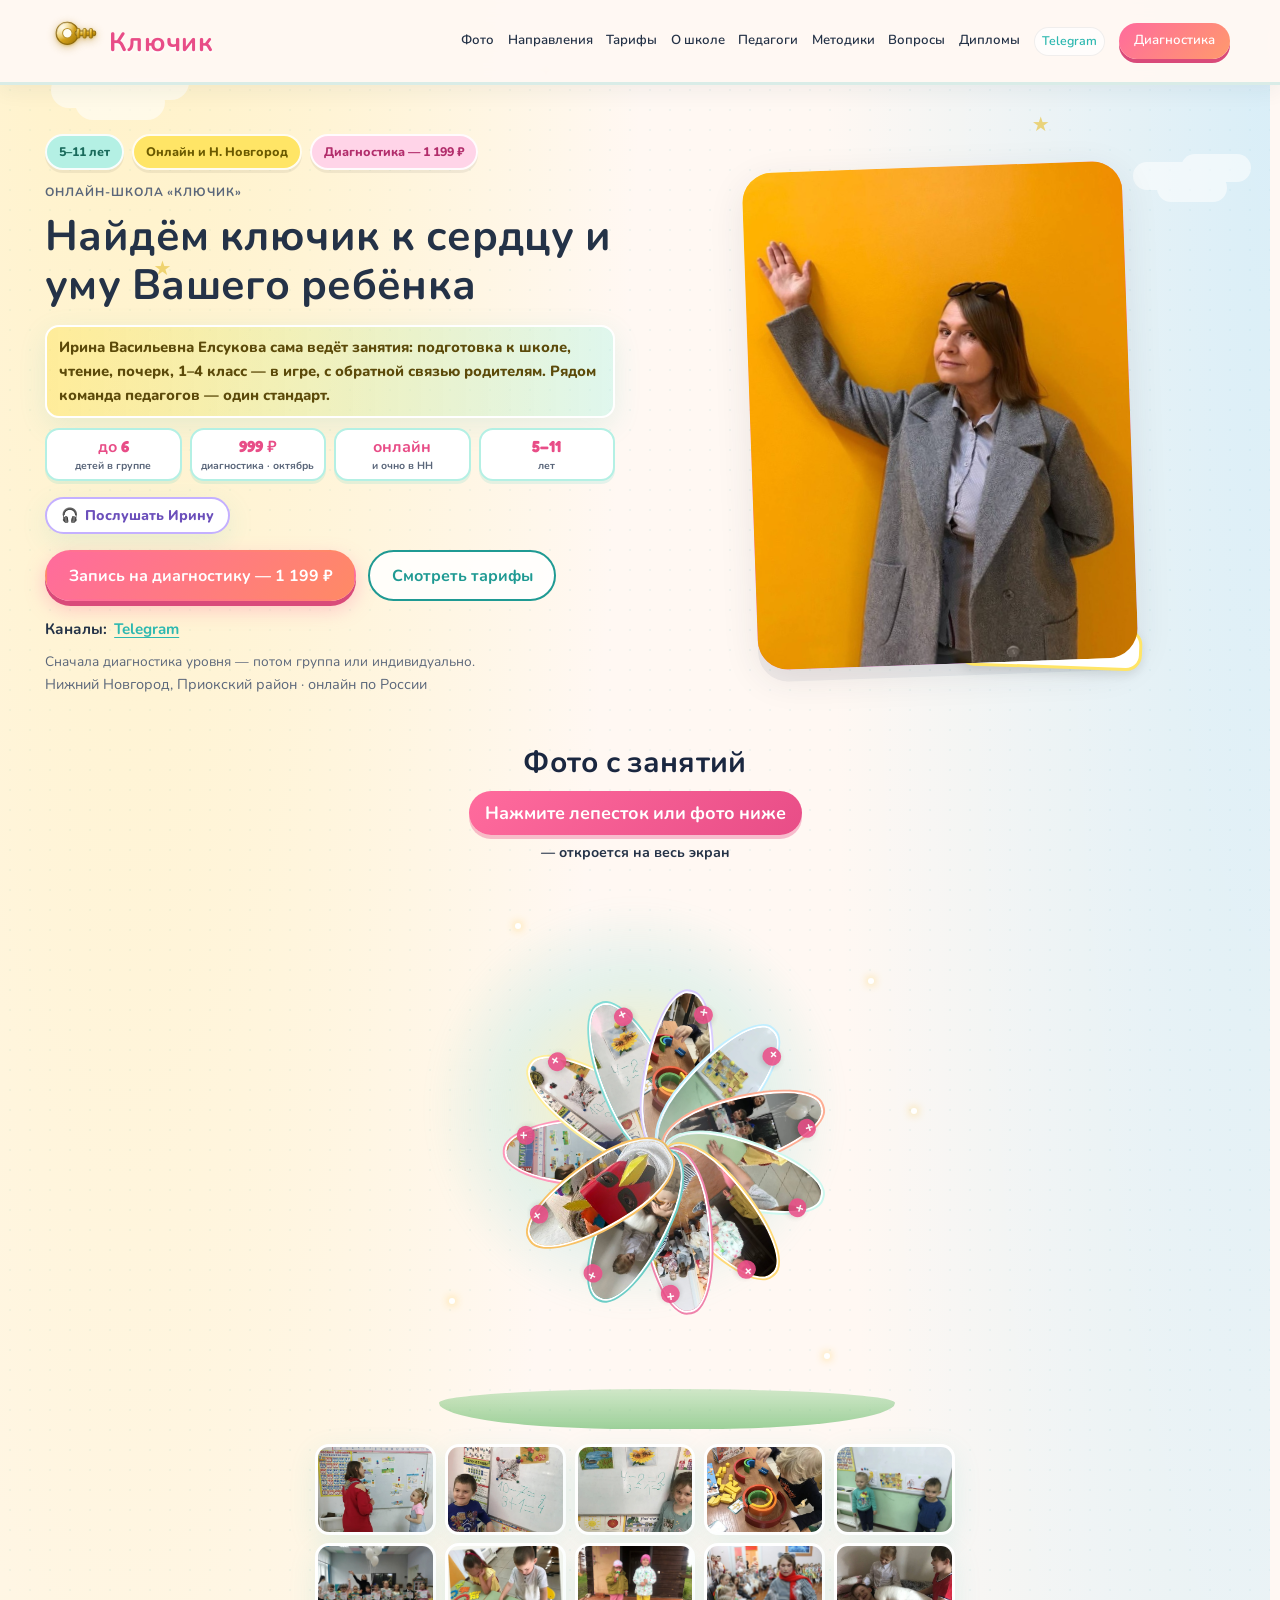
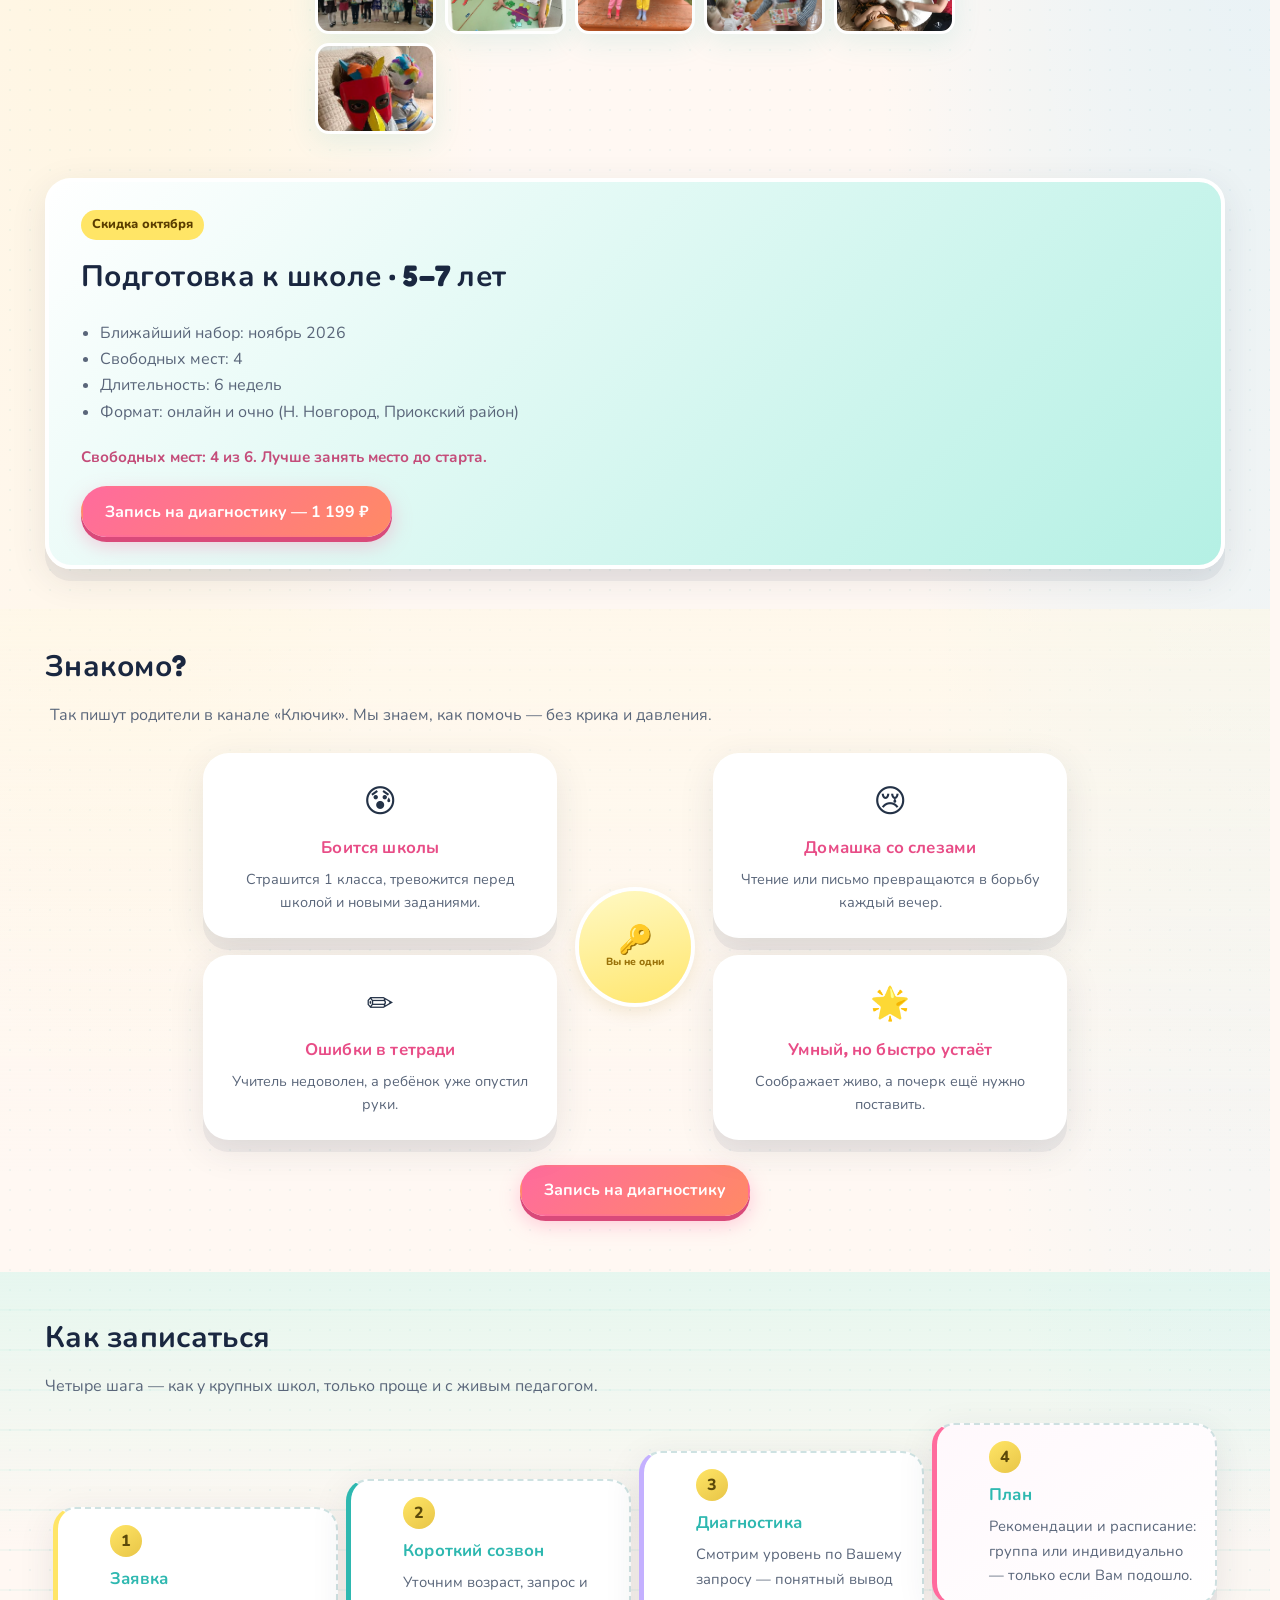
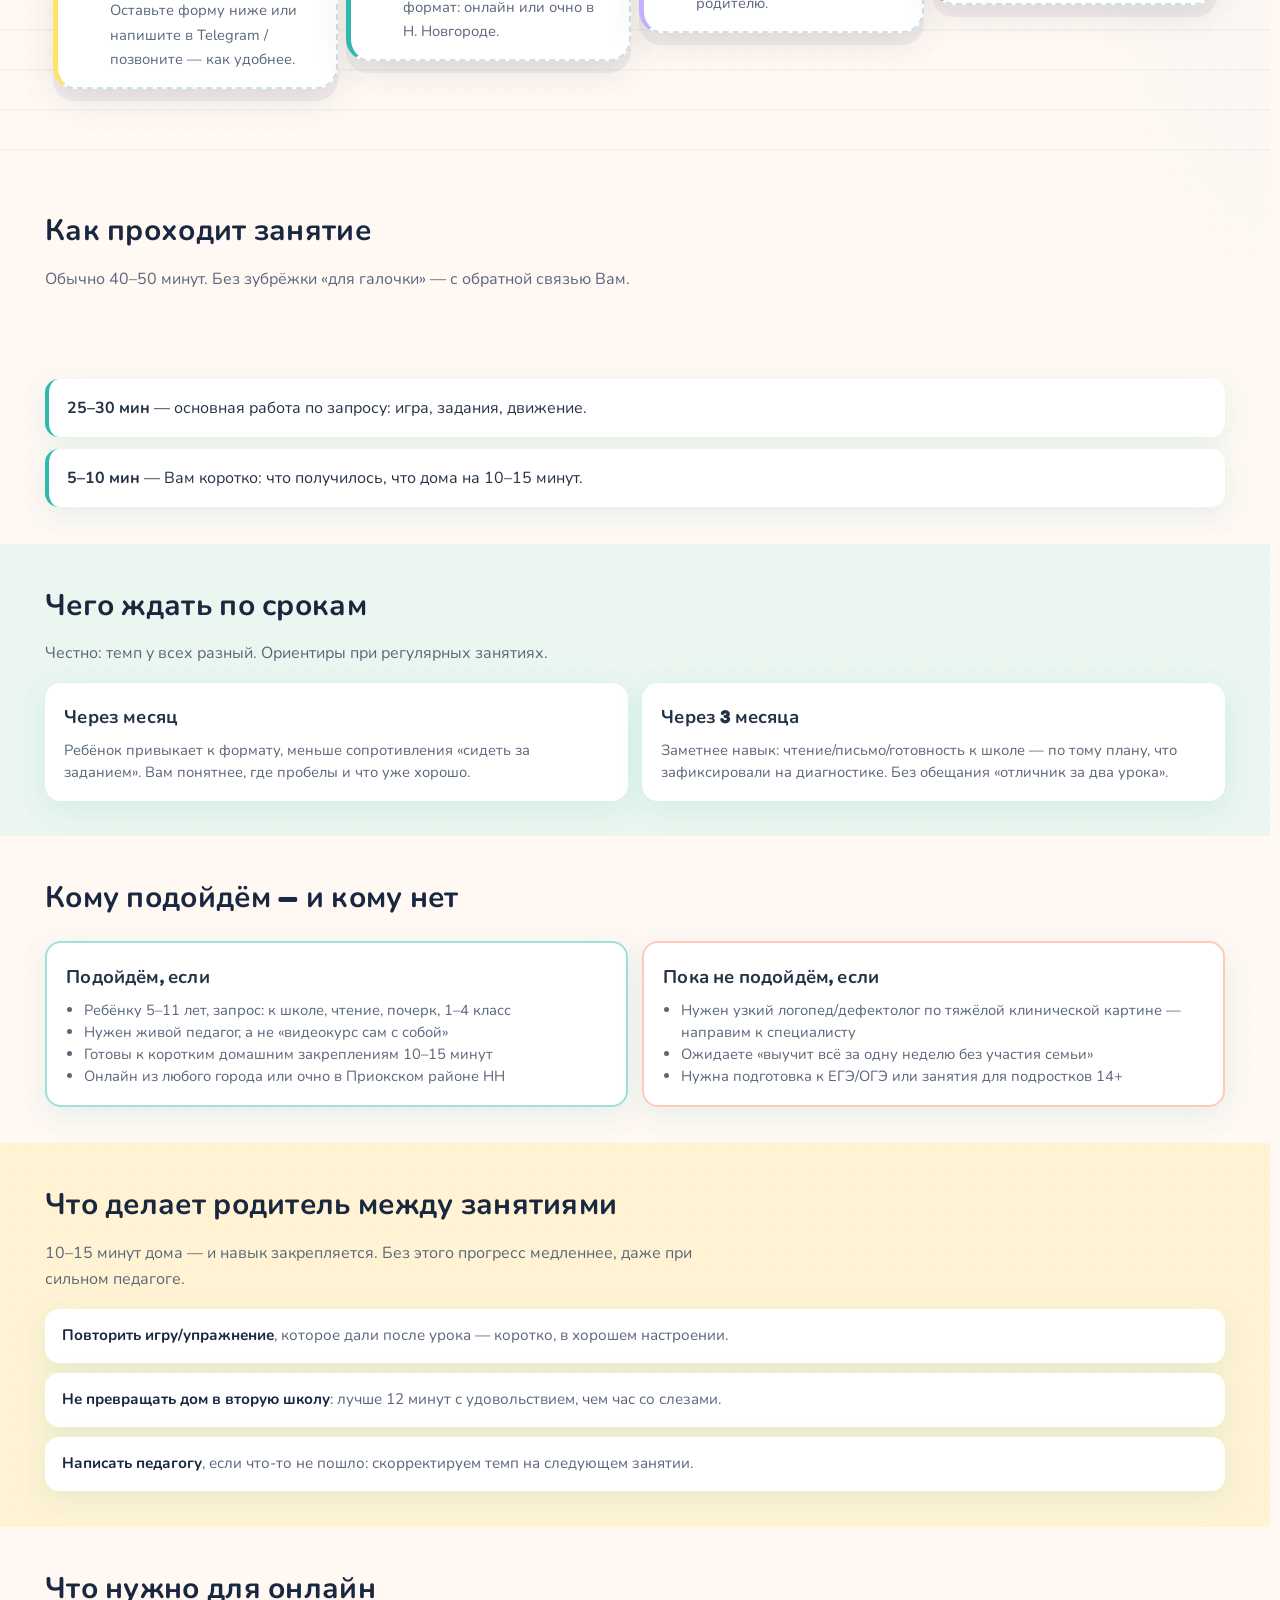
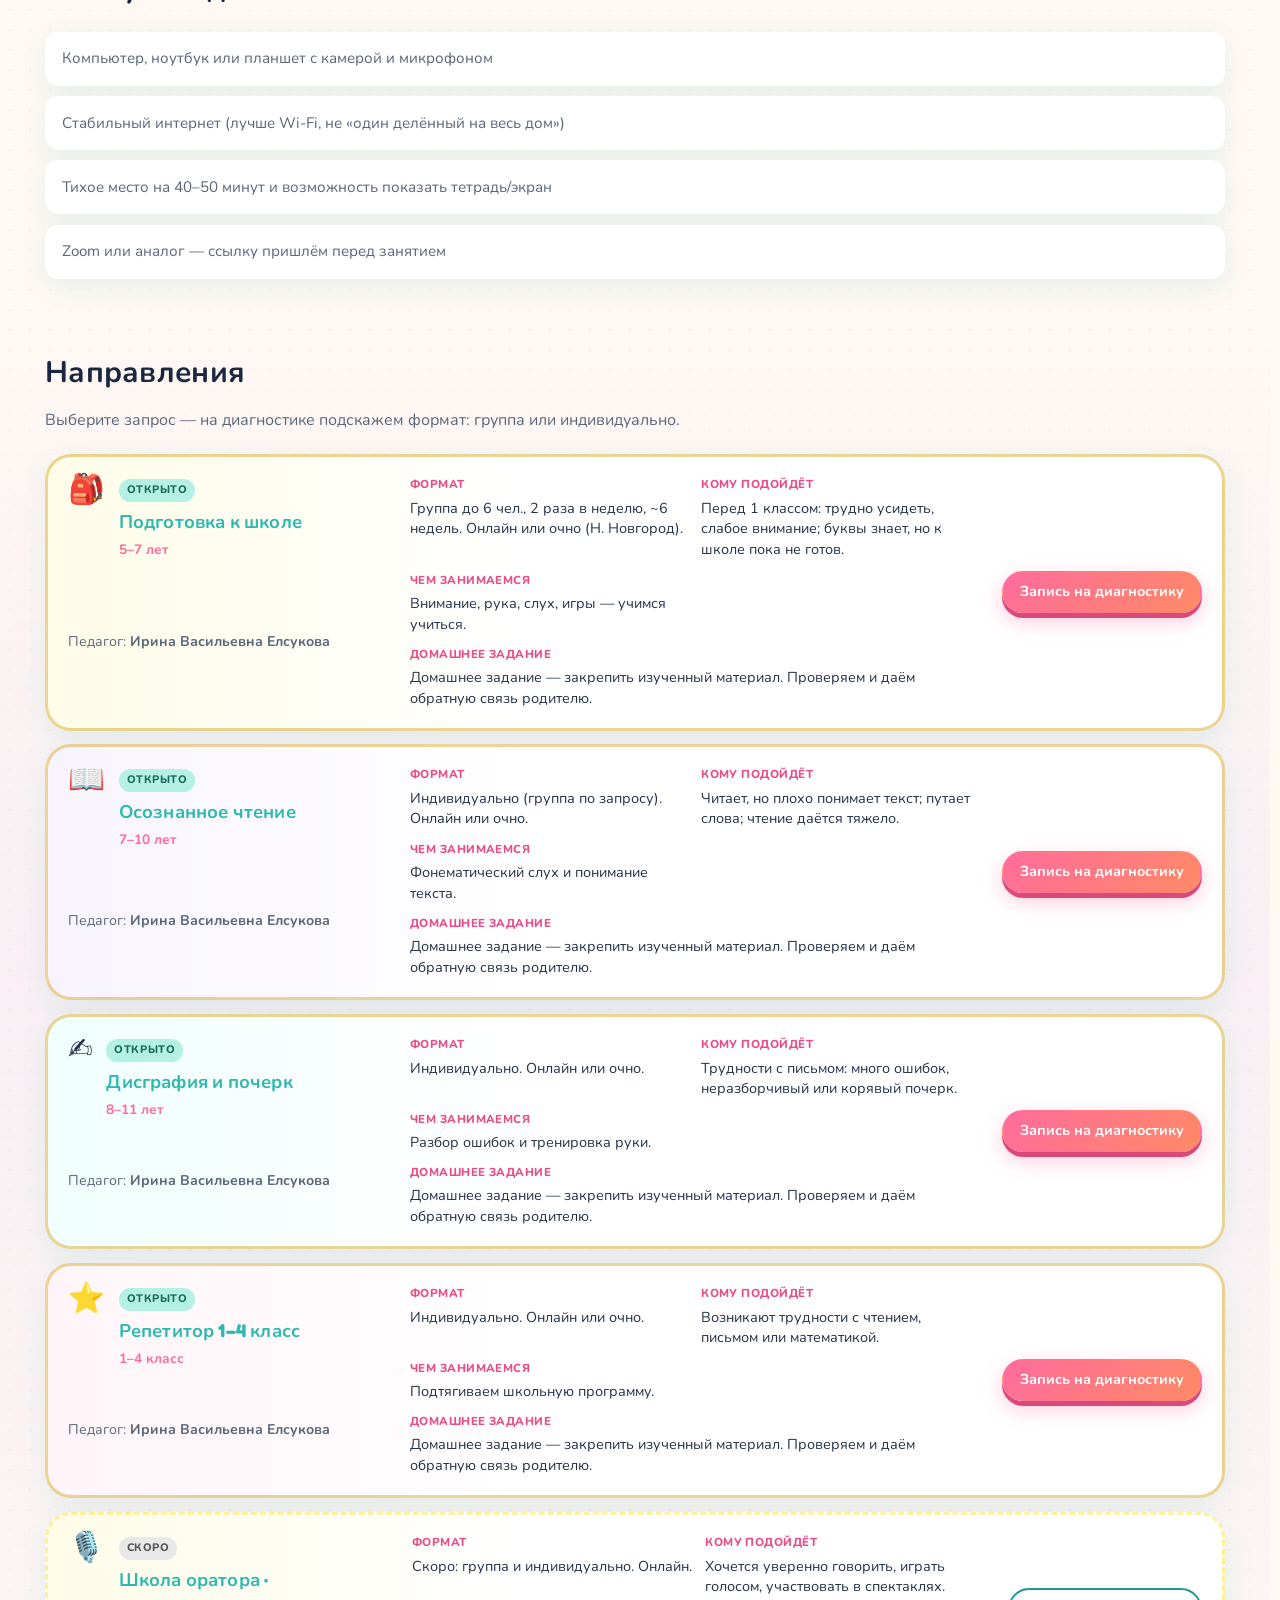
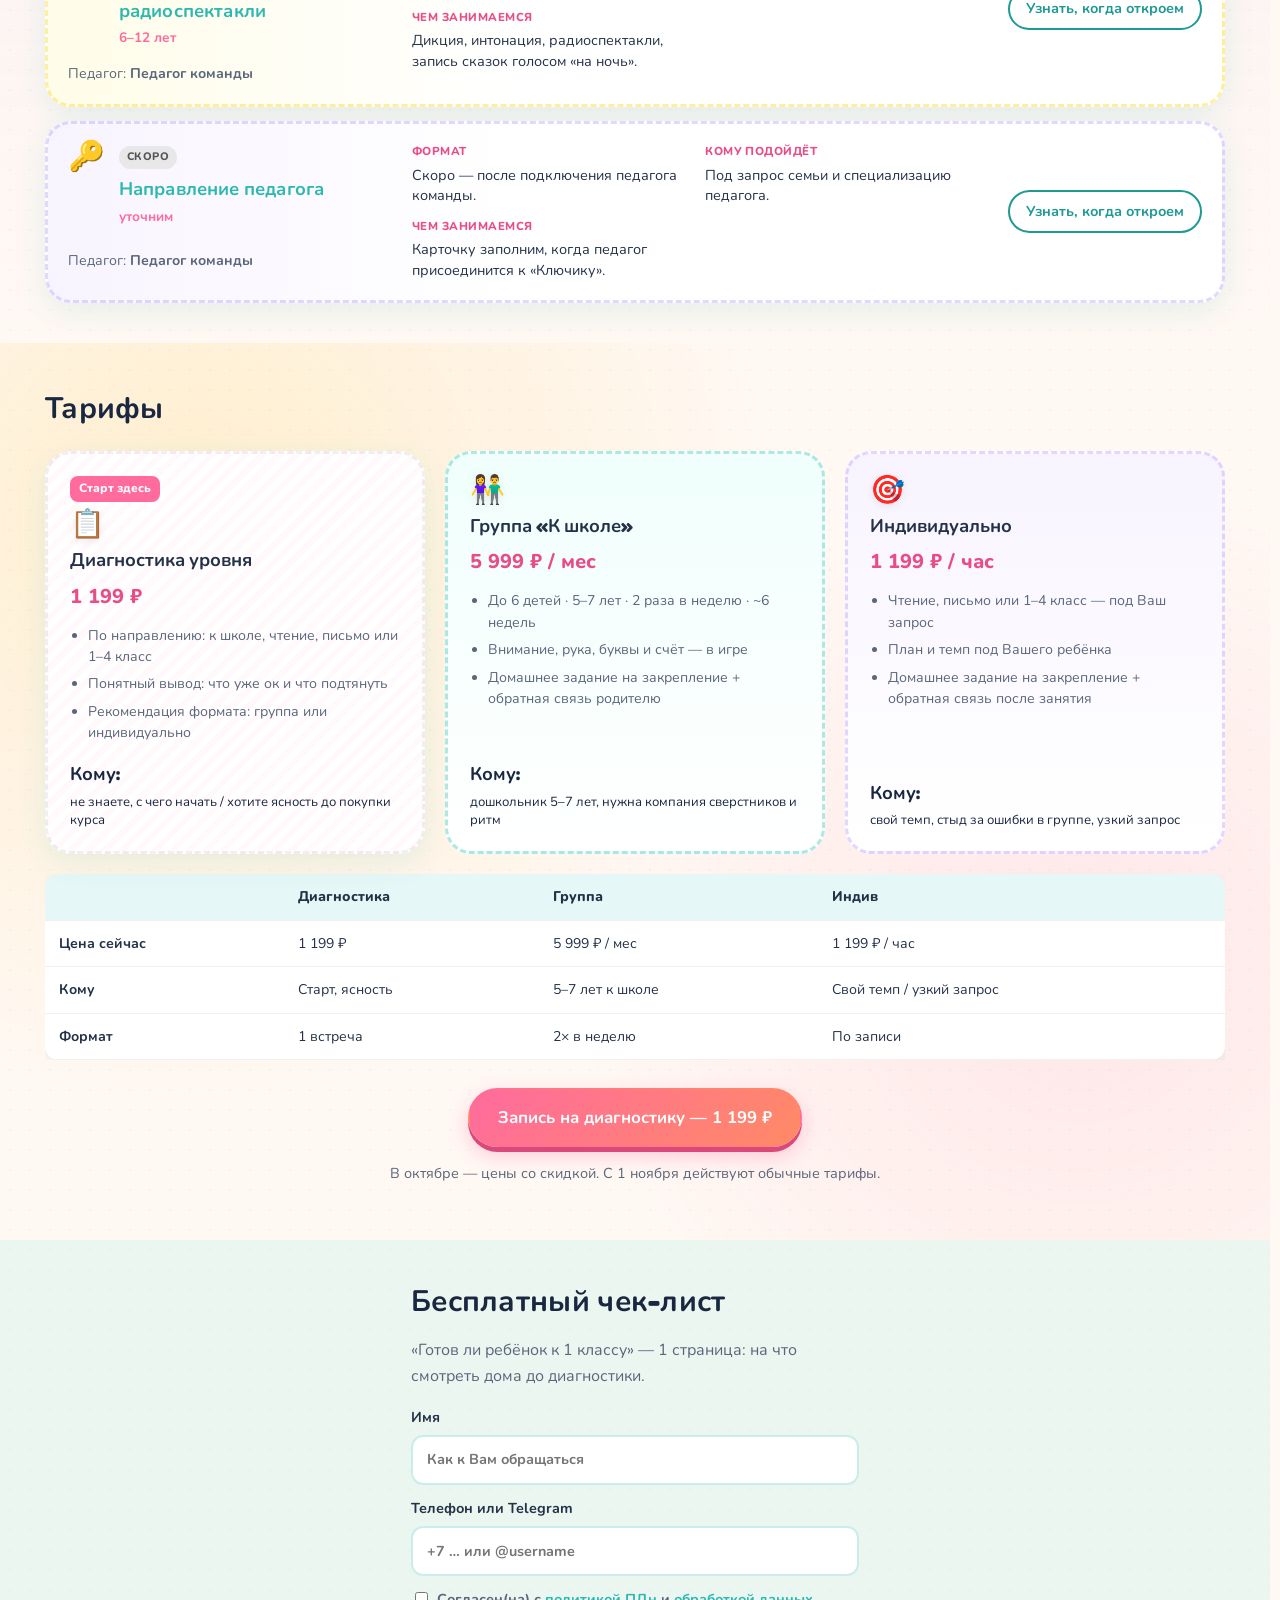
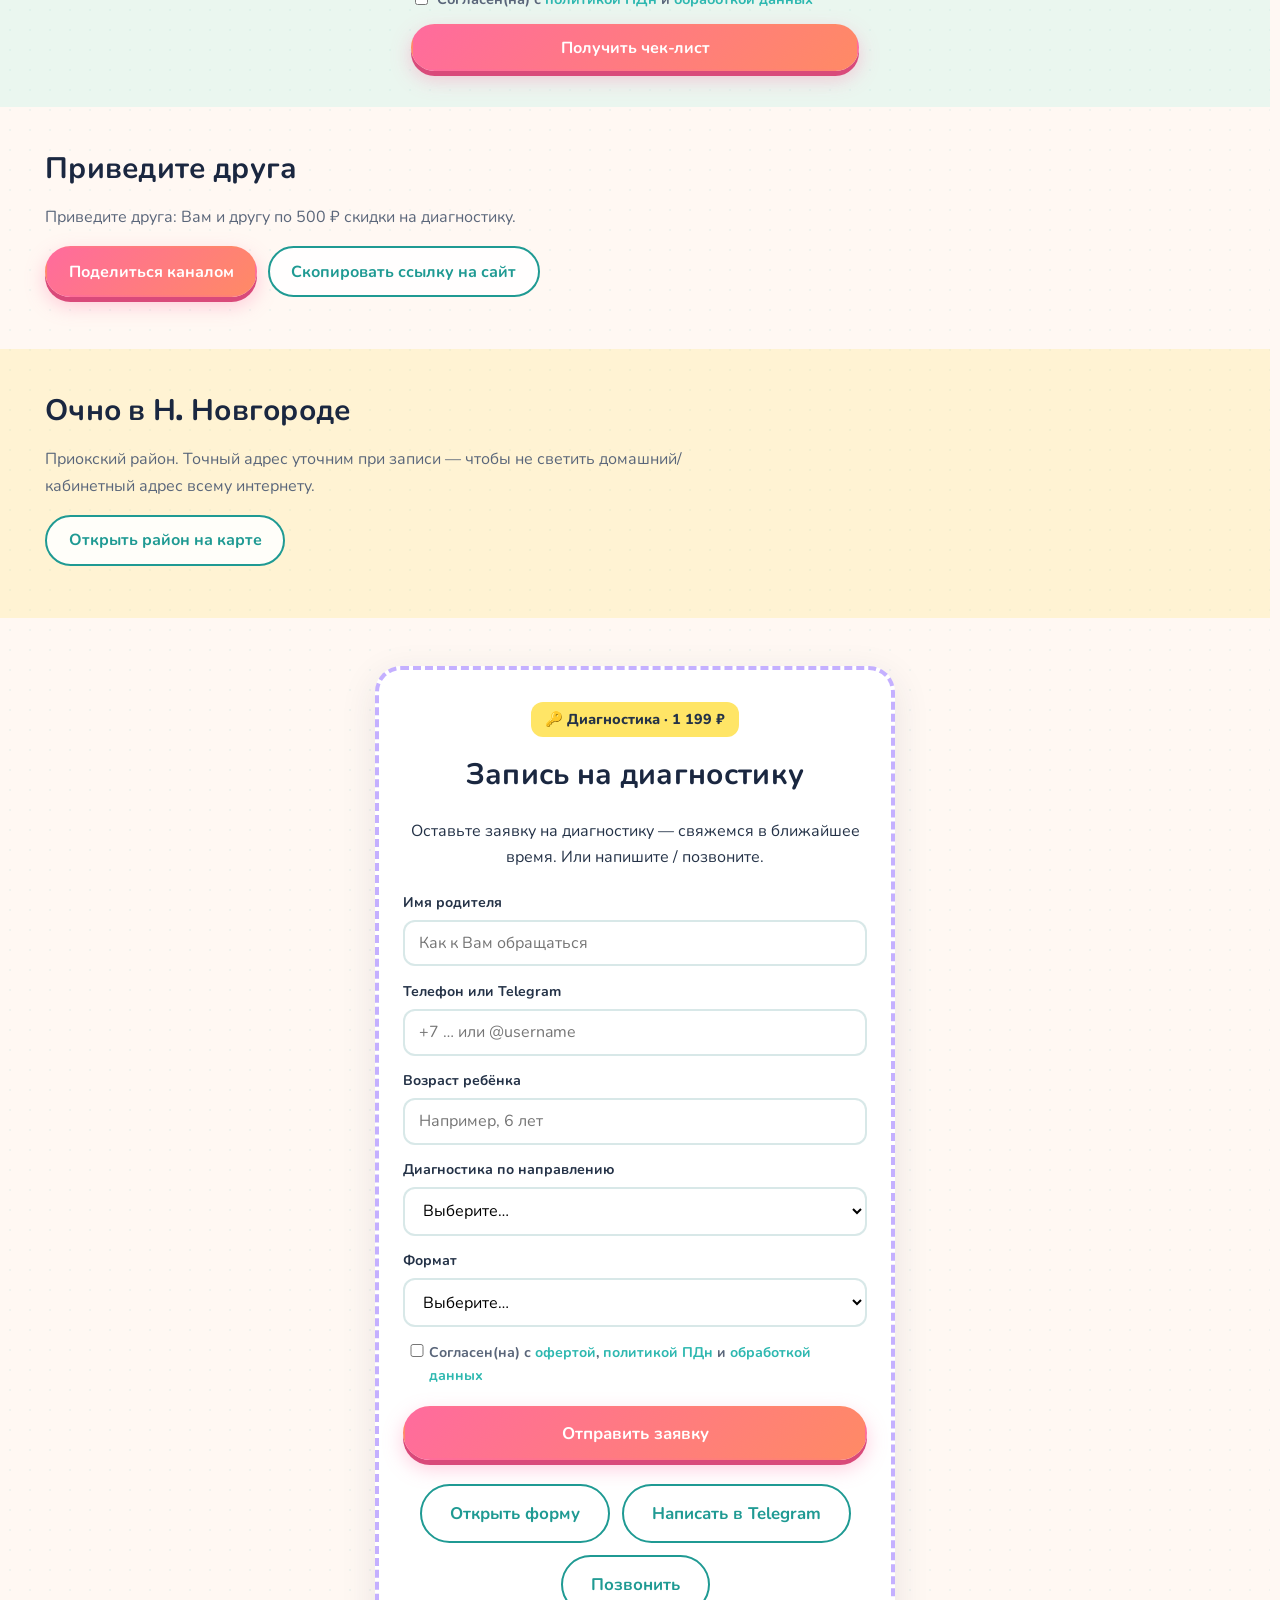
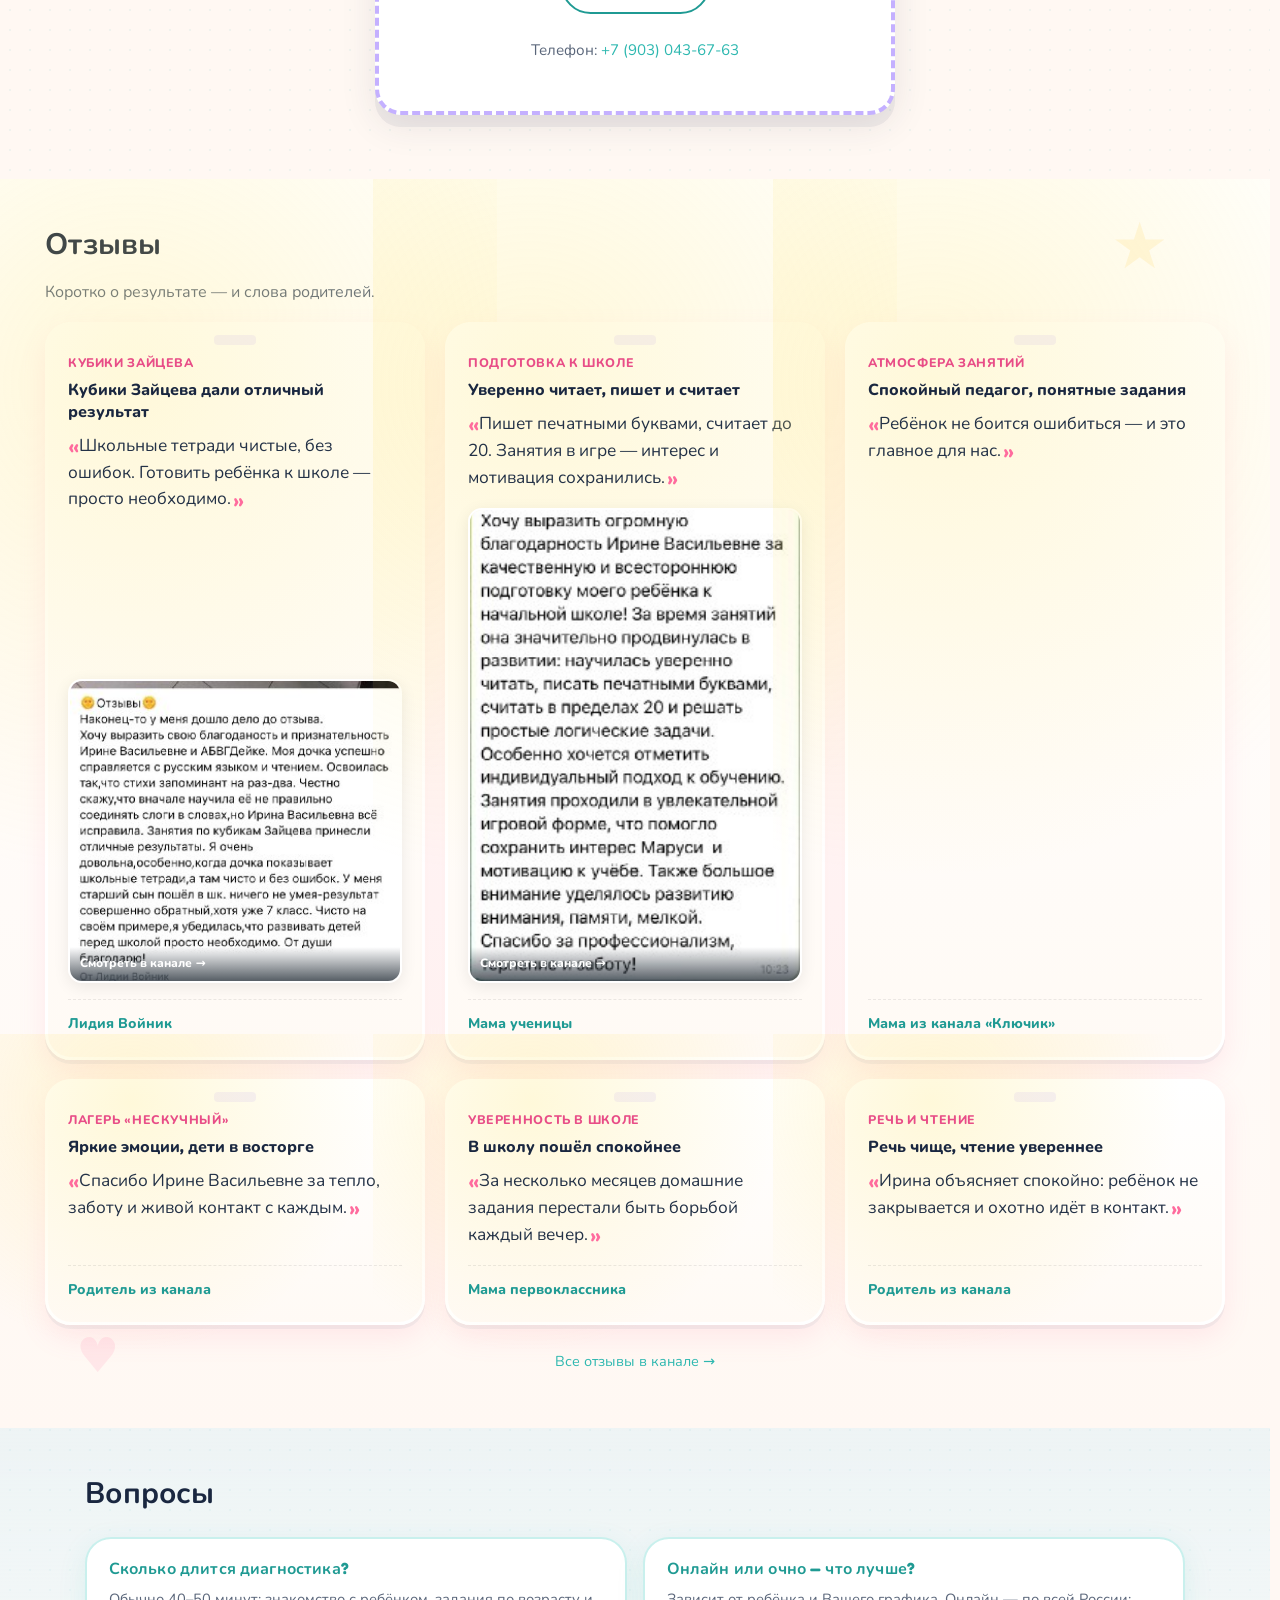
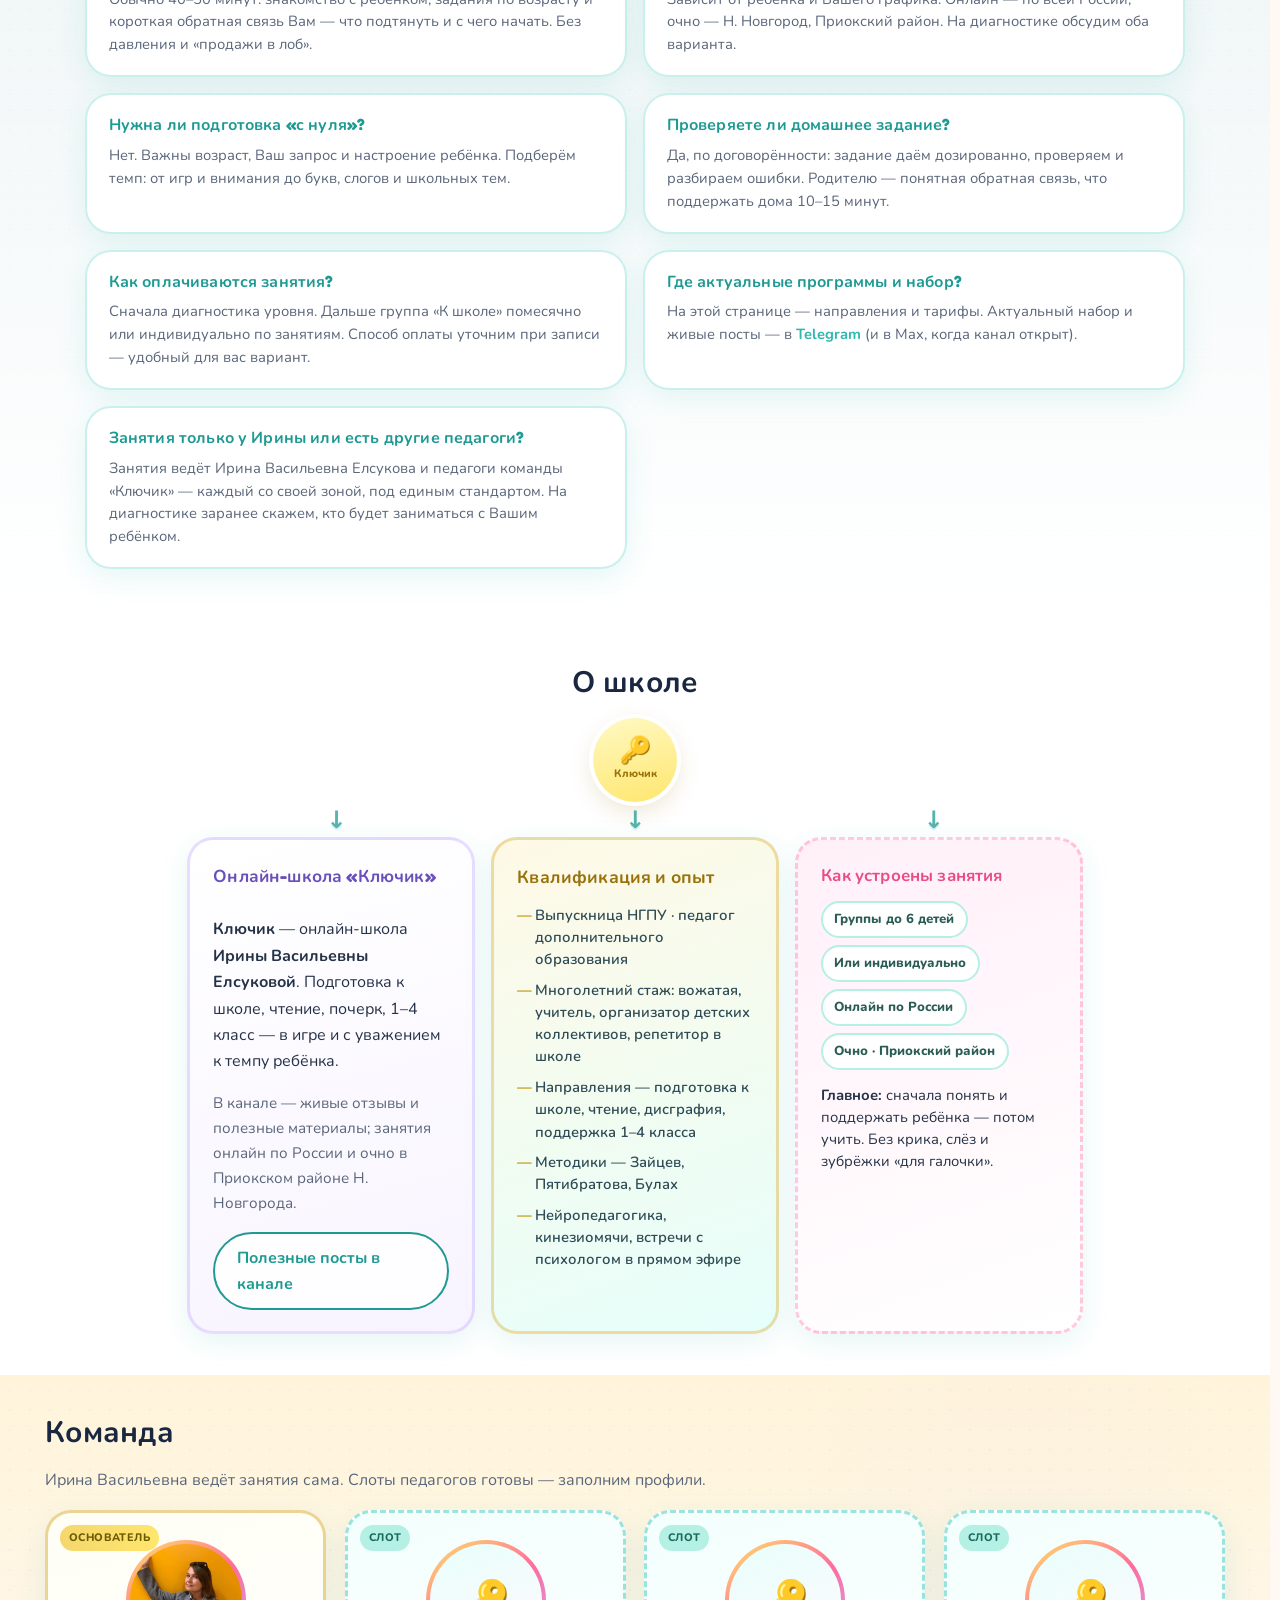
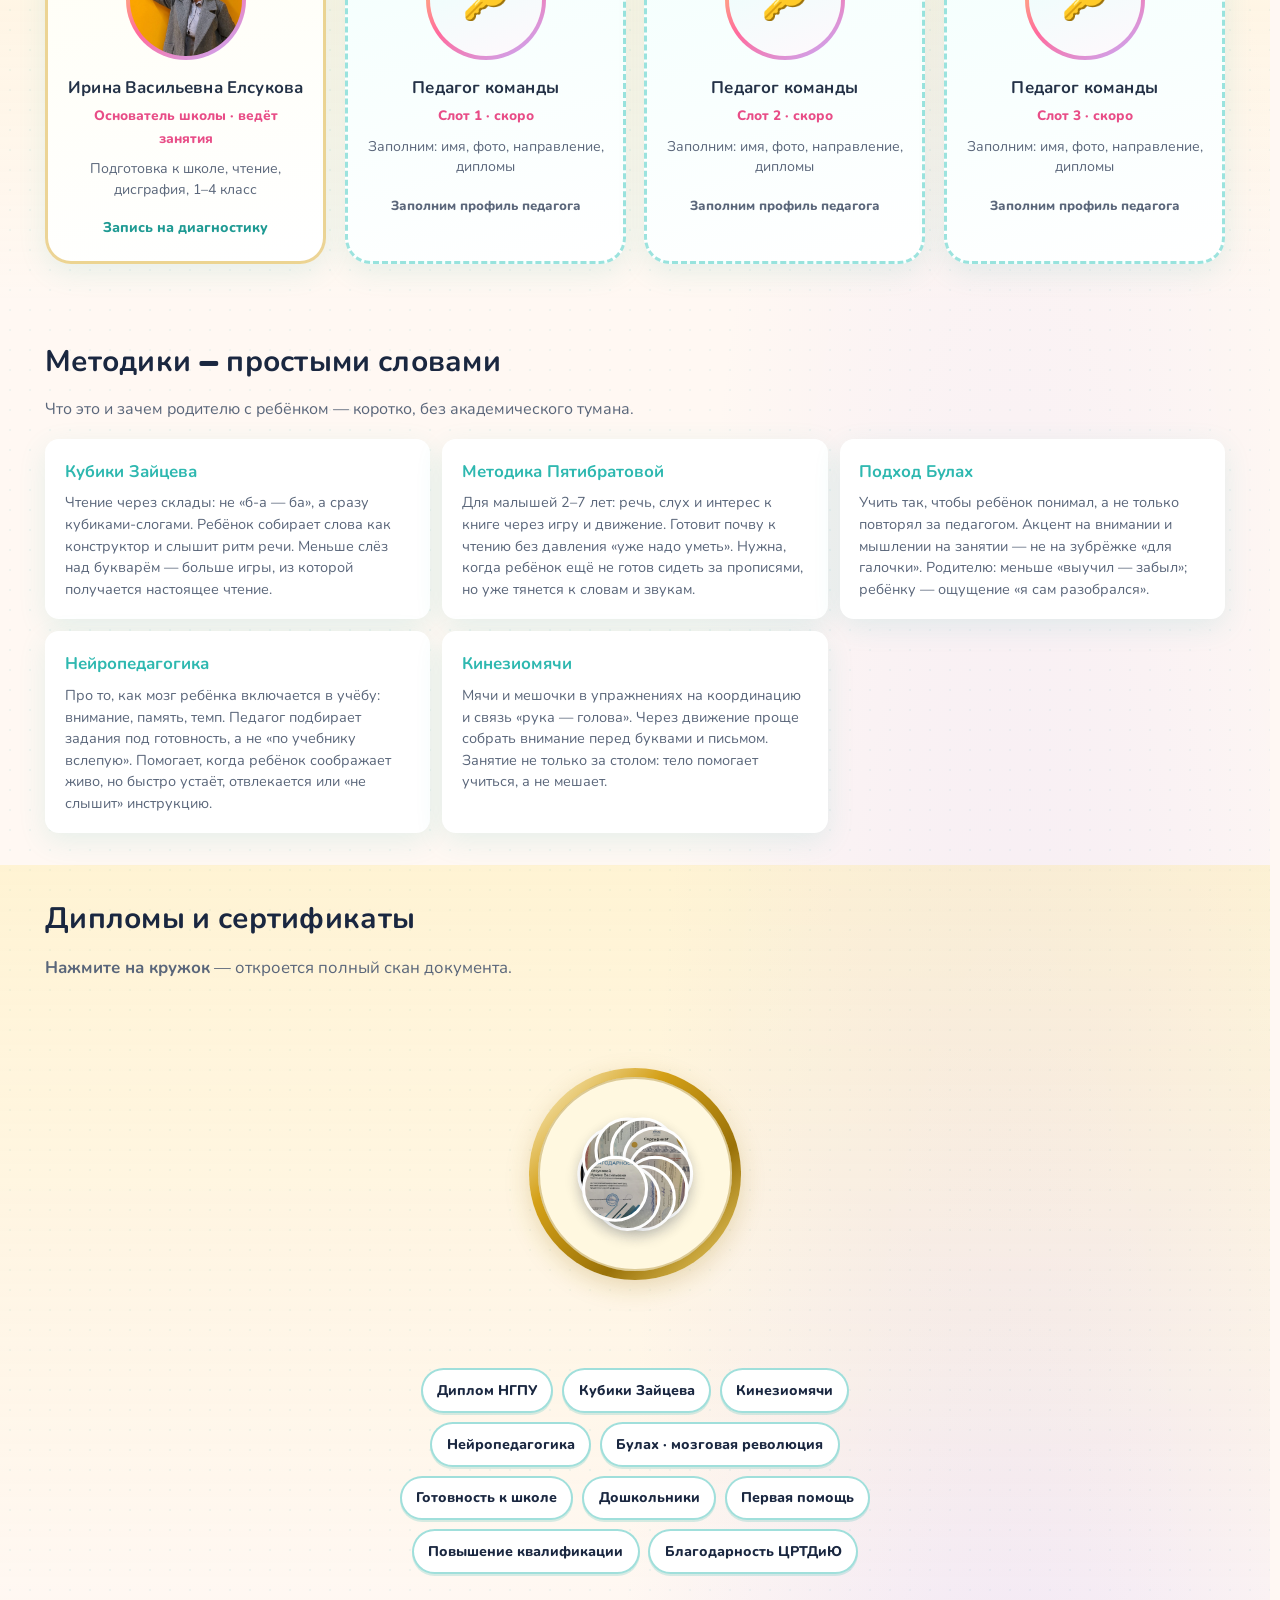
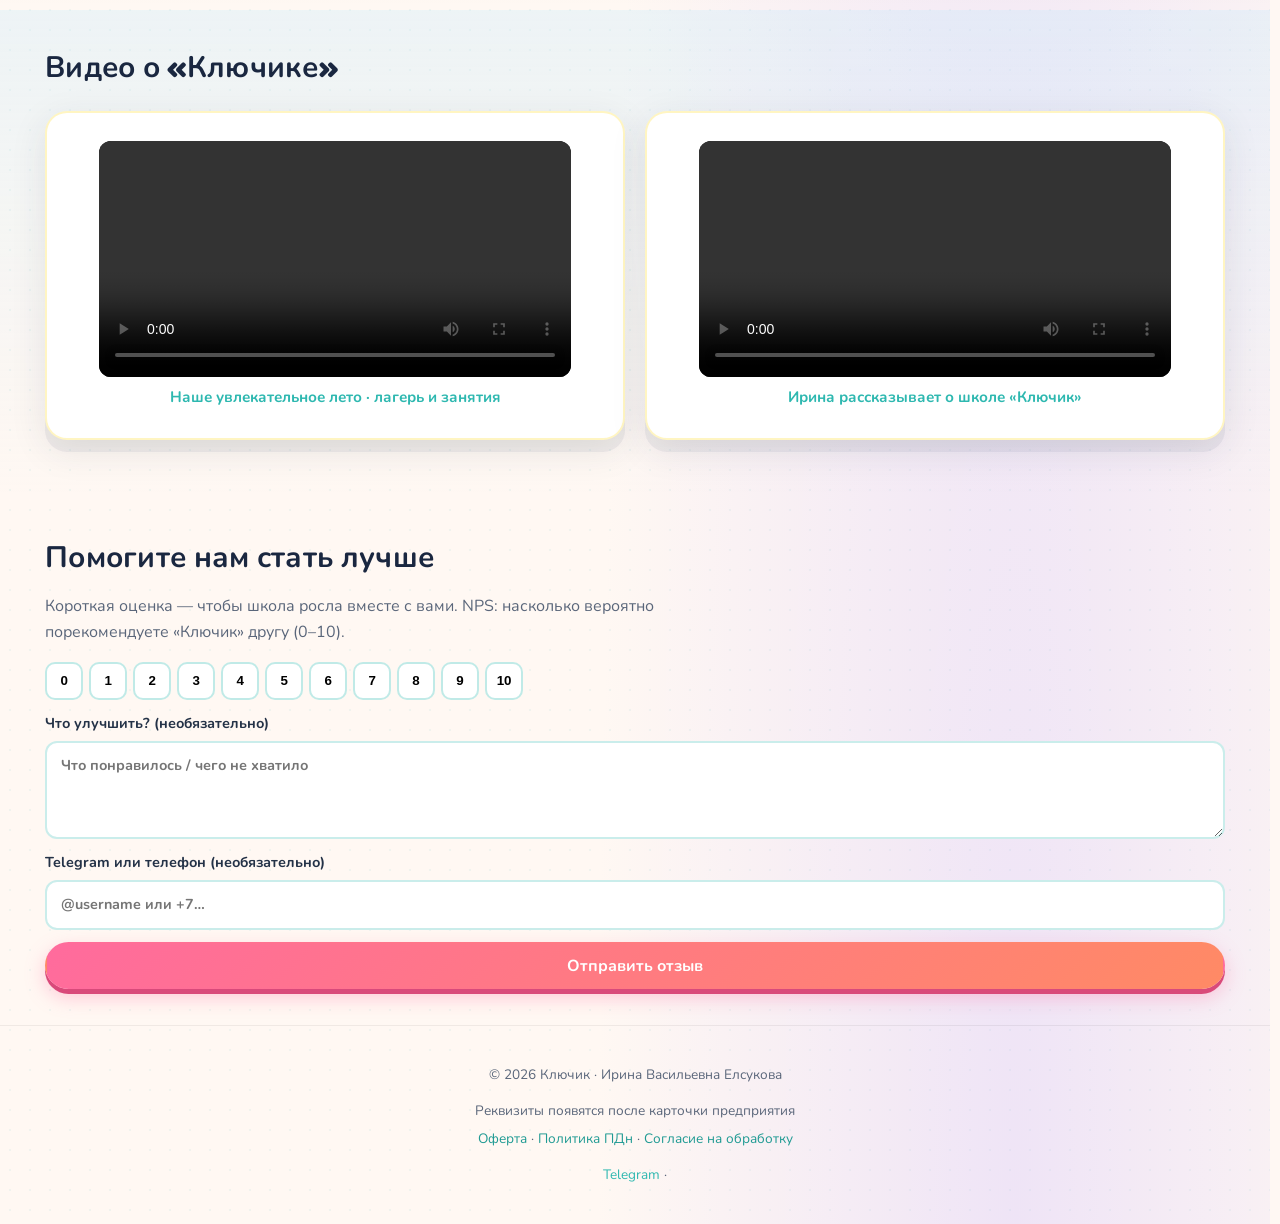
==== index.html @ 6ebe8905 "Klyuchik site" ====
<!DOCTYPE html>
<html lang="ru">
<head>
  <meta charset="UTF-8" />
  <script>
    (function () {
      var p = location.pathname;
      if (p.length > 1 && !p.endsWith("/") && !/\.[a-z0-9]+$/i.test(p)) {
        location.replace(p + "/" + location.search + location.hash);
     }
    })();
  </script>
  <meta name="viewport" content="width=device-width, initial-scale=1, viewport-fit=cover, interactive-widget=resizes-content" />
  <meta name="theme-color" content="#fff8f3" />
  <meta name="color-scheme" content="light" />
  <meta name="format-detection" content="telephone=no" />
  <meta name="description" content="Ключик — онлайн-школа Ирины Елсуковой. Подготовка к школе, чтение, дисграфия, 1–4 класс. Диагностика уровня 999 ₽. Нижний Новгород и онлайн." />
  <meta name="keywords" content="подготовка к школе Нижний Новгород, репетитор 1 класс, дисграфия онлайн, чтение для детей, Ключик, Елсукова" />
  <meta property="og:type" content="website" />
  <meta property="og:locale" content="ru_RU" />
  <meta property="og:title" content="Ключик — онлайн-школа Ирины Елсуковой" />
  <meta property="og:description" content="Подготовка к школе, чтение, дисграфия. Диагностика уровня — 999 ₽. Онлайн и очно в Н. Новгороде." />
 <meta property="og:image" content="assets/photos/irina-portrait-orange.jpg" />
  <meta name="twitter:card" content="summary_large_image" />
  <title>Ключик — онлайн-школа Ирины Елсуковой</title>
  <link rel="icon" href="assets/icons/key.svg" type="image/svg+xml" />
  <link rel="preconnect" href="https://fonts.googleapis.com" />
  <link rel="preconnect" href="https://fonts.gstatic.com" crossorigin />
  <link href="https://fonts.googleapis.com/css2?family=Fredoka:wght@500;600;700&family=Nunito:wght@400;600;700;800&display=swap" rel="stylesheet" />
  <link rel="stylesheet" href="styles.css" />
  <script type="application/ld+json" id="schema-local-business">
  {"@context":"https://schema.org","@type":"EducationalOrganization","name":"Ключик — онлайн-школа Ирины Елсуковой","description":"Подготовка к школе, чтение, дисграфия. Онлайн и очно в Нижнем Новгороде.","areaServed":"Нижний Новгород","url":"https://elsukovdenis075-sys.github.io/klyuchik-school/"}
 </script>
</head>
<body class="theme-kids">
  <div class="sky-deco" aria-hidden="true">
    <span class="cloud cloud--1"></span>
    <span class="cloud cloud--2"></span>
    <span class="star star--1">★</span>
    <span class="star star--2">★</span>
    <span class="star star--3">✦</span>
  </div>
 <a class="skip-link" href="#main">К содержанию</a>

  <header class="header">
    <div class="wrap header__inner">
      <a class="logo" href="#">
        <span class="logo__key" aria-hidden="true">
          <svg class="logo__key-svg" xmlns="http://www.w3.org/2000/svg" viewBox="0 0 64 64" width="48" height="48" aria-hidden="true">
            <defs>
              <linearGradient id="logoKeyGold" x1="0%" y1="0%" x2="100%" y2="100%">
                <stop offset="0%" stop-color="#fff9e0"/>
               <stop offset="28%" stop-color="#f5d76e"/>
                <stop offset="55%" stop-color="#d4a017"/>
                <stop offset="100%" stop-color="#9a7209"/>
              </linearGradient>
              <radialGradient id="logoKeyShine" cx="30%" cy="25%" r="55%">
                <stop offset="0%" stop-color="#fff" stop-opacity="0.85"/>
                <stop offset="100%" stop-color="#fff" stop-opacity="0"/>
              </radialGradient>
              <filter id="logoKeyGlow" x="-20%" y="-20%" width="140%" height="140%">
                <feDropShadow dx="0" dy="1" stdDeviation="1.2" flood-color="#c9a227" flood-opacity="0.45"/>
             </filter>
            </defs>
            <g filter="url(#logoKeyGlow)">
              <circle cx="22" cy="22" r="14" fill="url(#logoKeyGold)" stroke="#8f6b12" stroke-width="1.6"/>
              <circle cx="22" cy="22" r="14" fill="url(#logoKeyShine)"/>
              <circle cx="22" cy="22" r="6" fill="#fffdf5" stroke="#b8922a" stroke-width="1.3"/>
              <rect x="32" y="19" width="26" height="6" rx="2" fill="url(#logoKeyGold)" stroke="#8f6b12" stroke-width="1.3"/>
              <rect x="50" y="16" width="4" height="12" rx="1.2" fill="url(#logoKeyGold)" stroke="#8f6b12" stroke-width="1"/>
              <rect x="42" y="16" width="4" height="12" rx="1.2" fill="url(#logoKeyGold)" stroke="#8f6b12" stroke-width="1"/>
              <rect x="34" y="16" width="4" height="12" rx="1.2" fill="url(#logoKeyGold)" stroke="#8f6b12" stroke-width="1"/>
           </g>
          </svg>
        </span>
        <span class="logo__text">Ключик</span>
      </a>
      <button type="button" class="nav-toggle" id="nav-toggle" aria-expanded="false" aria-controls="site-nav">
        <span class="nav-toggle__bar"></span>
        <span class="nav-toggle__bar"></span>
        <span class="nav-toggle__bar"></span>
        <span class="visually-hidden">Меню</span>
     </button>
      <nav class="nav" id="site-nav" aria-label="Разделы">
        <a href="#photos">Фото</a>
        <a href="#directions">Направления</a>
        <a href="#pricing">Тарифы</a>
        <a href="#school">О школе</a>
        <a href="#team">Педагоги</a>
        <a href="#methods">Методики</a>
        <a href="#faq">Вопросы</a>
        <a href="#docs">Дипломы</a>
        <span class="nav__social" aria-label="Соцсети">
          <a class="nav__social-link" id="nav-telegram" href="https://t.me/klushikkk" target="_blank" rel="noopener">Telegram</a>
          <a class="nav__social-link" id="nav-max" href="#" target="_blank" rel="noopener" hidden>Max</a>
        </span>
        <a class="nav__cta" href="#signup">Диагностика</a>
      </nav>
    </div>
    <div class="nav-backdrop" id="nav-backdrop" hidden></div>
  </header>

  <main id="main">
    <section class="hero">
      <div class="wrap hero__grid">
        <div class="hero__text">
          <div class="hero__badges">
            <span class="pill pill--mint">5–11 лет</span>
            <span class="pill pill--sun">Онлайн и Н. Новгород</span>
            <span class="pill pill--coral" id="hero-offer-pill">Диагностика — 999 ₽</span>
          </div>
         <p class="eyebrow" id="hero-eyebrow">Онлайн-школа «Ключик»</p>
          <h1 id="hero-title">Найдём ключик к сердцу и уму Вашего ребёнка</h1>
          <p class="hero__promise" id="hero-lead">
            Ирина Васильевна Елсукова сама ведёт занятия: подготовка к школе, чтение, почерк, 1–4 класс — в игре, с обратной связью родителям. Рядом команда педагогов — один стандарт.
          </p>
          <div class="hero__stats" id="hero-trust-stats" aria-label="Коротко о школе"></div>
          <button type="button" class="hero__voice-btn hero__voice-btn--desktop" id="hero-voice-btn" hidden>
            <span aria-hidden="true">🎧</span> Послушать Ирину
          </button>
         <video id="hero-voice-clip" class="visually-hidden" playsinline preload="metadata"></video>
          <div class="hero__actions">
            <a class="btn btn--primary btn--shine" id="btn-hero-signup" href="#signup">Запись на диагностику — 999 ₽</a>
            <a class="btn btn--ghost" href="#pricing">Смотреть тарифы</a>
          </div>
          <p class="hero__socials" aria-label="Наши каналы">
            Каналы:
            <a id="btn-telegram" href="https://t.me/klushikkk" target="_blank" rel="noopener">Telegram</a>
            <span id="hero-max-sep" aria-hidden="true" hidden>·</span>
            <a id="btn-max" href="#" target="_blank" rel="noopener" hidden>Max</a>
          </p>
          <p class="hero__micro">Сначала диагностика уровня — потом группа или индивидуально.</p>
          <p class="hero__city" id="hero-city"></p>
        </div>
        <div class="hero__media">
          <div class="hero__frame">
            <video id="hero-video" class="hero__video" muted loop playsinline poster="assets/photos/irina-portrait-orange.jpg" hidden></video>
           <img id="hero-photo" src="assets/photos/irina-portrait-orange.jpg" alt="Ирина Васильевна Елсукова" width="480" height="640" decoding="async" onerror="this.onerror=null;this.src='assets/placeholder.svg';" />
            <span class="hero__sticker hero__sticker--wiggle">Основатель «Ключика»</span>
          </div>
        </div>
      </div>
    </section>

    <section class="gallery-hero" id="photos">
      <div class="wrap">
        <h2 class="title-fun gallery-hero__title">Фото с занятий</h2>
        <p class="gallery-hero__lead gallery-hero__hint">
          <strong class="gallery-hero__hint-strong">Нажмите лепесток или фото ниже</strong>
          <span class="gallery-hero__hint-sub"> — откроется на весь экран</span>
        </p>
        <div class="daisy-gallery" id="photo-gallery" aria-label="Галерея-ромашка"></div>
        <div class="photo-thumbs" id="photo-thumbs" aria-label="Фото с занятий"></div>
      </div>
    </section>

    <section class="launch" id="launch">
      <div class="wrap launch__box">
        <p class="promo-chip" id="promo-chip" hidden>Скидка октября</p>
        <h2 class="title-fun" id="launch-title">Подготовка к школе · 5–7 лет</h2>
        <ul class="launch__meta" id="launch-meta"></ul>
        <p class="launch__urgency" id="launch-urgency">Мест в группе немного — лучше занять место до старта.</p>
        <a class="btn btn--primary btn--shine" id="btn-launch" href="#signup">Запись на диагностику</a>
      </div>
    </section>

    <section class="pain pain--scene" id="for-parents">
      <div class="wrap pain__wrap">
        <h2 class="title-fun">Знакомо?</h2>
        <p class="section-lead pain__lead">Так пишут родители в канале «Ключик». Мы знаем, как помочь — без крика и давления.</p>
        <div class="pain__mosaic">
          <article class="bubble-card pain-card pain-card--1 reveal-on-scroll">
            <span class="bubble-card__icon" aria-hidden="true">😰</span>
            <h3>Боится школы</h3>
            <p>Страшится 1 класса, тревожится перед школой и новыми заданиями.</p>
          </article>
         <article class="bubble-card pain-card pain-card--2 reveal-on-scroll">
            <span class="bubble-card__icon" aria-hidden="true">😢</span>
            <h3>Домашка со слезами</h3>
            <p>Чтение или письмо превращаются в борьбу каждый вечер.</p>
          </article>
          <div class="pain__hub reveal-on-scroll">
            <span class="pain__hub-icon" aria-hidden="true">🔑</span>
            <p class="pain__hub-sub">Вы не одни</p>
          </div>
          <article class="bubble-card pain-card pain-card--3 reveal-on-scroll">
           <span class="bubble-card__icon" aria-hidden="true">✏️</span>
            <h3>Ошибки в тетради</h3>
            <p>Учитель недоволен, а ребёнок уже опустил руки.</p>
          </article>
          <article class="bubble-card pain-card pain-card--4 reveal-on-scroll">
            <span class="bubble-card__icon" aria-hidden="true">🌟</span>
            <h3>Умный, но быстро устаёт</h3>
            <p>Соображает живо, а почерк ещё нужно поставить.</p>
          </article>
        </div>
       <p class="pain__cta">
          <a class="btn btn--primary" href="#signup">Запись на диагностику</a>
        </p>
      </div>
    </section>

    <section class="trial-steps trial-steps--journey" id="trial-steps">
      <div class="wrap">
        <h2 class="title-fun">Как записаться</h2>
        <p class="section-lead section-lead--tight">Четыре шага — как у крупных школ, только проще и с живым педагогом.</p>
       <ol class="steps steps--staircase steps--simple">
          <li class="step step--stair reveal-on-scroll">
            <span class="step__num">1</span>
            <h3>Заявка</h3>
            <p>Оставьте форму ниже или напишите в Telegram / позвоните — как удобнее.</p>
          </li>
          <li class="step step--stair reveal-on-scroll">
            <span class="step__num">2</span>
            <h3>Короткий созвон</h3>
            <p>Уточним возраст, запрос и формат: онлайн или очно в Н. Новгороде.</p>
         </li>
          <li class="step step--stair reveal-on-scroll">
            <span class="step__num">3</span>
            <h3>Диагностика</h3>
            <p>Смотрим уровень по Вашему запросу — понятный вывод родителю.</p>
          </li>
          <li class="step step--stair reveal-on-scroll">
            <span class="step__num">4</span>
            <h3>План</h3>
            <p>Рекомендации и расписание: группа или индивидуально — только если Вам подошло.</p>
         </li>
        </ol>
      </div>
    </section>

    <section class="info-block" id="lesson">
      <div class="wrap">
        <h2 class="title-fun">Как проходит занятие</h2>
        <p class="section-lead section-lead--tight">Обычно 40–50 минут. Без зубрёжки «для галочки» — с обратной связью Вам.</p>
        <ol class="lesson-flow">
          <li class="reveal-on-scroll"><strong>5 мин</strong> — контакт и настрой: ребёнок включается без страха.</li>
          <li class="reveal-on-scroll"><strong>25–30 мин</strong> — основная работа по запросу: игра, задания, движение.</li>
          <li class="reveal-on-scroll"><strong>5–10 мин</strong> — Вам коротко: что получилось, что дома на 10–15 минут.</li>
        </ol>
      </div>
    </section>

    <section class="info-block info-block--mint" id="results">
      <div class="wrap">
        <h2 class="title-fun">Чего ждать по срокам</h2>
        <p class="section-lead section-lead--tight">Честно: темп у всех разный. Ориентиры при регулярных занятиях.</p>
        <div class="results-grid">
          <article class="result-card reveal-on-scroll">
            <h3>Через месяц</h3>
            <p>Ребёнок привыкает к формату, меньше сопротивления «сидеть за заданием». Вам понятнее, где пробелы и что уже хорошо.</p>
          </article>
          <article class="result-card reveal-on-scroll">
            <h3>Через 3 месяца</h3>
            <p>Заметнее навык: чтение/письмо/готовность к школе — по тому плану, что зафиксировали на диагностике. Без обещания «отличник за два урока».</p>
          </article>
        </div>
      </div>
    </section>

    <section class="info-block" id="fit">
      <div class="wrap">
        <h2 class="title-fun">Кому подойдём — и кому нет</h2>
        <div class="fit-grid">
          <article class="fit-card fit-card--yes reveal-on-scroll">
            <h3>Подойдём, если</h3>
            <ul>
              <li>Ребёнку 5–11 лет, запрос: к школе, чтение, почерк, 1–4 класс</li>
              <li>Нужен живой педагог, а не «видеокурс сам с собой»</li>
              <li>Готовы к коротким домашним закреплениям 10–15 минут</li>
              <li>Онлайн из любого города или очно в Приокском районе НН</li>
            </ul>
          </article>
          <article class="fit-card fit-card--no reveal-on-scroll">
            <h3>Пока не подойдём, если</h3>
            <ul>
              <li>Нужен узкий логопед/дефектолог по тяжёлой клинической картине — направим к специалисту</li>
              <li>Ожидаете «выучит всё за одну неделю без участия семьи»</li>
              <li>Нужна подготовка к ЕГЭ/ОГЭ или занятия для подростков 14+</li>
            </ul>
          </article>
        </div>
      </div>
    </section>

    <section class="info-block info-block--sun" id="parent-home">
      <div class="wrap">
        <h2 class="title-fun">Что делает родитель между занятиями</h2>
        <p class="section-lead section-lead--tight">10–15 минут дома — и навык закрепляется. Без этого прогресс медленнее, даже при сильном педагоге.</p>
        <ul class="parent-home-list">
          <li class="reveal-on-scroll"><strong>Повторить игру/упражнение</strong>, которое дали после урока — коротко, в хорошем настроении.</li>
          <li class="reveal-on-scroll"><strong>Не превращать дом в вторую школу</strong>: лучше 12 минут с удовольствием, чем час со слезами.</li>
          <li class="reveal-on-scroll"><strong>Написать педагогу</strong>, если что-то не пошло: скорректируем темп на следующем занятии.</li>
        </ul>
      </div>
    </section>

    <section class="info-block" id="tech">
      <div class="wrap">
        <h2 class="title-fun">Что нужно для онлайн</h2>
        <ul class="tech-list">
          <li>Компьютер, ноутбук или планшет с камерой и микрофоном</li>
          <li>Стабильный интернет (лучше Wi‑Fi, не «один делённый на весь дом»)</li>
          <li>Тихое место на 40–50 минут и возможность показать тетрадь/экран</li>
          <li>Zoom или аналог — ссылку пришлём перед занятием</li>
        </ul>
      </div>
    </section>

    <section class="programs programs--path" id="directions">
      <div class="wrap">
        <h2 class="title-fun">Направления</h2>
        <p class="section-lead section-lead--tight">Выберите запрос — на диагностике подскажем формат: группа или индивидуально.</p>
        <div id="programs-grid"></div>
     </div>
    </section>

    <section class="pricing pricing--tickets" id="pricing">
      <div class="wrap">
        <h2 class="title-fun">Тарифы</h2>
        <p class="promo-banner" id="promo-banner" hidden></p>
        <div class="pricing__grid" id="pricing-grid"></div>
        <div class="price-compare" id="price-compare"></div>
        <div class="pricing__cta">
          <a class="btn btn--primary btn--shine btn--lg" id="btn-pricing-signup" href="#signup">Запись на диагностику</a>
          <p class="reviews__hint" id="pricing-note" hidden></p>
        </div>
      </div>
    </section>

    <section class="info-block info-block--mint" id="magnet">
      <div class="wrap magnet__wrap">
        <h2 class="title-fun">Бесплатный чек-лист</h2>
        <p class="section-lead section-lead--tight">«Готов ли ребёнок к 1 классу» — 1 страница: на что смотреть дома до диагностики.</p>
        <form class="magnet-form" id="magnet-form">
          <label>
            <span>Имя</span>
            <input type="text" name="parent" required autocomplete="name" placeholder="Как к Вам обращаться" />
          </label>
          <label>
            <span>Телефон или Telegram</span>
            <input type="text" name="contact" required autocomplete="tel" placeholder="+7 … или @username" />
          </label>
          <label class="signup-consent">
            <input type="checkbox" name="consent" required />
            <span>Согласен(на) с <a href="privacy.html" target="_blank" rel="noopener">политикой ПДн</a> и <a href="consent.html" target="_blank" rel="noopener">обработкой данных</a></span>
          </label>
          <button type="submit" class="btn btn--primary">Получить чек-лист</button>
          <p class="signup-form__success" id="magnet-success" hidden>Спасибо! Напишем в Telegram и пришлём чек-лист.</p>
        </form>
      </div>
    </section>

    <section class="info-block" id="referral">
      <div class="wrap">
        <h2 class="title-fun">Приведите друга</h2>
        <p class="section-lead section-lead--tight" id="referral-text">Вам и другу — скидка на диагностику.</p>
        <p class="referral__actions">
          <a class="btn btn--primary" id="btn-referral-tg" href="https://t.me/klushikkk" target="_blank" rel="noopener">Поделиться каналом</a>
          <button type="button" class="btn btn--ghost" id="btn-referral-copy">Скопировать ссылку на сайт</button>
        </p>
        <p class="reviews__hint" id="referral-copied" hidden>Ссылка скопирована</p>
      </div>
    </section>

    <section class="info-block info-block--sun" id="place">
      <div class="wrap">
        <h2 class="title-fun">Очно в Н. Новгороде</h2>
        <p class="section-lead section-lead--tight">Приокский район. Точный адрес уточним при записи — чтобы не светить домашний/кабинетный адрес всему интернету.</p>
        <p>
          <a class="btn btn--ghost" id="btn-maps" href="https://yandex.ru/maps/47/nizhny-novgorod/?text=Приокский%20район" target="_blank" rel="noopener">Открыть район на карте</a>
        </p>
      </div>
    </section>

    <section class="signup" id="signup">
      <div class="wrap signup__grid">
        <div class="signup__box signup__box--offer">
          <span class="signup__badge" id="signup-badge">🔑 Диагностика</span>
          <h2 class="title-fun">Запись на диагностику</h2>
          <p id="signup-lead">Оставьте заявку — свяжемся в ближайшее время. Или напишите / позвоните.</p>
          <form class="signup-form" id="signup-form" novalidate>
            <label>
              <span>Имя родителя</span>
              <input type="text" name="parent" required autocomplete="name" placeholder="Как к Вам обращаться" />
            </label>
            <label>
              <span>Телефон или Telegram</span>
              <input type="text" name="contact" required autocomplete="tel" placeholder="+7 … или @username" />
            </label>
            <label>
              <span>Возраст ребёнка</span>
              <input type="text" name="age" required placeholder="Например, 6 лет" />
            </label>
            <label>
              <span>Диагностика по направлению</span>
              <select name="topic" required>
                <option value="">Выберите…</option>
                <option>Подготовка к школе</option>
                <option>Чтение</option>
                <option>Дисграфия / почерк</option>
                <option>Репетитор 1–4 класс</option>
                <option>Пока не определились</option>
              </select>
            </label>
            <label>
              <span>Формат</span>
              <select name="format" required>
                <option value="">Выберите…</option>
                <option>Онлайн</option>
                <option>Очно (Н. Новгород)</option>
                <option>Пока не знаю</option>
              </select>
            </label>
            <label class="signup-consent">
              <input type="checkbox" name="consent" required />
              <span>Согласен(на) с <a href="oferta.html" target="_blank" rel="noopener">офертой</a>, <a href="privacy.html" target="_blank" rel="noopener">политикой ПДн</a> и <a href="consent.html" target="_blank" rel="noopener">обработкой данных</a></span>
            </label>
            <button type="submit" class="btn btn--primary btn--lg" id="signup-submit-btn">Отправить заявку</button>
            <p class="signup-form__success" id="signup-success" hidden role="status">
              Спасибо! Заявка принята — свяжемся с вами в ближайшее время.
            </p>
            <p class="signup-form__note" id="form-note" hidden></p>
          </form>
          <iframe name="google-form-target" id="google-form-target" class="visually-hidden" title="Отправка заявки"></iframe>
          <div class="signup__actions">
            <a class="btn btn--ghost btn--lg" id="btn-google-form" href="#" target="_blank" rel="noopener noreferrer" hidden>Открыть форму</a>
            <a class="btn btn--ghost btn--lg" id="btn-contact" href="https://t.me/irina_elsukova_0" target="_blank" rel="noopener">Написать в Telegram</a>
            <a class="btn btn--ghost btn--lg" id="btn-phone" href="tel:+79030436763">Позвонить</a>
          </div>
          <p class="signup__phone" id="signup-phone"></p>
        </div>
      </div>
    </section>

    <section class="reviews reviews--wall" id="reviews">
      <div class="wrap">
        <h2 class="title-fun">Отзывы</h2>
        <p class="section-lead section-lead--tight" id="reviews-intro">Коротко о результате — и слова родителей.</p>
        <div class="reviews-showcase" id="reviews-showcase"></div>
        <p class="reviews__hint reviews__footer">
          <a href="https://t.me/klushikkk" id="reviews-channel-link" target="_blank" rel="noopener">Все отзывы в канале →</a>
        </p>
      </div>
    </section>

    <section class="faq" id="faq">
      <div class="wrap faq__wrap">
        <h2 class="title-fun">Вопросы</h2>
        <div class="faq__list" id="faq-list"></div>
      </div>
    </section>

    <section class="about about--spokes" id="school">
     <div class="wrap">
        <div class="about__spoke-head">
          <h2 class="title-fun about__page-title">О школе</h2>
          <div class="about__spoke-hub reveal-on-scroll">
            <span class="about__spoke-hub-icon" aria-hidden="true">🔑</span>
            <p class="about__spoke-hub-label">Ключик</p>
          </div>
        </div>
        <div class="about__spoke-arrows" aria-hidden="true">
          <div class="about__spoke-arrow"><span>↓</span></div>
         <div class="about__spoke-arrow"><span>↓</span></div>
          <div class="about__spoke-arrow"><span>↓</span></div>
        </div>
        <div class="about__mosaic about__mosaic--three">
          <div class="about__tile about__tile--intro reveal-on-scroll">
            <h3 class="about__tile-heading">Онлайн-школа «Ключик»</h3>
            <p id="about-text">
              <strong>Ключик</strong> — онлайн-школа <strong>Ирины Васильевны Елсуковой</strong>.
              Подготовка к школе, чтение, почерк, 1–4 класс — в игре и с уважением к темпу ребёнка.
            </p>
           <p class="about__intro-extra">
              В канале — живые отзывы и полезные материалы; занятия онлайн по России и очно в Приокском районе Н. Новгорода.
            </p>
            <a class="btn btn--ghost" id="btn-channel" href="https://t.me/klushikkk" target="_blank" rel="noopener">Полезные посты в канале</a>
          </div>

          <div class="about__tile about__quals reveal-on-scroll">
            <h3 class="about__quals-title">Квалификация и опыт</h3>
            <ul class="quals-list" id="teacher-quals">
              <li>Выпускница НГПУ · педагог дополнительного образования</li>
             <li>Многолетний стаж: вожатая, учитель, организатор детских коллективов, репетитор в школе</li>
              <li>Направления — подготовка к школе, чтение, дисграфия, поддержка 1–4 класса</li>
              <li>Методики — Зайцев, Пятибратова, Булах</li>
              <li>Нейропедагогика, кинезиомячи, встречи с психологом в прямом эфире</li>
            </ul>
          </div>

          <div class="about__tile about__format reveal-on-scroll">
            <h3 class="about__format-title">Как устроены занятия</h3>
            <ul class="format-chips">
             <li>Группы до 6 детей</li>
              <li>Или индивидуально</li>
              <li>Онлайн по России</li>
              <li>Очно · Приокский район</li>
            </ul>
            <p class="about__principle">
              <strong>Главное:</strong> сначала понять и поддержать ребёнка — потом учить. Без крика, слёз и зубрёжки «для галочки».
            </p>
          </div>
        </div>
      </div>
   </section>

    <section class="team" id="team">
      <div class="wrap">
        <h2 class="title-fun">Команда</h2>
        <p class="section-lead section-lead--tight">Ирина Васильевна ведёт занятия сама. Слоты педагогов готовы — заполним профили.</p>
        <div class="team__grid" id="team-grid"></div>
      </div>
    </section>

    <section class="methods methods--page" id="methods">
      <div class="wrap">
        <h2 class="title-fun">Методики — простыми словами</h2>
        <p class="section-lead section-lead--tight">Что это и зачем родителю с ребёнком — коротко, без академического тумана.</p>
        <div class="methods__grid">
          <article class="method-card">
            <h4>Кубики Зайцева</h4>
            <p>Чтение через склады: не «б-а — ба», а сразу кубиками-слогами. Ребёнок собирает слова как конструктор и слышит ритм речи. Меньше слёз над букварём — больше игры, из которой получается настоящее чтение.</p>
          </article>
          <article class="method-card">
            <h4>Методика Пятибратовой</h4>
            <p>Для малышей 2–7 лет: речь, слух и интерес к книге через игру и движение. Готовит почву к чтению без давления «уже надо уметь». Нужна, когда ребёнок ещё не готов сидеть за прописями, но уже тянется к словам и звукам.</p>
          </article>
          <article class="method-card">
            <h4>Подход Булах</h4>
            <p>Учить так, чтобы ребёнок понимал, а не только повторял за педагогом. Акцент на внимании и мышлении на занятии — не на зубрёжке «для галочки». Родителю: меньше «выучил — забыл»; ребёнку — ощущение «я сам разобрался».</p>
          </article>
          <article class="method-card">
            <h4>Нейропедагогика</h4>
            <p>Про то, как мозг ребёнка включается в учёбу: внимание, память, темп. Педагог подбирает задания под готовность, а не «по учебнику вслепую». Помогает, когда ребёнок соображает живо, но быстро устаёт, отвлекается или «не слышит» инструкцию.</p>
          </article>
          <article class="method-card">
            <h4>Кинезиомячи</h4>
            <p>Мячи и мешочки в упражнениях на координацию и связь «рука — голова». Через движение проще собрать внимание перед буквами и письмом. Занятие не только за столом: тело помогает учиться, а не мешает.</p>
          </article>
        </div>
      </div>
    </section>

    <section class="trust-strip" id="docs">
      <div class="wrap">
        <h2 class="title-fun">Дипломы и сертификаты</h2>
        <p class="section-lead section-lead--tight trust-strip__hint">
          <strong>Нажмите на кружок</strong> — откроется полный скан документа.
        </p>
        <div class="keyring" id="credentials-grid" aria-label="Документы Ирины"></div>
      </div>
    </section>

    <section class="video-block video-block--compact" id="video">
      <div class="wrap">
        <h2 class="title-fun">Видео о «Ключике»</h2>
        <div class="video-block__grid" id="video-host"></div>
      </div>
    </section>

    <section class="info-block" id="feedback">
      <div class="wrap">
        <h2 class="title-fun">Помогите нам стать лучше</h2>
        <p class="section-lead section-lead--tight">Короткая оценка — чтобы школа росла вместе с вами. NPS: насколько вероятно порекомендуете «Ключик» другу (0–10).</p>
        <form class="nps-form" id="nps-form">
          <div class="nps-form__scores" role="group" aria-label="Оценка от 0 до 10">
            <button type="button" class="nps-score" data-score="0">0</button>
            <button type="button" class="nps-score" data-score="1">1</button>
            <button type="button" class="nps-score" data-score="2">2</button>
            <button type="button" class="nps-score" data-score="3">3</button>
            <button type="button" class="nps-score" data-score="4">4</button>
            <button type="button" class="nps-score" data-score="5">5</button>
            <button type="button" class="nps-score" data-score="6">6</button>
            <button type="button" class="nps-score" data-score="7">7</button>
            <button type="button" class="nps-score" data-score="8">8</button>
            <button type="button" class="nps-score" data-score="9">9</button>
            <button type="button" class="nps-score" data-score="10">10</button>
          </div>
          <input type="hidden" name="score" id="nps-score-input" value="" />
          <label>
            <span>Что улучшить? (необязательно)</span>
            <textarea name="comment" rows="3" placeholder="Что понравилось / чего не хватило"></textarea>
          </label>
          <label>
            <span>Telegram или телефон (необязательно)</span>
            <input type="text" name="contact" autocomplete="tel" placeholder="@username или +7…" />
          </label>
          <button type="submit" class="btn btn--primary" id="nps-submit" disabled>Отправить отзыв</button>
          <p class="signup-form__success" id="nps-success" hidden>Спасибо — это помогает школе стать лучше.</p>
        </form>
      </div>
    </section>
  </main>

   <div class="daisy-lightbox" id="daisy-lightbox" hidden role="dialog" aria-modal="true" aria-labelledby="daisy-lightbox-caption">
    <button type="button" class="daisy-lightbox__backdrop" id="daisy-lightbox-backdrop" aria-label="Закрыть"></button>
    <div class="daisy-lightbox__panel">
      <button type="button" class="daisy-lightbox__close" id="daisy-lightbox-close" aria-label="Закрыть">×</button>
      <figure class="daisy-lightbox__figure">
        <img id="daisy-lightbox-img" src="" alt="" decoding="async" />
        <figcaption id="daisy-lightbox-caption"></figcaption>
      </figure>
      <a class="daisy-lightbox__tg btn btn--ghost" id="daisy-lightbox-tg" href="#" target="_blank" rel="noopener" hidden>Открыть пост в Telegram</a>
    </div>
  </div>

  <aside class="sticky-cta" id="sticky-cta" aria-label="Быстрая запись">
    <a class="sticky-cta__mini" id="sticky-tg" href="https://t.me/irina_elsukova_0" target="_blank" rel="noopener" aria-label="Telegram">TG</a>
    <a class="btn btn--primary btn--sm sticky-cta__btn" id="sticky-signup" href="#signup">Диагностика</a>
  </aside>

  <footer class="footer">
    <div class="wrap">
      <p>© <span id="year"></span> Ключик · <span id="footer-name">Ирина Васильевна Елсукова</span></p>
      <p class="footer__legal" id="footer-legal">Реквизиты появятся после карточки предприятия</p>
      <p class="footer__links">
        <a href="oferta.html">Оферта</a>
        · <a href="privacy.html">Политика ПДн</a>
        · <a href="consent.html">Согласие на обработку</a>
      </p>
      <p class="footer__socials">
        <a id="footer-channel" href="https://t.me/klushikkk">Telegram</a>
        <span id="footer-max-sep" aria-hidden="true" hidden>·</span>
        <a id="footer-max" href="#" target="_blank" rel="noopener" hidden>Max</a>
        <span aria-hidden="true">·</span>
        <a id="footer-site" href="#">Сайт</a>
      </p>
    </div>
  </footer>

  <script src="site.js"></script>
</body>
</html>
---- styles.css ----
:root {
  --bg: #fff8f3;
  --surface: #ffffff;
  --text: #243247;
  --muted: #5a667a;
  --ink: #1a2740;
  --accent: #ff6b9d;
  --accent-dark: #e84d87;
  --key: #2eb8b0;
  --key-dark: #1f9a93;
  --key-light: #e6fffb;
  --lavender: #c4b0ff;
  --mint: #b4f0e4;
  --gold: #e8c547;
  --gold-deep: #b8922a;
  --sky: #9fdfff;
  --sun: #ffe566;
  --coral: #ff8a65;
  --radius: 22px;
  --radius-bubble: 26px;
  --shadow: 0 12px 0 rgba(26, 39, 64, 0.06), 0 10px 36px rgba(36, 50, 71, 0.1);
  --shadow-soft: 0 8px 28px rgba(46, 184, 176, 0.12);
  --font: "Nunito", system-ui, sans-serif;
  --font-display: "Fredoka", "Nunito", system-ui, sans-serif;
  --header-h: 4.75rem;
}

*,
*::before,
*::after {
  box-sizing: border-box;
}

html {
  -webkit-text-size-adjust: 100%;
  text-size-adjust: 100%;
  scroll-behavior: smooth;
  scroll-padding-top: calc(var(--header-h) + 0.85rem);
  overflow-x: hidden; /* Android fallback */
  overflow-x: clip;
  overscroll-behavior-x: none;
  max-width: 100%;
  color-scheme: light;
  scrollbar-gutter: stable;
}

body {
  margin: 0;
  overflow-x: hidden;
  overflow-x: clip;
  overscroll-behavior-x: none;
  max-width: 100%;
  min-height: 100vh;
  min-height: 100dvh;
  min-height: var(--app-vh, 100dvh);
  font-family: var(--font);
  color: var(--text);
  background-color: var(--bg);
  background-image:
    radial-gradient(ellipse 80% 50% at 10% -10%, rgba(255, 229, 102, 0.45), transparent 55%),
    radial-gradient(ellipse 70% 45% at 100% 0%, rgba(159, 223, 255, 0.4), transparent 50%),
    radial-gradient(ellipse 60% 40% at 80% 100%, rgba(196, 176, 255, 0.28), transparent 55%),
    radial-gradient(rgba(46, 184, 176, 0.07) 1.2px, transparent 1.2px);
  background-size: auto, auto, auto, 20px 20px;
  line-height: 1.65;
  padding-bottom: calc(4.75rem + env(safe-area-inset-bottom, 0px));
  -webkit-tap-highlight-color: transparent;
  -webkit-font-smoothing: antialiased;
  -moz-osx-font-smoothing: grayscale;
  text-rendering: optimizeLegibility;
  font-synthesis: none;
}

img,
video {
  max-width: 100%;
}

::selection {
  background: rgba(46, 184, 176, 0.28);
  color: var(--ink);
}

:focus-visible {
  outline: 3px solid var(--accent);
  outline-offset: 3px;
}

:focus:not(:focus-visible) {
  outline: none;
}

.theme-kids h1,
.theme-kids h2,
.theme-kids h3,
.theme-kids .logo,
.theme-kids .title-fun {
  font-family: var(--font-display);
  letter-spacing: 0.01em;
}

.title-fun {
  font-size: clamp(1.65rem, 4vw, 2rem);
  color: var(--ink);
  position: relative;
}

.sky-deco {
  pointer-events: none;
  position: fixed;
  inset: 0;
  z-index: 0;
  overflow: hidden;
}

.cloud {
  position: absolute;
  background: #fff;
  border-radius: 50px;
  opacity: 0.55;
  filter: blur(0.5px);
  box-shadow: 24px 12px 0 #fff, 48px -8px 0 #fff;
}

.cloud--1 {
  width: 90px;
  height: 36px;
  top: 8%;
  left: 4%;
  animation: float 9s ease-in-out infinite;
}

.cloud--2 {
  width: 70px;
  height: 28px;
  top: 18%;
  right: 6%;
  animation: float 11s ease-in-out infinite reverse;
}

.star {
  position: absolute;
  color: var(--gold);
  font-size: 1.25rem;
  opacity: 0.7;
  animation: twinkle 3s ease-in-out infinite;
}

.star--1 { top: 12%; right: 18%; }
.star--2 { top: 28%; left: 12%; animation-delay: 1s; }
.star--3 { top: 6%; left: 42%; color: var(--accent); animation-delay: 0.5s; }

@keyframes float {
  0%, 100% { transform: translateY(0); }
  50% { transform: translateY(12px); }
}

@keyframes twinkle {
  0%, 100% { transform: scale(1) rotate(0deg); opacity: 0.5; }
  50% { transform: scale(1.15) rotate(12deg); opacity: 1; }
}

main,
.footer {
  position: relative;
  z-index: 1;
}

main {
  padding-top: var(--header-h);
}

.visually-hidden {
  position: absolute;
  width: 1px;
  height: 1px;
  padding: 0;
  margin: -1px;
  overflow: hidden;
  clip: rect(0, 0, 0, 0);
  border: 0;
}

.skip-link {
  position: absolute;
  left: -9999px;
  top: 0;
  z-index: 100;
  padding: 0.5rem 1rem;
  background: var(--key);
  color: #fff;
  border-radius: 0 0 8px 8px;
}

.skip-link:focus {
  left: 1rem;
}

.wrap {
  width: min(1100px, 92vw);
  margin-inline: auto;
}

a {
  color: var(--key);
  text-decoration: none;
}

a:hover {
  text-decoration: underline;
}

.header {
  position: fixed;
  top: 0;
  left: 0;
  right: 0;
  width: 100%;
  z-index: 100;
  margin: 0;
  padding-top: env(safe-area-inset-top, 0px);
  background: rgba(255, 248, 243, 0.97);
  backdrop-filter: blur(14px);
  -webkit-backdrop-filter: blur(14px);
  border-bottom: 3px solid rgba(46, 184, 176, 0.18);
  box-shadow: 0 6px 20px rgba(36, 50, 71, 0.06);
  /* iOS/Android: не даём шапке «прыгать» при смене адресной строки */
  transform: translateZ(0);
  -webkit-transform: translateZ(0);
}

.header__inner {
  display: flex;
  align-items: center;
  justify-content: space-between;
  gap: 0.75rem;
  padding: 0.7rem 0;
  min-height: 3.25rem;
}

.logo {
  display: inline-flex;
  align-items: center;
  gap: 0.55rem;
  font-weight: 700;
  font-size: 1.65rem;
  color: #e84d87;
  text-decoration: none;
  text-shadow: 0 2px 0 rgba(255, 255, 255, 0.8);
}

.logo__key {
  flex-shrink: 0;
  width: 3.15rem;
  height: 3.15rem;
  line-height: 0;
  filter: drop-shadow(0 2px 4px rgba(180, 130, 30, 0.45));
  animation: key-shimmer 4s ease-in-out infinite;
}

@keyframes key-shimmer {
  0%, 100% { filter: drop-shadow(0 2px 4px rgba(180, 130, 30, 0.4)); }
  50% { filter: drop-shadow(0 3px 8px rgba(212, 160, 23, 0.55)); }
}

.logo__key-svg {
  display: block;
  width: 100%;
  height: 100%;
}

.logo__text {
  line-height: 1.1;
}

img,
video {
  max-width: 100%;
  height: auto;
}

.nav-toggle {
  display: none;
  border: none;
  background: var(--surface);
  border-radius: 12px;
  padding: 0.55rem 0.65rem;
  box-shadow: var(--shadow);
  cursor: pointer;
}

.nav-toggle__bar {
  display: block;
  width: 22px;
  height: 3px;
  margin: 4px 0;
  background: var(--key);
  border-radius: 2px;
}

.nav {
  display: flex;
  gap: 0.55rem 0.85rem;
  align-items: center;
  flex-wrap: wrap;
  justify-content: flex-end;
  font-weight: 600;
  font-size: 0.82rem;
}

.nav a {
  text-decoration: none;
  color: inherit;
  white-space: nowrap;
}

.nav a:hover {
  color: var(--accent);
}

.nav__social {
  display: inline-flex;
  align-items: center;
  gap: 0.35rem;
  padding: 0.2rem 0.45rem;
  border-radius: 999px;
  background: rgba(255, 255, 255, 0.72);
  border: 1px solid rgba(0, 0, 0, 0.06);
}

.nav__social-link {
  font-size: 0.78rem;
  color: var(--key) !important;
}

.nav__social-link[hidden] {
  display: none !important;
}

.nav-backdrop {
  display: none;
}

.nav__cta {
  background: linear-gradient(135deg, var(--accent), #ff9a6c);
  color: #fff !important;
  padding: 0.45rem 0.95rem;
  border-radius: 999px;
  text-decoration: none !important;
  box-shadow: 0 4px 0 #d94a7a;
}

.nav__cta:hover {
  filter: brightness(1.05);
  transform: translateY(-1px);
}

.hero {
  padding: 3rem 0 2rem;
}

.hero__grid {
  display: grid;
  grid-template-columns: 1fr 1fr;
  gap: 2.5rem;
  align-items: center;
}

@media (max-width: 860px) {
  .hero__grid {
    grid-template-columns: 1fr;
  }

  .nav-toggle {
    display: block;
    z-index: 102;
    position: relative;
    touch-action: manipulation;
    min-width: 44px;
    min-height: 44px;
  }

  body {
    touch-action: pan-y pinch-zoom;
  }

  .nav {
    position: fixed;
    top: 0;
    right: 0;
    height: 100%;
    height: 100vh;
    height: 100dvh;
    height: var(--app-vh, 100dvh);
    width: min(300px, 86vw);
    flex-direction: column;
    align-items: stretch;
    gap: 0;
    padding: 1.25rem;
    padding-top: calc(var(--header-h) + 0.75rem);
    padding-bottom: calc(1.5rem + env(safe-area-inset-bottom, 0px));
    background: var(--surface);
    box-shadow: -8px 0 32px rgba(0, 0, 0, 0.12);
    transform: translate3d(100%, 0, 0);
    visibility: hidden;
    pointer-events: none;
    transition: transform 0.25s ease, visibility 0s linear 0.25s;
    z-index: 101;
    overscroll-behavior: contain;
    overflow-y: auto;
    -webkit-overflow-scrolling: touch;
  }

  .nav a {
    padding: 0.85rem 0;
    min-height: 44px;
    display: flex;
    align-items: center;
    border-bottom: 1px solid rgba(0, 0, 0, 0.06);
    font-size: 1rem;
  }

  .nav__social {
    margin: 0.65rem 0 0.25rem;
    padding: 0.55rem 0.75rem;
    justify-content: center;
    border-bottom: none;
  }

  .nav__social-link {
    border-bottom: none !important;
    padding: 0.15rem 0.35rem !important;
  }

  .nav__cta {
    text-align: center;
    margin-top: 0.5rem;
  }

  body.nav-open {
    overflow: hidden;
    touch-action: none;
  }

  body.nav-open .nav {
    transform: translate3d(0, 0, 0);
    visibility: visible;
    pointer-events: auto;
    touch-action: pan-y;
    transition: transform 0.25s ease, visibility 0s;
  }

  body.nav-open .nav-backdrop {
    display: block;
    position: fixed;
    inset: 0;
    background: rgba(30, 40, 50, 0.35);
    z-index: 99;
    touch-action: none;
  }
}

.eyebrow {
  text-transform: uppercase;
  letter-spacing: 0.08em;
  font-size: 0.75rem;
  font-weight: 700;
  color: var(--muted);
  margin: 0 0 0.5rem;
}

h1 {
  font-size: clamp(1.85rem, 4vw, 2.65rem);
  line-height: 1.15;
  margin: 0 0 1rem;
}

h2 {
  font-size: 1.75rem;
  margin: 0 0 1.25rem;
}

.lead {
  font-size: 1.1rem;
  color: var(--muted);
  margin: 0 0 1.5rem;
}

.hero__actions {
  display: flex;
  flex-wrap: wrap;
  gap: 0.75rem;
  margin-bottom: 1rem;
}

.hero__city {
  font-size: 0.9rem;
  color: var(--muted);
  margin: 0;
}

.hero__badges {
  display: flex;
  flex-wrap: wrap;
  gap: 0.5rem;
  margin-bottom: 0.85rem;
}

.pill {
  display: inline-block;
  font-size: 0.78rem;
  font-weight: 800;
  padding: 0.35rem 0.75rem;
  border-radius: 999px;
  border: 2px solid rgba(255, 255, 255, 0.9);
  box-shadow: 0 3px 0 rgba(0, 0, 0, 0.06);
}

.pill--mint { background: var(--mint); color: #1a6b5c; }
.pill--sun { background: var(--sun); color: #6b5a00; }
.pill--coral { background: #ffd4e8; color: #b22d6b; }
.pill--lavender { background: #ebe4ff; color: #5a4a8a; }
.pill--sky { background: #d4f4ff; color: #1a5c7a; }

.hero__badges .pill {
  animation: pill-pop 0.5s ease backwards;
}

.hero__badges .pill:nth-child(2) { animation-delay: 0.05s; }
.hero__badges .pill:nth-child(3) { animation-delay: 0.1s; }
.hero__badges .pill:nth-child(4) { animation-delay: 0.15s; }
.hero__badges .pill:nth-child(5) { animation-delay: 0.2s; }
.hero__badges .pill:nth-child(6) { animation-delay: 0.25s; }
.hero__badges .pill:nth-child(7) { animation-delay: 0.3s; }

@keyframes pill-pop {
  from { opacity: 0; transform: scale(0.85) translateY(6px); }
  to { opacity: 1; transform: scale(1) translateY(0); }
}

.hero__trust {
  margin: 0 0 1.25rem;
  padding: 0;
  list-style: none;
  display: grid;
  gap: 0.4rem;
  font-weight: 700;
  font-size: 0.92rem;
  color: #3d5a6e;
}

.hero__trust li::before {
  content: "✓ ";
  color: var(--key-dark);
}

.hero__micro {
  font-size: 0.85rem;
  color: var(--muted);
  margin: 0.5rem 0 0;
}

.hero__frame {
  position: relative;
  max-width: 380px;
  margin-inline: auto;
  padding: 0.65rem;
  background: linear-gradient(145deg, var(--sun), var(--accent), var(--lavender));
  border-radius: calc(var(--radius) + 8px);
  box-shadow: var(--shadow);
  transform: rotate(-2deg);
  animation: hero-float 5s ease-in-out infinite;
}

@keyframes hero-float {
  0%, 100% { transform: rotate(-2deg) translateY(0); }
  50% { transform: rotate(-1deg) translateY(-6px); }
}

.hero__sticker--wiggle {
  animation: sticker-wiggle 3s ease-in-out infinite;
}

@keyframes sticker-wiggle {
  0%, 100% { transform: rotate(4deg); }
  50% { transform: rotate(-2deg) scale(1.03); }
}

.hero__frame img {
  width: 100%;
  border-radius: var(--radius);
  display: block;
  object-fit: cover;
  border: 4px solid #fff;
  background: var(--key-light);
}

.hero__sticker {
  position: absolute;
  bottom: -0.5rem;
  right: -0.25rem;
  background: #fff;
  color: var(--accent-dark);
  font-weight: 800;
  font-size: 0.82rem;
  padding: 0.45rem 0.75rem;
  border-radius: 16px;
  border: 3px solid var(--sun);
  box-shadow: 0 4px 12px rgba(0, 0, 0, 0.1);
  transform: rotate(4deg);
}

.pain {
  padding: 2rem 0 2.5rem;
}

.pain--scene {
  background: linear-gradient(180deg, rgba(255, 248, 230, 0.6) 0%, transparent 85%);
}

.pain__lead {
  text-align: center;
  margin-inline: auto;
}

/* Сетка: на десктопе ключ — в своей ячейке между карточками, без наложения */
.pain__mosaic {
  display: grid;
  gap: 1rem;
  max-width: 54rem;
  margin: 1.5rem auto 0;
}

.pain__hub {
  grid-area: hub;
  justify-self: center;
  align-self: center;
  width: 6.5rem;
  height: 6.5rem;
  display: flex;
  flex-direction: column;
  align-items: center;
  justify-content: center;
  text-align: center;
  background: linear-gradient(165deg, #fff9c4, #ffe66d);
  border-radius: 50%;
  box-shadow:
    0 0 0 4px #fff,
    0 6px 20px rgba(154, 114, 9, 0.18);
}

.pain__hub-icon {
  font-size: 1.75rem;
  line-height: 1;
}

.pain__hub-sub {
  margin: 0.15rem 0 0;
  font-size: 0.65rem;
  font-weight: 800;
  color: #9a7209;
  line-height: 1.15;
}

.pain-card {
  text-align: left;
  min-width: 0;
}

.pain-card--1 { border-color: rgba(255, 138, 101, 0.45); background: linear-gradient(160deg, #fff8f5, #fff); }
.pain-card--2 { border-color: rgba(201, 182, 255, 0.5); background: linear-gradient(160deg, #faf7ff, #fff); }
.pain-card--3 { border-color: rgba(78, 205, 196, 0.45); background: linear-gradient(160deg, #f5fffd, #fff); }
.pain-card--4 { border-color: rgba(255, 201, 60, 0.5); background: linear-gradient(160deg, #fffdf0, #fff); }

@media (max-width: 767px) {
  .pain__mosaic {
    grid-template-columns: 1fr;
  }

  .pain__hub {
    order: -1;
    width: 5.5rem;
    height: 5.5rem;
    margin-bottom: 0.25rem;
  }
}

@media (min-width: 768px) {
  .pain__mosaic {
    grid-template-columns: 1fr minmax(5.5rem, 7rem) 1fr;
    grid-template-rows: auto auto;
    grid-template-areas:
      "c1 hub c2"
      "c3 hub c4";
    column-gap: 1.35rem;
    row-gap: 1.1rem;
    align-items: stretch;
  }

  .pain-card--1 { grid-area: c1; }
  .pain-card--2 { grid-area: c2; }
  .pain-card--3 { grid-area: c3; }
  .pain-card--4 { grid-area: c4; }

  .pain__hub {
    width: 7rem;
    height: 7rem;
  }
}

.bubble-card {
  background: #fff;
  border-radius: var(--radius-bubble);
  padding: 1.25rem 1.35rem;
  box-shadow: var(--shadow);
  border: 3px solid rgba(255, 255, 255, 0.8);
  text-align: center;
  transition: transform 0.2s ease, box-shadow 0.2s ease;
}

.bubble-card:hover {
  transform: translateY(-5px) scale(1.02);
  box-shadow: 0 16px 36px rgba(255, 107, 157, 0.18);
}

.bubble-card__icon {
  font-size: 2rem;
  display: block;
  margin-bottom: 0.35rem;
  transition: transform 0.25s ease;
}

.bubble-card:hover .bubble-card__icon {
  transform: scale(1.15) rotate(-8deg);
}

.bubble-card h3 {
  margin: 0 0 0.35rem;
  font-size: 1.05rem;
  color: #e84d87;
}

.bubble-card p {
  margin: 0;
  font-size: 0.9rem;
  color: var(--muted);
}

.pain__cta {
  text-align: center;
  margin-top: 1.5rem;
}

.benefits {
  padding: 2rem 0 2.5rem;
  background: linear-gradient(180deg, rgba(184, 245, 232, 0.45), transparent);
}

.benefits__grid {
  display: grid;
  grid-template-columns: repeat(auto-fill, minmax(240px, 1fr));
  gap: 1rem;
}

.benefit-tile {
  border-radius: var(--radius);
  padding: 1.35rem;
  color: #2d3a4d;
  box-shadow: var(--shadow-soft);
  border: 3px solid #fff;
}

.benefit-tile h3 {
  margin: 0 0 0.4rem;
  font-size: 1.1rem;
}

.benefit-tile p {
  margin: 0;
  font-size: 0.92rem;
  opacity: 0.9;
}

.benefit-tile--1 { background: linear-gradient(160deg, #fff9c4, #fff); }
.benefit-tile--2 { background: linear-gradient(160deg, #c8f7ff, #fff); }
.benefit-tile--3 { background: linear-gradient(160deg, #e8d5ff, #fff); }
.benefit-tile--4 { background: linear-gradient(160deg, #ffd6e8, #fff); }

.popular {
  padding: 1.5rem 0 2rem;
}

.tag-cloud {
  display: flex;
  flex-wrap: wrap;
  gap: 0.55rem;
  margin: 0;
  padding: 0;
  list-style: none;
}

.tag-cloud li {
  font-weight: 800;
  font-size: 0.88rem;
  padding: 0.45rem 0.9rem;
  border-radius: 999px;
  background: #fff;
  border: 3px solid var(--mint);
  color: #2a5c55;
  box-shadow: 0 3px 0 rgba(78, 205, 196, 0.25);
}

.btn {
  display: inline-flex;
  align-items: center;
  justify-content: center;
  font-weight: 700;
  border-radius: 999px;
  padding: 0.65rem 1.35rem;
  border: 2px solid transparent;
  cursor: pointer;
  text-decoration: none !important;
  font-family: inherit;
  font-size: 1rem;
}

.btn--primary {
  background: linear-gradient(135deg, #ff6b9d, #ff8a65);
  color: #fff !important;
  box-shadow: 0 5px 0 #d94a7a, 0 8px 20px rgba(255, 107, 157, 0.35);
}

.btn--primary:hover {
  filter: brightness(1.06);
  transform: translateY(-2px);
}

.btn--shine {
  animation: pulse-cta 2.5s ease-in-out infinite;
}

@keyframes pulse-cta {
  0%, 100% { box-shadow: 0 5px 0 #d94a7a, 0 8px 20px rgba(255, 107, 157, 0.35); }
  50% { box-shadow: 0 5px 0 #d94a7a, 0 10px 28px rgba(255, 107, 157, 0.5); }
}

.btn--ghost {
  border-color: var(--key-dark);
  color: var(--key-dark) !important;
  background: rgba(255, 255, 255, 0.85);
}

.btn--white {
  background: #fff;
  color: #e84d87 !important;
  box-shadow: 0 4px 0 rgba(0, 0, 0, 0.08);
  font-weight: 800;
}

.btn--sm {
  padding: 0.45rem 1rem;
  font-size: 0.9rem;
}

.btn--lg {
  padding: 0.85rem 1.75rem;
  font-size: 1.05rem;
}

.launch {
  padding: 1rem 0 2.5rem;
}

.launch__box {
  position: relative;
  background: linear-gradient(135deg, #fff, var(--mint));
  border: 4px solid #fff;
  border-radius: var(--radius-bubble);
  padding: 1.75rem 2rem;
  box-shadow: var(--shadow);
  overflow: hidden;
}

.launch__ribbon {
  display: inline-block;
  background: var(--gold);
  color: #5c4a00;
  font-weight: 800;
  font-size: 0.8rem;
  padding: 0.35rem 0.85rem;
  border-radius: 999px;
  margin-bottom: 0.65rem;
}

.launch__urgency {
  font-weight: 700;
  color: #c44d7a;
  margin: 0 0 1rem;
  font-size: 0.95rem;
}

.launch__title {
  font-size: 1.25rem;
  font-weight: 700;
  margin: 0 0 0.75rem;
}

.launch__meta {
  margin: 0 0 1.25rem;
  padding-left: 1.2rem;
  color: var(--muted);
}

.programs {
  padding: 2.5rem 0;
}

.cards {
  display: grid;
  grid-template-columns: repeat(auto-fill, minmax(280px, 1fr));
  gap: 1.25rem;
}

.cards--programs {
  grid-template-columns: 1fr;
}

@media (min-width: 560px) {
  .cards--programs {
    grid-template-columns: repeat(2, 1fr);
  }
}

.card--compact .card__row {
  font-size: 0.86rem;
}

.gallery-hero {
  padding: 0.5rem 0 1.75rem;
}

.gallery-hero__title {
  text-align: center;
  margin-bottom: 0.35rem;
}

.gallery-hero__lead {
  text-align: center;
  color: var(--muted);
  font-weight: 700;
  font-size: 0.95rem;
  margin: 0 0 1rem;
}

.gallery-hero__hint {
  display: flex;
  flex-direction: column;
  gap: 0.35rem;
  align-items: center;
  max-width: 22rem;
  margin-inline: auto;
}

.gallery-hero__hint-strong {
  display: block;
  font-family: var(--font-display);
  font-size: 1.12rem;
  font-weight: 700;
  color: #fff;
  background: linear-gradient(135deg, #ff6b9d, #e84d87);
  padding: 0.45rem 1rem;
  border-radius: 999px;
  box-shadow: 0 4px 0 rgba(232, 77, 135, 0.35);
  animation: hintPulse 2.2s ease-in-out infinite;
}

.gallery-hero__hint-sub {
  font-size: 0.88rem;
  font-weight: 700;
  color: var(--text);
}

@keyframes hintPulse {
  0%, 100% { transform: scale(1); }
  50% { transform: scale(1.03); }
}

.gallery--strip {
  margin-top: 0;
}

.gallery__item--static {
  cursor: default;
}

/* —— Галерея «ромашка» —— */
.daisy-gallery {
  position: relative;
  margin: 0.5rem auto 0;
  max-width: 30rem;
}

.daisy-gallery__aura {
  position: absolute;
  left: 50%;
  top: 42%;
  width: min(92vw, 26rem);
  height: min(92vw, 26rem);
  transform: translate(-50%, -50%);
  background: radial-gradient(circle, rgba(255, 230, 109, 0.45) 0%, rgba(78, 205, 196, 0.15) 45%, transparent 70%);
  filter: blur(8px);
  z-index: 0;
  pointer-events: none;
  animation: daisyAura 5s ease-in-out infinite;
}

@keyframes daisyAura {
  0%, 100% { opacity: 0.85; transform: translate(-50%, -50%) scale(1); }
  50% { opacity: 1; transform: translate(-50%, -50%) scale(1.06); }
}

.daisy-gallery__stage {
  --daisy-size: min(94vw, 34rem);
  position: relative;
  z-index: 1;
  width: var(--daisy-size);
  height: var(--daisy-size);
  margin: 0 auto;
}

.daisy-gallery__sparkles {
  position: absolute;
  inset: 0;
  pointer-events: none;
  z-index: 4;
}

.daisy-gallery__sparkles span {
  position: absolute;
  width: 6px;
  height: 6px;
  background: #fff;
  border-radius: 50%;
  box-shadow: 0 0 8px rgba(255, 201, 60, 0.9);
  animation: daisySparkle 2.8s ease-in-out infinite;
}

.daisy-gallery__sparkles span:nth-child(1) { top: 8%; left: 22%; animation-delay: 0s; }
.daisy-gallery__sparkles span:nth-child(2) { top: 18%; right: 12%; animation-delay: 0.6s; }
.daisy-gallery__sparkles span:nth-child(3) { bottom: 22%; left: 10%; animation-delay: 1.1s; }
.daisy-gallery__sparkles span:nth-child(4) { bottom: 12%; right: 20%; animation-delay: 0.3s; }
.daisy-gallery__sparkles span:nth-child(5) { top: 42%; right: 4%; animation-delay: 1.5s; }

@keyframes daisySparkle {
  0%, 100% { opacity: 0.2; transform: scale(0.6); }
  50% { opacity: 1; transform: scale(1.2); }
}

.daisy-gallery__grass {
  position: absolute;
  left: 8%;
  right: 8%;
  bottom: -0.35rem;
  height: 2.5rem;
  background: linear-gradient(180deg, rgba(120, 200, 120, 0.35) 0%, rgba(76, 175, 80, 0.55) 100%);
  border-radius: 50% 50% 42% 42% / 35% 35% 65% 65%;
  z-index: 0;
}

.daisy-gallery__center {
  position: absolute;
  left: 50%;
  top: 50%;
  width: 34%;
  height: 34%;
  transform: translate(-50%, -50%);
  z-index: 3;
  border-radius: 50%;
  border: none;
  padding: 0;
  cursor: pointer;
  box-shadow:
    0 0 0 6px #fff9c4,
    0 0 0 10px #f5d76e,
    0 8px 28px rgba(80, 60, 40, 0.2);
  overflow: hidden;
  background: #ffe66d;
  -webkit-tap-highlight-color: transparent;
  touch-action: manipulation;
}

.photo-thumbs {
  display: grid;
  grid-template-columns: repeat(auto-fill, minmax(6.5rem, 1fr));
  gap: 0.55rem;
  margin: 1.25rem auto 0;
  max-width: 40rem;
}

.photo-thumbs__btn {
  display: block;
  width: 100%;
  aspect-ratio: 4 / 3;
  padding: 0;
  border: 3px solid #fff;
  border-radius: 14px;
  overflow: hidden;
  cursor: pointer;
  background: #fff;
  box-shadow: var(--shadow-soft);
  -webkit-tap-highlight-color: transparent;
  touch-action: manipulation;
}

.photo-thumbs__btn img {
  width: 100%;
  height: 100%;
  object-fit: cover;
  display: block;
  pointer-events: none;
}

.photo-thumbs__btn:hover,
.photo-thumbs__btn:focus-visible {
  outline: 3px solid var(--key);
  outline-offset: 2px;
  transform: translateY(-2px);
}

.daisy-gallery__center-disc {
  position: absolute;
  inset: 0;
  border-radius: 50%;
  background: radial-gradient(circle at 35% 30%, #fff5a8 0%, #f5c842 55%, #e8a820 100%);
  z-index: 0;
}

.daisy-gallery__center-photo {
  position: relative;
  z-index: 1;
  width: 100%;
  height: 100%;
  object-fit: cover;
  display: block;
  border-radius: 50%;
}

.daisy-petal {
  --petal-w: clamp(2.75rem, 9.5vw, 3.85rem);
  --petal-h: clamp(7.25rem, 34vw, 10rem);
  position: absolute;
  left: 50%;
  top: 50%;
  width: var(--petal-w);
  height: var(--petal-h);
  margin: calc(-1 * var(--petal-h)) 0 0 calc(-0.5 * var(--petal-w));
  padding: 0;
  border: none;
  background: none;
  cursor: pointer;
  transform-origin: 50% 100%;
  transform: rotate(var(--angle));
  z-index: 5;
  transition: transform 0.18s ease, filter 0.18s ease;
  -webkit-tap-highlight-color: transparent;
  touch-action: manipulation;
}

.daisy-petal__stem {
  position: absolute;
  left: 50%;
  bottom: 0;
  width: 5px;
  height: 42%;
  margin-left: -2.5px;
  background: linear-gradient(180deg, #6bc96b, #3d9a46);
  border-radius: 4px;
  transform-origin: bottom center;
  z-index: 0;
  opacity: 0.85;
}

.daisy-petal__shape {
  position: relative;
  z-index: 1;
  display: block;
  width: 100%;
  height: 100%;
  overflow: hidden;
  border-radius: 48% 48% 42% 42% / 58% 58% 38% 38%;
  background: var(--petal-color);
  box-shadow:
    0 3px 0 rgba(45, 90, 120, 0.12),
    0 0 0 2px #fff,
    0 0 0 4px color-mix(in srgb, var(--petal-color) 70%, #fff);
  transition: box-shadow 0.2s ease;
}

.daisy-petal__thumb {
  width: 100%;
  height: 100%;
  object-fit: cover;
  display: block;
  pointer-events: none;
  transform: scale(1.08);
}

.daisy-petal__shape::after {
  content: "";
  position: absolute;
  inset: 0;
  border-radius: inherit;
  background: linear-gradient(180deg, transparent 45%, rgba(255, 255, 255, 0.35) 100%);
  pointer-events: none;
}

.daisy-petal__tap {
  position: absolute;
  top: 6%;
  right: 8%;
  z-index: 3;
  width: 1.15rem;
  height: 1.15rem;
  font-size: 0.85rem;
  font-weight: 800;
  line-height: 1.1;
  color: #fff;
  background: rgba(232, 77, 135, 0.92);
  border-radius: 50%;
  box-shadow: 0 2px 6px rgba(0, 0, 0, 0.2);
  pointer-events: none;
  opacity: 0.95;
}

.daisy-gallery--alive .daisy-petal__shape {
  animation: daisyPetalSway 4.5s ease-in-out infinite;
  animation-delay: calc(var(--i, 0) * 0.12s);
}

@keyframes daisyPetalSway {
  0%, 100% { transform: rotate(0deg) scale(1); }
  50% { transform: rotate(1.5deg) scale(1.03); }
}

.daisy-petal:hover .daisy-petal__shape,
.daisy-petal:focus-visible .daisy-petal__shape {
  animation: none;
}

.daisy-petal:hover,
.daisy-petal:focus-visible {
  z-index: 2;
  filter: brightness(1.06) saturate(1.08);
  transform: rotate(var(--angle)) scale(1.12);
  outline: none;
}

.daisy-petal:hover .daisy-petal__shape,
.daisy-petal:focus-visible .daisy-petal__shape {
  box-shadow:
    0 4px 0 rgba(45, 90, 120, 0.15),
    0 0 0 3px #fff,
    0 0 0 6px var(--accent);
}

.daisy-petal:focus-visible .daisy-petal__shape {
  box-shadow:
    0 0 0 3px var(--key),
    0 3px 0 rgba(45, 90, 120, 0.1);
}

.daisy-gallery__hint {
  text-align: center;
  font-size: 0.88rem;
  font-weight: 700;
  color: var(--muted);
  margin: 0.75rem 0 0;
}

.daisy-gallery__hint strong {
  color: var(--accent-dark);
  font-weight: 800;
}

.daisy-lightbox {
  position: fixed;
  inset: 0;
  z-index: 400;
  display: flex;
  align-items: center;
  justify-content: center;
  padding: max(0.75rem, env(safe-area-inset-top, 0px)) 0.75rem max(0.75rem, env(safe-area-inset-bottom, 0px));
  overscroll-behavior: contain;
}

.daisy-lightbox[hidden] {
  display: none !important;
}

body.daisy-lightbox-open {
  overflow: hidden;
}

.daisy-lightbox__backdrop {
  position: absolute;
  inset: 0;
  border: none;
  background: rgba(45, 58, 77, 0.72);
  cursor: pointer;
}

.daisy-lightbox__panel {
  position: relative;
  z-index: 1;
  width: min(96vw, 640px);
  max-height: min(88vh, 820px);
  max-height: min(88dvh, 820px);
  max-height: min(calc(var(--app-vh, 100dvh) * 0.88), 820px);
  background: var(--surface);
  border-radius: var(--radius-bubble);
  padding: 1rem 1rem 1.25rem;
  box-shadow: var(--shadow);
  border: 3px solid #fff;
  overflow: auto;
  -webkit-overflow-scrolling: touch;
  overscroll-behavior: contain;
  animation: daisyLightboxIn 0.35s cubic-bezier(0.22, 1, 0.36, 1);
}

@keyframes daisyLightboxIn {
  from { opacity: 0; transform: scale(0.92) translateY(12px); }
  to { opacity: 1; transform: scale(1) translateY(0); }
}

.daisy-lightbox__close {
  position: absolute;
  top: 0.35rem;
  right: 0.45rem;
  width: 2.25rem;
  height: 2.25rem;
  border: none;
  border-radius: 50%;
  background: var(--mint);
  color: var(--text);
  font-size: 1.5rem;
  line-height: 1;
  cursor: pointer;
  z-index: 2;
  font-family: var(--font);
}

.daisy-lightbox__close:hover {
  background: var(--key);
  color: #fff;
}

.daisy-lightbox__figure {
  margin: 0;
}

.daisy-lightbox__figure img {
  width: 100%;
  max-height: min(70vh, 520px);
  object-fit: contain;
  border-radius: var(--radius);
  display: block;
  border: 3px solid #fff;
  box-shadow: var(--shadow-soft);
}

.daisy-lightbox__figure figcaption {
  margin-top: 0.65rem;
  font-weight: 700;
  font-size: 0.95rem;
  text-align: center;
  color: var(--muted);
}

.daisy-lightbox__tg {
  display: block;
  text-align: center;
  margin-top: 0.75rem;
}

@media (prefers-reduced-motion: reduce) {
  .daisy-petal {
    transition: none;
  }
}

.card {
  background: var(--surface);
  border-radius: var(--radius-bubble);
  padding: 1.35rem 1.5rem;
  box-shadow: var(--shadow-soft);
  border: 3px solid rgba(255, 230, 109, 0.5);
  transition: transform 0.15s ease;
}

.card:hover {
  transform: translateY(-4px);
}

.card h3 {
  margin: 0 0 0.35rem;
  font-size: 1.1rem;
  color: var(--key);
}

.card .age {
  font-size: 0.85rem;
  font-weight: 700;
  color: var(--accent);
  margin-bottom: 0.5rem;
}

.card p {
  margin: 0;
  font-size: 0.95rem;
  color: var(--muted);
}

.section-lead {
  color: var(--muted);
  margin: -0.5rem 0 1.5rem;
  max-width: 42rem;
}

.card--detail .card__row {
  margin: 0.5rem 0 0;
  font-size: 0.9rem;
  line-height: 1.5;
}

.card--detail .card__row span {
  font-weight: 700;
  color: var(--text);
}

.card__link {
  display: inline-block;
  margin-top: 1rem;
  font-weight: 700;
  font-size: 0.9rem;
}

.gallery {
  margin-top: 2rem;
}

.gallery--grid {
  display: grid;
  grid-template-columns: repeat(auto-fit, minmax(200px, 1fr));
  gap: 1rem;
}

.gallery__item {
  display: block;
  border-radius: var(--radius);
  overflow: hidden;
  box-shadow: var(--shadow);
  border: 3px solid #fff;
  transition: transform 0.15s ease;
}

.gallery__item:hover {
  transform: translateY(-3px);
  text-decoration: none;
}

.gallery__item img {
  width: 100%;
  height: 100%;
  object-fit: cover;
  display: block;
  max-width: none;
}

.gallery img {
  width: 100%;
  max-width: 520px;
  border-radius: var(--radius);
  box-shadow: var(--shadow);
  display: block;
  border: 3px solid #fff;
}

.trial-steps {
  padding: 2.5rem 0;
}

.trial-steps--journey {
  background:
    linear-gradient(180deg, rgba(184, 245, 232, 0.35) 0%, transparent 55%),
    url("data:image/svg+xml,%3Csvg width='40' height='40' xmlns='http://www.w3.org/2000/svg'%3E%3Cpath d='M0 38h40' stroke='%234ecdc4' stroke-opacity='0.12' fill='none'/%3E%3C/svg%3E");
}

.steps {
  list-style: none;
  margin: 0;
  padding: 0;
  display: grid;
  grid-template-columns: repeat(auto-fill, minmax(220px, 1fr));
  gap: 1rem;
}

.steps--staircase {
  display: flex;
  flex-direction: column;
  gap: 0.35rem;
  max-width: 36rem;
  margin: 1.5rem auto 0;
  padding: 0 0.5rem 1rem;
  counter-reset: stair;
}

.step--stair {
  position: relative;
  margin-left: calc(var(--stair-offset, 0) * 1.35rem);
  --stair-offset: 0;
  background: linear-gradient(145deg, #fff, #f8fffe);
  border: 3px solid #fff;
  border-radius: var(--radius-bubble);
  box-shadow:
    0 6px 0 rgba(78, 205, 196, 0.2),
    var(--shadow-soft);
  padding: 1.35rem 1.4rem 1.35rem 3.75rem;
  min-height: 5.5rem;
}

.step--stair::before {
  content: "";
  position: absolute;
  left: 0;
  bottom: 0;
  width: 2.75rem;
  height: 0.55rem;
  background: linear-gradient(90deg, #c9a227, #f5d76e);
  border-radius: 4px 8px 0 0;
  transform: translateY(100%);
  box-shadow: 0 4px 0 rgba(154, 114, 9, 0.15);
}

.step--stair:nth-child(1) { --stair-offset: 0; margin-left: 0; border-left: 5px solid var(--sun); }
.step--stair:nth-child(2) { --stair-offset: 1; margin-left: 1.35rem; border-left: 5px solid var(--key); }
.step--stair:nth-child(3) { --stair-offset: 2; margin-left: 2.7rem; border-left: 5px solid var(--lavender); }
.step--stair:nth-child(4) { --stair-offset: 3; margin-left: 4.05rem; border-left: 5px solid var(--accent); background: linear-gradient(145deg, #fff8fc, #fff); }

.step__foot {
  position: absolute;
  left: 0.85rem;
  top: 1.1rem;
  font-size: 1.35rem;
  opacity: 0.85;
  transform: rotate(-12deg);
}

.step__flag {
  position: absolute;
  left: 0.75rem;
  top: 0.85rem;
  font-size: 1.5rem;
}

@media (min-width: 900px) {
  .steps--staircase {
    flex-direction: row;
    align-items: flex-end;
    max-width: none;
    gap: 0.5rem;
    padding-bottom: 2.5rem;
  }

  .step--stair {
    flex: 1;
    margin-left: 0;
    margin-bottom: calc(var(--stair-offset, 0) * 1.75rem);
    padding-left: 1.35rem;
    padding-top: 3.25rem;
  }

  .step--stair::before {
    width: 100%;
    height: 0.65rem;
    left: 0;
    transform: translateY(100%);
  }

  .step--stair:not(:last-child)::after {
    content: "";
    position: absolute;
    right: -0.65rem;
    top: 35%;
    width: 1.25rem;
    height: 1.25rem;
    border-top: 4px solid var(--key);
    border-right: 4px solid var(--key);
    transform: rotate(45deg);
    z-index: 2;
  }

  .step__foot,
  .step__flag {
    left: 50%;
    top: 0.65rem;
    transform: translateX(-50%);
  }
}

.step {
  background: var(--surface);
  border-radius: var(--radius);
  padding: 1.25rem 1.35rem;
  box-shadow: var(--shadow);
  border: 2px dashed rgba(61, 139, 139, 0.25);
  position: relative;
}

.step__num {
  display: inline-flex;
  align-items: center;
  justify-content: center;
  width: 2rem;
  height: 2rem;
  border-radius: 50%;
  background: linear-gradient(145deg, var(--sun), var(--gold));
  color: #5c4a0a;
  font-weight: 800;
  margin-bottom: 0.5rem;
}

.step h3 {
  margin: 0 0 0.35rem;
  font-size: 1.05rem;
  color: var(--key);
}

.step p {
  margin: 0;
  font-size: 0.92rem;
  color: var(--muted);
}

.trial-steps__cta {
  margin-top: 2rem;
  padding: 1.5rem 1.35rem;
  text-align: center;
  background: linear-gradient(135deg, rgba(255, 230, 109, 0.35), rgba(184, 245, 232, 0.5));
  border-radius: var(--radius-bubble);
  border: 3px solid #fff;
  box-shadow: var(--shadow-soft);
}

.trial-steps__cta-text {
  margin: 0 0 1rem;
  font-weight: 700;
  font-size: 1.05rem;
  color: #3d4f6f;
  max-width: 32rem;
  margin-inline: auto;
}

.video-block {
  padding: 2rem 0 2.5rem;
  background: linear-gradient(180deg, rgba(184, 232, 255, 0.25), transparent);
}

.video-block__grid {
  display: grid;
  grid-template-columns: repeat(auto-fit, minmax(280px, 1fr));
  gap: 1.25rem;
  margin-bottom: 1rem;
}

.video-card {
  background: var(--surface);
  border-radius: var(--radius);
  padding: 0.75rem;
  box-shadow: var(--shadow);
  border: 2px solid rgba(255, 229, 102, 0.4);
}

.video-card video {
  width: 100%;
  border-radius: 12px;
  display: block;
  background: #000;
}

.video-card figcaption {
  margin-top: 0.5rem;
  font-weight: 700;
  font-size: 0.95rem;
  color: var(--key);
  text-align: center;
}

.telegram-embeds {
  display: grid;
  gap: 1rem;
  margin-top: 1.5rem;
}

.telegram-embeds--reviews {
  grid-template-columns: repeat(auto-fit, minmax(280px, 1fr));
}

.telegram-embed {
  border-radius: var(--radius);
  overflow: hidden;
  background: var(--surface);
  box-shadow: var(--shadow);
  padding: 0.5rem;
}

.reviews__shots .review-shot {
  display: block;
  text-decoration: none;
}

.reviews__shots .review-shot:hover {
  transform: translateY(-2px);
}

.faq {
  padding: 2.5rem 0 3rem;
  background: linear-gradient(180deg, rgba(168, 230, 255, 0.2), var(--surface));
}

.faq__wrap {
  max-width: 1100px;
}

.faq__list {
  display: grid;
  grid-template-columns: 1fr;
  gap: 1rem;
}

@media (min-width: 720px) {
  .faq__list {
    grid-template-columns: repeat(2, 1fr);
  }
}

.faq-card {
  background: #fff;
  border-radius: var(--radius-bubble);
  padding: 1.2rem 1.35rem;
  border: 2px solid rgba(78, 205, 196, 0.3);
  box-shadow: var(--shadow-soft);
}

.faq-card__q {
  margin: 0 0 0.5rem;
  font-size: 1rem;
  font-family: var(--font-display);
  color: var(--key-dark);
  line-height: 1.35;
}

.faq-card__a {
  margin: 0;
  color: var(--muted);
  font-size: 0.92rem;
  line-height: 1.55;
}

.faq-card__a a {
  font-weight: 700;
}

.review-card--info {
  border-left-color: var(--gold);
}

.signup__grid {
  max-width: 520px;
  margin-inline: auto;
}

.signup-form {
  display: grid;
  gap: 0.85rem;
  text-align: left;
  margin: 1.25rem 0;
}

.signup-form label span {
  display: block;
  font-weight: 700;
  font-size: 0.88rem;
  margin-bottom: 0.35rem;
}

.signup-form input,
.signup-form select {
  width: 100%;
  padding: 0.65rem 0.85rem;
  border-radius: 12px;
  border: 2px solid rgba(61, 139, 139, 0.2);
  font-family: inherit;
  font-size: 1rem;
  background: #fff;
}

.signup-form input:focus,
.signup-form select:focus {
  outline: 2px solid var(--sky);
  border-color: var(--key);
}

.signup-form__note {
  font-size: 0.85rem;
  color: var(--muted);
  margin: 0;
}

.signup-form__success {
  margin: 0.75rem 0 0;
  padding: 0.75rem 1rem;
  border-radius: 12px;
  background: var(--mint);
  color: #1a5c4a;
  font-weight: 700;
  font-size: 0.92rem;
}

.reviews__shots {
  display: grid;
  grid-template-columns: repeat(auto-fill, minmax(220px, 1fr));
  gap: 1rem;
  margin-top: 1rem;
}

.review-shot {
  margin: 0;
  background: var(--bg);
  border-radius: var(--radius);
  overflow: hidden;
  border: 1px solid rgba(0, 0, 0, 0.06);
}

.review-shot img {
  width: 100%;
  height: auto;
  display: block;
  vertical-align: middle;
}

.price-card--accent {
  border: 4px solid var(--accent);
  background: linear-gradient(180deg, #fff0f6, #fff);
  transform: scale(1.03);
  box-shadow: var(--shadow-soft);
}

.price-card--accent::before {
  content: "Старт здесь";
  display: block;
  font-size: 0.75rem;
  font-weight: 800;
  color: #fff;
  background: var(--accent);
  width: fit-content;
  padding: 0.2rem 0.55rem;
  border-radius: 8px;
  margin-bottom: 0.5rem;
}

.pricing__cta {
  text-align: center;
  margin-top: 1.75rem;
}

.cta-band {
  padding: 2rem 0;
  background: linear-gradient(120deg, #ff6b9d, #a78bfa, #4ecdc4);
  color: #fff;
}

.cta-band__inner {
  display: flex;
  flex-wrap: wrap;
  align-items: center;
  justify-content: space-between;
  gap: 1rem;
}

.cta-band__title {
  margin: 0;
  font-family: var(--font-display);
  font-size: 1.35rem;
  font-weight: 700;
}

.cta-band__text {
  margin: 0.35rem 0 0;
  opacity: 0.95;
  font-size: 0.95rem;
}

.signup__box--offer {
  background: #fff;
  border-radius: var(--radius-bubble);
  padding: 2rem 1.5rem;
  box-shadow: var(--shadow);
  border: 4px dashed var(--lavender);
}

.signup__badge {
  display: inline-block;
  background: var(--sun);
  font-weight: 800;
  padding: 0.35rem 0.85rem;
  border-radius: 12px;
  margin-bottom: 0.75rem;
  font-size: 0.9rem;
}

.sticky-cta {
  position: fixed;
  bottom: 0;
  left: 0;
  right: 0;
  z-index: 40;
  display: flex;
  align-items: center;
  justify-content: center;
  gap: 1rem;
  padding: 0.65rem 1rem calc(0.65rem + env(safe-area-inset-bottom, 0px));
  background: rgba(255, 255, 255, 0.97);
  backdrop-filter: blur(12px);
  -webkit-backdrop-filter: blur(12px);
  border-top: 3px solid var(--mint);
  box-shadow: 0 -8px 28px rgba(26, 39, 64, 0.1);
}

.sticky-cta__text {
  font-weight: 700;
  font-size: 0.95rem;
}

.sticky-cta__text strong {
  color: var(--accent-dark);
}

@media (min-width: 900px) {
  .sticky-cta {
    display: none;
  }

  body {
    padding-bottom: 0;
  }
}

.about {
  padding: 2.5rem 0;
  background: var(--surface);
}

.about__page-title {
  margin: 0;
  text-align: center;
}

.about__spoke-head {
  display: flex;
  flex-direction: column;
  align-items: center;
  gap: 0.75rem;
  margin-bottom: 0.35rem;
}

.about__spoke-hub {
  display: flex;
  flex-direction: column;
  align-items: center;
  justify-content: center;
  width: 5.25rem;
  height: 5.25rem;
  border-radius: 50%;
  background: linear-gradient(165deg, #fff9c4, #ffe66d);
  box-shadow: 0 0 0 4px #fff, 0 8px 24px rgba(154, 114, 9, 0.2);
}

.about__spoke-hub-icon {
  font-size: 1.65rem;
  line-height: 1;
}

.about__spoke-hub-label {
  margin: 0.1rem 0 0;
  font-size: 0.68rem;
  font-weight: 800;
  color: #9a7209;
  font-family: var(--font-display);
}

.about__spoke-arrows {
  display: none;
}

.about__mosaic {
  display: grid;
  gap: 1rem;
  grid-template-columns: 1fr;
}

.about__tile-heading {
  margin: 0 0 0.65rem;
  font-size: 1.08rem;
  font-family: var(--font-display);
  color: #6b4fbb;
}

@media (min-width: 900px) {
  .about__spoke-arrows {
    display: grid;
    grid-template-columns: repeat(3, 1fr);
    gap: 1rem;
    max-width: 56rem;
    margin: 0 auto 0.35rem;
    padding: 0 0.5rem;
  }

  .about__spoke-arrow {
    display: flex;
    justify-content: center;
    align-items: center;
    color: var(--key-dark);
    font-size: 1.5rem;
    font-weight: 800;
    line-height: 1;
    opacity: 0.75;
  }

  .about__spoke-arrow span {
    display: block;
    filter: drop-shadow(0 2px 0 rgba(78, 205, 196, 0.35));
  }

  .about__mosaic--three {
    grid-template-columns: repeat(3, 1fr);
    align-items: stretch;
    max-width: 56rem;
    margin-inline: auto;
  }
}

@media (min-width: 820px) {
  .about__mosaic:not(.about__mosaic--three) {
    grid-template-columns: 1fr 1fr;
    align-items: stretch;
  }
}

.about__tile {
  margin: 0;
  padding: 1.35rem 1.45rem;
  border-radius: var(--radius-bubble);
  box-shadow: var(--shadow-soft);
  display: flex;
  flex-direction: column;
  min-height: 100%;
}

.about__tile--intro {
  background: linear-gradient(165deg, #fff, #f8f4ff);
  border: 3px solid rgba(201, 182, 255, 0.45);
}

.about__intro-extra {
  margin: 0 0 1rem;
  color: var(--muted);
  font-size: 0.95rem;
  flex-grow: 1;
}

.about__tile--intro p:first-child {
  margin-top: 0;
}

.about__quals {
  background: linear-gradient(160deg, #fff9e6, var(--key-light));
  border: 3px solid rgba(212, 160, 23, 0.35);
}

.about__format {
  background: linear-gradient(160deg, #fff0f8, #fff);
  border: 3px dashed rgba(255, 107, 157, 0.35);
}

.about__format-title {
  margin: 0 0 0.75rem;
  font-size: 1.05rem;
  font-family: var(--font-display);
  color: var(--accent-dark);
}

.format-chips {
  display: flex;
  flex-wrap: wrap;
  gap: 0.45rem;
  margin: 0 0 0.85rem;
  padding: 0;
  list-style: none;
}

.format-chips li {
  font-size: 0.82rem;
  font-weight: 800;
  padding: 0.35rem 0.7rem;
  border-radius: 999px;
  background: #fff;
  border: 2px solid var(--mint);
  color: #2a5c55;
}

.about__principle {
  margin: 0;
  font-size: 0.92rem;
  line-height: 1.5;
  color: var(--text);
}

.about__quals-title {
  margin: 0 0 0.85rem;
  font-size: 1.1rem;
  font-family: var(--font-display);
  color: #9a7209;
}

.quals-list {
  margin: 0;
  padding: 0;
  list-style: none;
  font-size: 0.92rem;
  font-weight: 600;
  color: #2d4a55;
}

.quals-list li {
  position: relative;
  padding-left: 1.1rem;
  margin-bottom: 0.55rem;
  line-height: 1.5;
}

.quals-list li::before {
  content: "—";
  position: absolute;
  left: 0;
  color: #c9a227;
  font-weight: 800;
}

.about__credentials {
  margin-top: 1.75rem;
  padding-top: 1.5rem;
  border-top: 2px dashed rgba(201, 182, 255, 0.45);
}

.credentials-showcase {
  position: relative;
  padding-top: 2.25rem;
}

.credentials-shelf {
  position: relative;
  height: 2rem;
  margin-bottom: -0.5rem;
  z-index: 2;
  pointer-events: none;
}

.credentials-shelf__rope {
  display: block;
  position: absolute;
  left: 4%;
  right: 4%;
  top: 0.65rem;
  height: 4px;
  background: repeating-linear-gradient(
    90deg,
    #8b6914 0 10px,
    #c9a227 10px 20px,
    #8b6914 20px 30px
  );
  border-radius: 4px;
  box-shadow: 0 2px 4px rgba(0, 0, 0, 0.08);
}

.credentials-shelf__rope::before,
.credentials-shelf__rope::after {
  content: "";
  position: absolute;
  top: -6px;
  width: 14px;
  height: 14px;
  background: #6b5344;
  border-radius: 3px;
}

.credentials-shelf__rope::before { left: -4px; }
.credentials-shelf__rope::after { right: -4px; }

.about__credentials-title {
  margin: 0 0 0.35rem;
  font-size: 1.2rem;
  font-family: var(--font-display);
  color: #9a7209;
}

.about__credentials-lead {
  margin: 0 0 1.1rem;
  font-size: 0.92rem;
  color: var(--muted);
  max-width: 40rem;
  line-height: 1.5;
}

.credentials-grid {
  display: grid;
  grid-template-columns: repeat(auto-fill, minmax(200px, 1fr));
  gap: 1.1rem;
}

.credential-card {
  margin: 0;
  padding: 0.85rem 0.85rem 1rem;
  background: linear-gradient(160deg, #fffef8, #fff);
  border: 2px solid rgba(212, 160, 23, 0.35);
  border-radius: var(--radius-bubble);
  box-shadow: var(--shadow-soft);
  display: flex;
  flex-direction: column;
  position: relative;
  transform: rotate(var(--cred-tilt, 0deg));
  transition: transform 0.25s ease, box-shadow 0.25s ease;
}

.credential-card:hover {
  transform: rotate(0deg) translateY(-6px);
  box-shadow: 0 16px 40px rgba(154, 114, 9, 0.2);
  z-index: 2;
}

.credential-card__clip {
  position: absolute;
  top: -0.35rem;
  left: 50%;
  width: 28px;
  height: 14px;
  margin-left: -14px;
  background: linear-gradient(180deg, #e8e8e8, #bdbdbd);
  border-radius: 4px 4px 2px 2px;
  box-shadow: 0 2px 4px rgba(0, 0, 0, 0.15);
  z-index: 3;
}

.credential-card__clip::after {
  content: "";
  position: absolute;
  bottom: 2px;
  left: 50%;
  width: 10px;
  height: 10px;
  margin-left: -5px;
  background: #9e9e9e;
  border-radius: 50%;
}

.credential-card__medal {
  position: absolute;
  top: 0.5rem;
  right: 0.5rem;
  font-size: 1.25rem;
  z-index: 2;
  filter: drop-shadow(0 2px 3px rgba(0, 0, 0, 0.15));
}

.credential-card__link {
  display: block;
  border-radius: 10px;
  overflow: hidden;
  transition: transform 0.2s ease, box-shadow 0.2s ease;
}

.credential-card__link:hover {
  transform: scale(1.02);
  box-shadow: 0 8px 24px rgba(154, 114, 9, 0.18);
  text-decoration: none;
}

.credential-card img {
  width: 100%;
  aspect-ratio: 3 / 4;
  object-fit: cover;
  object-position: center top;
  display: block;
  background: #f5f0e8;
}

.credential-card figcaption {
  margin: 0.65rem 0 0;
  font-size: 0.78rem;
  line-height: 1.45;
  color: var(--muted);
  display: flex;
  flex-direction: column;
  gap: 0.25rem;
}

.credential-card figcaption strong {
  color: var(--text);
  font-size: 0.88rem;
}

.reveal-on-scroll {
  opacity: 0;
  transform: translateY(36px) scale(0.98);
  transition:
    opacity 0.65s ease,
    transform 0.7s cubic-bezier(0.22, 1, 0.36, 1);
  will-change: opacity, transform;
}

.reveal-on-scroll.is-visible {
  opacity: 1;
  transform: translateY(0) scale(1);
}

.reveal-on-scroll:nth-child(2) { transition-delay: 0.07s; }
.reveal-on-scroll:nth-child(3) { transition-delay: 0.14s; }
.reveal-on-scroll:nth-child(4) { transition-delay: 0.21s; }
.reveal-on-scroll:nth-child(5) { transition-delay: 0.1s; }
.reveal-on-scroll:nth-child(6) { transition-delay: 0.17s; }

@media (prefers-reduced-motion: reduce) {
  .reveal-on-scroll,
  .reveal-on-scroll.is-visible {
    opacity: 1;
    transform: none;
    transition: none;
  }

  .hero__frame,
  .hero__sticker--wiggle,
  .hero__badges .pill,
  .pain__hub,
  .daisy-gallery__aura,
  .daisy-gallery__sparkles span,
  .daisy-gallery--alive .daisy-petal__shape,
  .daisy-lightbox__panel,
  .gallery-hero__hint-strong {
    animation: none;
  }

  .review-tile--polaroid,
  .credential-card {
    transform: none;
  }
}

.programs--path {
  padding: 2rem 0 2.5rem;
  background: linear-gradient(180deg, transparent, rgba(201, 182, 255, 0.12) 40%, transparent);
}

.directions-flow {
  display: flex;
  flex-direction: column;
  align-items: center;
  gap: 0.25rem;
  margin-top: 1.25rem;
}

/* Направления — горизонтальные полосы (читаемее столбцов) */
.directions-rows {
  display: flex;
  flex-direction: column;
  gap: 0.85rem;
  margin-top: 1.25rem;
}

.direction-row {
  display: grid;
  gap: 0.85rem;
  padding: 1.15rem 1.25rem 1.2rem;
  background: #fff;
  border-radius: var(--radius-bubble);
  border: 3px solid rgba(201, 182, 255, 0.35);
  box-shadow: var(--shadow-soft);
}

.direction-row--0 { border-color: rgba(255, 230, 109, 0.65); background: linear-gradient(90deg, #fffce8, #fff 40%); }
.direction-row--1 { border-color: rgba(201, 182, 255, 0.55); background: linear-gradient(90deg, #f8f4ff, #fff 40%); }
.direction-row--2 { border-color: rgba(78, 205, 196, 0.5); background: linear-gradient(90deg, #f0fffc, #fff 40%); }
.direction-row--3 { border-color: rgba(255, 107, 157, 0.35); background: linear-gradient(90deg, #fff5f9, #fff 40%); }

.direction-row--founder {
  border-color: rgba(212, 160, 23, 0.45);
}

.direction-row--coming {
  border-style: dashed;
  opacity: 0.95;
}

.direction-row__head {
  display: flex;
  align-items: flex-start;
  gap: 0.85rem;
}

.direction-row__icon {
  font-size: 1.85rem;
  line-height: 1;
  flex-shrink: 0;
}

.direction-row__badge {
  display: inline-block;
  font-size: 0.68rem;
  font-weight: 800;
  text-transform: uppercase;
  letter-spacing: 0.05em;
  padding: 0.18rem 0.5rem;
  border-radius: 999px;
  background: var(--mint);
  color: #1a6b5c;
  margin-bottom: 0.25rem;
}

.direction-row--coming .direction-row__badge {
  background: #e8e8e8;
  color: #555;
}

.direction-row__title {
  margin: 0 0 0.15rem;
  font-size: 1.15rem;
  color: var(--key);
}

.direction-row__age {
  margin: 0;
  font-size: 0.85rem;
  font-weight: 700;
  color: var(--accent);
}

.direction-row__lead {
  margin: 0;
  font-size: 0.88rem;
  color: var(--muted);
}

.direction-row__lead--founder strong {
  color: #9a7209;
}

.direction-row__meta {
  display: grid;
  grid-template-columns: 1fr;
  gap: 0.65rem;
}

@media (min-width: 720px) {
  .direction-row__meta {
    grid-template-columns: repeat(3, 1fr);
  }

  .direction-row__cell--hw {
    grid-column: 1 / -1;
  }
}

@media (min-width: 980px) {
  .direction-row {
    grid-template-columns: minmax(12rem, 0.9fr) 1.6fr auto;
    grid-template-areas:
      "head meta cta"
      "lead meta cta";
    align-items: start;
    gap: 0.75rem 1.25rem;
  }

  .direction-row__head { grid-area: head; }
  .direction-row__lead { grid-area: lead; }
  .direction-row__meta { grid-area: meta; }
  .direction-row__foot {
    grid-area: cta;
    align-self: center;
  }

  .direction-row__meta {
    grid-template-columns: 1fr 1fr;
  }

  .direction-row__cell--hw {
    grid-column: 1 / -1;
  }
}

.direction-row__cell span {
  display: block;
  font-size: 0.72rem;
  font-weight: 800;
  text-transform: uppercase;
  letter-spacing: 0.04em;
  color: #e84d87;
  margin-bottom: 0.2rem;
}

.direction-row__cell p {
  margin: 0;
  font-size: 0.9rem;
  color: var(--text);
  line-height: 1.45;
}

.direction-row__foot {
  display: flex;
  align-items: center;
}

.direction-row__cta {
  white-space: nowrap;
}

.methods {
  margin-top: 1.75rem;
  padding: 1.35rem 1.25rem 1.4rem;
  background: linear-gradient(160deg, #fffef5, #f8f4ff);
  border-radius: var(--radius-bubble);
  border: 3px solid rgba(212, 160, 23, 0.25);
}

.methods__title {
  margin: 0 0 0.35rem;
  font-size: 1.25rem;
  color: #9a7209;
}

.methods__lead {
  margin: 0 0 1rem;
  color: var(--muted);
  font-size: 0.92rem;
}

.methods__grid {
  display: grid;
  grid-template-columns: 1fr;
  gap: 0.75rem;
}

@media (min-width: 720px) {
  .methods__grid {
    grid-template-columns: 1fr 1fr;
  }
}

@media (min-width: 1100px) {
  .methods--page .methods__grid {
    grid-template-columns: repeat(3, 1fr);
  }
}

.method-card {
  margin: 0;
  padding: 1.05rem 1.1rem;
  background: #fff;
  border-radius: 14px;
  border: 2px solid rgba(255, 255, 255, 0.9);
  box-shadow: var(--shadow-soft);
}

.method-card h4 {
  margin: 0 0 0.45rem;
  font-size: 1.05rem;
  color: var(--key);
}

.method-card p {
  margin: 0;
  font-size: 0.9rem;
  color: var(--muted);
  line-height: 1.5;
}

.hero__socials {
  display: flex;
  flex-wrap: wrap;
  align-items: center;
  gap: 0.45rem;
  margin: 0.85rem 0 0;
  font-weight: 700;
  font-size: 0.95rem;
}

.hero__socials a {
  color: var(--key);
  text-decoration: underline;
  text-underline-offset: 3px;
}

.hero__socials a[hidden] {
  display: none !important;
}

.footer__socials a[hidden],
.footer__socials span[hidden] {
  display: none !important;
}

.price-card--diag {
  border-color: rgba(78, 205, 196, 0.55);
  background: linear-gradient(165deg, #e8fffc, #fff);
}

/* ——— Короткая воронка ——— */
.page-funnel main section {
  padding-top: 1.35rem;
  padding-bottom: 1.35rem;
}

.hero--funnel {
  padding-top: 1.5rem !important;
  padding-bottom: 1rem !important;
}

.hero--funnel .hero__promise {
  display: inline-block;
  margin: 0 0 0.85rem;
  padding: 0.45rem 0.85rem;
  background: linear-gradient(135deg, #fff8e0, #fff);
  border: 2px solid rgba(184, 146, 42, 0.35);
  border-radius: 14px;
  font-weight: 700;
  font-size: 0.92rem;
  color: var(--ink);
  box-shadow: 0 4px 0 rgba(184, 146, 42, 0.12);
}

.hero--funnel .hero__frame {
  border-radius: 28px;
  background: linear-gradient(145deg, #f5d76e, #ff6b9d 45%, #2eb8b0);
  box-shadow: var(--shadow);
}

.hero--funnel .hero__sticker {
  background: #fff;
  color: var(--ink);
  border: 2px solid rgba(184, 146, 42, 0.4);
  font-weight: 800;
  font-size: 0.78rem;
}

.pain--compact .pain__strip {
  display: flex;
  flex-wrap: wrap;
  gap: 0.5rem;
  justify-content: center;
  margin: 0.75rem 0 1rem;
}

.pain-chip {
  margin: 0;
  padding: 0.55rem 0.9rem;
  background: #fff;
  border-radius: 999px;
  border: 2px solid rgba(255, 107, 157, 0.22);
  font-weight: 800;
  font-size: 0.88rem;
  box-shadow: var(--shadow-soft);
}

.funnel-more {
  text-align: center;
  margin: 1rem 0 0;
  font-weight: 800;
}

.funnel-more a {
  color: var(--key-dark);
}

.reviews--compact .reviews-showcase {
  grid-template-columns: 1fr;
  gap: 0.75rem;
}

@media (min-width: 720px) {
  .reviews--compact .reviews-showcase {
    grid-template-columns: repeat(3, 1fr);
  }
}

.page-funnel .launch__box {
  border: 3px solid rgba(184, 146, 42, 0.35);
  background: linear-gradient(160deg, #fffef5, #fff 55%, #f3fffc);
  box-shadow: var(--shadow);
}

.page-funnel .signup__box--offer {
  border-color: rgba(46, 184, 176, 0.45);
  background: linear-gradient(165deg, #fff, #f7fffd);
}

.page-funnel .direction-row {
  box-shadow: var(--shadow-soft);
}

.page-funnel .price-card {
  border-width: 3px;
}

/* ——— Связка доверия (кольцо + медали-ключи) ——— */
  .trust-strip {
  padding: 1.75rem 0 2.25rem;
  background: linear-gradient(180deg, rgba(255, 229, 102, 0.22), transparent);
  overflow-x: hidden;
  overflow-x: clip;
}

.keyring {
  margin: 0.5rem auto 0;
  max-width: min(100%, 28rem);
  overflow: visible;
}

.keyring {
  max-width: min(100%, 34rem);
}

.keyring__stage {
  --keyring-size: min(90vw, 24rem);
  position: relative;
  width: var(--keyring-size);
  height: var(--keyring-size);
  margin: 0 auto 0.75rem;
  overflow: visible;
  touch-action: manipulation;
}

.keyring__ring {
  position: absolute;
  inset: 20%;
  border-radius: 50%;
  border: 9px solid transparent;
  background:
    linear-gradient(#fff8e0, #fff8e0) padding-box,
    linear-gradient(135deg, #fff9e0, #d4a017, #9a7209, #f5d76e) border-box;
  box-shadow:
    inset 0 0 0 2px rgba(154, 114, 9, 0.35),
    0 8px 24px rgba(154, 114, 9, 0.22);
  animation: keyringSpin 32s linear infinite;
  pointer-events: none;
}

@keyframes keyringSpin {
  to { transform: rotate(360deg); }
}

.keyring__core {
  position: absolute;
  left: 50%;
  top: 50%;
  transform: translate(-50%, -50%);
  width: 3.25rem;
  height: 3.25rem;
  border-radius: 50%;
  display: flex;
  align-items: center;
  justify-content: center;
  font-size: 1.6rem;
  background: linear-gradient(145deg, #fff9e0, #f5d76e);
  border: 3px solid #c9a227;
  box-shadow: 0 6px 16px rgba(154, 114, 9, 0.28);
  z-index: 2;
  pointer-events: none;
}

.trust-strip__hint {
  font-size: 1.05rem;
  margin-bottom: 1.25rem;
}

.keyring__medal {
  --medal-r: 38%;
  position: absolute;
  left: 50%;
  top: 50%;
  width: 4.25rem;
  height: 4.25rem;
  margin: 0;
  padding: 0;
  border: 3px solid #fff;
  border-radius: 50%;
  overflow: hidden;
  cursor: pointer;
  background: #fff;
  box-shadow: 0 6px 14px rgba(26, 39, 64, 0.16);
  transform:
    translate(-50%, -50%)
    rotate(var(--angle))
    translateY(calc(var(--medal-r) * -1))
    rotate(calc(var(--angle) * -1));
  transition: transform 0.2s ease, box-shadow 0.2s ease;
  z-index: 3;
  touch-action: manipulation;
  -webkit-tap-highlight-color: transparent;
}

.keyring__medal:hover,
.keyring__medal:focus-visible {
  z-index: 5;
  box-shadow: 0 10px 24px rgba(232, 77, 135, 0.32);
  outline: 3px solid var(--accent);
  outline-offset: 2px;
  transform:
    translate(-50%, -50%)
    rotate(var(--angle))
    translateY(calc(var(--medal-r) * -1.06))
    rotate(calc(var(--angle) * -1))
    scale(1.1);
}

.keyring__medal img {
  width: 100%;
  height: 100%;
  object-fit: cover;
  display: block;
  pointer-events: none;
}

.keyring__label {
  display: none;
}

.keyring__hint {
  text-align: center;
  margin: 1rem 0 0;
  font-size: 1rem;
  font-weight: 700;
  color: var(--ink);
}

.keyring__list {
  list-style: none;
  margin: 1.15rem 0 0;
  padding: 0;
  display: flex;
  flex-wrap: wrap;
  gap: 0.55rem;
  justify-content: center;
}

.keyring__list-btn {
  appearance: none;
  border: 2px solid rgba(46, 184, 176, 0.45);
  background: #fff;
  color: var(--ink);
  font: inherit;
  font-size: 0.88rem;
  font-weight: 800;
  padding: 0.55rem 0.9rem;
  border-radius: 999px;
  cursor: pointer;
  touch-action: manipulation;
  box-shadow: 0 2px 0 rgba(46, 184, 176, 0.2);
}

.keyring__list-btn:hover,
.keyring__list-btn:focus-visible {
  border-color: var(--accent);
  background: #fff5f8;
}

.credential-card__link {
  display: block;
  width: 100%;
  padding: 0;
  border: 0;
  background: transparent;
  cursor: pointer;
  font: inherit;
  text-align: left;
}

.keyring__medal img {
  pointer-events: none;
}

@media (min-width: 720px) {
  .keyring__stage {
    --keyring-size: min(88vw, 22rem);
  }

  .keyring__medal {
    width: 4.1rem;
    height: 4.1rem;
    --medal-r: 38%;
  }

  .keyring__label {
    display: block;
    position: absolute;
    left: 50%;
    bottom: -1.35rem;
    transform: translateX(-50%);
    white-space: nowrap;
    font-size: 0.58rem;
    font-weight: 800;
    color: var(--text);
    background: rgba(255, 255, 255, 0.95);
    padding: 0.1rem 0.35rem;
    border-radius: 6px;
    max-width: 5.5rem;
    overflow: hidden;
    text-overflow: ellipsis;
    pointer-events: none;
  }

  .keyring__hint {
    margin-top: 1.75rem;
  }
}

@media (prefers-reduced-motion: reduce) {
  .keyring__ring {
    animation: none;
  }
}

.page-about .about--page {
  padding-top: 2rem;
}

.methods--page {
  margin: 0;
  padding: 2rem 0;
  background: none;
  border: none;
}

.methods--page .methods__grid {
  margin-top: 1rem;
}

/* ——— Мобильный полиш воронки ——— */
@media (max-width: 767px) {
  .page-funnel .header {
    position: fixed;
    top: 0;
    z-index: 100;
  }

  .page-funnel .wrap {
    width: min(1100px, 94vw);
  }

  .page-funnel .hero__actions {
    display: flex;
    flex-direction: column;
    gap: 0.55rem;
  }

  .page-funnel .hero__actions .btn {
    width: 100%;
    text-align: center;
    justify-content: center;
  }

  .page-funnel .direction-row {
    padding: 1rem 1rem 1.05rem;
  }

  .page-funnel .direction-row__title {
    font-size: 1.05rem;
  }

  .page-funnel .direction-row__cta {
    width: 100%;
    text-align: center;
  }

  .page-funnel .direction-row__foot {
    width: 100%;
  }

  .page-funnel .pricing__grid--rich {
    grid-template-columns: 1fr !important;
    gap: 0.75rem;
  }

  .page-funnel .signup-form input,
  .page-funnel .signup-form select,
  .page-funnel .signup-form button,
  .page-about .signup-form input,
  .page-about .signup-form select {
    font-size: 16px;
  }

  .page-funnel .signup {
    padding-bottom: calc(5.5rem + env(safe-area-inset-bottom, 0px));
  }

  .page-funnel .sticky-cta,
  .page-about .sticky-cta {
    padding-left: max(0.65rem, env(safe-area-inset-left, 0px));
    padding-right: max(0.65rem, env(safe-area-inset-right, 0px));
  }

  .page-funnel .trust-strip {
    padding-bottom: 1.5rem;
  }

  .daisy-lightbox__figure img {
    max-height: min(62vh, 520px);
    max-height: min(62dvh, 520px);
    max-height: min(calc(var(--app-vh, 100dvh) * 0.62), 520px);
    width: 100%;
    height: auto;
    object-fit: contain;
  }

  .nav {
    overflow-y: auto;
    -webkit-overflow-scrolling: touch;
    overscroll-behavior: contain;
  }

  /* Android Chrome: sticky не перекрывает контент при смене высоты адресной строки */
  .sticky-cta {
    transform: translateZ(0);
    -webkit-backface-visibility: hidden;
    backface-visibility: hidden;
  }

  .page-funnel .keyring__stage {
    --keyring-size: min(78vw, 18.5rem);
  }

  .page-funnel .keyring__medal {
    width: 3.35rem;
    height: 3.35rem;
    --medal-r: 35%;
  }
}

/* Fallback без backdrop-filter (часть Android-WebView) */
@supports not ((backdrop-filter: blur(1px)) or (-webkit-backdrop-filter: blur(1px))) {
  .header {
    background: #fff8f3;
  }

  .sticky-cta {
    background: #fff;
  }
}

/* Якоря не прячутся под фиксированную шапку (старые WebView без scroll-padding) */
@media (max-width: 899px) {
  .header__inner {
    padding: 0.55rem 0;
  }

  .logo {
    font-size: 1.4rem;
  }

  .logo__key {
    width: 2.65rem;
    height: 2.65rem;
  }

  .wrap {
    width: min(1100px, calc(100% - 1.5rem));
  }

  .btn {
    min-height: 44px;
  }

  .hero__actions {
    display: flex;
    flex-direction: column;
    align-items: stretch;
    gap: 0.65rem;
  }

  .hero__actions .btn {
    width: 100%;
    text-align: center;
    justify-content: center;
  }
}

.direction-card {
  width: 100%;
  max-width: 28rem;
  background: var(--surface);
  border-radius: var(--radius-bubble);
  padding: 1.35rem 1.5rem 1.25rem;
  box-shadow: var(--shadow);
  border: 3px solid #fff;
  position: relative;
  transition: transform 0.2s ease, box-shadow 0.2s ease;
}

.direction-card--0 { border-color: rgba(255, 230, 109, 0.65); background: linear-gradient(165deg, #fffce8, #fff); }
.direction-card--1 { border-color: rgba(201, 182, 255, 0.55); background: linear-gradient(165deg, #f8f4ff, #fff); }
.direction-card--2 { border-color: rgba(78, 205, 196, 0.5); background: linear-gradient(165deg, #f0fffc, #fff); }
.direction-card--3 { border-color: rgba(255, 107, 157, 0.35); background: linear-gradient(165deg, #fff5f9, #fff); }

.direction-card:hover {
  transform: translateY(-4px) scale(1.01);
  box-shadow: 0 18px 40px rgba(78, 205, 196, 0.18);
}

.direction-card__pin {
  position: absolute;
  top: -0.85rem;
  left: 1.25rem;
  font-size: 1.75rem;
  filter: drop-shadow(0 3px 6px rgba(0, 0, 0, 0.12));
}

.direction-card__step {
  display: inline-block;
  font-size: 0.72rem;
  font-weight: 800;
  text-transform: uppercase;
  letter-spacing: 0.06em;
  color: var(--key-dark);
  background: var(--mint);
  padding: 0.2rem 0.5rem;
  border-radius: 999px;
  margin-bottom: 0.35rem;
}

.direction-card h3 {
  margin: 0 0 0.35rem;
  font-size: 1.15rem;
  color: var(--key);
}

.direction-card .age {
  font-size: 0.85rem;
  font-weight: 700;
  color: var(--accent);
  margin-bottom: 0.5rem;
}

.direction-card__cta {
  margin-top: 0.75rem;
}

.direction-arrow {
  color: var(--accent);
  opacity: 0.85;
  line-height: 0;
  padding: 0.15rem 0;
}

.direction-arrow svg {
  display: block;
  margin: 0 auto;
  filter: drop-shadow(0 2px 0 rgba(255, 107, 157, 0.2));
}

@media (min-width: 900px) {
  .directions-flow {
    flex-direction: row;
    flex-wrap: wrap;
    justify-content: center;
    align-items: stretch;
    gap: 0.75rem 0.35rem;
    max-width: 64rem;
    margin-inline: auto;
  }

  .direction-card {
    flex: 1 1 calc(22% - 1rem);
    min-width: 200px;
    max-width: none;
  }

  .direction-arrow {
    flex: 0 0 auto;
    align-self: center;
    padding: 0 0.15rem;
  }

  .direction-arrow svg {
    transform: rotate(-90deg);
    width: 40px;
    height: 48px;
  }
}

.pricing {
  padding: 2.5rem 0;
}

.pricing--tickets {
  background:
    radial-gradient(circle at 15% 20%, rgba(255, 201, 60, 0.2), transparent 45%),
    radial-gradient(circle at 85% 70%, rgba(255, 107, 157, 0.12), transparent 40%);
}

.pricing__grid {
  display: grid;
  grid-template-columns: repeat(auto-fill, minmax(240px, 1fr));
  gap: 1rem;
}

.pricing__grid--rich {
  grid-template-columns: 1fr;
  gap: 1.25rem;
}

@media (min-width: 900px) {
  .pricing__grid--rich {
    grid-template-columns: repeat(3, 1fr);
    align-items: stretch;
  }

  .pricing__grid--rich .price-card--accent {
    transform: none;
  }
}

.price-card {
  background: var(--surface);
  padding: 1.35rem 1.4rem;
  border-radius: var(--radius-bubble);
  border: 2px solid rgba(0, 0, 0, 0.06);
  display: flex;
  flex-direction: column;
  position: relative;
  overflow: hidden;
}

.price-card--ticket {
  border-style: dashed;
  border-width: 3px;
  background-image: repeating-linear-gradient(
    -45deg,
    transparent,
    transparent 6px,
    rgba(255, 107, 157, 0.04) 6px,
    rgba(255, 107, 157, 0.04) 12px
  );
}

.price-card--group.price-card--ticket,
.price-card--ind.price-card--ticket {
  background-blend-mode: overlay;
}

.price-card__emoji {
  font-size: 1.75rem;
  line-height: 1;
  margin-bottom: 0.35rem;
  filter: drop-shadow(0 2px 4px rgba(0, 0, 0, 0.08));
}

.price-card--group {
  border-color: rgba(78, 205, 196, 0.45);
  background: linear-gradient(180deg, #f0fffc, #fff);
}

.price-card--ind {
  border-color: rgba(201, 182, 255, 0.55);
  background: linear-gradient(180deg, #f8f4ff, #fff);
}

.price-card__sub {
  margin: 0 0 0.65rem;
  font-size: 0.88rem;
  color: var(--muted);
  line-height: 1.45;
}

.price-card__features {
  margin: 0.75rem 0 0;
  padding: 0 0 0 1.1rem;
  font-size: 0.88rem;
  color: var(--muted);
  line-height: 1.5;
  flex-grow: 1;
}

.price-card__features li {
  margin-bottom: 0.4rem;
}

.price-card strong {
  display: block;
  font-size: 1.15rem;
  margin-bottom: 0.35rem;
  font-family: var(--font-display);
}

.price-card__sum {
  display: block;
  font-size: 1.25rem;
  font-weight: 800;
  color: var(--accent-dark);
}

.price-card__was {
  display: block;
  font-size: 0.95rem;
  color: var(--muted);
  text-decoration: line-through;
  margin-bottom: 0.15rem;
}

.price-card__promo {
  position: absolute;
  top: 0.75rem;
  right: 0.75rem;
  font-size: 0.72rem;
  font-weight: 800;
  padding: 0.25rem 0.55rem;
  border-radius: 999px;
  background: #ffe566;
  color: #5a3d00;
}

.price-card__who {
  margin: 0.75rem 0 0;
  font-size: 0.82rem;
  color: var(--ink);
  line-height: 1.4;
}

.promo-banner {
  margin: 0 0 1rem;
  padding: 0.75rem 1rem;
  border-radius: 14px;
  background: linear-gradient(135deg, #fff3c4, #ffe8f0);
  border: 2px solid rgba(232, 197, 71, 0.55);
  font-weight: 700;
  color: var(--ink);
}

.promo-chip {
  display: inline-block;
  margin: 0 0 0.65rem;
  padding: 0.3rem 0.7rem;
  border-radius: 999px;
  background: #ffe566;
  font-weight: 800;
  font-size: 0.8rem;
  color: #5a3d00;
}

.info-block {
  padding: 2.25rem 0;
}

.info-block--mint {
  background: rgba(180, 240, 228, 0.28);
}

.info-block--sun {
  background: rgba(255, 229, 102, 0.22);
}

.lesson-flow {
  margin: 0;
  padding: 0;
  list-style: none;
  display: grid;
  gap: 0.75rem;
}

.lesson-flow li {
  padding: 1rem 1.15rem;
  background: #fff;
  border-radius: 14px;
  box-shadow: var(--shadow-soft);
  border-left: 4px solid var(--key);
}

.results-grid,
.fit-grid {
  display: grid;
  gap: 0.85rem;
}

@media (min-width: 720px) {
  .results-grid,
  .fit-grid {
    grid-template-columns: 1fr 1fr;
  }
}

.result-card,
.fit-card {
  margin: 0;
  padding: 1.1rem 1.2rem;
  background: #fff;
  border-radius: 16px;
  box-shadow: var(--shadow-soft);
}

.result-card h3,
.fit-card h3 {
  margin: 0 0 0.5rem;
  font-family: var(--font-display);
  font-size: 1.15rem;
}

.result-card p,
.fit-card ul {
  margin: 0;
  color: var(--muted);
  font-size: 0.92rem;
  line-height: 1.5;
}

.fit-card ul {
  padding-left: 1.1rem;
}

.fit-card--yes {
  border: 2px solid rgba(46, 184, 176, 0.45);
}

.fit-card--no {
  border: 2px solid rgba(255, 138, 101, 0.45);
}

.parent-home-list,
.tech-list {
  margin: 0;
  padding: 0;
  list-style: none;
  display: grid;
  gap: 0.65rem;
}

.parent-home-list li,
.tech-list li {
  padding: 0.9rem 1.05rem;
  background: #fff;
  border-radius: 14px;
  box-shadow: var(--shadow-soft);
  font-size: 0.95rem;
  color: var(--muted);
}

.parent-home-list strong {
  color: var(--ink);
}

.price-compare {
  margin-top: 1.25rem;
}

.price-compare__scroll {
  overflow-x: auto;
  -webkit-overflow-scrolling: touch;
}

.price-compare__table {
  width: 100%;
  min-width: 32rem;
  border-collapse: collapse;
  background: #fff;
  border-radius: 14px;
  overflow: hidden;
  box-shadow: var(--shadow-soft);
  font-size: 0.88rem;
}

.price-compare__table th,
.price-compare__table td {
  padding: 0.7rem 0.85rem;
  border-bottom: 1px solid rgba(0, 0, 0, 0.06);
  text-align: left;
}

.price-compare__table thead th {
  background: rgba(46, 184, 176, 0.12);
  font-weight: 800;
}

.magnet__wrap {
  max-width: 28rem;
}

.magnet-form,
.nps-form {
  display: grid;
  gap: 0.75rem;
}

.magnet-form label,
.nps-form label,
.signup-consent {
  display: grid;
  gap: 0.35rem;
  font-weight: 700;
  font-size: 0.9rem;
}

.magnet-form input,
.nps-form input,
.nps-form textarea {
  font: inherit;
  padding: 0.7rem 0.85rem;
  border-radius: 12px;
  border: 2px solid rgba(46, 184, 176, 0.25);
  background: #fff;
}

.signup-consent {
  grid-template-columns: auto 1fr;
  align-items: start;
  font-weight: 600;
  font-size: 0.82rem;
  color: var(--muted);
}

.signup-consent input {
  margin-top: 0.2rem;
}

.nps-form__scores {
  display: flex;
  flex-wrap: wrap;
  gap: 0.35rem;
}

.nps-score {
  min-width: 2.4rem;
  min-height: 2.4rem;
  border-radius: 10px;
  border: 2px solid rgba(46, 184, 176, 0.3);
  background: #fff;
  font-weight: 800;
  cursor: pointer;
}

.nps-score.is-active {
  background: var(--key);
  color: #fff;
  border-color: var(--key-dark);
}

.referral__actions {
  display: flex;
  flex-wrap: wrap;
  gap: 0.65rem;
}

.footer__legal,
.footer__links {
  font-size: 0.85rem;
  color: var(--muted);
  margin: 0.35rem 0;
}

.footer__links a {
  color: var(--key-dark);
}

.legal-page {
  padding: 2rem 0 4rem;
}

.legal-page__inner {
  max-width: 42rem;
}

.legal-page__meta {
  color: var(--muted);
  font-size: 0.9rem;
}

.legal-page__body h2 {
  margin-top: 1.5rem;
  font-size: 1.15rem;
}

.page-legal .header {
  position: relative;
}

.page-legal main {
  padding-top: 1rem;
}

.price-card__hint {
  display: block;
  font-size: 0.82rem;
  color: var(--muted);
  margin-top: 0.35rem;
}

.reviews {
  padding: 2.5rem 0;
  background: linear-gradient(180deg, #fff, var(--bg));
}

.reviews--wall {
  position: relative;
  overflow: hidden;
}

.reviews--wall::before {
  content: "★";
  position: absolute;
  top: 1rem;
  right: 8%;
  font-size: 4rem;
  color: rgba(255, 201, 60, 0.15);
  pointer-events: none;
}

.reviews--wall::after {
  content: "♥";
  position: absolute;
  bottom: 2rem;
  left: 6%;
  font-size: 3rem;
  color: rgba(255, 107, 157, 0.12);
  pointer-events: none;
}

.reviews__hint {
  color: var(--muted);
  font-size: 0.9rem;
}

.reviews__footer {
  text-align: center;
  margin-top: 1.5rem;
}

.reviews-showcase {
  display: grid;
  grid-template-columns: 1fr;
  gap: 1.25rem;
  margin-top: 0.5rem;
}

@media (min-width: 640px) {
  .reviews-showcase {
    grid-template-columns: repeat(2, 1fr);
    align-items: stretch;
  }
}

@media (min-width: 1000px) {
  .reviews-showcase {
    grid-template-columns: repeat(3, 1fr);
  }
}

.review-tile {
  display: flex;
  flex-direction: column;
  margin: 0;
  padding: 1.35rem 1.25rem;
  background: #fff;
  border-radius: var(--radius-bubble);
  border: 2px solid rgba(255, 107, 157, 0.2);
  box-shadow: var(--shadow-soft);
  transition: transform 0.15s ease, box-shadow 0.15s ease;
}

.review-tile--polaroid {
  position: relative;
  transform: rotate(var(--tilt, 0deg));
  padding-top: 1.75rem;
  background: linear-gradient(180deg, #fff 0%, #fffaf5 100%);
  border: 3px solid #fff;
  box-shadow:
    0 4px 0 rgba(45, 90, 120, 0.06),
    0 12px 28px rgba(255, 107, 157, 0.12);
}

.review-tile--polaroid::before {
  content: "";
  position: absolute;
  top: 0.65rem;
  left: 50%;
  width: 42px;
  height: 10px;
  margin-left: -21px;
  background: rgba(201, 182, 255, 0.35);
  border-radius: 4px;
  opacity: 0.6;
}

.review-tile__glow {
  position: absolute;
  inset: -20%;
  background: radial-gradient(circle at 30% 20%, rgba(255, 230, 109, 0.25), transparent 55%);
  pointer-events: none;
  z-index: 0;
}

.review-tile--polaroid > *:not(.review-tile__glow) {
  position: relative;
  z-index: 1;
}

.review-tile__stars {
  margin: 0 0 0.35rem;
  font-size: 0.75rem;
  letter-spacing: 0.12em;
  color: #f5c842;
  text-shadow: 0 1px 0 rgba(154, 114, 9, 0.2);
}

.review-tile__mark {
  font-size: 1.35rem;
  font-weight: 800;
  color: var(--accent);
  line-height: 0;
  vertical-align: -0.15em;
}

.review-tile__mark--end {
  margin-left: 0.1em;
}

.review-tile:hover {
  transform: translateY(-3px);
  box-shadow: 0 12px 32px rgba(255, 107, 157, 0.15);
}

.review-tile--polaroid:hover {
  transform: rotate(0deg) translateY(-6px) scale(1.02);
}

.review-tile--cta {
  border-color: rgba(78, 205, 196, 0.45);
  background: linear-gradient(165deg, #f0fffc, #fff);
}

.review-tile__topic {
  margin: 0 0 0.35rem;
  font-size: 0.78rem;
  font-weight: 800;
  text-transform: uppercase;
  letter-spacing: 0.05em;
  color: var(--accent-dark);
}

.review-tile__lead {
  margin: 0 0 0.65rem;
  font-size: 1rem;
  font-weight: 800;
  line-height: 1.35;
  color: var(--ink);
  font-family: var(--font-display);
}

.review-tile__quote {
  margin: 0;
  flex-grow: 1;
  font-size: 1.08rem;
  line-height: 1.55;
  color: var(--text);
  font-style: normal;
  border: none;
  padding: 0;
}

.review-tile__foot {
  display: flex;
  flex-wrap: wrap;
  align-items: center;
  justify-content: space-between;
  gap: 0.5rem;
  margin-top: 1rem;
  padding-top: 0.75rem;
  border-top: 1px dashed rgba(0, 0, 0, 0.08);
}

.review-tile__author {
  font-weight: 800;
  font-size: 0.88rem;
  color: var(--key-dark);
}

.review-tile__link {
  font-weight: 700;
  font-size: 0.85rem;
  text-decoration: none !important;
}

.review-tile__link:hover {
  text-decoration: underline !important;
}

.review-tile__shot {
  display: block;
  margin-top: 1rem;
  border-radius: 14px;
  overflow: hidden;
  position: relative;
  border: 2px solid #fff;
  box-shadow: 0 4px 16px rgba(0, 0, 0, 0.08);
  text-decoration: none !important;
}

.review-tile__shot img {
  width: 100%;
  height: auto;
  display: block;
  transition: transform 0.2s ease;
}

.review-tile__shot:hover img {
  transform: scale(1.03);
}

.review-tile__shot-label {
  position: absolute;
  bottom: 0;
  left: 0;
  right: 0;
  padding: 0.45rem 0.65rem;
  font-size: 0.75rem;
  font-weight: 800;
  color: #fff;
  background: linear-gradient(transparent, rgba(30, 40, 50, 0.75));
}

.reviews__grid {
  display: grid;
  grid-template-columns: repeat(auto-fill, minmax(260px, 1fr));
  gap: 1rem;
  margin-top: 1rem;
}

.review-card {
  margin: 0;
  padding: 1.25rem;
  background: var(--bg);
  border-radius: var(--radius);
  border-left: 4px solid var(--accent);
}

.review-card footer {
  margin-top: 0.75rem;
  font-size: 0.85rem;
  color: var(--muted);
}

.signup {
  padding: 3rem 0 4rem;
}

.signup__box {
  text-align: center;
  max-width: 560px;
  margin-inline: auto;
}

.signup__actions {
  display: flex;
  flex-wrap: wrap;
  gap: 0.75rem;
  justify-content: center;
  margin: 1.5rem 0;
}

.signup__phone {
  color: var(--muted);
  font-size: 0.95rem;
}

.footer {
  padding: 1.5rem 0;
  text-align: center;
  font-size: 0.85rem;
  color: var(--muted);
  border-top: 1px solid rgba(0, 0, 0, 0.06);
}

/* ——— Мобильные телефоны ——— */
@media (max-width: 640px) {
  .wrap {
    width: min(1100px, 94vw);
  }

  .sky-deco {
    display: none;
  }

  .hero {
    padding: 1.75rem 0 1.25rem;
  }

  .hero__frame {
    transform: none;
    max-width: 100%;
  }

  .hero__sticker {
    right: 0.25rem;
    font-size: 0.75rem;
    max-width: 9rem;
  }

  .hero__badges {
    gap: 0.4rem;
  }

  .pill {
    font-size: 0.72rem;
  }

  h1 {
    font-size: 1.65rem;
  }

  .hero__actions .btn,
  .pain__cta .btn,
  .pricing__cta .btn {
    width: 100%;
  }

  .hero__actions {
    flex-direction: column;
  }

  .launch__box {
    padding: 1.35rem 1.25rem;
  }

  .price-card--accent {
    transform: none;
  }

  .cards {
    grid-template-columns: 1fr;
  }

  .pain__grid,
  .benefits__grid,
  .steps {
    grid-template-columns: 1fr;
  }

  .cta-band__inner {
    flex-direction: column;
    text-align: center;
  }

  .cta-band__inner .btn {
    width: 100%;
  }

  .signup__box--offer {
    padding: 1.5rem 1rem;
  }

  .signup-form input,
  .signup-form select,
  .signup-form button {
    font-size: 16px;
  }

  .sticky-cta {
    padding: 0.55rem 0.75rem calc(0.55rem + env(safe-area-inset-bottom, 0px));
    gap: 0.65rem;
  }

  .sticky-cta__text {
    font-size: 0.85rem;
  }

  .telegram-embed {
    overflow-x: auto;
    -webkit-overflow-scrolling: touch;
  }

  .reviews__shots {
    grid-template-columns: 1fr;
  }

  .video-block__grid {
    grid-template-columns: 1fr;
  }
}

@media (max-width: 380px) {
  .logo {
    font-size: 1.35rem;
  }

  .logo__key {
    width: 2.65rem;
    height: 2.65rem;
  }
}

/* —— Прогресс «ключик» —— */
.scroll-key {
  position: fixed;
  top: 0;
  left: 0;
  right: 0;
  z-index: 30;
  display: flex;
  align-items: center;
  gap: 0.35rem;
  padding: 0.2rem 0.75rem 0.15rem;
  background: rgba(255, 255, 255, 0.92);
  border-bottom: 1px solid rgba(78, 205, 196, 0.35);
  pointer-events: none;
}

.scroll-key__bar {
  flex: 1;
  height: 6px;
  background: rgba(201, 182, 255, 0.35);
  border-radius: 999px;
  overflow: hidden;
}

.scroll-key__fill {
  display: block;
  height: 100%;
  width: 0;
  background: linear-gradient(90deg, var(--key), var(--accent));
  border-radius: inherit;
  transition: width 0.12s ease-out;
}

.scroll-key__emoji {
  font-size: 0.85rem;
  line-height: 1;
}


/* Hero: усиление */
.hero__promise {
  margin: 0 0 0.65rem;
  padding: 0.5rem 0.75rem;
  font-weight: 800;
  font-size: 0.92rem;
  color: #5c4a0a;
  background: linear-gradient(90deg, rgba(255, 230, 109, 0.55), rgba(184, 245, 232, 0.45));
  border-radius: 14px;
  border: 2px solid #fff;
  box-shadow: var(--shadow-soft);
}

.hero__stats {
  display: grid;
  grid-template-columns: repeat(2, 1fr);
  gap: 0.5rem;
  margin: 0 0 1rem;
}

@media (min-width: 480px) {
  .hero__stats {
    grid-template-columns: repeat(4, 1fr);
  }
}

.hero-stat {
  text-align: center;
  padding: 0.45rem 0.35rem;
  background: #fff;
  border-radius: 14px;
  border: 2px solid var(--mint);
  box-shadow: 0 3px 0 rgba(78, 205, 196, 0.15);
}

.hero-stat__value {
  display: block;
  font-family: var(--font-display);
  font-size: 1rem;
  font-weight: 700;
  color: var(--accent-dark);
  line-height: 1.2;
}

.hero-stat__label {
  display: block;
  font-size: 0.65rem;
  font-weight: 700;
  color: var(--muted);
  line-height: 1.25;
  margin-top: 0.15rem;
}

.hero__voice-btn {
  display: inline-flex;
  align-items: center;
  gap: 0.4rem;
  margin: 0 0 1rem;
  padding: 0.45rem 0.85rem;
  border: 2px solid var(--lavender);
  border-radius: 999px;
  background: #fff;
  font-family: var(--font);
  font-weight: 800;
  font-size: 0.88rem;
  color: #6b4fbb;
  cursor: pointer;
  box-shadow: var(--shadow-soft);
}

.hero__voice-btn:hover {
  background: #f8f4ff;
}

.hero__video {
  position: absolute;
  inset: 0;
  width: 100%;
  height: 100%;
  object-fit: cover;
  border-radius: inherit;
  z-index: 2;
}

.hero__photo--under-video {
  position: relative;
  z-index: 1;
}

/* Сравнение с «большими школами» */
.compare {
  padding: 2rem 0 2.5rem;
  background: linear-gradient(180deg, rgba(201, 182, 255, 0.12), transparent);
}

.compare__table {
  max-width: 40rem;
  margin: 0 auto;
  background: #fff;
  border-radius: var(--radius-bubble);
  border: 3px solid #fff;
  box-shadow: var(--shadow);
  overflow: hidden;
}

.compare__row {
  display: grid;
  grid-template-columns: 1.1fr 1fr 1.1fr;
  gap: 0.35rem;
  padding: 0.65rem 0.85rem;
  font-size: 0.82rem;
  line-height: 1.4;
  border-bottom: 1px solid rgba(0, 0, 0, 0.06);
  align-items: center;
}

.compare__row:last-child {
  border-bottom: none;
}

.compare__head {
  font-weight: 800;
  background: linear-gradient(90deg, #f8f4ff, #fff8fc);
  font-size: 0.78rem;
}

.compare__us {
  font-weight: 800;
  color: var(--key-dark);
}

@media (max-width: 640px) {
  .compare__row {
    grid-template-columns: 1fr;
    gap: 0.25rem;
    text-align: center;
  }

  .compare__head span:first-child {
    display: none;
  }
}

/* Квиз */
.quiz {
  padding: 2rem 0 2.5rem;
}

.quiz__wrap {
  max-width: 36rem;
  margin-inline: auto;
}

.quiz__intro {
  display: flex;
  gap: 1rem;
  align-items: flex-start;
  margin-bottom: 1.25rem;
}

.quiz__mascot {
  flex-shrink: 0;
  filter: drop-shadow(0 4px 8px rgba(201, 160, 23, 0.25));
}

.quiz__mascot--sm {
  margin-bottom: 0.5rem;
}

.quiz__lead {
  margin-bottom: 0;
}

.quiz__panel {
  background: #fff;
  border-radius: var(--radius-bubble);
  padding: 1.25rem 1.35rem;
  box-shadow: var(--shadow);
  border: 3px solid rgba(255, 230, 109, 0.5);
}

.quiz__group {
  border: none;
  margin: 0 0 1.1rem;
  padding: 0;
}

.quiz__group legend {
  font-weight: 800;
  font-size: 0.95rem;
  margin-bottom: 0.5rem;
  color: #3d4f6f;
}

.quiz__options {
  display: flex;
  flex-wrap: wrap;
  gap: 0.45rem;
}

.quiz__opt {
  font-family: var(--font);
  font-weight: 700;
  font-size: 0.82rem;
  padding: 0.45rem 0.75rem;
  border-radius: 999px;
  border: 2px solid var(--mint);
  background: #fff;
  color: var(--text);
  cursor: pointer;
  transition: transform 0.12s ease, background 0.12s ease;
}

.quiz__opt:hover {
  transform: translateY(-2px);
}

.quiz__opt.is-selected {
  background: var(--key-light);
  border-color: var(--key);
  color: var(--key-dark);
  box-shadow: 0 3px 0 rgba(47, 184, 174, 0.25);
}

.quiz__hint {
  font-size: 0.85rem;
  color: var(--muted);
  font-weight: 700;
  margin: 0 0 0.75rem;
}

.quiz__submit {
  width: 100%;
}

.quiz__submit:disabled {
  opacity: 0.45;
  cursor: not-allowed;
}

.quiz__result-box {
  margin-top: 1rem;
  padding: 1.25rem;
  background: linear-gradient(165deg, #fffce8, #fff);
  border-radius: var(--radius-bubble);
  border: 3px solid var(--sun);
  text-align: center;
}

.quiz__result-box h3 {
  margin: 0 0 0.5rem;
  font-family: var(--font-display);
  color: var(--accent-dark);
}

.quiz__result-actions {
  display: flex;
  flex-wrap: wrap;
  gap: 0.5rem;
  justify-content: center;
  margin-top: 1rem;
}

/* Было → стало */
.stories {
  padding: 2rem 0;
  background: linear-gradient(180deg, transparent, rgba(255, 107, 157, 0.06));
}

.stories__grid {
  display: grid;
  gap: 1rem;
}

@media (min-width: 720px) {
  .stories__grid {
    grid-template-columns: repeat(3, 1fr);
  }
}

.story-card {
  background: #fff;
  border-radius: var(--radius-bubble);
  padding: 1.1rem 1.15rem;
  box-shadow: var(--shadow-soft);
  border: 2px solid #fff;
}

.story-card__col p {
  margin: 0.25rem 0 0;
  font-size: 0.88rem;
  line-height: 1.45;
}

.story-card__label {
  font-size: 0.7rem;
  font-weight: 800;
  text-transform: uppercase;
  letter-spacing: 0.06em;
}

.story-card__col--before .story-card__label {
  color: var(--coral);
}

.story-card__col--after .story-card__label {
  color: var(--key-dark);
}

.story-card__arrow {
  text-align: center;
  font-size: 1.25rem;
  font-weight: 800;
  color: var(--accent);
  margin: 0.35rem 0;
}

.story-card__note {
  margin: 0.65rem 0 0;
  padding-top: 0.5rem;
  border-top: 1px dashed rgba(0, 0, 0, 0.08);
  font-size: 0.75rem;
  font-weight: 700;
  color: var(--muted);
}

/* Локальный блок NN */
.local-nn {
  padding: 1.5rem 0 2rem;
}

.local-nn__card {
  max-width: 32rem;
  margin: 0 auto;
  padding: 1.5rem 1.5rem 1.35rem;
  background: linear-gradient(145deg, #e8fffc, #fff);
  border-radius: var(--radius-bubble);
  border: 3px solid var(--key);
  box-shadow: var(--shadow);
  text-align: center;
}

.local-nn__pin {
  font-size: 2rem;
  line-height: 1;
}

.local-nn__title {
  margin: 0.35rem 0 0.5rem;
  font-size: 1.35rem;
}

.local-nn__text {
  font-weight: 700;
  color: var(--text);
  margin: 0 0 0.75rem;
}

.local-nn__list {
  text-align: left;
  margin: 0 0 1.1rem;
  padding-left: 1.2rem;
  color: var(--muted);
  font-size: 0.9rem;
  line-height: 1.5;
}

.direction-card--highlight {
  outline: 4px solid var(--accent);
  outline-offset: 4px;
  animation: directionPulse 1.2s ease-in-out 2;
}

@keyframes directionPulse {
  0%, 100% { transform: translateY(-4px) scale(1.01); }
  50% { transform: translateY(-6px) scale(1.03); }
}

/* FAB Telegram */
.fab-tg {
  position: fixed;
  right: 1rem;
  bottom: 4.5rem;
  z-index: 22;
  width: 3.1rem;
  height: 3.1rem;
  display: flex;
  align-items: center;
  justify-content: center;
  border-radius: 50%;
  background: linear-gradient(145deg, #5eb9f0, #229ed9);
  color: #fff;
  box-shadow: 0 6px 20px rgba(34, 158, 217, 0.45);
  transition: transform 0.15s ease;
}

.fab-tg:hover {
  transform: scale(1.06);
  color: #fff;
  text-decoration: none;
}

@media (min-width: 900px) {
  .fab-tg {
    bottom: 1.5rem;
  }
}

.sticky-cta__mini {
  display: flex;
  align-items: center;
  justify-content: center;
  width: 2.35rem;
  height: 2.35rem;
  border-radius: 50%;
  background: var(--key-light);
  font-size: 1.1rem;
  text-decoration: none;
  flex-shrink: 0;
}

.sticky-cta__mini:hover {
  background: var(--mint);
}

.sticky-cta--hidden {
  transform: translateY(110%);
  opacity: 0;
  pointer-events: none;
}

.sticky-cta {
  transition: transform 0.25s ease, opacity 0.25s ease;
}

.sticky-cta__btn {
  flex: 1;
  max-width: 14rem;
  text-align: center;
  white-space: nowrap;
}

.section-lead--tight {
  margin-bottom: 1rem;
}

.steps--simple .step--stair {
  margin-left: 0 !important;
  padding: 1rem 1.15rem 1rem 3.25rem;
}

.steps--simple .step--stair::before {
  display: none;
}

.steps--simple .step--stair:not(:last-child)::after {
  display: none;
}

/* ——— Команда педагогов ——— */
.team {
  padding: 2rem 0 2.5rem;
  background: linear-gradient(180deg, rgba(255, 230, 109, 0.18), transparent);
}

.team__grid {
  display: grid;
  grid-template-columns: repeat(auto-fit, minmax(240px, 1fr));
  gap: 1.15rem;
  margin-top: 0.5rem;
}

.team-card {
  position: relative;
  margin: 0;
  padding: 1.35rem 1.2rem 1.25rem;
  background: #fff;
  border-radius: var(--radius-bubble);
  border: 3px solid rgba(255, 107, 157, 0.2);
  box-shadow: var(--shadow-soft);
  text-align: center;
}

.team-card--founder {
  border-color: rgba(212, 160, 23, 0.45);
  background: linear-gradient(165deg, #fffef5, #fff);
}

.team-card--open {
  border-style: dashed;
  border-color: rgba(78, 205, 196, 0.55);
  background: linear-gradient(165deg, #f3fffd, #fff);
}

.team-card__badge {
  position: absolute;
  top: 0.75rem;
  left: 0.75rem;
  font-size: 0.68rem;
  font-weight: 800;
  text-transform: uppercase;
  letter-spacing: 0.04em;
  padding: 0.25rem 0.55rem;
  border-radius: 999px;
  background: var(--lavender);
  color: #5a4a8a;
}

.team-card__badge--founder {
  background: linear-gradient(90deg, #f5d76e, #ffe66d);
  color: #6b5a00;
}

.team-card__badge--open {
  background: var(--mint);
  color: #1a6b5c;
}

.team-card__photo-wrap {
  width: 7.5rem;
  height: 7.5rem;
  margin: 0.35rem auto 0.85rem;
  border-radius: 50%;
  padding: 4px;
  background: linear-gradient(145deg, var(--sun), var(--accent), var(--lavender));
}

.team-card__photo {
  width: 100%;
  height: 100%;
  object-fit: cover;
  border-radius: 50%;
  display: block;
  background: #fff;
}

.team-card__photo--placeholder {
  display: flex;
  align-items: center;
  justify-content: center;
  font-size: 2.4rem;
  background: linear-gradient(160deg, #e8fffc, #fff8fc);
}

.team-card__name {
  margin: 0 0 0.25rem;
  font-size: 1.05rem;
  color: var(--text);
}

.team-card__role {
  margin: 0 0 0.55rem;
  font-size: 0.85rem;
  font-weight: 800;
  color: #e84d87;
}

.team-card__focus {
  margin: 0 0 0.9rem;
  font-size: 0.88rem;
  color: var(--muted);
  line-height: 1.45;
}

.team-card__link {
  font-size: 0.88rem;
  font-weight: 800;
  color: var(--key-dark);
}

.team-card__soon {
  display: inline-block;
  font-size: 0.82rem;
  font-weight: 800;
  color: var(--muted);
}

.direction-card__lead {
  margin: 0 0 0.65rem;
  font-size: 0.82rem;
  font-weight: 700;
  color: var(--muted);
  line-height: 1.4;
}

.direction-card__lead span {
  color: #e84d87;
  font-weight: 800;
}

.direction-card__lead--founder span {
  color: #9a7209;
}

.direction-card--founder {
  border-color: rgba(212, 160, 23, 0.4);
}

.direction-card--coming {
  border-style: dashed;
  opacity: 0.92;
}

.direction-card--coming .direction-card__step {
  background: var(--mint);
  color: #1a6b5c;
}

.team__note {
  max-width: 36rem;
  margin: 1.25rem auto 0;
  text-align: center;
  font-size: 0.92rem;
  color: var(--muted);
  line-height: 1.5;
}

.team__cta {
  text-align: center;
  margin-top: 1rem;
}

/* ——— Мобильная воронка: короче листать, десктоп без потерь ——— */
@media (max-width: 767px) {
  .section--desktop-only,
  .scroll-key,
  .hero__pill--desktop,
  .hero__voice-btn--desktop,
  .hero__micro,
  .gallery-hero__hint-sub,
  .pain__hub,
  .about__spoke-hub,
  .about__spoke-arrows,
  .direction-arrow,
  .daisy-gallery__aura,
  .daisy-gallery__sparkles,
  .daisy-petal__tap,
  .reviews--wall::before,
  .reviews--wall::after {
    display: none !important;
  }

  .direction-card .card__row--detail,
  .direction-card .card__row--homework {
    display: none;
  }

  .direction-row__cell--hw {
    display: none;
  }

  .direction-card__cta {
    margin-top: 0.35rem;
  }

  .header {
    top: 0;
  }

  main section {
    padding-top: 1.5rem;
    padding-bottom: 1.5rem;
  }

  .hero {
    padding-top: 1.25rem;
    padding-bottom: 0.75rem;
  }

  .hero__promise {
    font-size: 0.82rem;
    padding: 0.4rem 0.6rem;
  }

  .hero__lead {
    font-size: 0.95rem;
    line-height: 1.5;
    margin-bottom: 0.75rem;
  }

  .hero__stats {
    margin-bottom: 0.75rem;
  }

  .hero-stat__label {
    font-size: 0.6rem;
  }

  .hero__frame {
    max-width: 16rem;
    margin-inline: auto;
  }

  .hero__sticker {
    display: none;
  }

  .pain__mosaic {
    display: flex;
    flex-direction: column;
    gap: 0.65rem;
  }

  .pain-card {
    max-width: none;
  }

  .pain__lead {
    font-size: 0.9rem;
  }

  .launch__box {
    margin-top: 0;
  }

  .trial-steps--journey {
    background: none;
  }

  .about__mosaic--three {
    grid-template-columns: 1fr !important;
  }

  .about__tile {
    padding: 1.1rem 1.15rem;
  }

  .quals-list li {
    font-size: 0.88rem;
  }

  .direction-card {
    max-width: none;
  }

  .directions-flow {
    gap: 0.65rem;
  }

  .pricing__grid--rich {
    grid-template-columns: 1fr !important;
  }

  .price-card {
    padding: 1.1rem 1.15rem;
  }

  .review-tile--polaroid {
    transform: none !important;
  }

  .reviews-showcase {
    grid-template-columns: 1fr !important;
    gap: 0.85rem;
  }

  .gallery-hero {
    padding-bottom: 1rem;
    overflow: hidden;
  }

  .daisy-gallery {
    max-width: 100%;
  }

  .daisy-gallery__stage {
    --daisy-size: min(92vw, 22rem);
  }

  .daisy-petal {
    --petal-w: clamp(2.1rem, 8vw, 2.75rem);
    --petal-h: clamp(5.5rem, 26vw, 7.25rem);
  }

  .gallery-hero__hint-strong {
    font-size: 0.95rem;
    padding: 0.35rem 0.75rem;
    animation: none;
  }

  .signup {
    padding-top: 1.75rem;
    padding-bottom: 5rem;
  }

  .sticky-cta {
    justify-content: stretch;
    gap: 0.5rem;
    padding-left: 0.65rem;
    padding-right: 0.65rem;
  }

  .sticky-cta__mini {
    width: 2.5rem;
    font-size: 0.72rem;
    font-weight: 800;
  }

  body.theme-kids {
    padding-bottom: 4.25rem;
  }

  .wrap {
    width: min(1100px, 92vw);
  }

  .video-block__grid {
    grid-template-columns: 1fr;
  }

  .video-block {
    padding-top: 1.25rem;
    padding-bottom: 1.25rem;
  }

  .team {
    padding-top: 1.5rem;
    padding-bottom: 1.5rem;
  }

  .team__grid {
    grid-template-columns: 1fr;
  }
}

@media (min-width: 768px) {
  .gallery-hero__hint-sub {
    display: block;
  }
}

/* ——— Windows / Mac desktop ——— */
@media (min-width: 900px) {
  .wrap {
    width: min(1120px, calc(100% - 3.5rem));
  }

  .header__inner {
    padding: 1rem 0;
  }

  .page-funnel .hero,
  .page-about .hero {
    padding-top: 2.75rem;
    padding-bottom: 2.5rem;
  }

  .page-funnel .keyring__stage {
    --keyring-size: min(42vw, 24rem);
  }

  .page-funnel .keyring__medal {
    width: 4.35rem;
    height: 4.35rem;
    --medal-r: 40%;
  }

  .page-funnel .direction-row {
    transition: transform 0.18s ease, box-shadow 0.18s ease;
  }

  .page-funnel .signup__box,
  .page-about .signup__box {
    max-width: 34rem;
    margin-inline: auto;
  }

  .sticky-cta {
    display: none !important;
  }

  body,
  body.theme-kids {
    padding-bottom: 0;
  }

  .fab-tg {
    right: 1.5rem;
    bottom: 1.5rem;
  }
}

@media (min-width: 1200px) {
  .wrap {
    width: min(1180px, calc(100% - 4rem));
  }

  .title-fun {
    font-size: clamp(1.85rem, 2.2vw, 2.35rem);
  }

  .page-funnel .keyring__stage {
    --keyring-size: 26rem;
  }
}

/* Hover только на мыши/трекпаде (не залипает на тачскринах Win) */
@media (hover: hover) and (pointer: fine) {
  .btn--primary:hover {
    filter: brightness(1.06);
    transform: translateY(-2px);
  }

  .btn--ghost:hover {
    background: #fff;
    transform: translateY(-1px);
  }

  .card:hover,
  .bubble-card:hover,
  .direction-card:hover,
  .review-tile:hover,
  .credential-card:hover,
  .page-funnel .direction-row:hover {
    transform: translateY(-4px);
  }

  .fab-tg:hover {
    transform: scale(1.06);
  }
}

@media (hover: none) {
  .card:hover,
  .bubble-card:hover,
  .direction-card:hover,
  .review-tile:hover,
  .credential-card:hover,
  .btn--primary:hover,
  .fab-tg:hover {
    transform: none;
    filter: none;
  }
}

/* Скроллбар: Chrome/Edge/Safari + Firefox */
* {
  scrollbar-width: thin;
  scrollbar-color: rgba(46, 184, 176, 0.55) rgba(255, 248, 243, 0.9);
}

*::-webkit-scrollbar {
  width: 10px;
  height: 10px;
}

*::-webkit-scrollbar-track {
  background: rgba(255, 248, 243, 0.9);
}

*::-webkit-scrollbar-thumb {
  background: rgba(46, 184, 176, 0.5);
  border-radius: 999px;
  border: 2px solid rgba(255, 248, 243, 0.9);
}

*::-webkit-scrollbar-thumb:hover {
  background: rgba(46, 184, 176, 0.75);
}

@media (prefers-reduced-motion: reduce) {
  html {
    scroll-behavior: auto;
  }

  .btn--shine,
  .logo__key,
  .cloud,
  .star {
    animation: none !important;
  }

  .card,
  .bubble-card,
  .btn--primary,
  .direction-row,
  .fab-tg {
    transition: none !important;
  }
}
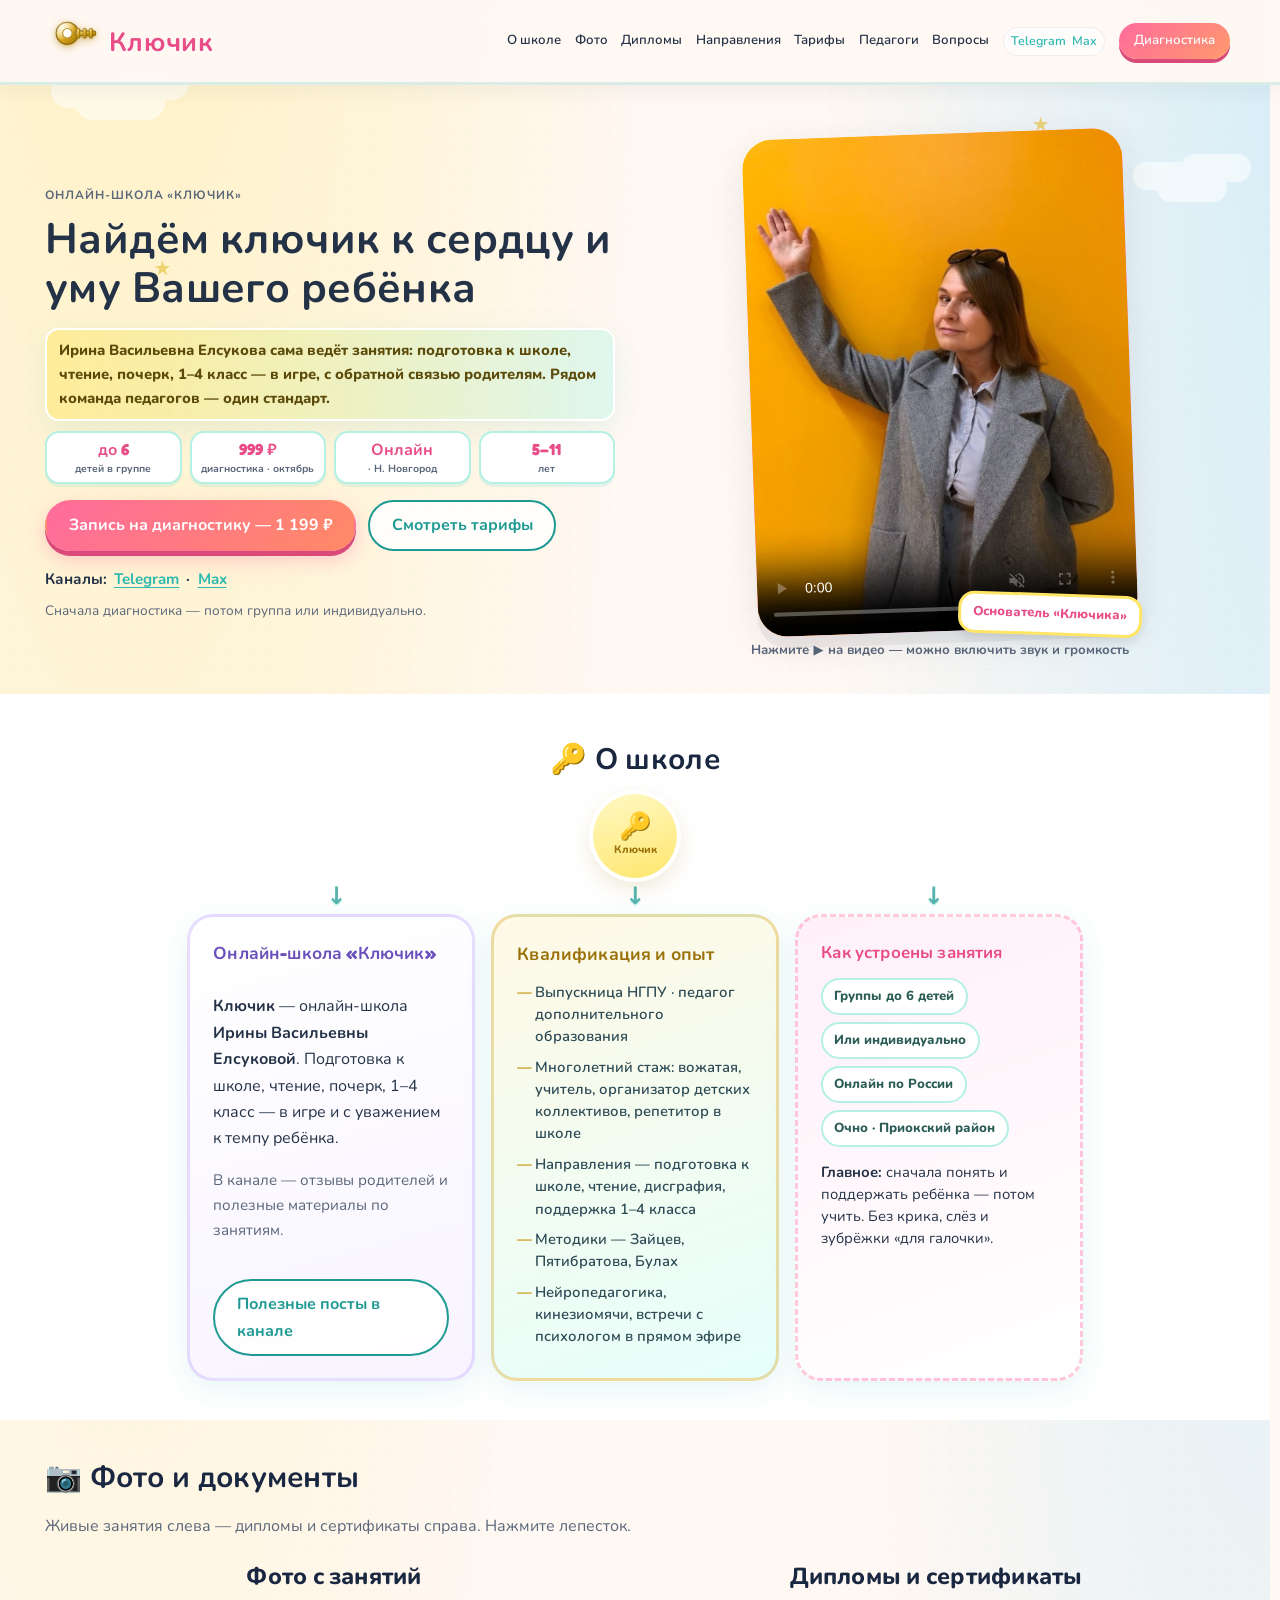
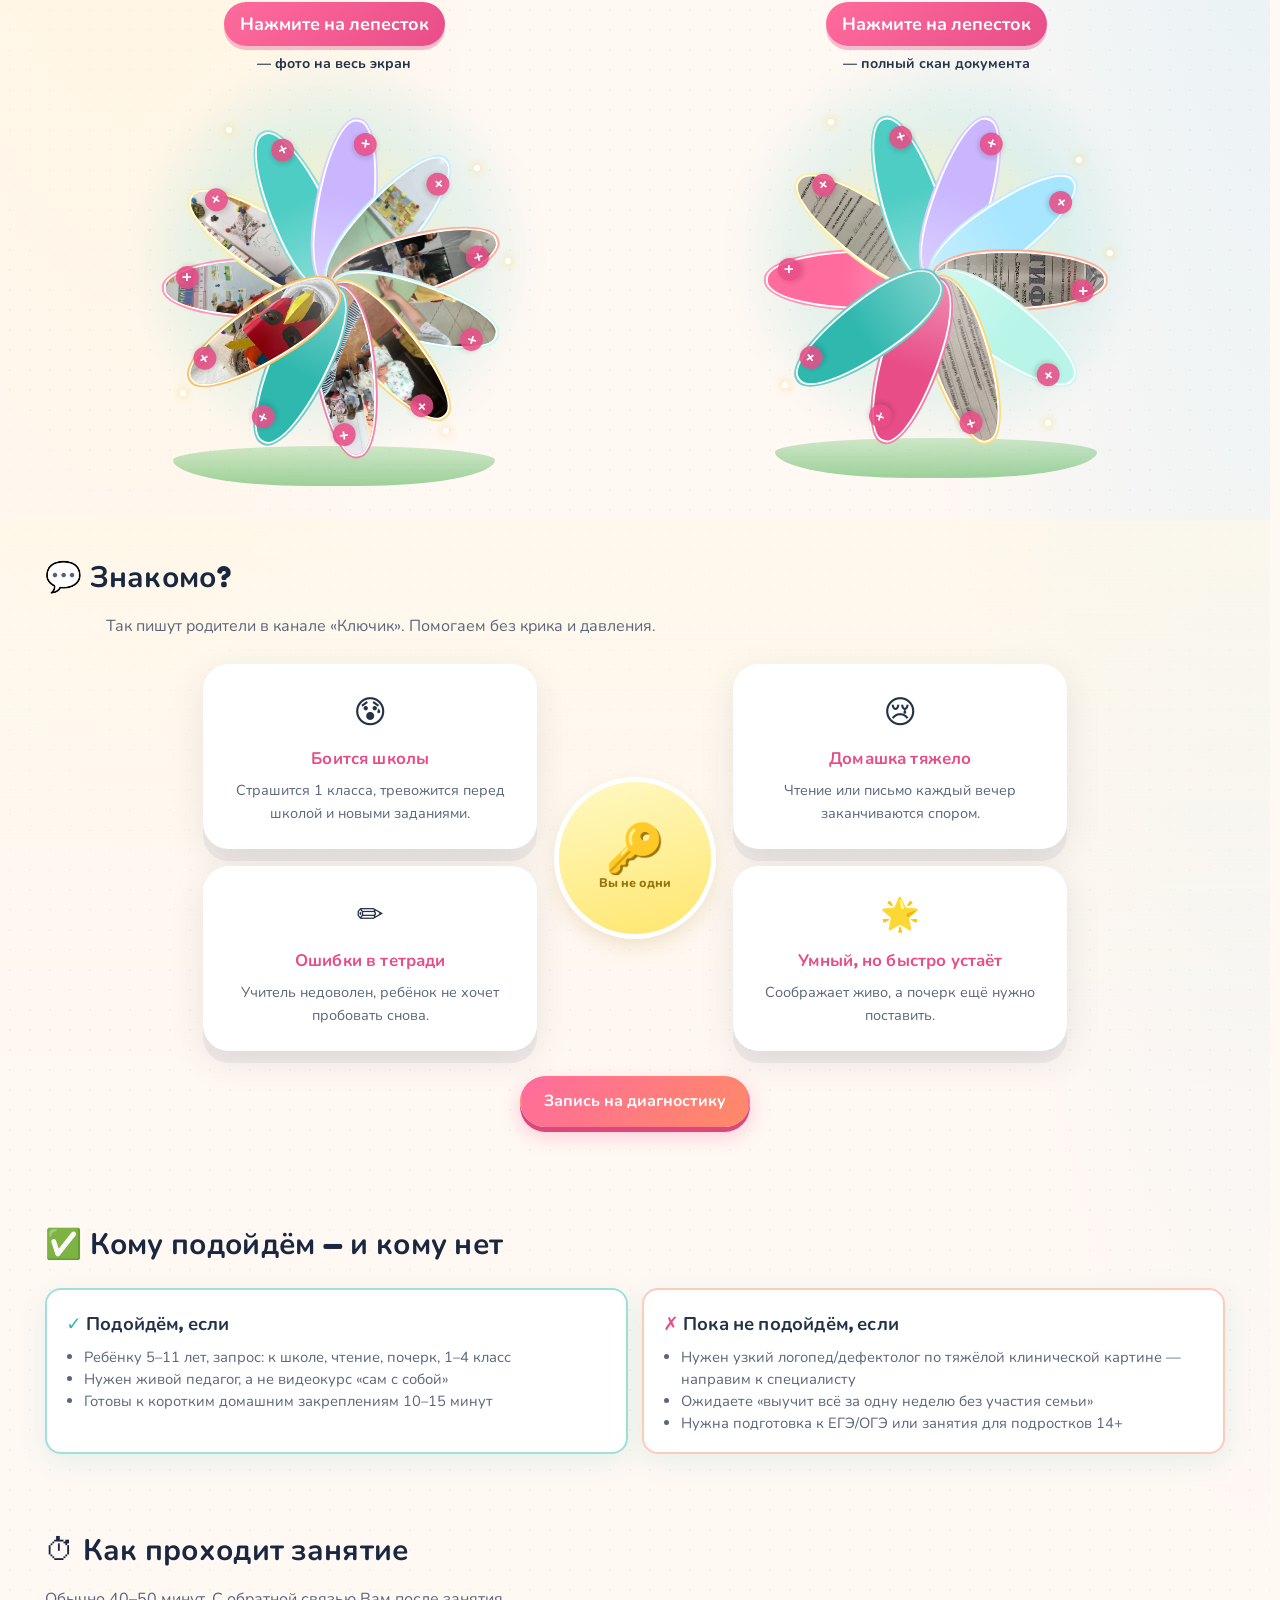
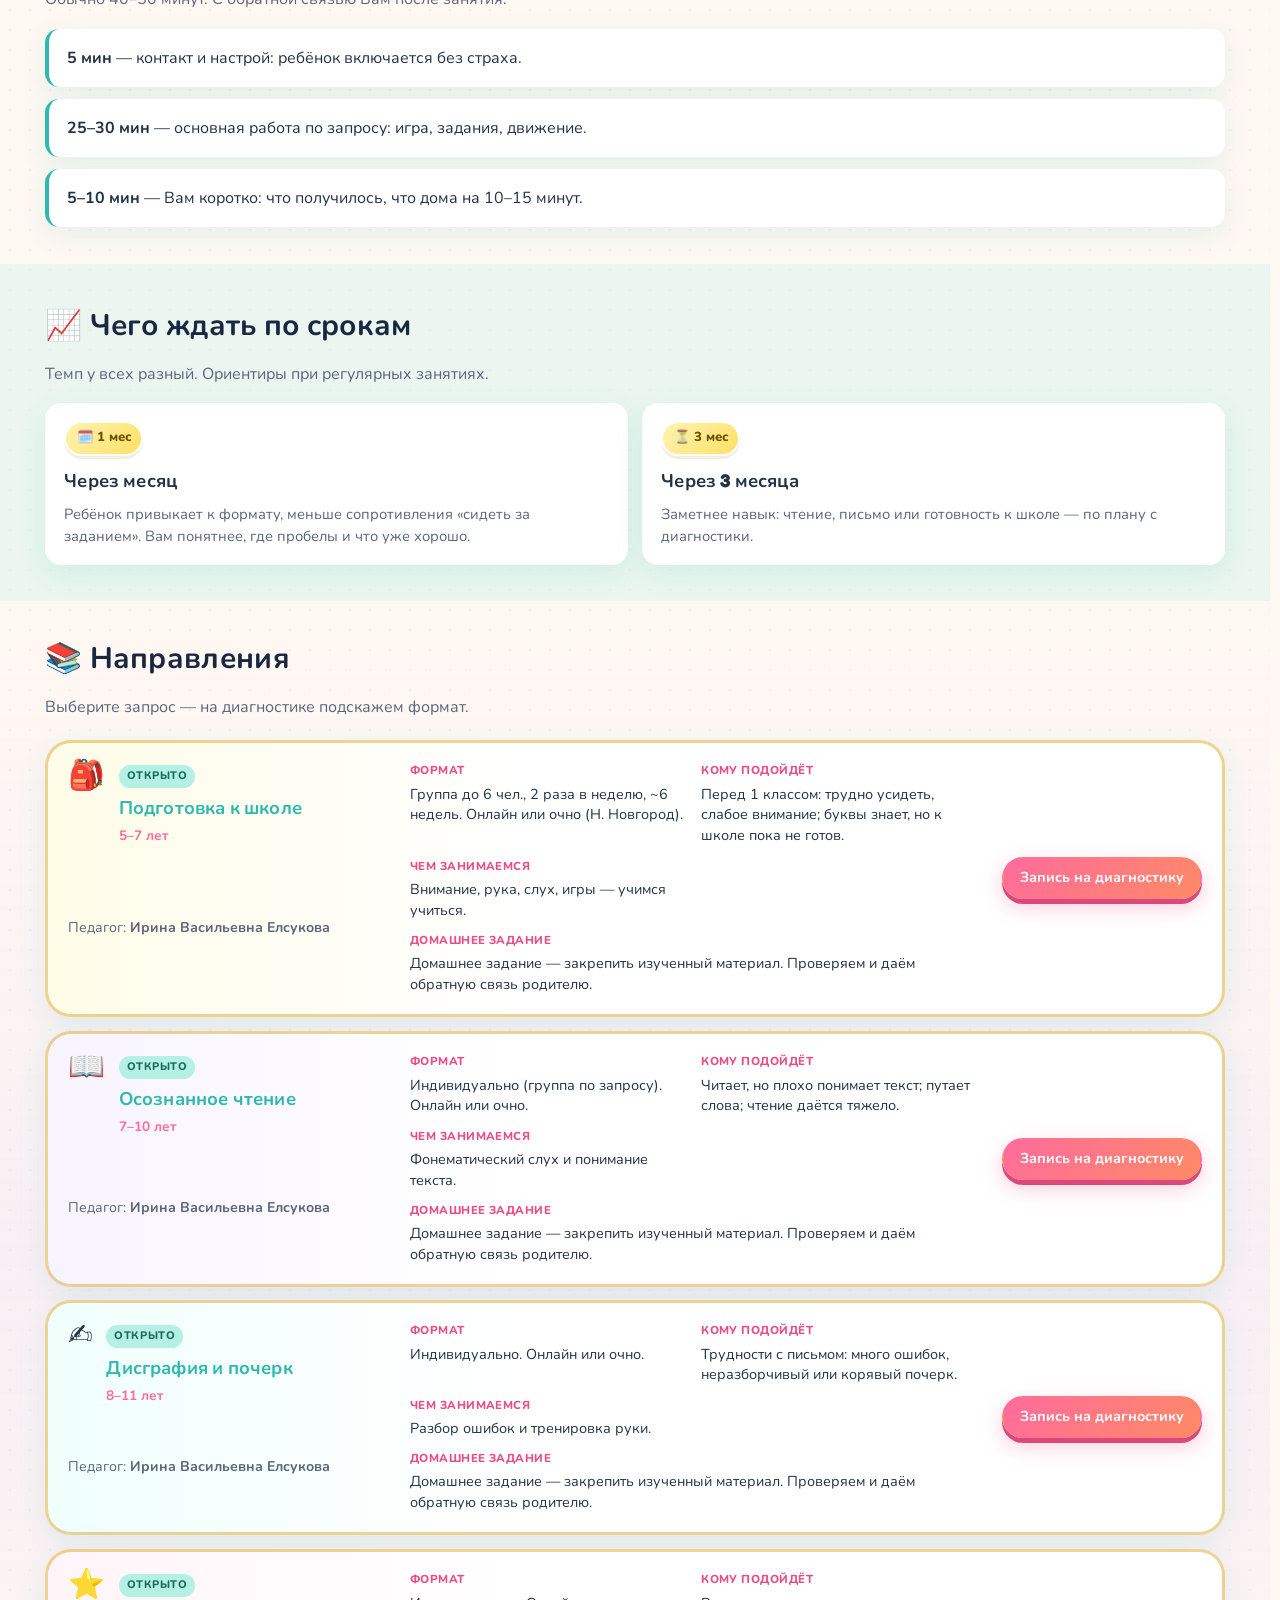
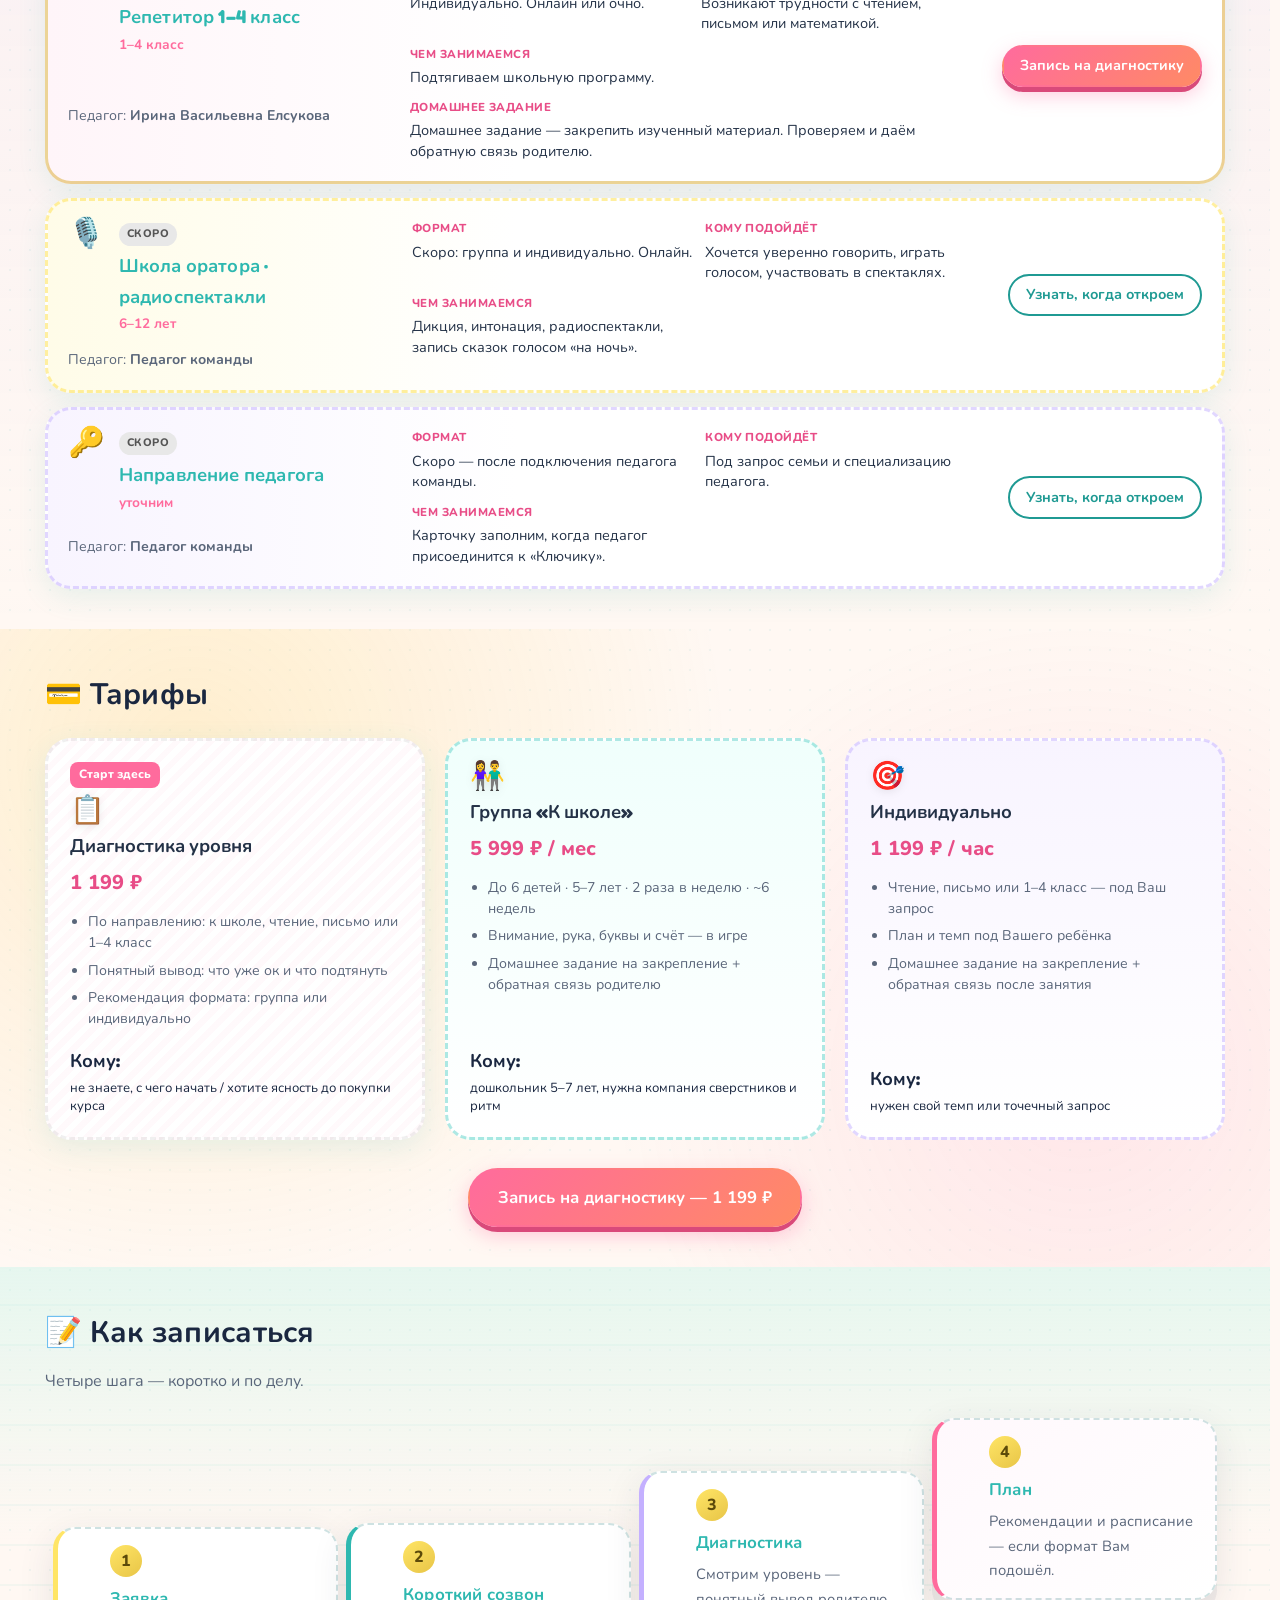
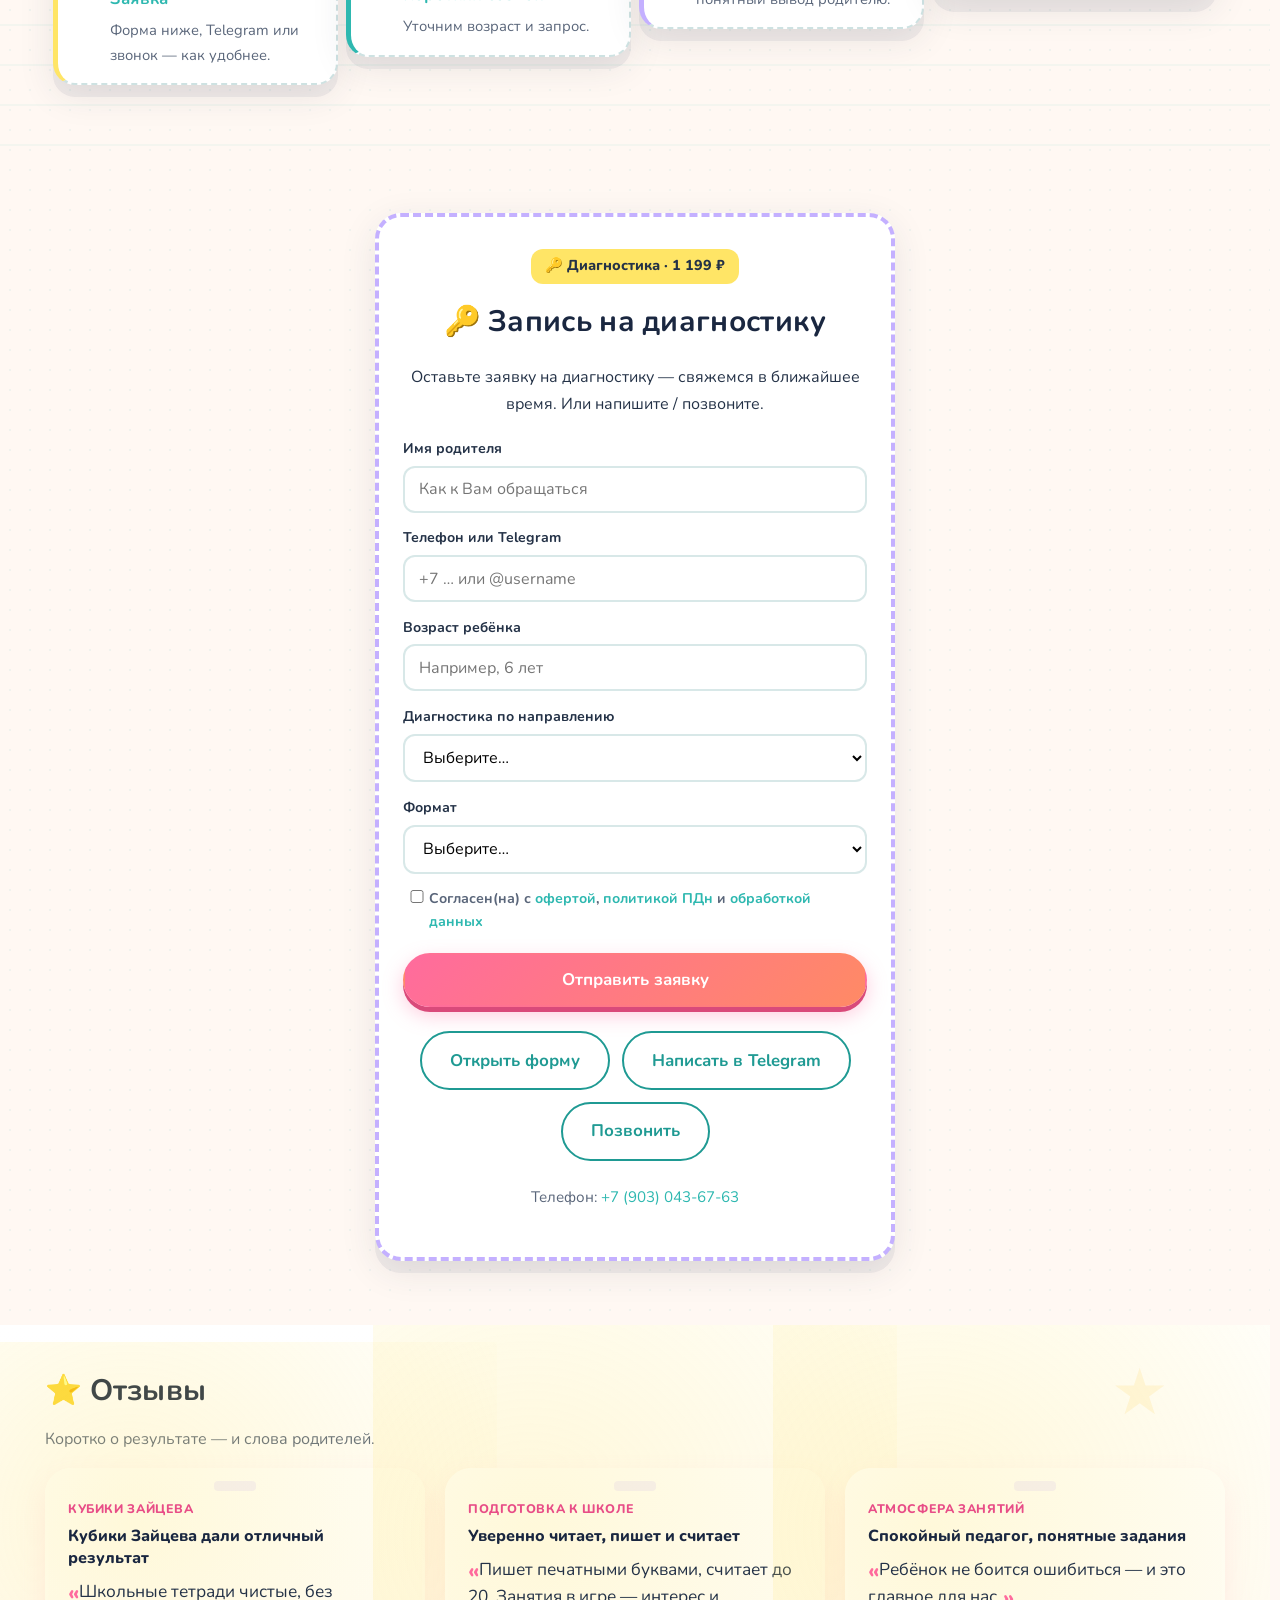
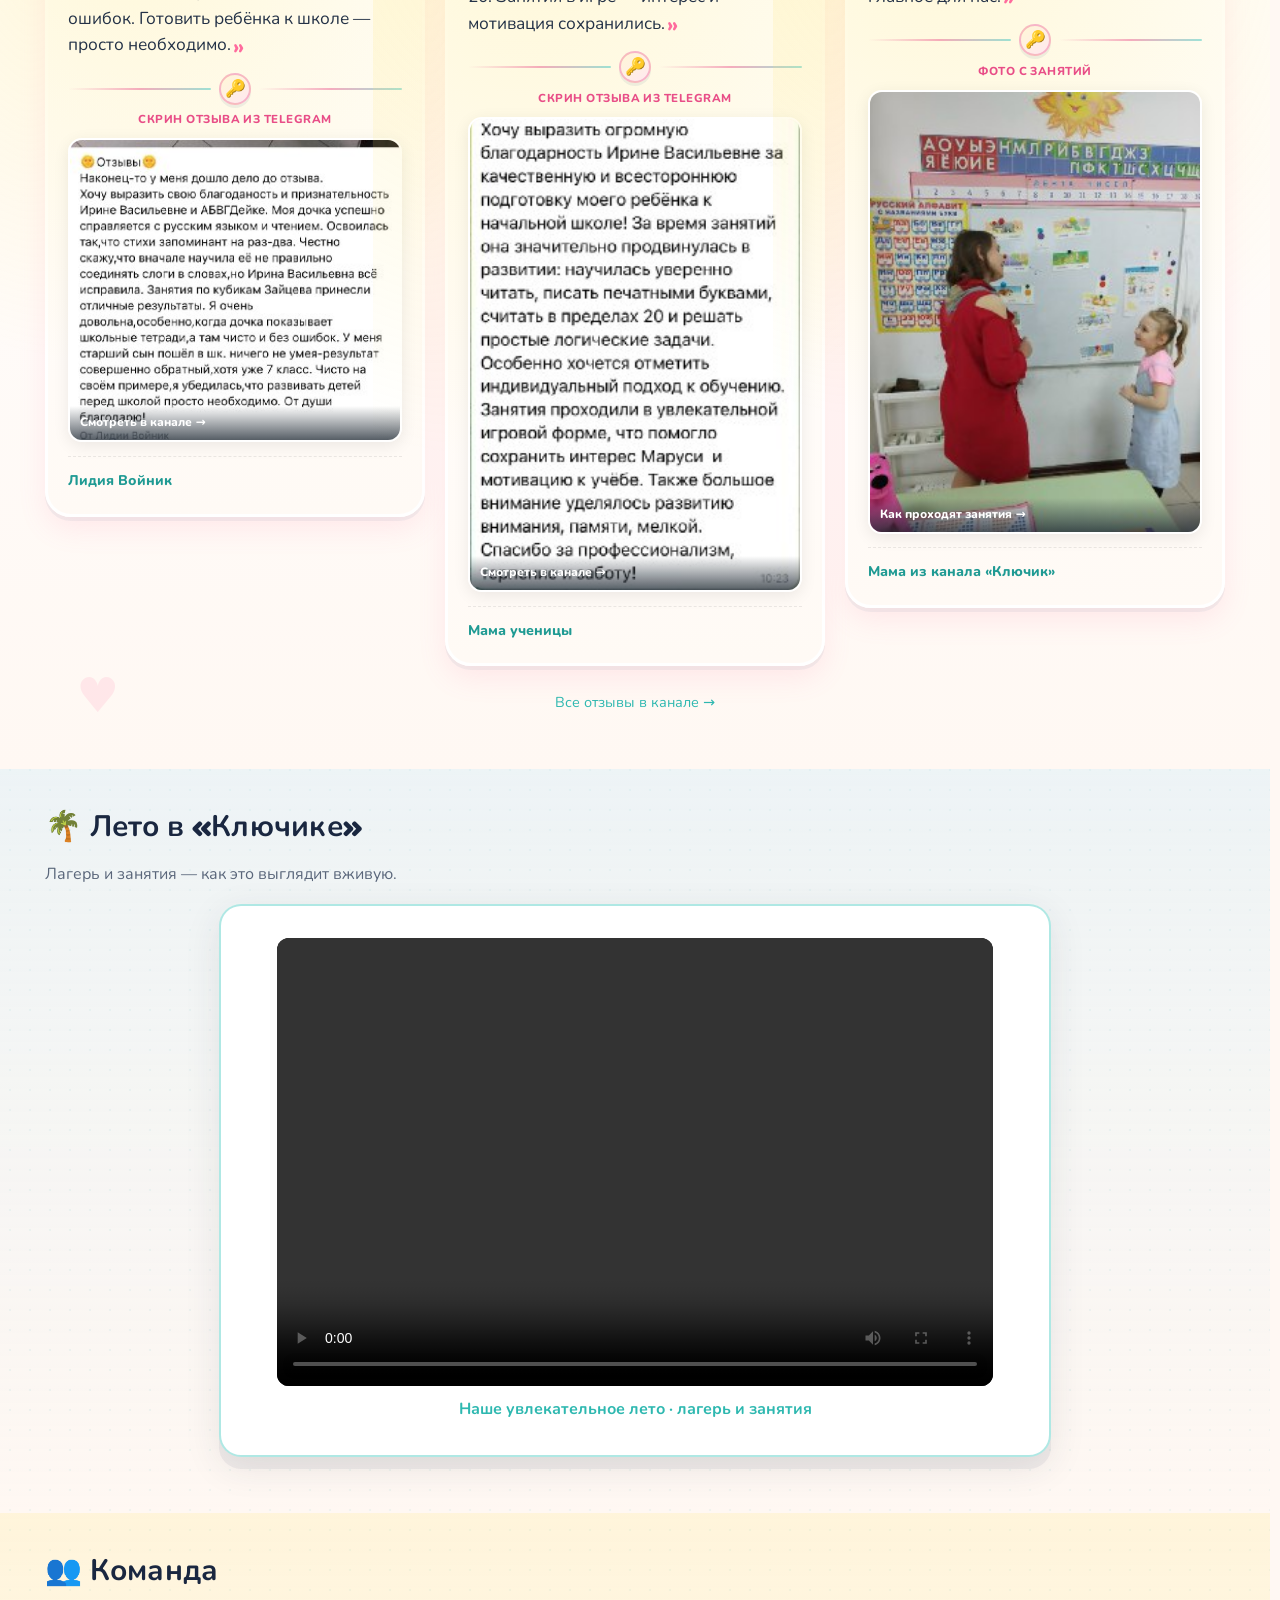
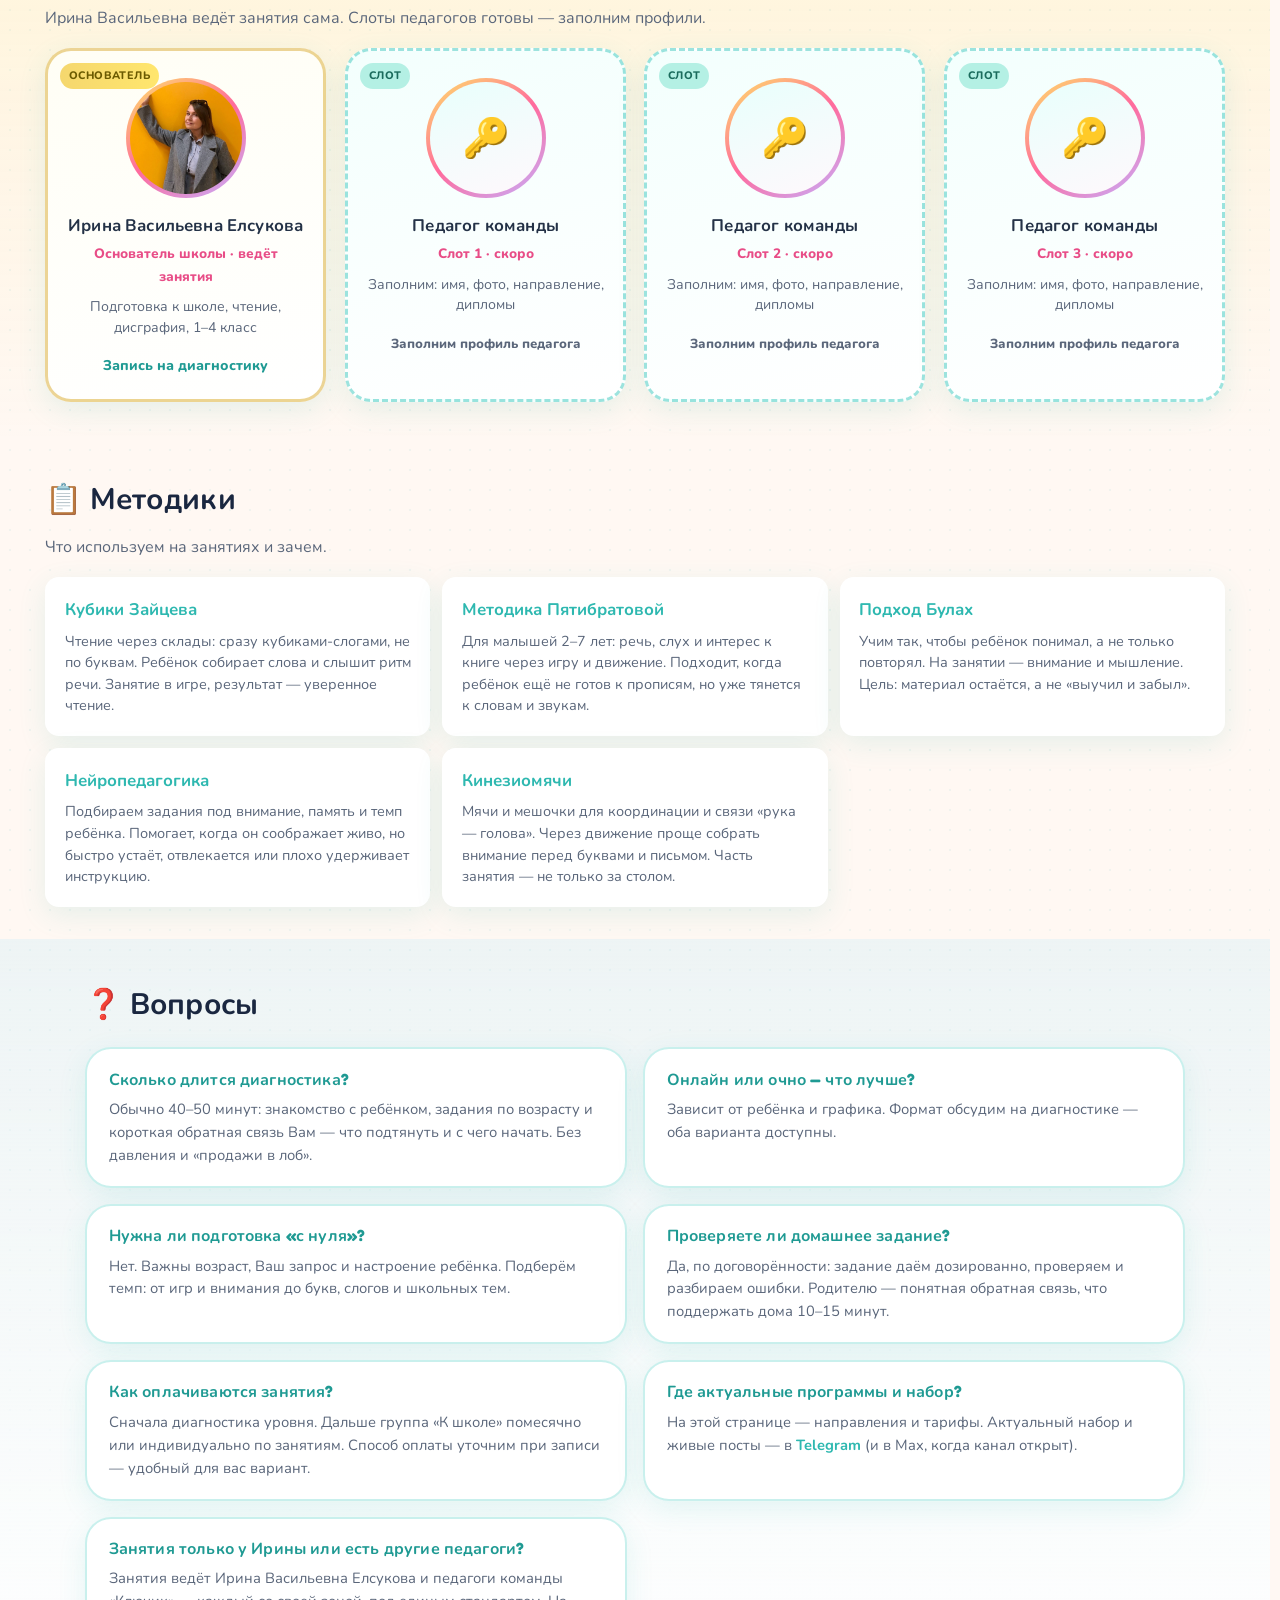
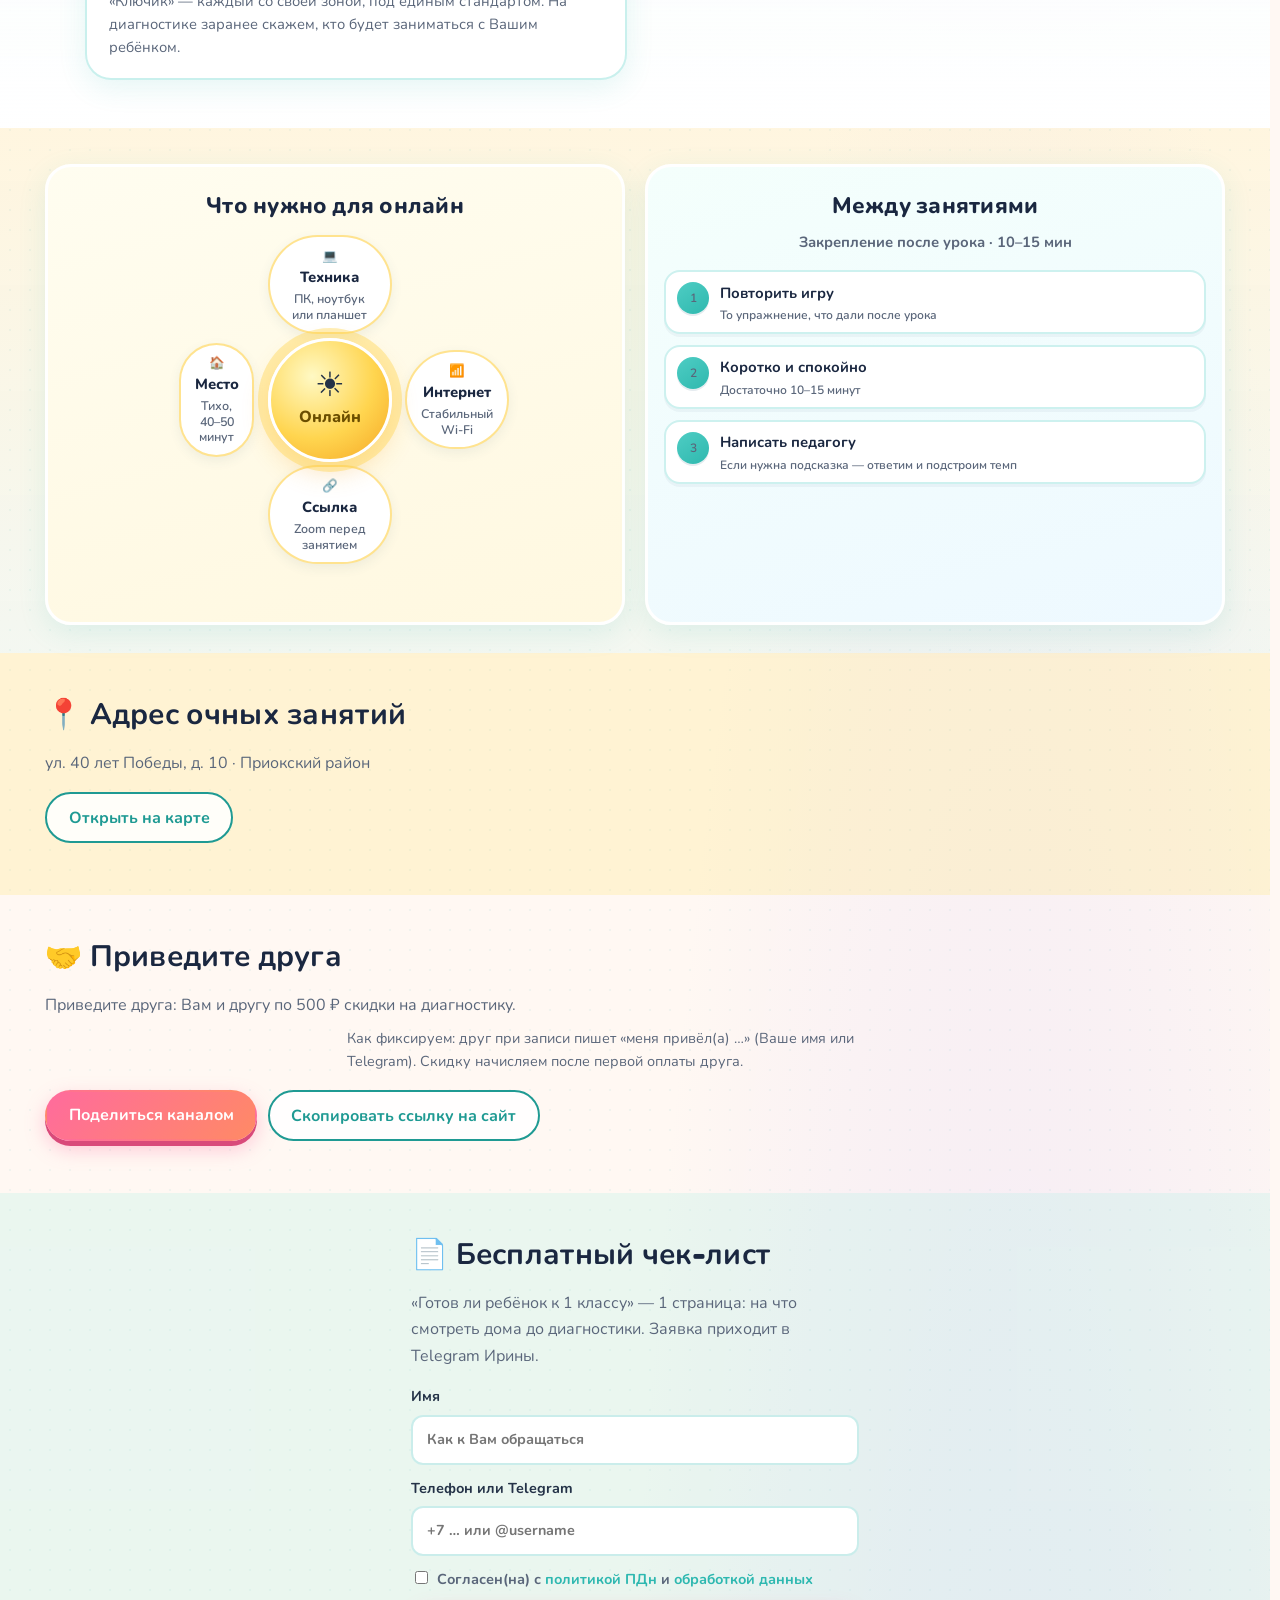
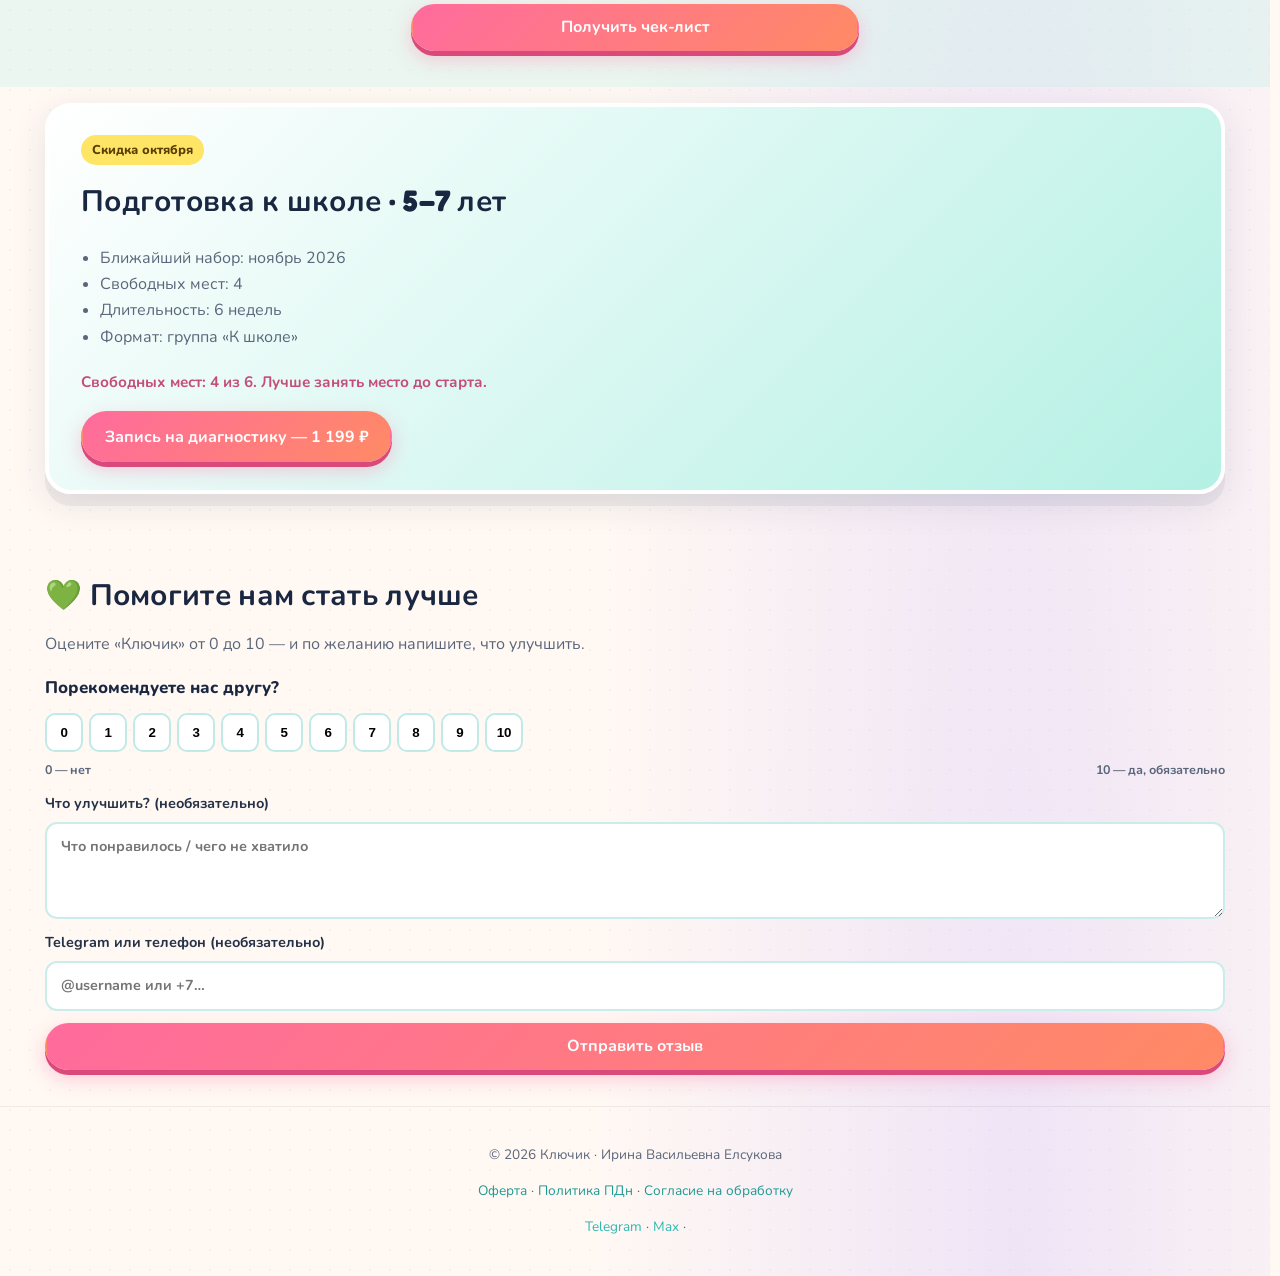
==== commit 156c00d1: "Klyuchik site" ====
--- a/index.html
+++ b/index.html
@@ -82,14 +82,13 @@
         <span class="visually-hidden">Меню</span>
      </button>
       <nav class="nav" id="site-nav" aria-label="Разделы">
+        <a href="#school">О школе</a>
         <a href="#photos">Фото</a>
+        <a href="#docs">Дипломы</a>
         <a href="#directions">Направления</a>
         <a href="#pricing">Тарифы</a>
-        <a href="#school">О школе</a>
         <a href="#team">Педагоги</a>
-        <a href="#methods">Методики</a>
         <a href="#faq">Вопросы</a>
-        <a href="#docs">Дипломы</a>
         <span class="nav__social" aria-label="Соцсети">
           <a class="nav__social-link" id="nav-telegram" href="https://t.me/klushikkk" target="_blank" rel="noopener">Telegram</a>
           <a class="nav__social-link" id="nav-max" href="#" target="_blank" rel="noopener" hidden>Max</a>
@@ -101,24 +100,16 @@
   </header>
 
   <main id="main">
-    <section class="hero">
+<section class="hero">
       <div class="wrap hero__grid">
         <div class="hero__text">
-          <div class="hero__badges">
-            <span class="pill pill--mint">5–11 лет</span>
-            <span class="pill pill--sun">Онлайн и Н. Новгород</span>
-            <span class="pill pill--coral" id="hero-offer-pill">Диагностика — 999 ₽</span>
-          </div>
+          <div class="hero__badges" hidden></div>
          <p class="eyebrow" id="hero-eyebrow">Онлайн-школа «Ключик»</p>
           <h1 id="hero-title">Найдём ключик к сердцу и уму Вашего ребёнка</h1>
           <p class="hero__promise" id="hero-lead">
             Ирина Васильевна Елсукова сама ведёт занятия: подготовка к школе, чтение, почерк, 1–4 класс — в игре, с обратной связью родителям. Рядом команда педагогов — один стандарт.
           </p>
           <div class="hero__stats" id="hero-trust-stats" aria-label="Коротко о школе"></div>
-          <button type="button" class="hero__voice-btn hero__voice-btn--desktop" id="hero-voice-btn" hidden>
-            <span aria-hidden="true">🎧</span> Послушать Ирину
-          </button>
-         <video id="hero-voice-clip" class="visually-hidden" playsinline preload="metadata"></video>
           <div class="hero__actions">
             <a class="btn btn--primary btn--shine" id="btn-hero-signup" href="#signup">Запись на диагностику — 999 ₽</a>
             <a class="btn btn--ghost" href="#pricing">Смотреть тарифы</a>
@@ -129,45 +120,115 @@
             <span id="hero-max-sep" aria-hidden="true" hidden>·</span>
             <a id="btn-max" href="#" target="_blank" rel="noopener" hidden>Max</a>
           </p>
-          <p class="hero__micro">Сначала диагностика уровня — потом группа или индивидуально.</p>
-          <p class="hero__city" id="hero-city"></p>
+          <p class="hero__micro">Сначала диагностика — потом группа или индивидуально.</p>
+          <p class="hero__city" id="hero-city" hidden></p>
         </div>
         <div class="hero__media">
           <div class="hero__frame">
-            <video id="hero-video" class="hero__video" muted loop playsinline poster="assets/photos/irina-portrait-orange.jpg" hidden></video>
-           <img id="hero-photo" src="assets/photos/irina-portrait-orange.jpg" alt="Ирина Васильевна Елсукова" width="480" height="640" decoding="async" onerror="this.onerror=null;this.src='assets/placeholder.svg';" />
+            <video
+              id="hero-video"
+              class="hero__video"
+              controls
+              playsinline
+              muted
+              loop
+              preload="metadata"
+              poster="assets/photos/irina-portrait-orange.jpg"
+              hidden
+            ></video>
+            <img id="hero-photo" src="assets/photos/irina-portrait-orange.jpg" alt="Ирина Васильевна Елсукова" width="480" height="640" decoding="async" onerror="this.onerror=null;this.src='assets/placeholder.svg';" />
             <span class="hero__sticker hero__sticker--wiggle">Основатель «Ключика»</span>
           </div>
-        </div>
-      </div>
-    </section>
-
-    <section class="gallery-hero" id="photos">
-      <div class="wrap">
-        <h2 class="title-fun gallery-hero__title">Фото с занятий</h2>
-        <p class="gallery-hero__lead gallery-hero__hint">
-          <strong class="gallery-hero__hint-strong">Нажмите лепесток или фото ниже</strong>
-          <span class="gallery-hero__hint-sub"> — откроется на весь экран</span>
-        </p>
-        <div class="daisy-gallery" id="photo-gallery" aria-label="Галерея-ромашка"></div>
-        <div class="photo-thumbs" id="photo-thumbs" aria-label="Фото с занятий"></div>
-      </div>
-    </section>
-
-    <section class="launch" id="launch">
-      <div class="wrap launch__box">
-        <p class="promo-chip" id="promo-chip" hidden>Скидка октября</p>
-        <h2 class="title-fun" id="launch-title">Подготовка к школе · 5–7 лет</h2>
-        <ul class="launch__meta" id="launch-meta"></ul>
-        <p class="launch__urgency" id="launch-urgency">Мест в группе немного — лучше занять место до старта.</p>
-        <a class="btn btn--primary btn--shine" id="btn-launch" href="#signup">Запись на диагностику</a>
-      </div>
-    </section>
-
-    <section class="pain pain--scene" id="for-parents">
+          <p class="hero__video-hint">Нажмите ▶ на видео — можно включить звук и громкость</p>
+        </div>
+      </div>
+    </section>
+
+<section class="about about--spokes about--early" id="school">
+     <div class="wrap">
+        <div class="about__spoke-head">
+          <h2 class="title-fun about__page-title">🔑 О школе</h2>
+          <div class="about__spoke-hub reveal-on-scroll">
+            <span class="about__spoke-hub-icon" aria-hidden="true">🔑</span>
+            <p class="about__spoke-hub-label">Ключик</p>
+          </div>
+        </div>
+        <div class="about__spoke-arrows" aria-hidden="true">
+          <div class="about__spoke-arrow"><span>↓</span></div>
+         <div class="about__spoke-arrow"><span>↓</span></div>
+          <div class="about__spoke-arrow"><span>↓</span></div>
+        </div>
+        <div class="about__mosaic about__mosaic--three">
+          <div class="about__tile about__tile--intro reveal-on-scroll">
+            <h3 class="about__tile-heading">Онлайн-школа «Ключик»</h3>
+            <p id="about-text">
+              <strong>Ключик</strong> — онлайн-школа <strong>Ирины Васильевны Елсуковой</strong>.
+              Подготовка к школе, чтение, почерк, 1–4 класс — в игре и с уважением к темпу ребёнка.
+            </p>
+           <p class="about__intro-extra">
+              В канале — отзывы родителей и полезные материалы по занятиям.
+            </p>
+            <a class="btn btn--ghost" id="btn-channel" href="https://t.me/klushikkk" target="_blank" rel="noopener">Полезные посты в канале</a>
+          </div>
+
+          <div class="about__tile about__quals reveal-on-scroll">
+            <h3 class="about__quals-title">Квалификация и опыт</h3>
+            <ul class="quals-list" id="teacher-quals">
+              <li>Выпускница НГПУ · педагог дополнительного образования</li>
+             <li>Многолетний стаж: вожатая, учитель, организатор детских коллективов, репетитор в школе</li>
+              <li>Направления — подготовка к школе, чтение, дисграфия, поддержка 1–4 класса</li>
+              <li>Методики — Зайцев, Пятибратова, Булах</li>
+              <li>Нейропедагогика, кинезиомячи, встречи с психологом в прямом эфире</li>
+            </ul>
+          </div>
+
+          <div class="about__tile about__format reveal-on-scroll">
+            <h3 class="about__format-title">Как устроены занятия</h3>
+            <ul class="format-chips">
+             <li>Группы до 6 детей</li>
+              <li>Или индивидуально</li>
+              <li>Онлайн по России</li>
+              <li>Очно · Приокский район</li>
+            </ul>
+            <p class="about__principle">
+              <strong>Главное:</strong> сначала понять и поддержать ребёнка — потом учить. Без крика, слёз и зубрёжки «для галочки».
+            </p>
+          </div>
+        </div>
+      </div>
+   </section>
+
+
+    <section class="proof-daisies" id="photos">
+      <div class="wrap">
+        <h2 class="title-fun">📷 Фото и документы</h2>
+        <p class="section-lead section-lead--tight">Живые занятия слева — дипломы и сертификаты справа. Нажмите лепесток.</p>
+        <div class="proof-daisies__grid">
+          <div class="proof-daisies__col">
+            <h3 class="proof-daisies__heading">Фото с занятий</h3>
+            <p class="gallery-hero__hint proof-daisies__hint">
+              <strong class="gallery-hero__hint-strong">Нажмите на лепесток</strong>
+              <span class="gallery-hero__hint-sub"> — фото на весь экран</span>
+            </p>
+            <div class="daisy-gallery" id="photo-gallery" aria-label="Галерея-ромашка"></div>
+            <div class="photo-thumbs" id="photo-thumbs" hidden aria-hidden="true"></div>
+          </div>
+          <div class="proof-daisies__col" id="docs">
+            <h3 class="proof-daisies__heading">Дипломы и сертификаты</h3>
+            <p class="gallery-hero__hint proof-daisies__hint">
+              <strong class="gallery-hero__hint-strong">Нажмите на лепесток</strong>
+              <span class="gallery-hero__hint-sub"> — полный скан документа</span>
+            </p>
+            <div class="daisy-gallery daisy-gallery--docs" id="credentials-grid" aria-label="Дипломы и сертификаты"></div>
+          </div>
+        </div>
+      </div>
+    </section>
+
+<section class="pain pain--scene" id="for-parents">
       <div class="wrap pain__wrap">
-        <h2 class="title-fun">Знакомо?</h2>
-        <p class="section-lead pain__lead">Так пишут родители в канале «Ключик». Мы знаем, как помочь — без крика и давления.</p>
+        <h2 class="title-fun">💬 Знакомо?</h2>
+        <p class="section-lead pain__lead">Так пишут родители в канале «Ключик». Помогаем без крика и давления.</p>
         <div class="pain__mosaic">
           <article class="bubble-card pain-card pain-card--1 reveal-on-scroll">
             <span class="bubble-card__icon" aria-hidden="true">😰</span>
@@ -176,8 +237,8 @@
           </article>
          <article class="bubble-card pain-card pain-card--2 reveal-on-scroll">
             <span class="bubble-card__icon" aria-hidden="true">😢</span>
-            <h3>Домашка со слезами</h3>
-            <p>Чтение или письмо превращаются в борьбу каждый вечер.</p>
+            <h3>Домашка тяжело</h3>
+            <p>Чтение или письмо каждый вечер заканчиваются спором.</p>
           </article>
           <div class="pain__hub reveal-on-scroll">
             <span class="pain__hub-icon" aria-hidden="true">🔑</span>
@@ -186,7 +247,7 @@
           <article class="bubble-card pain-card pain-card--3 reveal-on-scroll">
            <span class="bubble-card__icon" aria-hidden="true">✏️</span>
             <h3>Ошибки в тетради</h3>
-            <p>Учитель недоволен, а ребёнок уже опустил руки.</p>
+            <p>Учитель недоволен, ребёнок не хочет пробовать снова.</p>
           </article>
           <article class="bubble-card pain-card pain-card--4 reveal-on-scroll">
             <span class="bubble-card__icon" aria-hidden="true">🌟</span>
@@ -200,75 +261,16 @@
       </div>
     </section>
 
-    <section class="trial-steps trial-steps--journey" id="trial-steps">
-      <div class="wrap">
-        <h2 class="title-fun">Как записаться</h2>
-        <p class="section-lead section-lead--tight">Четыре шага — как у крупных школ, только проще и с живым педагогом.</p>
-       <ol class="steps steps--staircase steps--simple">
-          <li class="step step--stair reveal-on-scroll">
-            <span class="step__num">1</span>
-            <h3>Заявка</h3>
-            <p>Оставьте форму ниже или напишите в Telegram / позвоните — как удобнее.</p>
-          </li>
-          <li class="step step--stair reveal-on-scroll">
-            <span class="step__num">2</span>
-            <h3>Короткий созвон</h3>
-            <p>Уточним возраст, запрос и формат: онлайн или очно в Н. Новгороде.</p>
-         </li>
-          <li class="step step--stair reveal-on-scroll">
-            <span class="step__num">3</span>
-            <h3>Диагностика</h3>
-            <p>Смотрим уровень по Вашему запросу — понятный вывод родителю.</p>
-          </li>
-          <li class="step step--stair reveal-on-scroll">
-            <span class="step__num">4</span>
-            <h3>План</h3>
-            <p>Рекомендации и расписание: группа или индивидуально — только если Вам подошло.</p>
-         </li>
-        </ol>
-      </div>
-    </section>
-
-    <section class="info-block" id="lesson">
-      <div class="wrap">
-        <h2 class="title-fun">Как проходит занятие</h2>
-        <p class="section-lead section-lead--tight">Обычно 40–50 минут. Без зубрёжки «для галочки» — с обратной связью Вам.</p>
-        <ol class="lesson-flow">
-          <li class="reveal-on-scroll"><strong>5 мин</strong> — контакт и настрой: ребёнок включается без страха.</li>
-          <li class="reveal-on-scroll"><strong>25–30 мин</strong> — основная работа по запросу: игра, задания, движение.</li>
-          <li class="reveal-on-scroll"><strong>5–10 мин</strong> — Вам коротко: что получилось, что дома на 10–15 минут.</li>
-        </ol>
-      </div>
-    </section>
-
-    <section class="info-block info-block--mint" id="results">
-      <div class="wrap">
-        <h2 class="title-fun">Чего ждать по срокам</h2>
-        <p class="section-lead section-lead--tight">Честно: темп у всех разный. Ориентиры при регулярных занятиях.</p>
-        <div class="results-grid">
-          <article class="result-card reveal-on-scroll">
-            <h3>Через месяц</h3>
-            <p>Ребёнок привыкает к формату, меньше сопротивления «сидеть за заданием». Вам понятнее, где пробелы и что уже хорошо.</p>
-          </article>
-          <article class="result-card reveal-on-scroll">
-            <h3>Через 3 месяца</h3>
-            <p>Заметнее навык: чтение/письмо/готовность к школе — по тому плану, что зафиксировали на диагностике. Без обещания «отличник за два урока».</p>
-          </article>
-        </div>
-      </div>
-    </section>
-
-    <section class="info-block" id="fit">
-      <div class="wrap">
-        <h2 class="title-fun">Кому подойдём — и кому нет</h2>
+<section class="info-block" id="fit">
+      <div class="wrap">
+        <h2 class="title-fun">✅ Кому подойдём — и кому нет</h2>
         <div class="fit-grid">
           <article class="fit-card fit-card--yes reveal-on-scroll">
             <h3>Подойдём, если</h3>
             <ul>
               <li>Ребёнку 5–11 лет, запрос: к школе, чтение, почерк, 1–4 класс</li>
-              <li>Нужен живой педагог, а не «видеокурс сам с собой»</li>
+              <li>Нужен живой педагог, а не видеокурс «сам с собой»</li>
               <li>Готовы к коротким домашним закреплениям 10–15 минут</li>
-              <li>Онлайн из любого города или очно в Приокском районе НН</li>
             </ul>
           </article>
           <article class="fit-card fit-card--no reveal-on-scroll">
@@ -283,44 +285,50 @@
       </div>
     </section>
 
-    <section class="info-block info-block--sun" id="parent-home">
-      <div class="wrap">
-        <h2 class="title-fun">Что делает родитель между занятиями</h2>
-        <p class="section-lead section-lead--tight">10–15 минут дома — и навык закрепляется. Без этого прогресс медленнее, даже при сильном педагоге.</p>
-        <ul class="parent-home-list">
-          <li class="reveal-on-scroll"><strong>Повторить игру/упражнение</strong>, которое дали после урока — коротко, в хорошем настроении.</li>
-          <li class="reveal-on-scroll"><strong>Не превращать дом в вторую школу</strong>: лучше 12 минут с удовольствием, чем час со слезами.</li>
-          <li class="reveal-on-scroll"><strong>Написать педагогу</strong>, если что-то не пошло: скорректируем темп на следующем занятии.</li>
-        </ul>
-      </div>
-    </section>
-
-    <section class="info-block" id="tech">
-      <div class="wrap">
-        <h2 class="title-fun">Что нужно для онлайн</h2>
-        <ul class="tech-list">
-          <li>Компьютер, ноутбук или планшет с камерой и микрофоном</li>
-          <li>Стабильный интернет (лучше Wi‑Fi, не «один делённый на весь дом»)</li>
-          <li>Тихое место на 40–50 минут и возможность показать тетрадь/экран</li>
-          <li>Zoom или аналог — ссылку пришлём перед занятием</li>
-        </ul>
-      </div>
-    </section>
-
-    <section class="programs programs--path" id="directions">
-      <div class="wrap">
-        <h2 class="title-fun">Направления</h2>
-        <p class="section-lead section-lead--tight">Выберите запрос — на диагностике подскажем формат: группа или индивидуально.</p>
+<section class="info-block" id="lesson">
+      <div class="wrap">
+        <h2 class="title-fun">⏱ Как проходит занятие</h2>
+        <p class="section-lead section-lead--tight">Обычно 40–50 минут. С обратной связью Вам после занятия.</p>
+        <ol class="lesson-flow">
+          <li class="reveal-on-scroll"><strong>5 мин</strong> — контакт и настрой: ребёнок включается без страха.</li>
+          <li class="reveal-on-scroll"><strong>25–30 мин</strong> — основная работа по запросу: игра, задания, движение.</li>
+          <li class="reveal-on-scroll"><strong>5–10 мин</strong> — Вам коротко: что получилось, что дома на 10–15 минут.</li>
+        </ol>
+      </div>
+    </section>
+
+<section class="info-block info-block--mint" id="results">
+      <div class="wrap">
+        <h2 class="title-fun">📈 Чего ждать по срокам</h2>
+        <p class="section-lead section-lead--tight">Темп у всех разный. Ориентиры при регулярных занятиях.</p>
+        <div class="results-grid">
+          <article class="result-card reveal-on-scroll">
+            <span class="result-card__sticker" aria-hidden="true">🗓️ 1 мес</span>
+            <h3>Через месяц</h3>
+            <p>Ребёнок привыкает к формату, меньше сопротивления «сидеть за заданием». Вам понятнее, где пробелы и что уже хорошо.</p>
+          </article>
+          <article class="result-card reveal-on-scroll">
+            <span class="result-card__sticker" aria-hidden="true">⏳ 3 мес</span>
+            <h3>Через 3 месяца</h3>
+            <p>Заметнее навык: чтение, письмо или готовность к школе — по плану с диагностики.</p>
+          </article>
+        </div>
+      </div>
+    </section>
+
+<section class="programs programs--path" id="directions">
+      <div class="wrap">
+        <h2 class="title-fun">📚 Направления</h2>
+        <p class="section-lead section-lead--tight">Выберите запрос — на диагностике подскажем формат.</p>
         <div id="programs-grid"></div>
      </div>
     </section>
 
-    <section class="pricing pricing--tickets" id="pricing">
-      <div class="wrap">
-        <h2 class="title-fun">Тарифы</h2>
+<section class="pricing pricing--tickets" id="pricing">
+      <div class="wrap">
+        <h2 class="title-fun">💳 Тарифы</h2>
         <p class="promo-banner" id="promo-banner" hidden></p>
         <div class="pricing__grid" id="pricing-grid"></div>
-        <div class="price-compare" id="price-compare"></div>
         <div class="pricing__cta">
           <a class="btn btn--primary btn--shine btn--lg" id="btn-pricing-signup" href="#signup">Запись на диагностику</a>
           <p class="reviews__hint" id="pricing-note" hidden></p>
@@ -328,56 +336,40 @@
       </div>
     </section>
 
-    <section class="info-block info-block--mint" id="magnet">
-      <div class="wrap magnet__wrap">
-        <h2 class="title-fun">Бесплатный чек-лист</h2>
-        <p class="section-lead section-lead--tight">«Готов ли ребёнок к 1 классу» — 1 страница: на что смотреть дома до диагностики.</p>
-        <form class="magnet-form" id="magnet-form">
-          <label>
-            <span>Имя</span>
-            <input type="text" name="parent" required autocomplete="name" placeholder="Как к Вам обращаться" />
-          </label>
-          <label>
-            <span>Телефон или Telegram</span>
-            <input type="text" name="contact" required autocomplete="tel" placeholder="+7 … или @username" />
-          </label>
-          <label class="signup-consent">
-            <input type="checkbox" name="consent" required />
-            <span>Согласен(на) с <a href="privacy.html" target="_blank" rel="noopener">политикой ПДн</a> и <a href="consent.html" target="_blank" rel="noopener">обработкой данных</a></span>
-          </label>
-          <button type="submit" class="btn btn--primary">Получить чек-лист</button>
-          <p class="signup-form__success" id="magnet-success" hidden>Спасибо! Напишем в Telegram и пришлём чек-лист.</p>
-        </form>
-      </div>
-    </section>
-
-    <section class="info-block" id="referral">
-      <div class="wrap">
-        <h2 class="title-fun">Приведите друга</h2>
-        <p class="section-lead section-lead--tight" id="referral-text">Вам и другу — скидка на диагностику.</p>
-        <p class="referral__actions">
-          <a class="btn btn--primary" id="btn-referral-tg" href="https://t.me/klushikkk" target="_blank" rel="noopener">Поделиться каналом</a>
-          <button type="button" class="btn btn--ghost" id="btn-referral-copy">Скопировать ссылку на сайт</button>
-        </p>
-        <p class="reviews__hint" id="referral-copied" hidden>Ссылка скопирована</p>
-      </div>
-    </section>
-
-    <section class="info-block info-block--sun" id="place">
-      <div class="wrap">
-        <h2 class="title-fun">Очно в Н. Новгороде</h2>
-        <p class="section-lead section-lead--tight">Приокский район. Точный адрес уточним при записи — чтобы не светить домашний/кабинетный адрес всему интернету.</p>
-        <p>
-          <a class="btn btn--ghost" id="btn-maps" href="https://yandex.ru/maps/47/nizhny-novgorod/?text=Приокский%20район" target="_blank" rel="noopener">Открыть район на карте</a>
-        </p>
-      </div>
-    </section>
-
-    <section class="signup" id="signup">
+<section class="trial-steps trial-steps--journey" id="trial-steps">
+      <div class="wrap">
+        <h2 class="title-fun">📝 Как записаться</h2>
+        <p class="section-lead section-lead--tight">Четыре шага — коротко и по делу.</p>
+       <ol class="steps steps--staircase steps--simple">
+          <li class="step step--stair reveal-on-scroll">
+            <span class="step__num">1</span>
+            <h3>Заявка</h3>
+            <p>Форма ниже, Telegram или звонок — как удобнее.</p>
+          </li>
+          <li class="step step--stair reveal-on-scroll">
+            <span class="step__num">2</span>
+            <h3>Короткий созвон</h3>
+            <p>Уточним возраст и запрос.</p>
+         </li>
+          <li class="step step--stair reveal-on-scroll">
+            <span class="step__num">3</span>
+            <h3>Диагностика</h3>
+            <p>Смотрим уровень — понятный вывод родителю.</p>
+          </li>
+          <li class="step step--stair reveal-on-scroll">
+            <span class="step__num">4</span>
+            <h3>План</h3>
+            <p>Рекомендации и расписание — если формат Вам подошёл.</p>
+         </li>
+        </ol>
+      </div>
+    </section>
+
+<section class="signup" id="signup">
       <div class="wrap signup__grid">
         <div class="signup__box signup__box--offer">
           <span class="signup__badge" id="signup-badge">🔑 Диагностика</span>
-          <h2 class="title-fun">Запись на диагностику</h2>
+          <h2 class="title-fun">🔑 Запись на диагностику</h2>
           <p id="signup-lead">Оставьте заявку — свяжемся в ближайшее время. Или напишите / позвоните.</p>
           <form class="signup-form" id="signup-form" novalidate>
             <label>
@@ -433,9 +425,9 @@
       </div>
     </section>
 
-    <section class="reviews reviews--wall" id="reviews">
-      <div class="wrap">
-        <h2 class="title-fun">Отзывы</h2>
+<section class="reviews reviews--wall" id="reviews">
+      <div class="wrap">
+        <h2 class="title-fun">⭐ Отзывы</h2>
         <p class="section-lead section-lead--tight" id="reviews-intro">Коротко о результате — и слова родителей.</p>
         <div class="reviews-showcase" id="reviews-showcase"></div>
         <p class="reviews__hint reviews__footer">
@@ -444,126 +436,182 @@
       </div>
     </section>
 
-    <section class="faq" id="faq">
-      <div class="wrap faq__wrap">
-        <h2 class="title-fun">Вопросы</h2>
-        <div class="faq__list" id="faq-list"></div>
-      </div>
-    </section>
-
-    <section class="about about--spokes" id="school">
-     <div class="wrap">
-        <div class="about__spoke-head">
-          <h2 class="title-fun about__page-title">О школе</h2>
-          <div class="about__spoke-hub reveal-on-scroll">
-            <span class="about__spoke-hub-icon" aria-hidden="true">🔑</span>
-            <p class="about__spoke-hub-label">Ключик</p>
-          </div>
-        </div>
-        <div class="about__spoke-arrows" aria-hidden="true">
-          <div class="about__spoke-arrow"><span>↓</span></div>
-         <div class="about__spoke-arrow"><span>↓</span></div>
-          <div class="about__spoke-arrow"><span>↓</span></div>
-        </div>
-        <div class="about__mosaic about__mosaic--three">
-          <div class="about__tile about__tile--intro reveal-on-scroll">
-            <h3 class="about__tile-heading">Онлайн-школа «Ключик»</h3>
-            <p id="about-text">
-              <strong>Ключик</strong> — онлайн-школа <strong>Ирины Васильевны Елсуковой</strong>.
-              Подготовка к школе, чтение, почерк, 1–4 класс — в игре и с уважением к темпу ребёнка.
-            </p>
-           <p class="about__intro-extra">
-              В канале — живые отзывы и полезные материалы; занятия онлайн по России и очно в Приокском районе Н. Новгорода.
-            </p>
-            <a class="btn btn--ghost" id="btn-channel" href="https://t.me/klushikkk" target="_blank" rel="noopener">Полезные посты в канале</a>
-          </div>
-
-          <div class="about__tile about__quals reveal-on-scroll">
-            <h3 class="about__quals-title">Квалификация и опыт</h3>
-            <ul class="quals-list" id="teacher-quals">
-              <li>Выпускница НГПУ · педагог дополнительного образования</li>
-             <li>Многолетний стаж: вожатая, учитель, организатор детских коллективов, репетитор в школе</li>
-              <li>Направления — подготовка к школе, чтение, дисграфия, поддержка 1–4 класса</li>
-              <li>Методики — Зайцев, Пятибратова, Булах</li>
-              <li>Нейропедагогика, кинезиомячи, встречи с психологом в прямом эфире</li>
-            </ul>
-          </div>
-
-          <div class="about__tile about__format reveal-on-scroll">
-            <h3 class="about__format-title">Как устроены занятия</h3>
-            <ul class="format-chips">
-             <li>Группы до 6 детей</li>
-              <li>Или индивидуально</li>
-              <li>Онлайн по России</li>
-              <li>Очно · Приокский район</li>
-            </ul>
-            <p class="about__principle">
-              <strong>Главное:</strong> сначала понять и поддержать ребёнка — потом учить. Без крика, слёз и зубрёжки «для галочки».
-            </p>
-          </div>
-        </div>
-      </div>
-   </section>
-
-    <section class="team" id="team">
-      <div class="wrap">
-        <h2 class="title-fun">Команда</h2>
+<section class="video-block video-block--featured" id="video">
+      <div class="wrap">
+        <h2 class="title-fun">🌴 Лето в «Ключике»</h2>
+        <p class="section-lead section-lead--tight">Лагерь и занятия — как это выглядит вживую.</p>
+        <div class="video-block__grid video-block__grid--single" id="video-host"></div>
+      </div>
+    </section>
+
+<section class="team" id="team">
+      <div class="wrap">
+        <h2 class="title-fun">👥 Команда</h2>
         <p class="section-lead section-lead--tight">Ирина Васильевна ведёт занятия сама. Слоты педагогов готовы — заполним профили.</p>
         <div class="team__grid" id="team-grid"></div>
       </div>
     </section>
 
-    <section class="methods methods--page" id="methods">
-      <div class="wrap">
-        <h2 class="title-fun">Методики — простыми словами</h2>
-        <p class="section-lead section-lead--tight">Что это и зачем родителю с ребёнком — коротко, без академического тумана.</p>
+<section class="methods methods--page" id="methods">
+      <div class="wrap">
+        <h2 class="title-fun">📋 Методики</h2>
+        <p class="section-lead section-lead--tight">Что используем на занятиях и зачем.</p>
         <div class="methods__grid">
           <article class="method-card">
             <h4>Кубики Зайцева</h4>
-            <p>Чтение через склады: не «б-а — ба», а сразу кубиками-слогами. Ребёнок собирает слова как конструктор и слышит ритм речи. Меньше слёз над букварём — больше игры, из которой получается настоящее чтение.</p>
+            <p>Чтение через склады: сразу кубиками-слогами, не по буквам. Ребёнок собирает слова и слышит ритм речи. Занятие в игре, результат — уверенное чтение.</p>
           </article>
           <article class="method-card">
             <h4>Методика Пятибратовой</h4>
-            <p>Для малышей 2–7 лет: речь, слух и интерес к книге через игру и движение. Готовит почву к чтению без давления «уже надо уметь». Нужна, когда ребёнок ещё не готов сидеть за прописями, но уже тянется к словам и звукам.</p>
+            <p>Для малышей 2–7 лет: речь, слух и интерес к книге через игру и движение. Подходит, когда ребёнок ещё не готов к прописям, но уже тянется к словам и звукам.</p>
           </article>
           <article class="method-card">
             <h4>Подход Булах</h4>
-            <p>Учить так, чтобы ребёнок понимал, а не только повторял за педагогом. Акцент на внимании и мышлении на занятии — не на зубрёжке «для галочки». Родителю: меньше «выучил — забыл»; ребёнку — ощущение «я сам разобрался».</p>
+            <p>Учим так, чтобы ребёнок понимал, а не только повторял. На занятии — внимание и мышление. Цель: материал остаётся, а не «выучил и забыл».</p>
           </article>
           <article class="method-card">
             <h4>Нейропедагогика</h4>
-            <p>Про то, как мозг ребёнка включается в учёбу: внимание, память, темп. Педагог подбирает задания под готовность, а не «по учебнику вслепую». Помогает, когда ребёнок соображает живо, но быстро устаёт, отвлекается или «не слышит» инструкцию.</p>
+            <p>Подбираем задания под внимание, память и темп ребёнка. Помогает, когда он соображает живо, но быстро устаёт, отвлекается или плохо удерживает инструкцию.</p>
           </article>
           <article class="method-card">
             <h4>Кинезиомячи</h4>
-            <p>Мячи и мешочки в упражнениях на координацию и связь «рука — голова». Через движение проще собрать внимание перед буквами и письмом. Занятие не только за столом: тело помогает учиться, а не мешает.</p>
-          </article>
-        </div>
-      </div>
-    </section>
-
-    <section class="trust-strip" id="docs">
-      <div class="wrap">
-        <h2 class="title-fun">Дипломы и сертификаты</h2>
-        <p class="section-lead section-lead--tight trust-strip__hint">
-          <strong>Нажмите на кружок</strong> — откроется полный скан документа.
+            <p>Мячи и мешочки для координации и связи «рука — голова». Через движение проще собрать внимание перед буквами и письмом. Часть занятия — не только за столом.</p>
+          </article>
+        </div>
+      </div>
+    </section>
+
+<section class="faq" id="faq">
+      <div class="wrap faq__wrap">
+        <h2 class="title-fun">❓ Вопросы</h2>
+        <div class="faq__list" id="faq-list"></div>
+      </div>
+    </section>
+
+<section class="howto-schemes" id="howto">
+      <div class="wrap">
+        <div class="howto-schemes__grid">
+          <article class="scheme-card scheme-card--sun scheme-card--sun-lg reveal-on-scroll" id="tech">
+            <h3 class="scheme-card__title">Что нужно для онлайн</h3>
+            <div class="sun-scheme sun-scheme--rays" aria-label="Что нужно для онлайн-занятий">
+              <div class="sun-scheme__ray sun-scheme__ray--n">
+                <span class="sun-scheme__ray-icon" aria-hidden="true">💻</span>
+                <strong>Техника</strong>
+                <span>ПК, ноутбук или планшет</span>
+              </div>
+              <div class="sun-scheme__ray sun-scheme__ray--e">
+                <span class="sun-scheme__ray-icon" aria-hidden="true">📶</span>
+                <strong>Интернет</strong>
+                <span>Стабильный Wi‑Fi</span>
+              </div>
+              <div class="sun-scheme__core">
+                <span class="sun-scheme__core-icon" aria-hidden="true">☀️</span>
+                <span class="sun-scheme__core-text">Онлайн</span>
+              </div>
+              <div class="sun-scheme__ray sun-scheme__ray--w">
+                <span class="sun-scheme__ray-icon" aria-hidden="true">🏠</span>
+                <strong>Место</strong>
+                <span>Тихо, 40–50 минут</span>
+              </div>
+              <div class="sun-scheme__ray sun-scheme__ray--s">
+                <span class="sun-scheme__ray-icon" aria-hidden="true">🔗</span>
+                <strong>Ссылка</strong>
+                <span>Zoom перед занятием</span>
+              </div>
+            </div>
+          </article>
+
+          <article class="scheme-card scheme-card--home scheme-card--compact reveal-on-scroll" id="parent-home">
+            <h3 class="scheme-card__title">Между занятиями</h3>
+            <p class="scheme-card__lead">Закрепление после урока · 10–15 мин</p>
+            <ol class="home-scheme__steps home-scheme__steps--flat" aria-label="Три шага дома">
+              <li class="home-scheme__step">
+                <span class="home-scheme__num" aria-hidden="true">1</span>
+                <strong>Повторить игру</strong>
+                <span>То упражнение, что дали после урока</span>
+              </li>
+              <li class="home-scheme__step">
+                <span class="home-scheme__num" aria-hidden="true">2</span>
+                <strong>Коротко и спокойно</strong>
+                <span>Достаточно 10–15 минут</span>
+              </li>
+              <li class="home-scheme__step">
+                <span class="home-scheme__num" aria-hidden="true">3</span>
+                <strong>Написать педагогу</strong>
+                <span>Если нужна подсказка — ответим и подстроим темп</span>
+              </li>
+            </ol>
+          </article>
+        </div>
+      </div>
+    </section>
+
+<section class="info-block info-block--sun" id="place">
+      <div class="wrap">
+        <h2 class="title-fun">📍 Адрес очных занятий</h2>
+        <p class="section-lead section-lead--tight" id="place-address">
+          ул. 40 лет Победы, д. 10 · Приокский район
         </p>
-        <div class="keyring" id="credentials-grid" aria-label="Документы Ирины"></div>
-      </div>
-    </section>
-
-    <section class="video-block video-block--compact" id="video">
-      <div class="wrap">
-        <h2 class="title-fun">Видео о «Ключике»</h2>
-        <div class="video-block__grid" id="video-host"></div>
-      </div>
-    </section>
-
-    <section class="info-block" id="feedback">
-      <div class="wrap">
-        <h2 class="title-fun">Помогите нам стать лучше</h2>
-        <p class="section-lead section-lead--tight">Короткая оценка — чтобы школа росла вместе с вами. NPS: насколько вероятно порекомендуете «Ключик» другу (0–10).</p>
+        <p>
+          <a class="btn btn--ghost" id="btn-maps" href="https://yandex.ru/maps/?text=%D0%9D%D0%B8%D0%B6%D0%BD%D0%B8%D0%B9%20%D0%9D%D0%BE%D0%B2%D0%B3%D0%BE%D1%80%D0%BE%D0%B4%2C%20%D1%83%D0%BB.%2040%20%D0%BB%D0%B5%D1%82%20%D0%9F%D0%BE%D0%B1%D0%B5%D0%B4%D1%8B%2C%2010" target="_blank" rel="noopener">Открыть на карте</a>
+        </p>
+      </div>
+    </section>
+
+<section class="info-block" id="referral">
+      <div class="wrap">
+        <h2 class="title-fun">🤝 Приведите друга</h2>
+        <p class="section-lead section-lead--tight" id="referral-text">Вам и другу — скидка на диагностику.</p>
+        <p class="section-lead section-lead--tight referral__how">
+          Как фиксируем: друг при записи пишет «меня привёл(а) …» (Ваше имя или Telegram). Скидку начисляем после первой оплаты друга.
+        </p>
+        <p class="referral__actions">
+          <a class="btn btn--primary" id="btn-referral-tg" href="https://t.me/klushikkk" target="_blank" rel="noopener">Поделиться каналом</a>
+          <button type="button" class="btn btn--ghost" id="btn-referral-copy">Скопировать ссылку на сайт</button>
+        </p>
+        <p class="reviews__hint" id="referral-copied" hidden>Ссылка скопирована</p>
+      </div>
+    </section>
+
+<section class="info-block info-block--mint" id="magnet">
+      <div class="wrap magnet__wrap">
+        <h2 class="title-fun">📄 Бесплатный чек-лист</h2>
+        <p class="section-lead section-lead--tight">«Готов ли ребёнок к 1 классу» — 1 страница: на что смотреть дома до диагностики. Заявка приходит в Telegram Ирины.</p>
+        <form class="magnet-form" id="magnet-form">
+          <label>
+            <span>Имя</span>
+            <input type="text" name="parent" required autocomplete="name" placeholder="Как к Вам обращаться" />
+          </label>
+          <label>
+            <span>Телефон или Telegram</span>
+            <input type="text" name="contact" required autocomplete="tel" placeholder="+7 … или @username" />
+          </label>
+          <label class="signup-consent">
+            <input type="checkbox" name="consent" required />
+            <span>Согласен(на) с <a href="privacy.html" target="_blank" rel="noopener">политикой ПДн</a> и <a href="consent.html" target="_blank" rel="noopener">обработкой данных</a></span>
+          </label>
+          <button type="submit" class="btn btn--primary">Получить чек-лист</button>
+          <p class="signup-form__success" id="magnet-success" hidden>Спасибо! Напишем в Telegram и пришлём чек-лист.</p>
+        </form>
+      </div>
+    </section>
+
+<section class="launch" id="launch">
+      <div class="wrap launch__box">
+        <p class="promo-chip" id="promo-chip" hidden>Скидка октября</p>
+        <h2 class="title-fun" id="launch-title">🎒 Подготовка к школе · 5–7 лет</h2>
+        <ul class="launch__meta" id="launch-meta"></ul>
+        <p class="launch__urgency" id="launch-urgency">Мест в группе немного — лучше занять место до старта.</p>
+        <a class="btn btn--primary btn--shine" id="btn-launch" href="#signup">Запись на диагностику</a>
+      </div>
+    </section>
+
+<section class="info-block" id="feedback">
+      <div class="wrap">
+        <h2 class="title-fun">💚 Помогите нам стать лучше</h2>
+        <p class="section-lead section-lead--tight">Оцените «Ключик» от 0 до 10 — и по желанию напишите, что улучшить.</p>
         <form class="nps-form" id="nps-form">
+          <p class="nps-form__q">Порекомендуете нас другу?</p>
           <div class="nps-form__scores" role="group" aria-label="Оценка от 0 до 10">
             <button type="button" class="nps-score" data-score="0">0</button>
             <button type="button" class="nps-score" data-score="1">1</button>
@@ -577,6 +625,7 @@
             <button type="button" class="nps-score" data-score="9">9</button>
             <button type="button" class="nps-score" data-score="10">10</button>
           </div>
+          <p class="nps-form__scale" aria-hidden="true"><span>0 — нет</span><span>10 — да, обязательно</span></p>
           <input type="hidden" name="score" id="nps-score-input" value="" />
           <label>
             <span>Что улучшить? (необязательно)</span>
@@ -613,7 +662,7 @@
   <footer class="footer">
     <div class="wrap">
       <p>© <span id="year"></span> Ключик · <span id="footer-name">Ирина Васильевна Елсукова</span></p>
-      <p class="footer__legal" id="footer-legal">Реквизиты появятся после карточки предприятия</p>
+      <p class="footer__legal" id="footer-legal" hidden></p>
       <p class="footer__links">
         <a href="oferta.html">Оферта</a>
         · <a href="privacy.html">Политика ПДн</a>
--- a/styles.css
+++ b/styles.css
@@ -635,8 +635,8 @@
   grid-area: hub;
   justify-self: center;
   align-self: center;
-  width: 6.5rem;
-  height: 6.5rem;
+  width: 9rem;
+  height: 9rem;
   display: flex;
   flex-direction: column;
   align-items: center;
@@ -645,18 +645,18 @@
   background: linear-gradient(165deg, #fff9c4, #ffe66d);
   border-radius: 50%;
   box-shadow:
-    0 0 0 4px #fff,
-    0 6px 20px rgba(154, 114, 9, 0.18);
+    0 0 0 5px #fff,
+    0 8px 24px rgba(154, 114, 9, 0.22);
 }
 
 .pain__hub-icon {
-  font-size: 1.75rem;
+  font-size: 2.75rem;
   line-height: 1;
 }
 
 .pain__hub-sub {
-  margin: 0.15rem 0 0;
-  font-size: 0.65rem;
+  margin: 0.2rem 0 0;
+  font-size: 0.78rem;
   font-weight: 800;
   color: #9a7209;
   line-height: 1.15;
@@ -679,15 +679,19 @@
 
   .pain__hub {
     order: -1;
-    width: 5.5rem;
-    height: 5.5rem;
-    margin-bottom: 0.25rem;
+    width: 7.5rem;
+    height: 7.5rem;
+    margin-bottom: 0.35rem;
+  }
+
+  .pain__hub-icon {
+    font-size: 2.35rem;
   }
 }
 
 @media (min-width: 768px) {
   .pain__mosaic {
-    grid-template-columns: 1fr minmax(5.5rem, 7rem) 1fr;
+    grid-template-columns: 1fr minmax(7rem, 9.5rem) 1fr;
     grid-template-rows: auto auto;
     grid-template-areas:
       "c1 hub c2"
@@ -703,8 +707,12 @@
   .pain-card--4 { grid-area: c4; }
 
   .pain__hub {
-    width: 7rem;
-    height: 7rem;
+    width: 9.5rem;
+    height: 9.5rem;
+  }
+
+  .pain__hub-icon {
+    font-size: 3rem;
   }
 }
 
@@ -1020,12 +1028,120 @@
 }
 
 .daisy-gallery__stage {
-  --daisy-size: min(94vw, 34rem);
+  --daisy-size: min(96vw, 40rem);
   position: relative;
   z-index: 1;
   width: var(--daisy-size);
   height: var(--daisy-size);
   margin: 0 auto;
+}
+
+.daisy-gallery--docs {
+  margin: 0.5rem auto 0;
+  max-width: 44rem;
+}
+
+.daisy-gallery--docs .daisy-gallery__stage {
+  --daisy-size: min(96vw, 42rem);
+}
+
+.daisy-gallery--docs .daisy-petal {
+  --petal-w: clamp(3.8rem, 12.5vw, 5.5rem);
+  --petal-h: clamp(9.5rem, 40vw, 13rem);
+}
+
+/* Две ромашки: фото | дипломы */
+.proof-daisies {
+  padding: 2rem 0 2.5rem;
+}
+
+.proof-daisies__grid {
+  display: grid;
+  grid-template-columns: 1fr;
+  gap: 2rem;
+  align-items: start;
+}
+
+@media (min-width: 900px) {
+  .proof-daisies__grid {
+    grid-template-columns: 1fr 1fr;
+    gap: 1.5rem;
+  }
+}
+
+.proof-daisies__col {
+  display: flex;
+  flex-direction: column;
+  align-items: center;
+  text-align: center;
+}
+
+.proof-daisies__heading {
+  margin: 0 0 0.5rem;
+  width: 100%;
+  text-align: center;
+  font-family: var(--font-display);
+  font-size: clamp(1.15rem, 2.5vw, 1.45rem);
+  font-weight: 800;
+  color: var(--ink);
+}
+
+.proof-daisies__hint.gallery-hero__hint {
+  display: flex;
+  flex-direction: column;
+  align-items: center;
+  justify-content: center;
+  width: 100%;
+  max-width: none;
+  margin: 0 0 0.85rem;
+  text-align: center;
+}
+
+.proof-daisies__hint .gallery-hero__hint-strong {
+  display: inline-flex;
+  margin-left: auto;
+  margin-right: auto;
+}
+
+.proof-daisies__hint .gallery-hero__hint-sub {
+  display: block;
+  width: 100%;
+  text-align: center;
+}
+
+.proof-daisies .daisy-gallery__stage {
+  --daisy-size: min(92vw, 22rem);
+}
+
+.proof-daisies .daisy-petal {
+  --petal-w: clamp(2.75rem, 8vw, 3.6rem);
+  --petal-h: clamp(7rem, 28vw, 9.25rem);
+}
+
+@media (min-width: 900px) {
+  .proof-daisies .daisy-gallery__stage {
+    --daisy-size: min(44vw, 24rem);
+  }
+
+  .proof-daisies .daisy-petal {
+    --petal-w: clamp(3.1rem, 4.2vw, 4.1rem);
+    --petal-h: clamp(8rem, 14vw, 10.5rem);
+  }
+}
+
+.proof-daisies .daisy-gallery--docs {
+  max-width: none;
+  margin: 0;
+}
+
+.proof-daisies .daisy-gallery--docs .daisy-gallery__stage {
+  --daisy-size: min(92vw, 22rem);
+}
+
+@media (min-width: 900px) {
+  .proof-daisies .daisy-gallery--docs .daisy-gallery__stage {
+    --daisy-size: min(44vw, 24rem);
+  }
 }
 
 .daisy-gallery__sparkles {
@@ -1089,42 +1205,9 @@
   touch-action: manipulation;
 }
 
+.photo-thumbs[hidden],
 .photo-thumbs {
-  display: grid;
-  grid-template-columns: repeat(auto-fill, minmax(6.5rem, 1fr));
-  gap: 0.55rem;
-  margin: 1.25rem auto 0;
-  max-width: 40rem;
-}
-
-.photo-thumbs__btn {
-  display: block;
-  width: 100%;
-  aspect-ratio: 4 / 3;
-  padding: 0;
-  border: 3px solid #fff;
-  border-radius: 14px;
-  overflow: hidden;
-  cursor: pointer;
-  background: #fff;
-  box-shadow: var(--shadow-soft);
-  -webkit-tap-highlight-color: transparent;
-  touch-action: manipulation;
-}
-
-.photo-thumbs__btn img {
-  width: 100%;
-  height: 100%;
-  object-fit: cover;
-  display: block;
-  pointer-events: none;
-}
-
-.photo-thumbs__btn:hover,
-.photo-thumbs__btn:focus-visible {
-  outline: 3px solid var(--key);
-  outline-offset: 2px;
-  transform: translateY(-2px);
+  display: none !important;
 }
 
 .daisy-gallery__center-disc {
@@ -1146,8 +1229,8 @@
 }
 
 .daisy-petal {
-  --petal-w: clamp(2.75rem, 9.5vw, 3.85rem);
-  --petal-h: clamp(7.25rem, 34vw, 10rem);
+  --petal-w: clamp(3.6rem, 12vw, 5.25rem);
+  --petal-h: clamp(9rem, 38vw, 12.5rem);
   position: absolute;
   left: 50%;
   top: 50%;
@@ -1161,7 +1244,7 @@
   transform-origin: 50% 100%;
   transform: rotate(var(--angle));
   z-index: 5;
-  transition: transform 0.18s ease, filter 0.18s ease;
+  transition: filter 0.18s ease;
   -webkit-tap-highlight-color: transparent;
   touch-action: manipulation;
 }
@@ -1193,7 +1276,7 @@
     0 3px 0 rgba(45, 90, 120, 0.12),
     0 0 0 2px #fff,
     0 0 0 4px color-mix(in srgb, var(--petal-color) 70%, #fff);
-  transition: box-shadow 0.2s ease;
+  transition: box-shadow 0.2s ease, transform 0.18s ease;
 }
 
 .daisy-petal__thumb {
@@ -1219,11 +1302,11 @@
   top: 6%;
   right: 8%;
   z-index: 3;
-  width: 1.15rem;
-  height: 1.15rem;
-  font-size: 0.85rem;
+  width: 1.45rem;
+  height: 1.45rem;
+  font-size: 1rem;
   font-weight: 800;
-  line-height: 1.1;
+  line-height: 1.35;
   color: #fff;
   background: rgba(232, 77, 135, 0.92);
   border-radius: 50%;
@@ -1232,14 +1315,15 @@
   opacity: 0.95;
 }
 
+/* Лёгкое покачивание только формы — без scale на кнопке (иначе лепестки «убегают» из-под курсора). */
 .daisy-gallery--alive .daisy-petal__shape {
   animation: daisyPetalSway 4.5s ease-in-out infinite;
   animation-delay: calc(var(--i, 0) * 0.12s);
 }
 
 @keyframes daisyPetalSway {
-  0%, 100% { transform: rotate(0deg) scale(1); }
-  50% { transform: rotate(1.5deg) scale(1.03); }
+  0%, 100% { transform: rotate(0deg); }
+  50% { transform: rotate(1.2deg); }
 }
 
 .daisy-petal:hover .daisy-petal__shape,
@@ -1249,14 +1333,14 @@
 
 .daisy-petal:hover,
 .daisy-petal:focus-visible {
-  z-index: 2;
+  z-index: 30;
   filter: brightness(1.06) saturate(1.08);
-  transform: rotate(var(--angle)) scale(1.12);
   outline: none;
 }
 
 .daisy-petal:hover .daisy-petal__shape,
 .daisy-petal:focus-visible .daisy-petal__shape {
+  transform: scale(1.06);
   box-shadow:
     0 4px 0 rgba(45, 90, 120, 0.15),
     0 0 0 3px #fff,
@@ -1672,6 +1756,13 @@
   margin-bottom: 1rem;
 }
 
+.video-block__grid--single {
+  grid-template-columns: 1fr;
+  max-width: 52rem;
+  margin-left: auto;
+  margin-right: auto;
+}
+
 .video-card {
   background: var(--surface);
   border-radius: var(--radius);
@@ -1680,17 +1771,28 @@
   border: 2px solid rgba(255, 229, 102, 0.4);
 }
 
+.video-card--featured {
+  padding: 1rem;
+  border-color: rgba(78, 205, 196, 0.45);
+}
+
 .video-card video {
   width: 100%;
   border-radius: 12px;
   display: block;
   background: #000;
+  aspect-ratio: 16 / 9;
+  object-fit: contain;
+}
+
+.video-card--featured video {
+  min-height: min(52vw, 28rem);
 }
 
 .video-card figcaption {
-  margin-top: 0.5rem;
+  margin-top: 0.65rem;
   font-weight: 700;
-  font-size: 0.95rem;
+  font-size: 1rem;
   color: var(--key);
   text-align: center;
 }
@@ -3439,6 +3541,403 @@
   border: 2px solid rgba(255, 138, 101, 0.45);
 }
 
+/* Схемки: онлайн (солнышко) + родитель дома */
+.howto-schemes {
+  padding: 1.5rem 0 1.75rem;
+  background: linear-gradient(180deg, rgba(255, 230, 109, 0.14), rgba(184, 245, 232, 0.16));
+}
+
+.scheme-card--compact {
+  padding: 0.85rem 0.75rem 1rem;
+}
+
+/* Солнышко: крест 3×3, крупнее */
+.scheme-card--sun-lg {
+  padding: 1.35rem 1.1rem 1.6rem;
+}
+
+.sun-scheme--rays {
+  display: grid;
+  grid-template-columns: 1fr auto 1fr;
+  grid-template-rows: auto auto auto;
+  grid-template-areas:
+    ". n ."
+    "w c e"
+    ". s .";
+  align-items: center;
+  justify-items: center;
+  gap: 0.75rem 0.85rem;
+  width: 100%;
+  max-width: 28rem;
+  height: auto;
+  margin: 0.85rem auto 0.35rem;
+  position: relative;
+}
+
+.sun-scheme--rays .sun-scheme__core {
+  grid-area: c;
+  position: relative;
+  left: auto;
+  top: auto;
+  width: 7.75rem;
+  height: 7.75rem;
+  margin: 0;
+  box-shadow:
+    0 0 0 10px rgba(255, 213, 79, 0.42),
+    0 10px 26px rgba(245, 166, 35, 0.3);
+}
+
+.sun-scheme--rays .sun-scheme__core-icon {
+  font-size: 2.1rem;
+}
+
+.sun-scheme--rays .sun-scheme__core-text {
+  font-size: 1rem;
+}
+
+.sun-scheme--rays .sun-scheme__ray {
+  position: relative;
+  left: auto;
+  top: auto;
+  width: 100%;
+  max-width: 11rem;
+  min-height: 4rem;
+  margin: 0;
+  padding: 0.65rem 0.85rem;
+  border-radius: 999px;
+  display: flex;
+  flex-direction: column;
+  align-items: center;
+  justify-content: center;
+  transform: none;
+}
+
+.sun-scheme--rays .sun-scheme__ray--n { grid-area: n; }
+.sun-scheme--rays .sun-scheme__ray--e { grid-area: e; }
+.sun-scheme--rays .sun-scheme__ray--s { grid-area: s; }
+.sun-scheme--rays .sun-scheme__ray--w { grid-area: w; }
+
+.sun-scheme--rays .sun-scheme__ray-icon {
+  font-size: 1.25rem;
+  margin-bottom: 0.1rem;
+}
+
+.sun-scheme--rays .sun-scheme__ray strong {
+  font-size: 0.92rem;
+  margin-bottom: 0.1rem;
+}
+
+.sun-scheme--rays .sun-scheme__ray span {
+  font-size: 0.78rem;
+  line-height: 1.25;
+}
+
+@media (max-width: 520px) {
+  .sun-scheme--rays {
+    grid-template-columns: 1fr 1fr;
+    grid-template-rows: auto;
+    grid-template-areas:
+      "c c"
+      "n e"
+      "w s";
+    max-width: 100%;
+    gap: 0.65rem;
+  }
+
+  .sun-scheme--rays .sun-scheme__core {
+    width: 6.5rem;
+    height: 6.5rem;
+  }
+
+  .sun-scheme--rays .sun-scheme__ray {
+    max-width: none;
+    border-radius: 16px;
+    min-height: 3.6rem;
+  }
+}
+
+.home-scheme__steps--flat {
+  margin-top: 0.35rem;
+}
+
+.home-scheme__steps--flat .home-scheme__step {
+  padding: 0.55rem 0.7rem;
+}
+
+.home-scheme__steps--flat .home-scheme__step span {
+  font-size: 0.75rem;
+}
+
+.result-card {
+  position: relative;
+}
+
+.result-card__sticker {
+  display: inline-flex;
+  align-items: center;
+  gap: 0.25rem;
+  margin: 0 0 0.55rem;
+  padding: 0.3rem 0.65rem;
+  font-size: 0.82rem;
+  font-weight: 800;
+  color: #6b4e00;
+  background: linear-gradient(135deg, #fff3b0, #ffe066);
+  border: 2px solid #fff;
+  border-radius: 999px;
+  box-shadow: 0 3px 0 rgba(154, 114, 9, 0.12);
+}
+
+.referral__how {
+  max-width: 36rem;
+  margin-left: auto;
+  margin-right: auto;
+  font-size: 0.9rem !important;
+}
+
+.howto-schemes__grid {
+  display: grid;
+  grid-template-columns: 1fr;
+  gap: 1.5rem;
+  margin-top: 0.75rem;
+}
+
+@media (min-width: 900px) {
+  .howto-schemes__grid {
+    grid-template-columns: 1fr 1fr;
+    gap: 1.25rem;
+    align-items: stretch;
+  }
+}
+
+.scheme-card {
+  margin: 0;
+  padding: 1.25rem 1rem 1.5rem;
+  background: #fffef8;
+  border-radius: var(--radius-bubble, 22px);
+  border: 3px solid #fff;
+  box-shadow: var(--shadow-soft);
+}
+
+.scheme-card--sun {
+  background: linear-gradient(165deg, #fffdf0 0%, #fff8e0 100%);
+}
+
+.scheme-card--home {
+  background: linear-gradient(165deg, #f4fffc 0%, #eef9ff 100%);
+}
+
+.scheme-card__title {
+  margin: 0 0 0.35rem;
+  text-align: center;
+  font-family: var(--font-display);
+  font-size: clamp(1.15rem, 2.4vw, 1.4rem);
+  font-weight: 800;
+  color: var(--ink);
+}
+
+.scheme-card__lead {
+  margin: 0 0 1rem;
+  text-align: center;
+  font-size: 0.92rem;
+  font-weight: 700;
+  color: var(--muted);
+}
+
+.sun-scheme {
+  --sun-size: min(100%, 19.5rem);
+  position: relative;
+  width: var(--sun-size);
+  height: var(--sun-size);
+  margin: 1.25rem auto 0.5rem;
+}
+
+.sun-scheme__core {
+  position: absolute;
+  left: 50%;
+  top: 50%;
+  z-index: 2;
+  width: 5.5rem;
+  height: 5.5rem;
+  margin: -2.75rem 0 0 -2.75rem;
+  display: grid;
+  place-content: center;
+  gap: 0.1rem;
+  text-align: center;
+  background: radial-gradient(circle at 35% 30%, #fff9c4, #ffd54f 55%, #f5a623);
+  border: 3px solid #fff;
+  border-radius: 50%;
+  box-shadow:
+    0 0 0 6px rgba(255, 213, 79, 0.35),
+    0 8px 20px rgba(245, 166, 35, 0.25);
+}
+
+.sun-scheme__core-icon {
+  font-size: 1.35rem;
+  line-height: 1;
+}
+
+.sun-scheme__core-text {
+  font-size: 0.78rem;
+  font-weight: 800;
+  color: #6b4e00;
+}
+
+.sun-scheme__ray {
+  position: absolute;
+  left: 50%;
+  top: 50%;
+  z-index: 1;
+  width: 7.6rem;
+  padding: 0.45rem 0.5rem;
+  background: #fff;
+  border: 2px solid rgba(255, 193, 7, 0.45);
+  border-radius: 14px;
+  box-shadow: 0 4px 12px rgba(45, 90, 120, 0.08);
+  text-align: center;
+  transform: rotate(calc(var(--i) * 90deg - 90deg)) translate(0, -7.4rem) rotate(calc(90deg - var(--i) * 90deg));
+  transform-origin: center center;
+}
+
+.sun-scheme__ray-icon {
+  display: block;
+  font-size: 1.15rem;
+  line-height: 1.2;
+  margin-bottom: 0.15rem;
+}
+
+.sun-scheme__ray strong {
+  display: block;
+  font-size: 0.82rem;
+  font-weight: 800;
+  color: var(--ink);
+  margin-bottom: 0.15rem;
+}
+
+.sun-scheme__ray span {
+  display: block;
+  font-size: 0.7rem;
+  font-weight: 600;
+  line-height: 1.3;
+  color: var(--muted);
+}
+
+@media (max-width: 899px) {
+  .sun-scheme:not(.sun-scheme--rays) {
+    height: auto;
+    display: grid;
+    grid-template-columns: 1fr 1fr;
+    gap: 0.65rem;
+    padding-top: 0.5rem;
+  }
+
+  .sun-scheme:not(.sun-scheme--rays) .sun-scheme__core {
+    position: relative;
+    left: auto;
+    top: auto;
+    margin: 0 auto 0.35rem;
+    grid-column: 1 / -1;
+  }
+
+  .sun-scheme:not(.sun-scheme--rays) .sun-scheme__ray {
+    position: relative;
+    left: auto;
+    top: auto;
+    width: auto;
+    transform: none;
+  }
+}
+
+.home-scheme {
+  display: grid;
+  gap: 0.85rem;
+}
+
+.home-scheme__you {
+  display: flex;
+  flex-direction: column;
+  align-items: center;
+  gap: 0.25rem;
+  margin: 0 auto 0.25rem;
+  width: fit-content;
+  padding: 0.65rem 1.1rem;
+  background: linear-gradient(145deg, #fff, #e8f8f5);
+  border: 3px solid rgba(78, 205, 196, 0.4);
+  border-radius: 999px;
+  box-shadow: var(--shadow-soft);
+}
+
+.home-scheme__you-icon {
+  font-size: 1.6rem;
+  line-height: 1;
+}
+
+.home-scheme__you-label {
+  font-size: 0.8rem;
+  font-weight: 800;
+  color: var(--key-dark);
+}
+
+.home-scheme__steps {
+  list-style: none;
+  margin: 0;
+  padding: 0;
+  display: grid;
+  gap: 0.65rem;
+  counter-reset: none;
+}
+
+.home-scheme__step {
+  display: grid;
+  grid-template-columns: auto 1fr;
+  grid-template-rows: auto auto;
+  column-gap: 0.65rem;
+  row-gap: 0.15rem;
+  align-items: start;
+  padding: 0.7rem 0.85rem;
+  background: #fff;
+  border-radius: 16px;
+  border: 2px solid rgba(78, 205, 196, 0.28);
+  box-shadow: 0 3px 0 rgba(45, 90, 120, 0.05);
+}
+
+.home-scheme__num {
+  grid-row: 1 / span 2;
+  width: 2rem;
+  height: 2rem;
+  display: grid;
+  place-content: center;
+  margin-top: 0.1rem;
+  font-weight: 800;
+  font-size: 0.95rem;
+  color: #fff;
+  background: linear-gradient(145deg, #4ecdc4, #2fb8ae);
+  border-radius: 50%;
+  box-shadow: 0 2px 0 rgba(45, 90, 120, 0.12);
+}
+
+.home-scheme__step strong {
+  font-size: 0.92rem;
+  color: var(--ink);
+}
+
+.home-scheme__step span {
+  font-size: 0.8rem;
+  font-weight: 600;
+  line-height: 1.35;
+  color: var(--muted);
+}
+
+/* лёгкий акцент на «кому подойдём» — без отдельной схемки */
+.fit-card--yes h3::before {
+  content: "✓ ";
+  color: #2fb8ae;
+}
+
+.fit-card--no h3::before {
+  content: "✗ ";
+  color: #e84d87;
+}
+
 .parent-home-list,
 .tech-list {
   margin: 0;
@@ -3494,6 +3993,28 @@
   font-weight: 800;
 }
 
+.price-compare__was {
+  display: block;
+  font-size: 0.78rem;
+  color: var(--muted);
+  text-decoration: line-through;
+  font-weight: 600;
+}
+
+.price-compare__now {
+  display: block;
+  font-size: 1.05rem;
+  font-weight: 800;
+  color: var(--ink);
+}
+
+.price-compare__hint {
+  margin: 0.65rem 0 0;
+  font-size: 0.85rem;
+  color: var(--muted);
+  text-align: center;
+}
+
 .magnet__wrap {
   max-width: 28rem;
 }
@@ -3502,6 +4023,22 @@
 .nps-form {
   display: grid;
   gap: 0.75rem;
+}
+
+.nps-form__q {
+  margin: 0;
+  font-weight: 800;
+  font-size: 1.05rem;
+  color: var(--ink);
+}
+
+.nps-form__scale {
+  display: flex;
+  justify-content: space-between;
+  margin: -0.25rem 0 0;
+  font-size: 0.78rem;
+  font-weight: 700;
+  color: var(--muted);
 }
 
 .magnet-form label,
@@ -3657,7 +4194,7 @@
 @media (min-width: 640px) {
   .reviews-showcase {
     grid-template-columns: repeat(2, 1fr);
-    align-items: stretch;
+    align-items: start;
   }
 }
 
@@ -3677,6 +4214,7 @@
   border: 2px solid rgba(255, 107, 157, 0.2);
   box-shadow: var(--shadow-soft);
   transition: transform 0.15s ease, box-shadow 0.15s ease;
+  height: auto;
 }
 
 .review-tile--polaroid {
@@ -3770,7 +4308,7 @@
 
 .review-tile__quote {
   margin: 0;
-  flex-grow: 1;
+  flex-grow: 0;
   font-size: 1.08rem;
   line-height: 1.55;
   color: var(--text);
@@ -3779,13 +4317,60 @@
   padding: 0;
 }
 
+.review-tile__bridge {
+  display: grid;
+  grid-template-columns: 1fr auto 1fr;
+  align-items: center;
+  gap: 0.35rem 0.5rem;
+  margin: 0.85rem 0 0.55rem;
+  text-align: center;
+}
+
+.review-tile__bridge-line {
+  height: 2px;
+  border-radius: 2px;
+  background: linear-gradient(
+    90deg,
+    transparent,
+    rgba(232, 77, 135, 0.45),
+    rgba(78, 205, 196, 0.55)
+  );
+}
+
+.review-tile__bridge-key {
+  display: inline-flex;
+  align-items: center;
+  justify-content: center;
+  width: 2rem;
+  height: 2rem;
+  font-size: 1.05rem;
+  background: linear-gradient(145deg, #fff7d6, #ffe8f0);
+  border: 2px solid rgba(232, 77, 135, 0.35);
+  border-radius: 50%;
+  box-shadow: 0 3px 0 rgba(45, 90, 120, 0.08);
+}
+
+.review-tile__bridge-cap {
+  grid-column: 1 / -1;
+  margin: 0;
+  font-size: 0.72rem;
+  font-weight: 800;
+  letter-spacing: 0.04em;
+  text-transform: uppercase;
+  color: var(--accent-dark);
+}
+
+.review-tile--compact {
+  align-self: start;
+}
+
 .review-tile__foot {
   display: flex;
   flex-wrap: wrap;
   align-items: center;
   justify-content: space-between;
   gap: 0.5rem;
-  margin-top: 1rem;
+  margin-top: 0.85rem;
   padding-top: 0.75rem;
   border-top: 1px dashed rgba(0, 0, 0, 0.08);
 }
@@ -3808,7 +4393,7 @@
 
 .review-tile__shot {
   display: block;
-  margin-top: 1rem;
+  margin-top: 0;
   border-radius: 14px;
   overflow: hidden;
   position: relative;
@@ -4131,11 +4716,29 @@
   object-fit: cover;
   border-radius: inherit;
   z-index: 2;
+  background: #111;
+}
+
+.hero__video[controls] {
+  z-index: 5;
 }
 
 .hero__photo--under-video {
   position: relative;
   z-index: 1;
+}
+
+.hero__video-hint {
+  margin: 0.55rem 0 0;
+  text-align: center;
+  font-size: 0.82rem;
+  font-weight: 700;
+  color: var(--muted);
+}
+
+.hero__frame .hero__sticker {
+  z-index: 6;
+  pointer-events: none;
 }
 
 /* Сравнение с «большими школами» */
@@ -4676,7 +5279,6 @@
   .section--desktop-only,
   .scroll-key,
   .hero__pill--desktop,
-  .hero__voice-btn--desktop,
   .hero__micro,
   .gallery-hero__hint-sub,
   .pain__hub,
@@ -4815,12 +5417,16 @@
   }
 
   .daisy-gallery__stage {
-    --daisy-size: min(92vw, 22rem);
+    --daisy-size: min(96vw, 28rem);
   }
 
   .daisy-petal {
-    --petal-w: clamp(2.1rem, 8vw, 2.75rem);
-    --petal-h: clamp(5.5rem, 26vw, 7.25rem);
+    --petal-w: clamp(3rem, 11vw, 4.25rem);
+    --petal-h: clamp(7.5rem, 32vw, 10rem);
+  }
+
+  .hero__voice-btn--desktop {
+    display: inline-flex !important;
   }
 
   .gallery-hero__hint-strong {
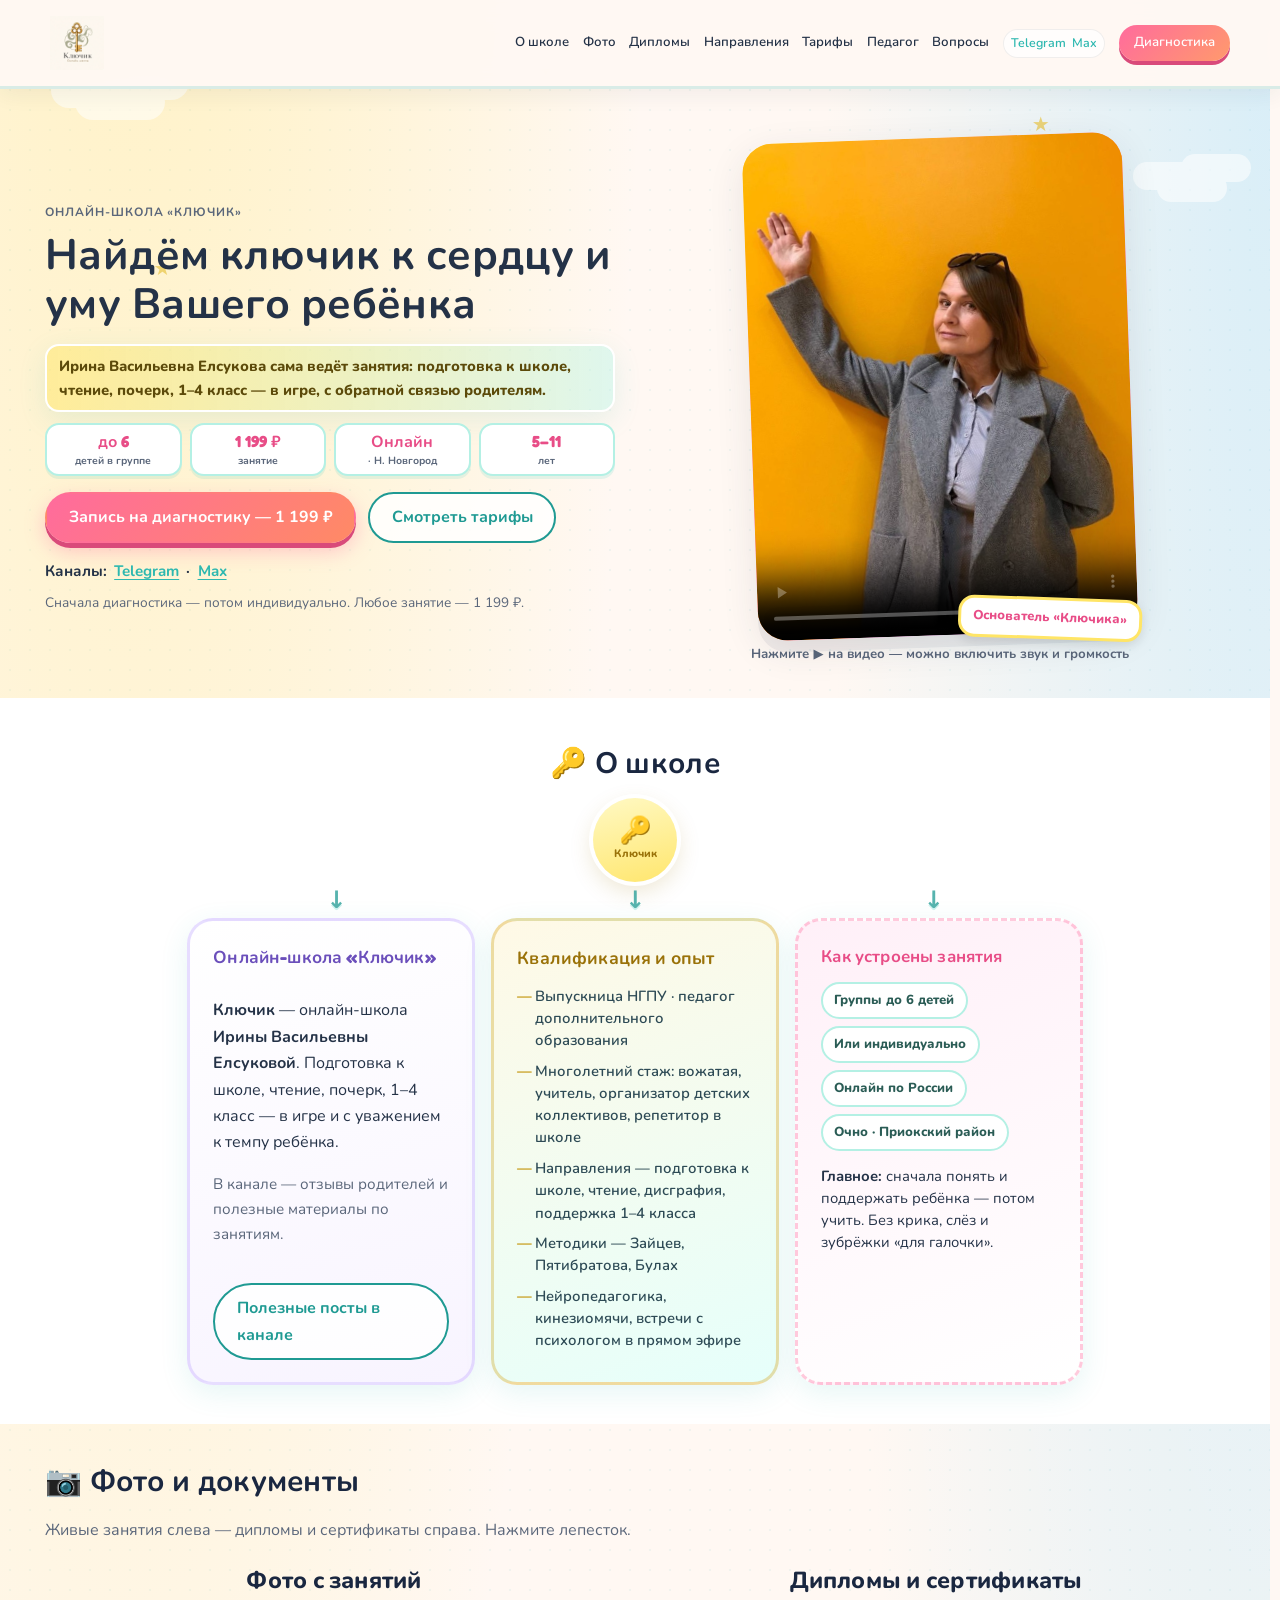
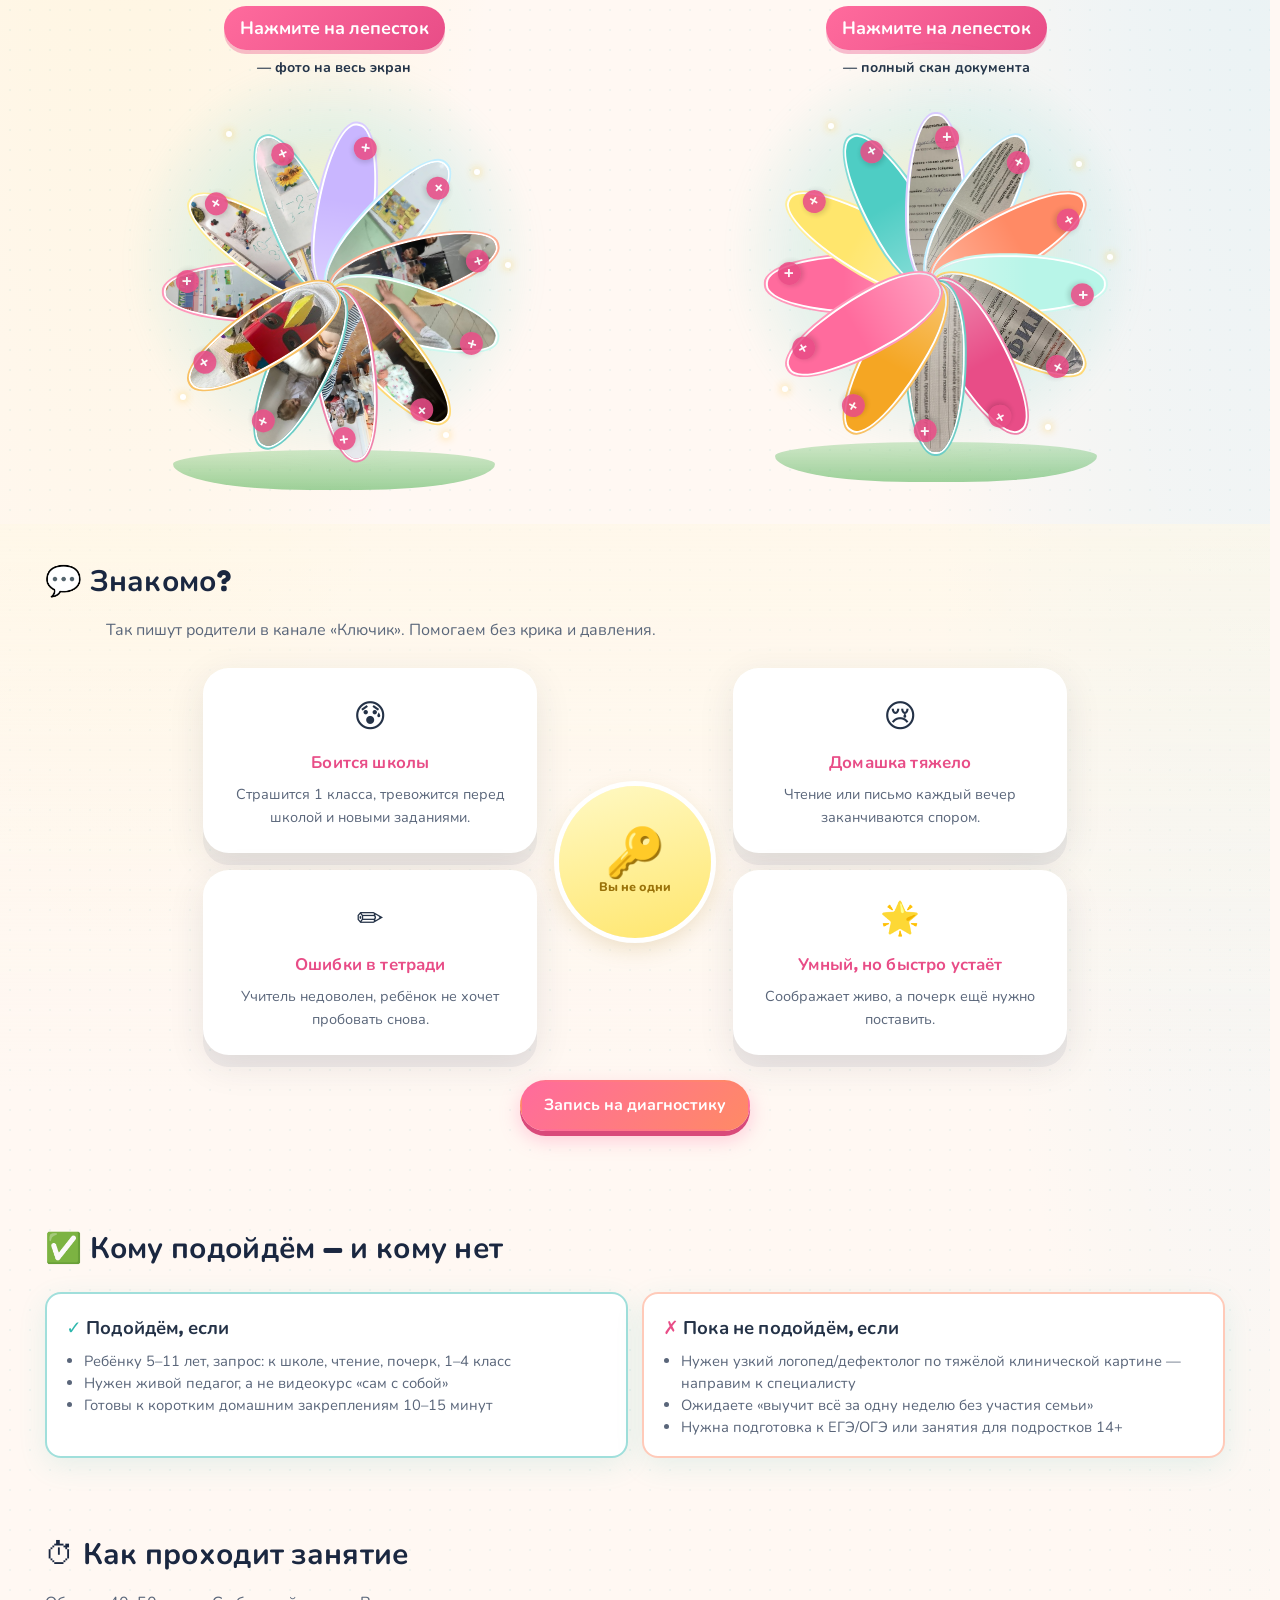
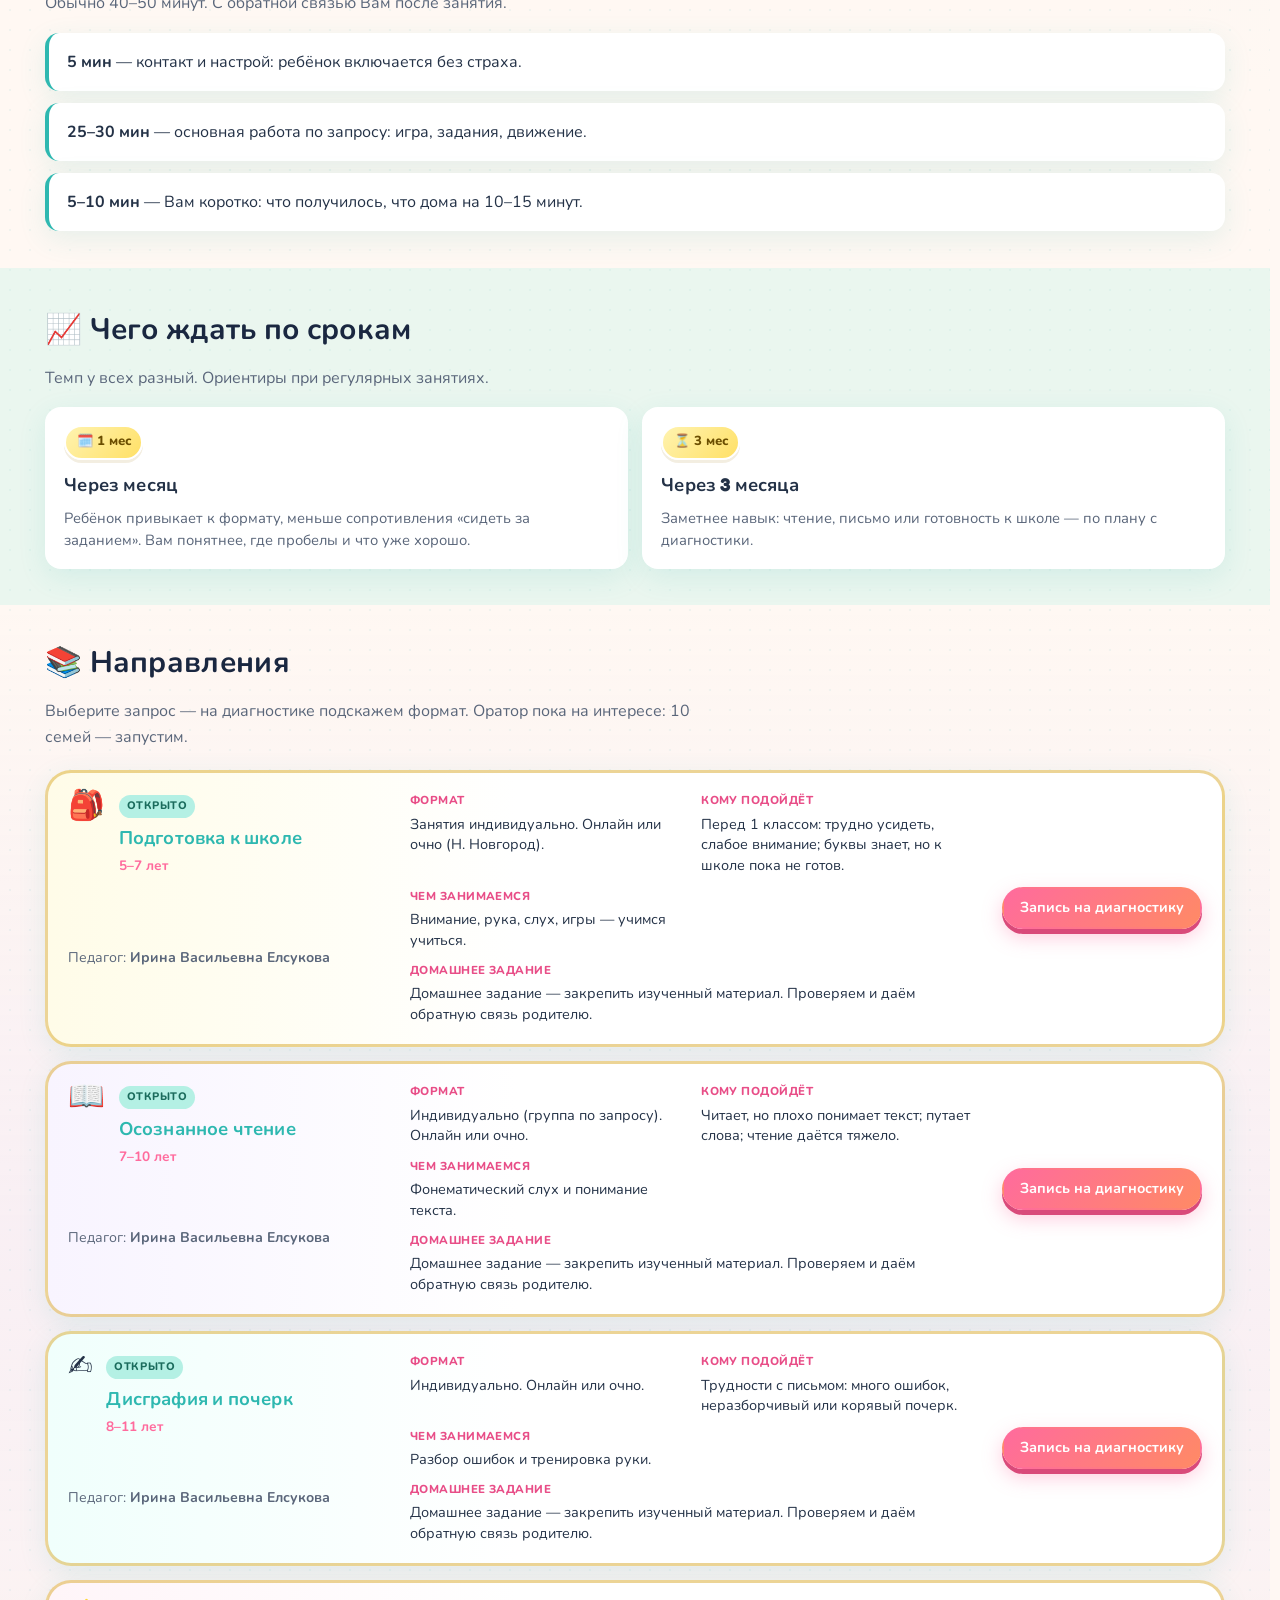
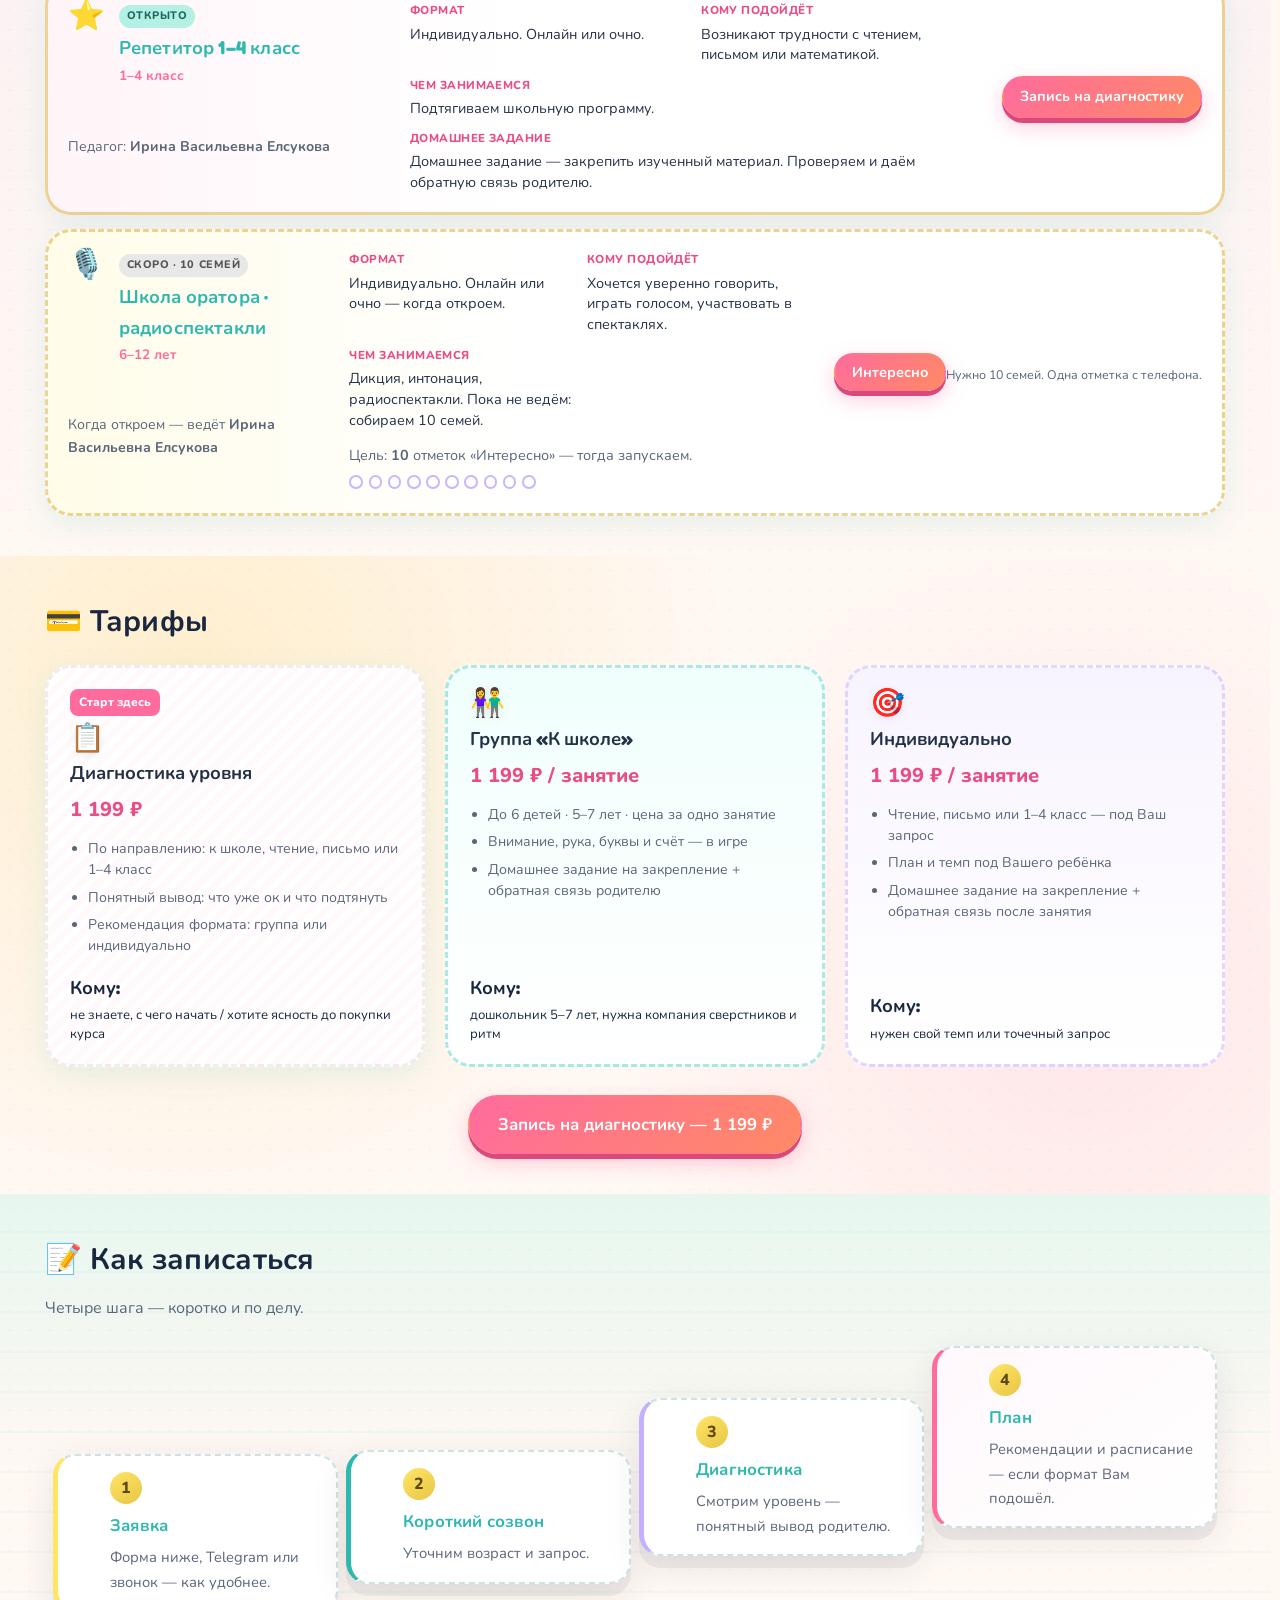
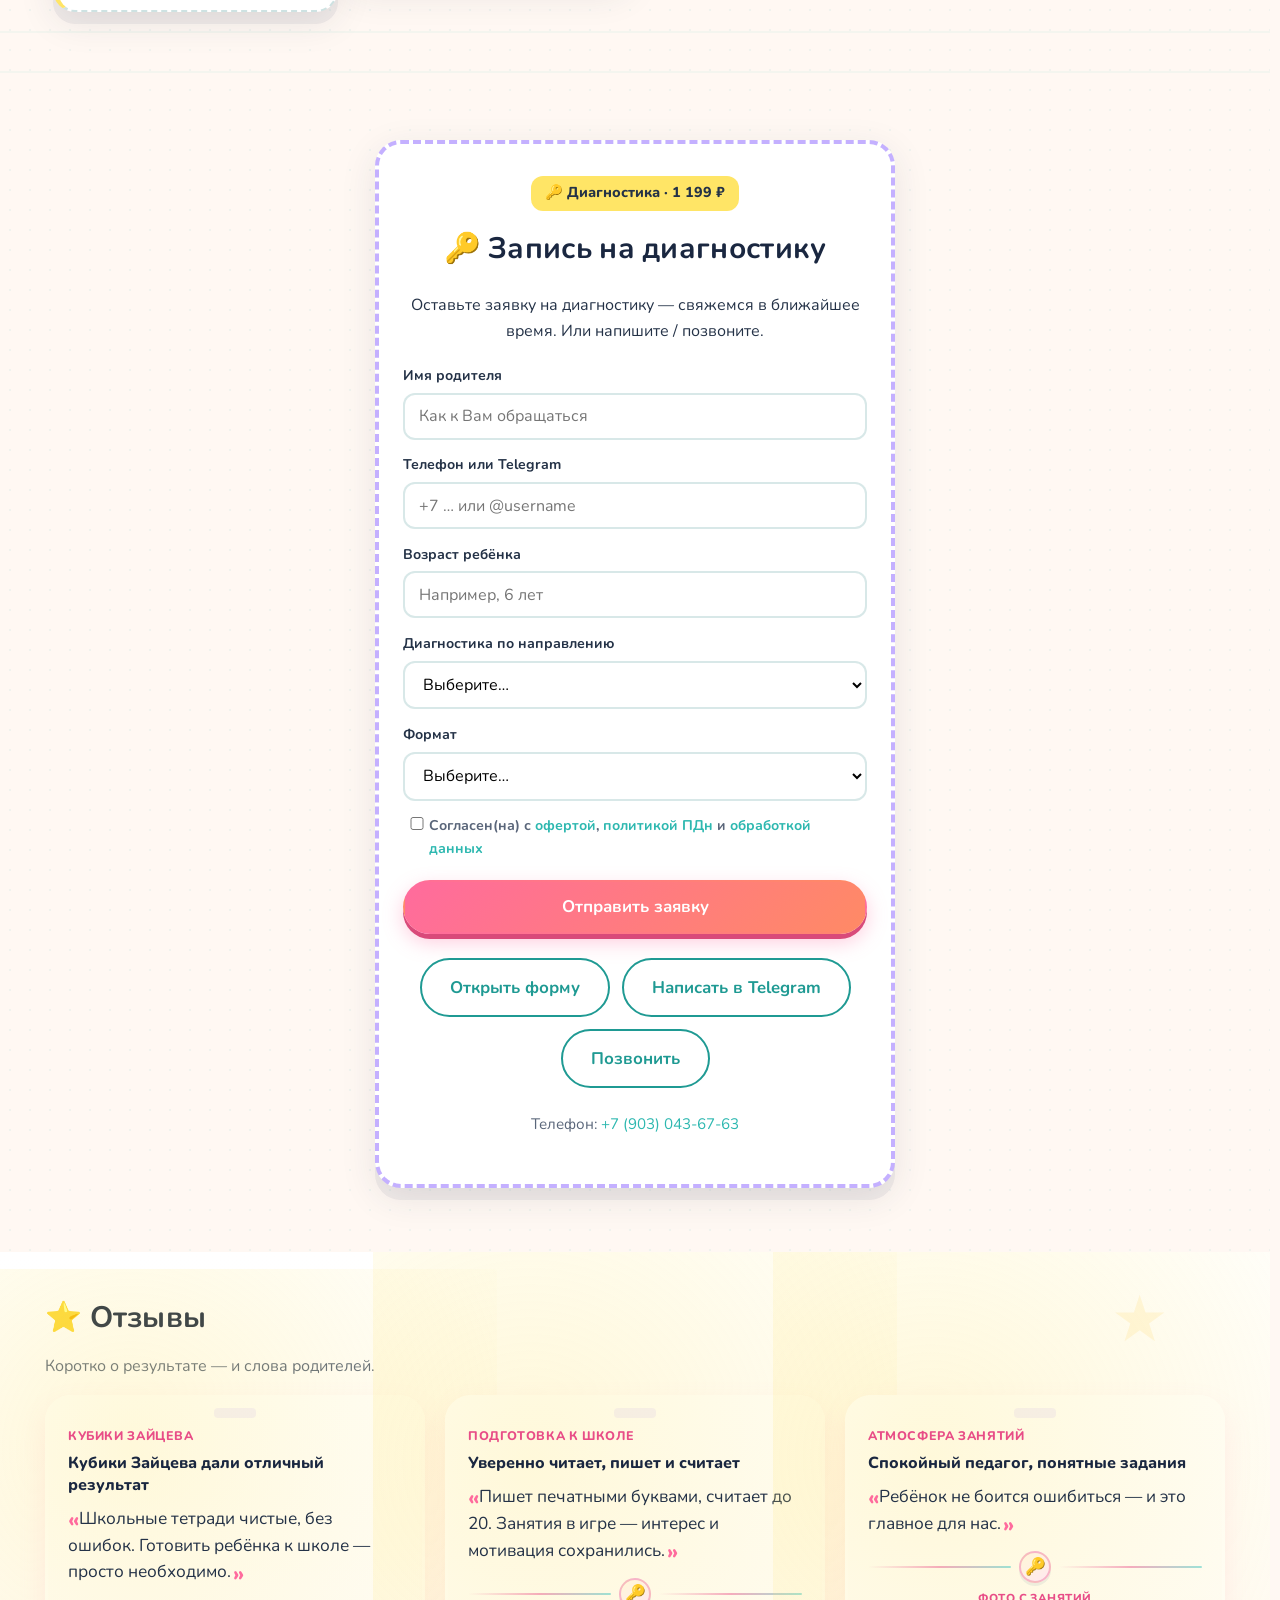
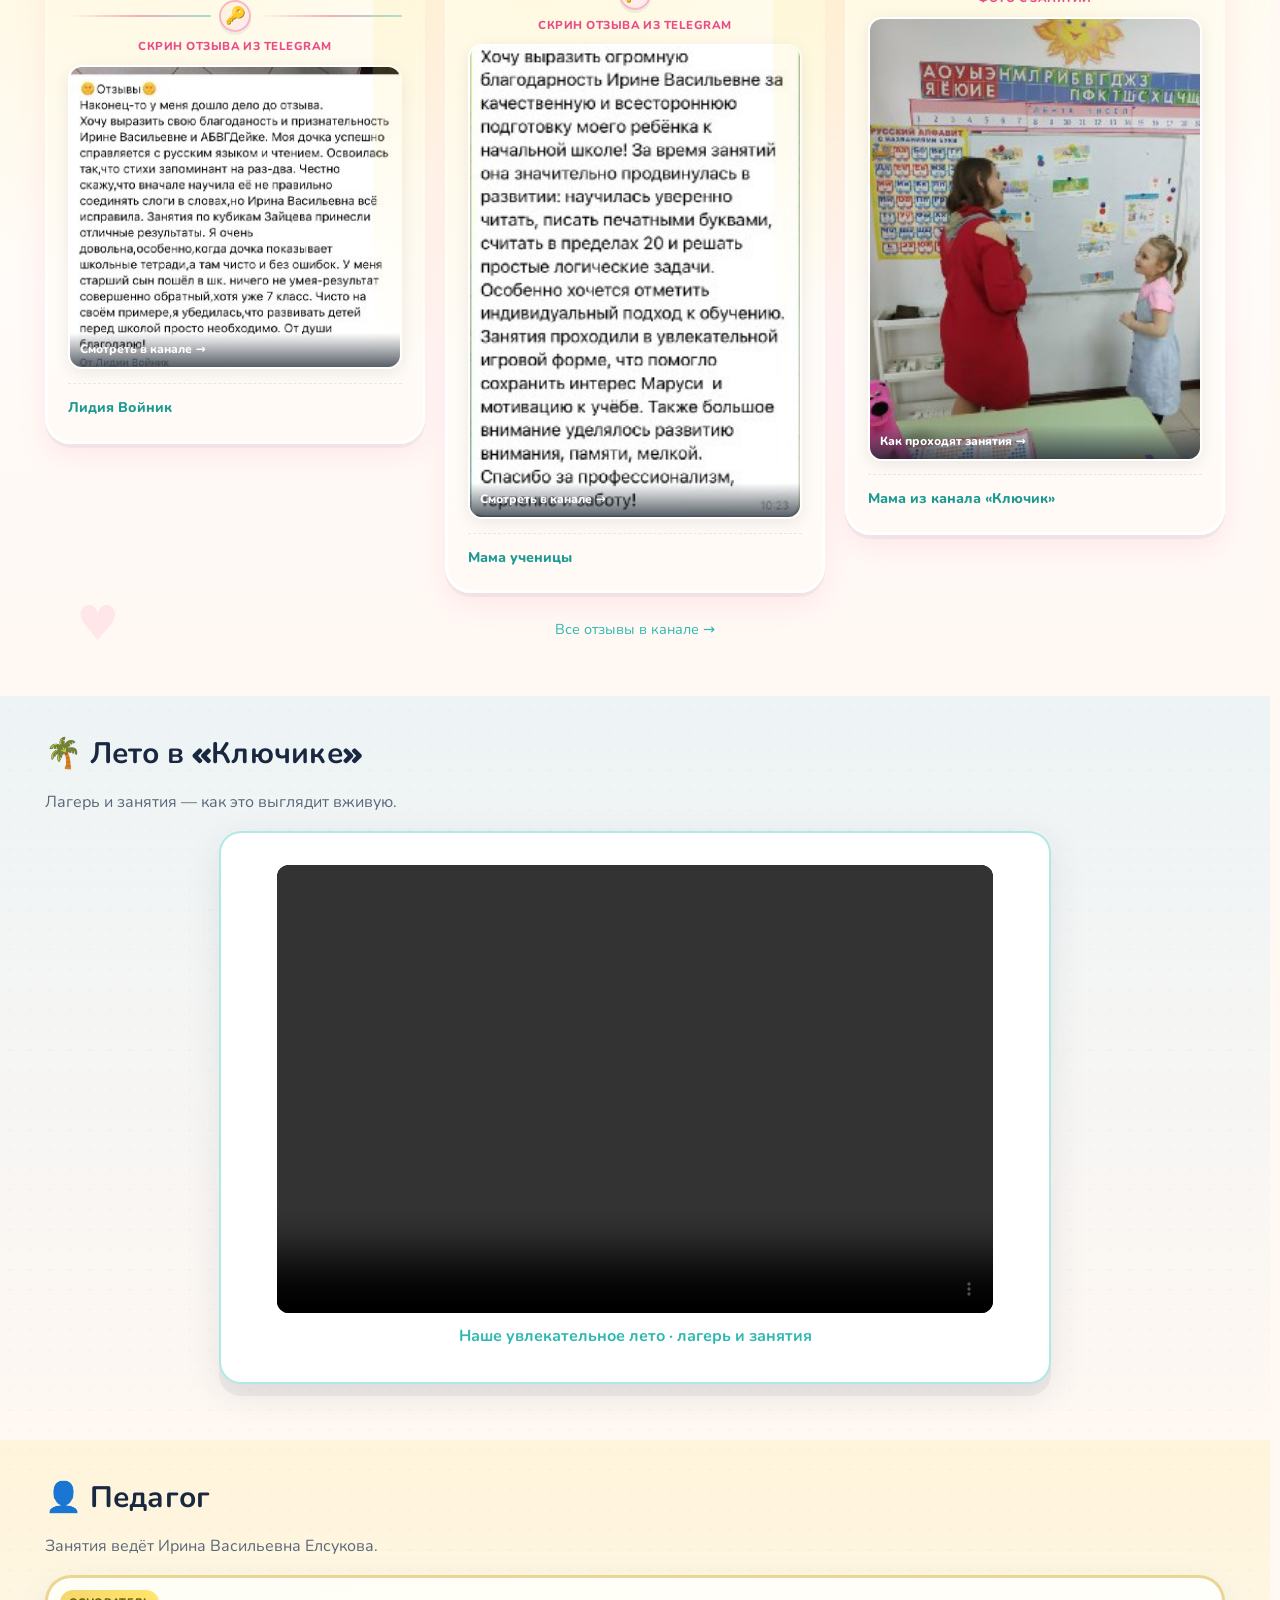
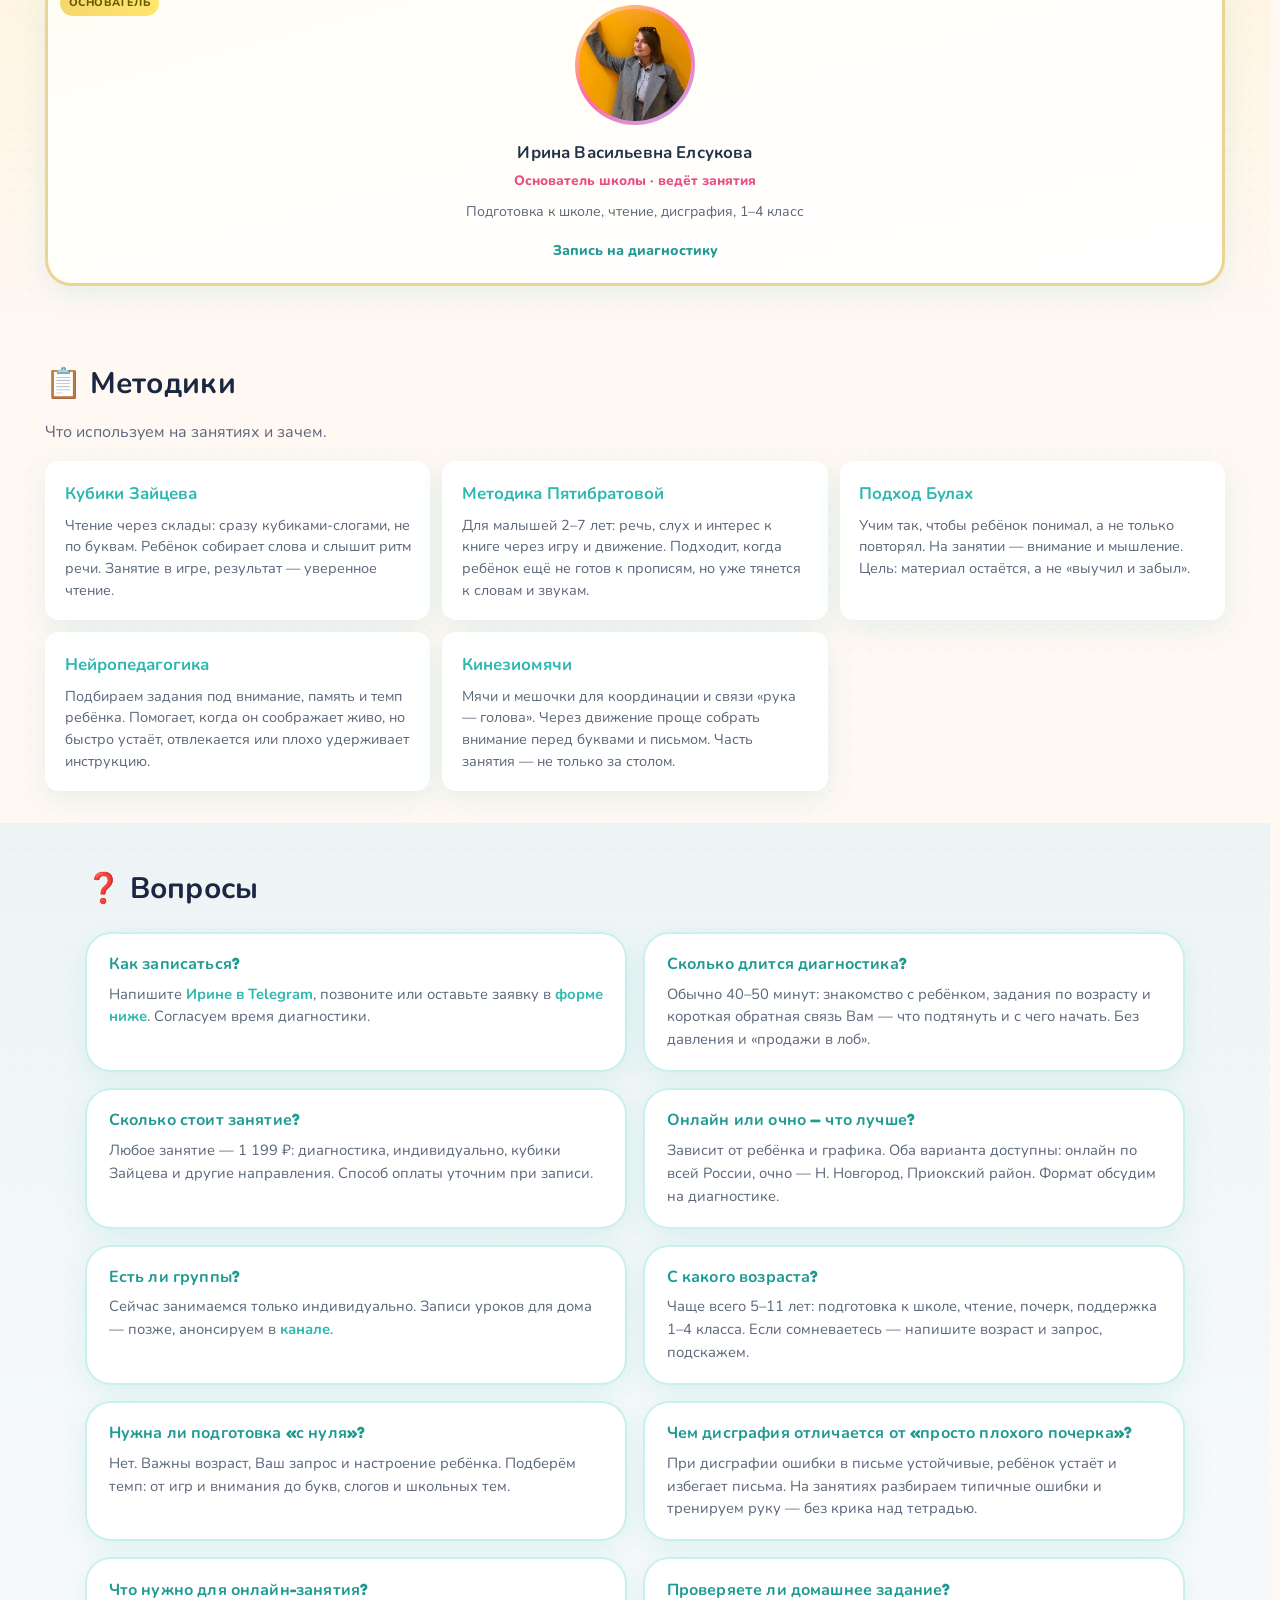
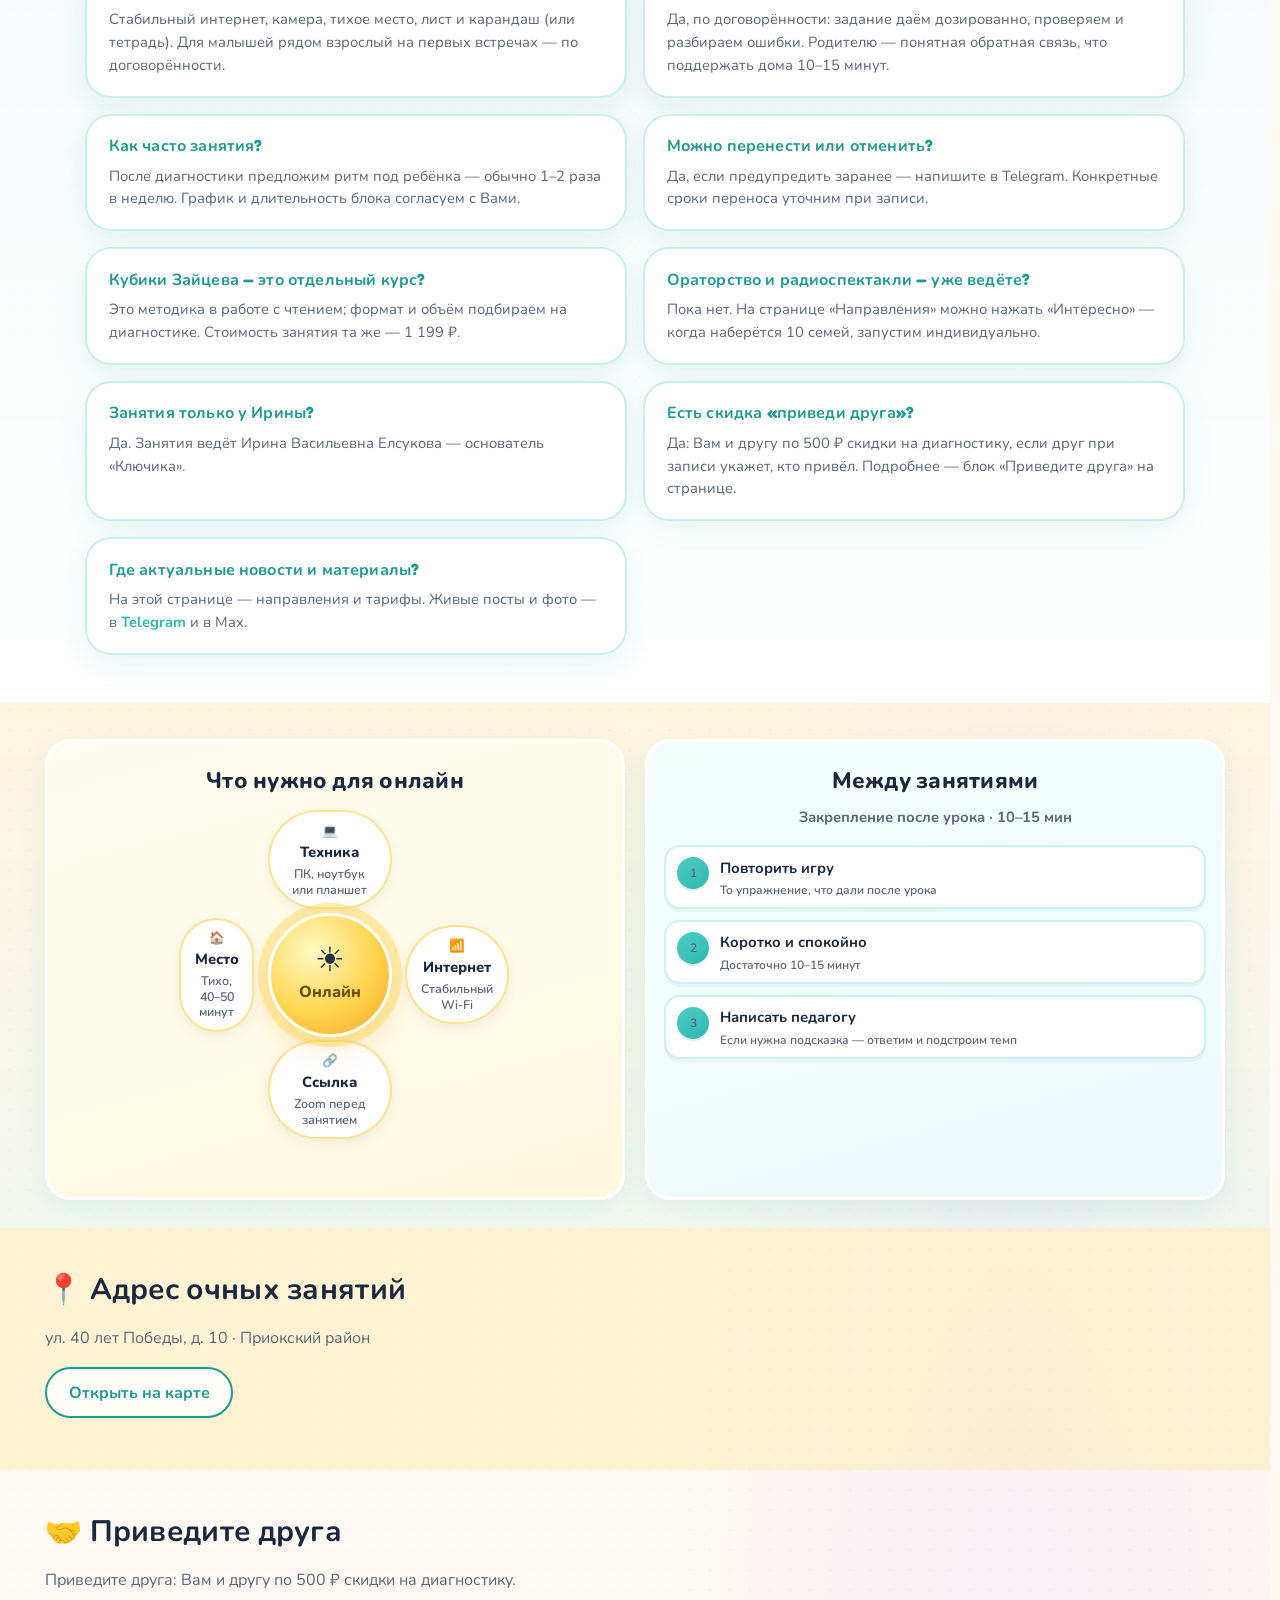
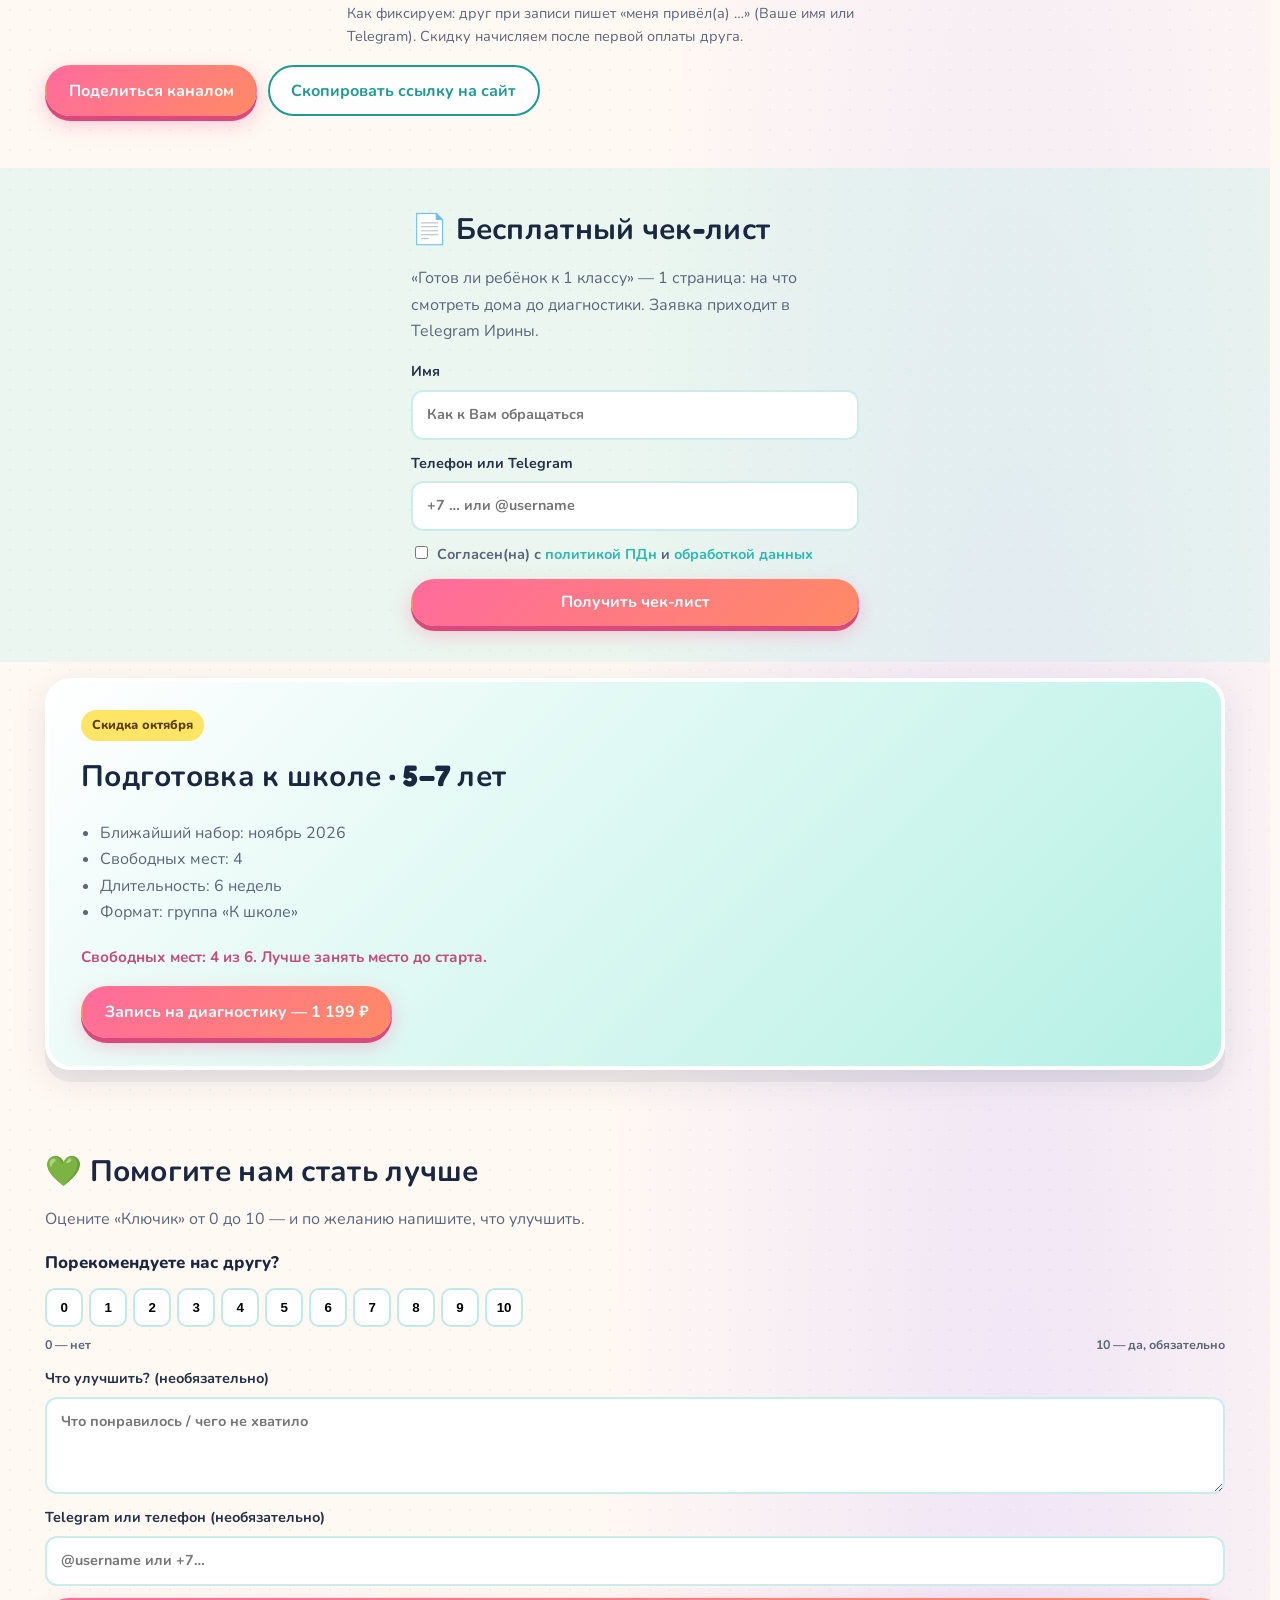
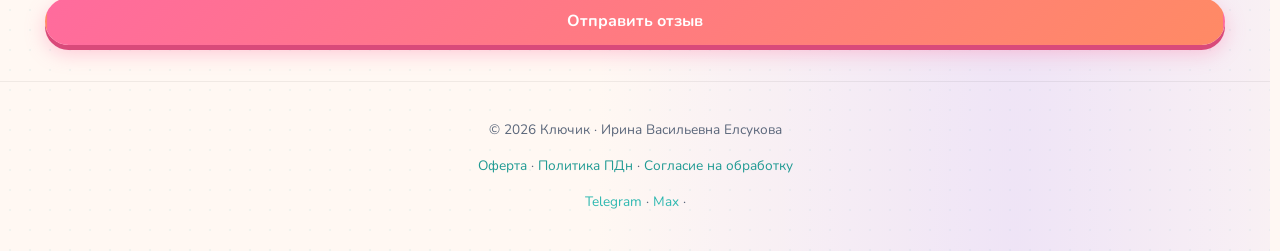
==== commit cb365802: "Klyuchik site" ====
--- a/index.html
+++ b/index.html
@@ -14,16 +14,17 @@
   <meta name="theme-color" content="#fff8f3" />
   <meta name="color-scheme" content="light" />
   <meta name="format-detection" content="telephone=no" />
-  <meta name="description" content="Ключик — онлайн-школа Ирины Елсуковой. Подготовка к школе, чтение, дисграфия, 1–4 класс. Диагностика уровня 999 ₽. Нижний Новгород и онлайн." />
+  <meta name="description" content="Ключик — онлайн-школа Ирины Елсуковой. Подготовка к школе, чтение, дисграфия, 1–4 класс. Занятие 1 199 ₽. Нижний Новгород и онлайн." />
   <meta name="keywords" content="подготовка к школе Нижний Новгород, репетитор 1 класс, дисграфия онлайн, чтение для детей, Ключик, Елсукова" />
   <meta property="og:type" content="website" />
   <meta property="og:locale" content="ru_RU" />
   <meta property="og:title" content="Ключик — онлайн-школа Ирины Елсуковой" />
-  <meta property="og:description" content="Подготовка к школе, чтение, дисграфия. Диагностика уровня — 999 ₽. Онлайн и очно в Н. Новгороде." />
+  <meta property="og:description" content="Подготовка к школе, чтение, дисграфия. Любое занятие — 1 199 ₽. Онлайн и очно в Н. Новгороде." />
  <meta property="og:image" content="assets/photos/irina-portrait-orange.jpg" />
   <meta name="twitter:card" content="summary_large_image" />
   <title>Ключик — онлайн-школа Ирины Елсуковой</title>
-  <link rel="icon" href="assets/icons/key.svg" type="image/svg+xml" />
+  <link rel="icon" href="assets/brand/favicon-64.png" type="image/png" />
+  <link rel="apple-touch-icon" href="assets/brand/apple-touch-icon.png" />
   <link rel="preconnect" href="https://fonts.googleapis.com" />
   <link rel="preconnect" href="https://fonts.gstatic.com" crossorigin />
   <link href="https://fonts.googleapis.com/css2?family=Fredoka:wght@500;600;700&family=Nunito:wght@400;600;700;800&display=swap" rel="stylesheet" />
@@ -44,36 +45,8 @@
 
   <header class="header">
     <div class="wrap header__inner">
-      <a class="logo" href="#">
-        <span class="logo__key" aria-hidden="true">
-          <svg class="logo__key-svg" xmlns="http://www.w3.org/2000/svg" viewBox="0 0 64 64" width="48" height="48" aria-hidden="true">
-            <defs>
-              <linearGradient id="logoKeyGold" x1="0%" y1="0%" x2="100%" y2="100%">
-                <stop offset="0%" stop-color="#fff9e0"/>
-               <stop offset="28%" stop-color="#f5d76e"/>
-                <stop offset="55%" stop-color="#d4a017"/>
-                <stop offset="100%" stop-color="#9a7209"/>
-              </linearGradient>
-              <radialGradient id="logoKeyShine" cx="30%" cy="25%" r="55%">
-                <stop offset="0%" stop-color="#fff" stop-opacity="0.85"/>
-                <stop offset="100%" stop-color="#fff" stop-opacity="0"/>
-              </radialGradient>
-              <filter id="logoKeyGlow" x="-20%" y="-20%" width="140%" height="140%">
-                <feDropShadow dx="0" dy="1" stdDeviation="1.2" flood-color="#c9a227" flood-opacity="0.45"/>
-             </filter>
-            </defs>
-            <g filter="url(#logoKeyGlow)">
-              <circle cx="22" cy="22" r="14" fill="url(#logoKeyGold)" stroke="#8f6b12" stroke-width="1.6"/>
-              <circle cx="22" cy="22" r="14" fill="url(#logoKeyShine)"/>
-              <circle cx="22" cy="22" r="6" fill="#fffdf5" stroke="#b8922a" stroke-width="1.3"/>
-              <rect x="32" y="19" width="26" height="6" rx="2" fill="url(#logoKeyGold)" stroke="#8f6b12" stroke-width="1.3"/>
-              <rect x="50" y="16" width="4" height="12" rx="1.2" fill="url(#logoKeyGold)" stroke="#8f6b12" stroke-width="1"/>
-              <rect x="42" y="16" width="4" height="12" rx="1.2" fill="url(#logoKeyGold)" stroke="#8f6b12" stroke-width="1"/>
-              <rect x="34" y="16" width="4" height="12" rx="1.2" fill="url(#logoKeyGold)" stroke="#8f6b12" stroke-width="1"/>
-           </g>
-          </svg>
-        </span>
-        <span class="logo__text">Ключик</span>
+      <a class="logo logo--brand" href="#" aria-label="Ключик — онлайн-школа">
+        <img class="logo__img" src="assets/brand/logo-klyuchik-premium.png" width="160" height="160" alt="Ключик — онлайн-школа" />
       </a>
       <button type="button" class="nav-toggle" id="nav-toggle" aria-expanded="false" aria-controls="site-nav">
         <span class="nav-toggle__bar"></span>
@@ -87,7 +60,7 @@
         <a href="#docs">Дипломы</a>
         <a href="#directions">Направления</a>
         <a href="#pricing">Тарифы</a>
-        <a href="#team">Педагоги</a>
+        <a href="#team">Педагог</a>
         <a href="#faq">Вопросы</a>
         <span class="nav__social" aria-label="Соцсети">
           <a class="nav__social-link" id="nav-telegram" href="https://t.me/klushikkk" target="_blank" rel="noopener">Telegram</a>
@@ -107,11 +80,11 @@
          <p class="eyebrow" id="hero-eyebrow">Онлайн-школа «Ключик»</p>
           <h1 id="hero-title">Найдём ключик к сердцу и уму Вашего ребёнка</h1>
           <p class="hero__promise" id="hero-lead">
-            Ирина Васильевна Елсукова сама ведёт занятия: подготовка к школе, чтение, почерк, 1–4 класс — в игре, с обратной связью родителям. Рядом команда педагогов — один стандарт.
+            Ирина Васильевна Елсукова сама ведёт занятия: подготовка к школе, чтение, почерк, 1–4 класс — в игре, с обратной связью родителям.
           </p>
           <div class="hero__stats" id="hero-trust-stats" aria-label="Коротко о школе"></div>
           <div class="hero__actions">
-            <a class="btn btn--primary btn--shine" id="btn-hero-signup" href="#signup">Запись на диагностику — 999 ₽</a>
+            <a class="btn btn--primary btn--shine" id="btn-hero-signup" href="#signup">Запись на диагностику — 1 199 ₽</a>
             <a class="btn btn--ghost" href="#pricing">Смотреть тарифы</a>
           </div>
           <p class="hero__socials" aria-label="Наши каналы">
@@ -120,7 +93,7 @@
             <span id="hero-max-sep" aria-hidden="true" hidden>·</span>
             <a id="btn-max" href="#" target="_blank" rel="noopener" hidden>Max</a>
           </p>
-          <p class="hero__micro">Сначала диагностика — потом группа или индивидуально.</p>
+          <p class="hero__micro">Сначала диагностика — потом индивидуально. Любое занятие — 1 199 ₽.</p>
           <p class="hero__city" id="hero-city" hidden></p>
         </div>
         <div class="hero__media">
@@ -319,7 +292,7 @@
 <section class="programs programs--path" id="directions">
       <div class="wrap">
         <h2 class="title-fun">📚 Направления</h2>
-        <p class="section-lead section-lead--tight">Выберите запрос — на диагностике подскажем формат.</p>
+        <p class="section-lead section-lead--tight">Выберите запрос — на диагностике подскажем формат. Оратор пока на интересе: 10 семей — запустим.</p>
         <div id="programs-grid"></div>
      </div>
     </section>
@@ -446,8 +419,8 @@
 
 <section class="team" id="team">
       <div class="wrap">
-        <h2 class="title-fun">👥 Команда</h2>
-        <p class="section-lead section-lead--tight">Ирина Васильевна ведёт занятия сама. Слоты педагогов готовы — заполним профили.</p>
+        <h2 class="title-fun">👤 Педагог</h2>
+        <p class="section-lead section-lead--tight">Занятия ведёт Ирина Васильевна Елсукова.</p>
         <div class="team__grid" id="team-grid"></div>
       </div>
     </section>
--- a/styles.css
+++ b/styles.css
@@ -273,6 +273,19 @@
   line-height: 1.1;
 }
 
+.logo--brand {
+  gap: 0;
+  text-shadow: none;
+}
+
+.logo__img {
+  display: block;
+  width: auto;
+  height: 3.4rem;
+  max-width: min(11rem, 42vw);
+  object-fit: contain;
+}
+
 img,
 video {
   max-width: 100%;
@@ -2541,6 +2554,49 @@
   color: #555;
 }
 
+.waitlist {
+  grid-column: 1 / -1;
+  margin-top: 0.2rem;
+}
+
+.waitlist__goal {
+  margin: 0 0 0.45rem;
+  font-size: 0.9rem;
+  color: var(--muted);
+}
+
+.waitlist-dots {
+  display: flex;
+  flex-wrap: wrap;
+  gap: 0.35rem;
+  margin-bottom: 0.35rem;
+}
+
+.waitlist-dot {
+  width: 0.85rem;
+  height: 0.85rem;
+  border-radius: 50%;
+  border: 2px solid #c9b6ff;
+  background: #fff;
+}
+
+.waitlist-dot--you {
+  background: #7c5cbf;
+  border-color: #7c5cbf;
+}
+
+.waitlist__hint {
+  margin: 0.4rem 0 0;
+  font-size: 0.78rem;
+  color: var(--muted);
+  max-width: 16rem;
+}
+
+.waitlist-btn:disabled {
+  opacity: 0.75;
+  cursor: default;
+}
+
 .direction-row__title {
   margin: 0 0 0.15rem;
   font-size: 1.15rem;
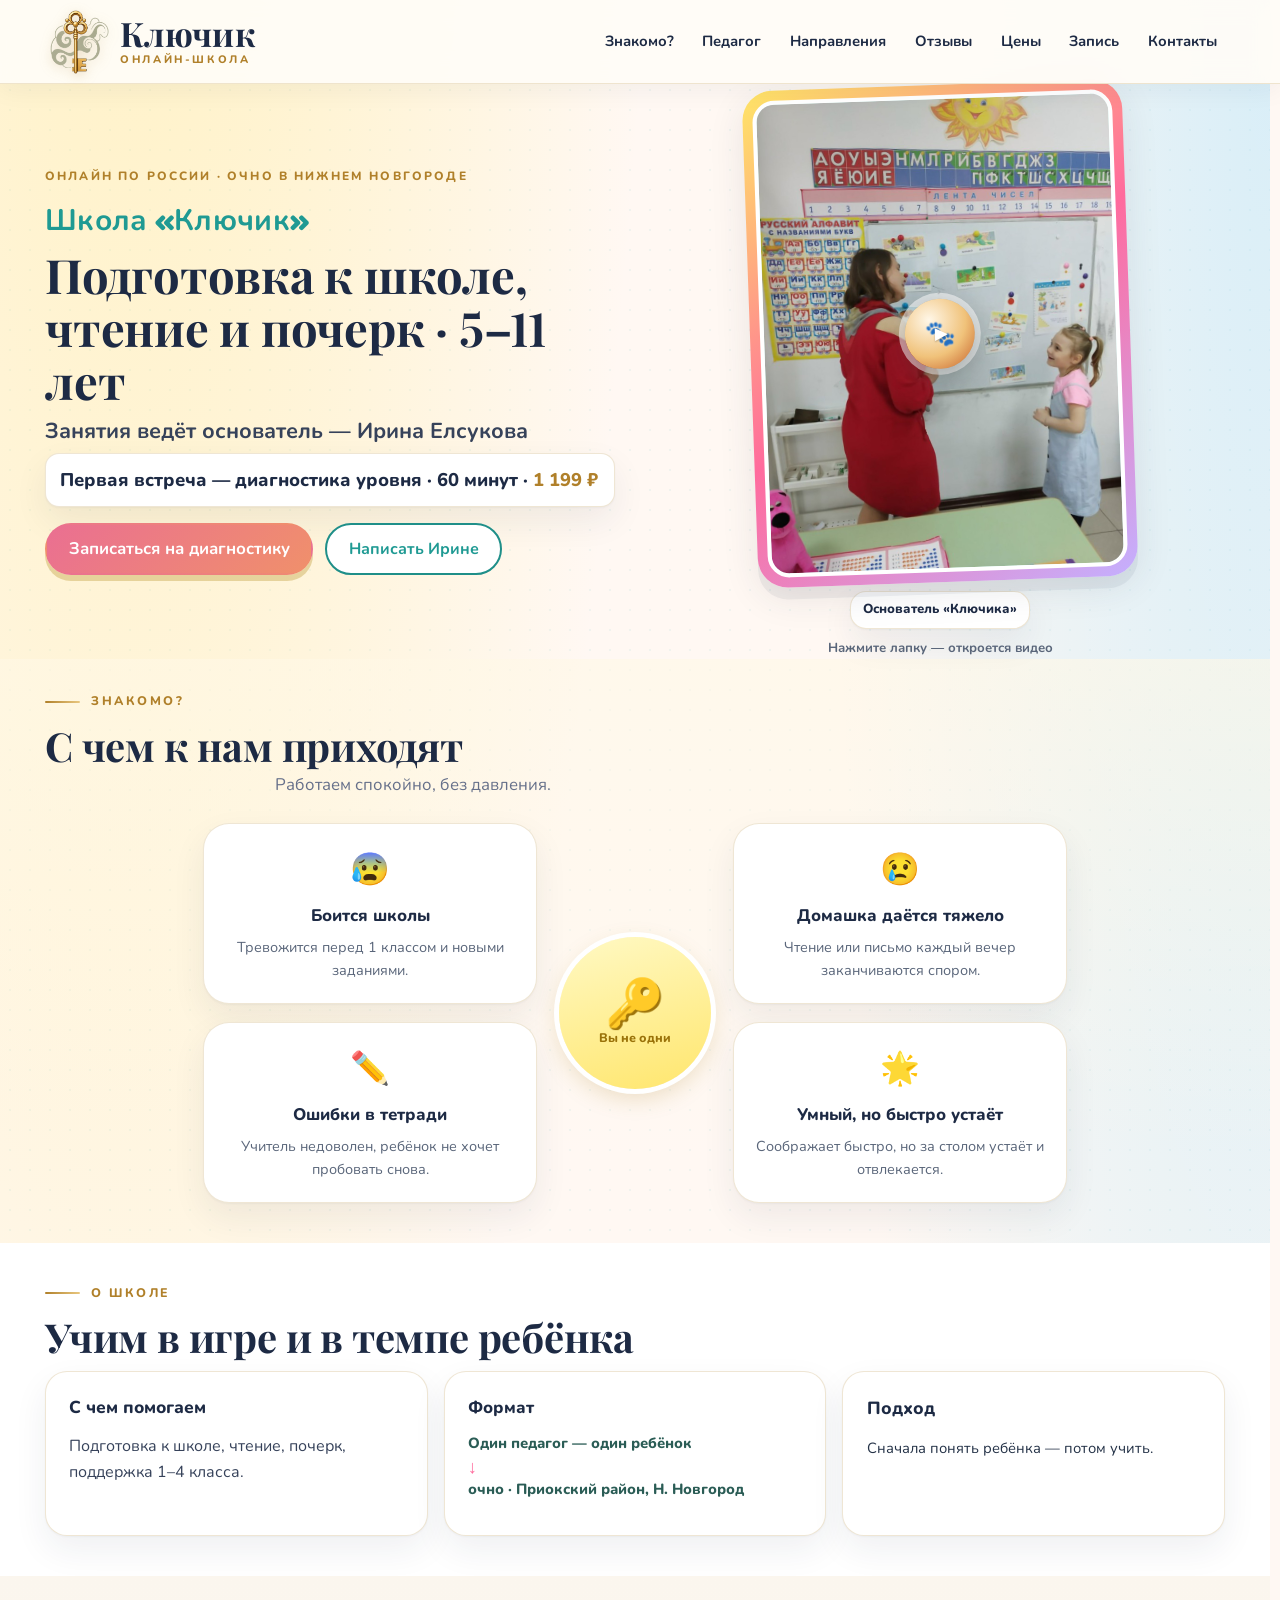
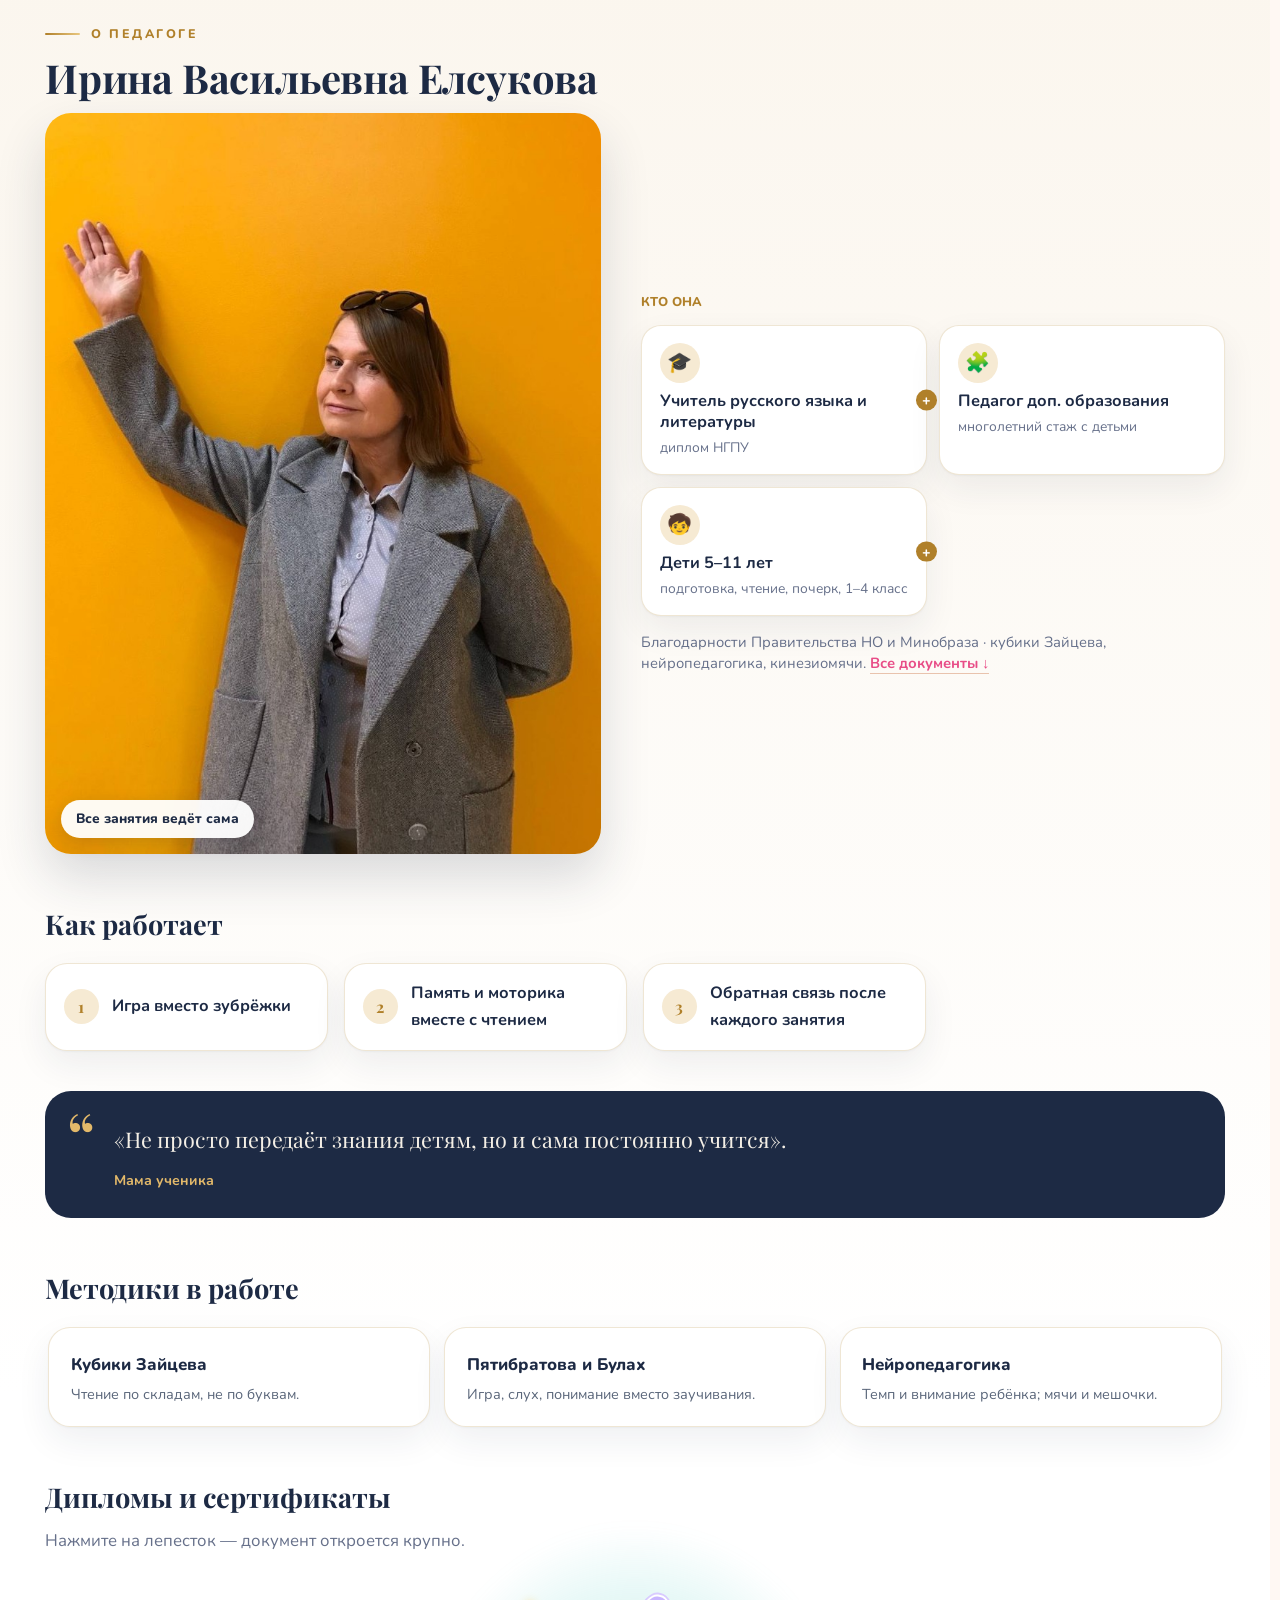
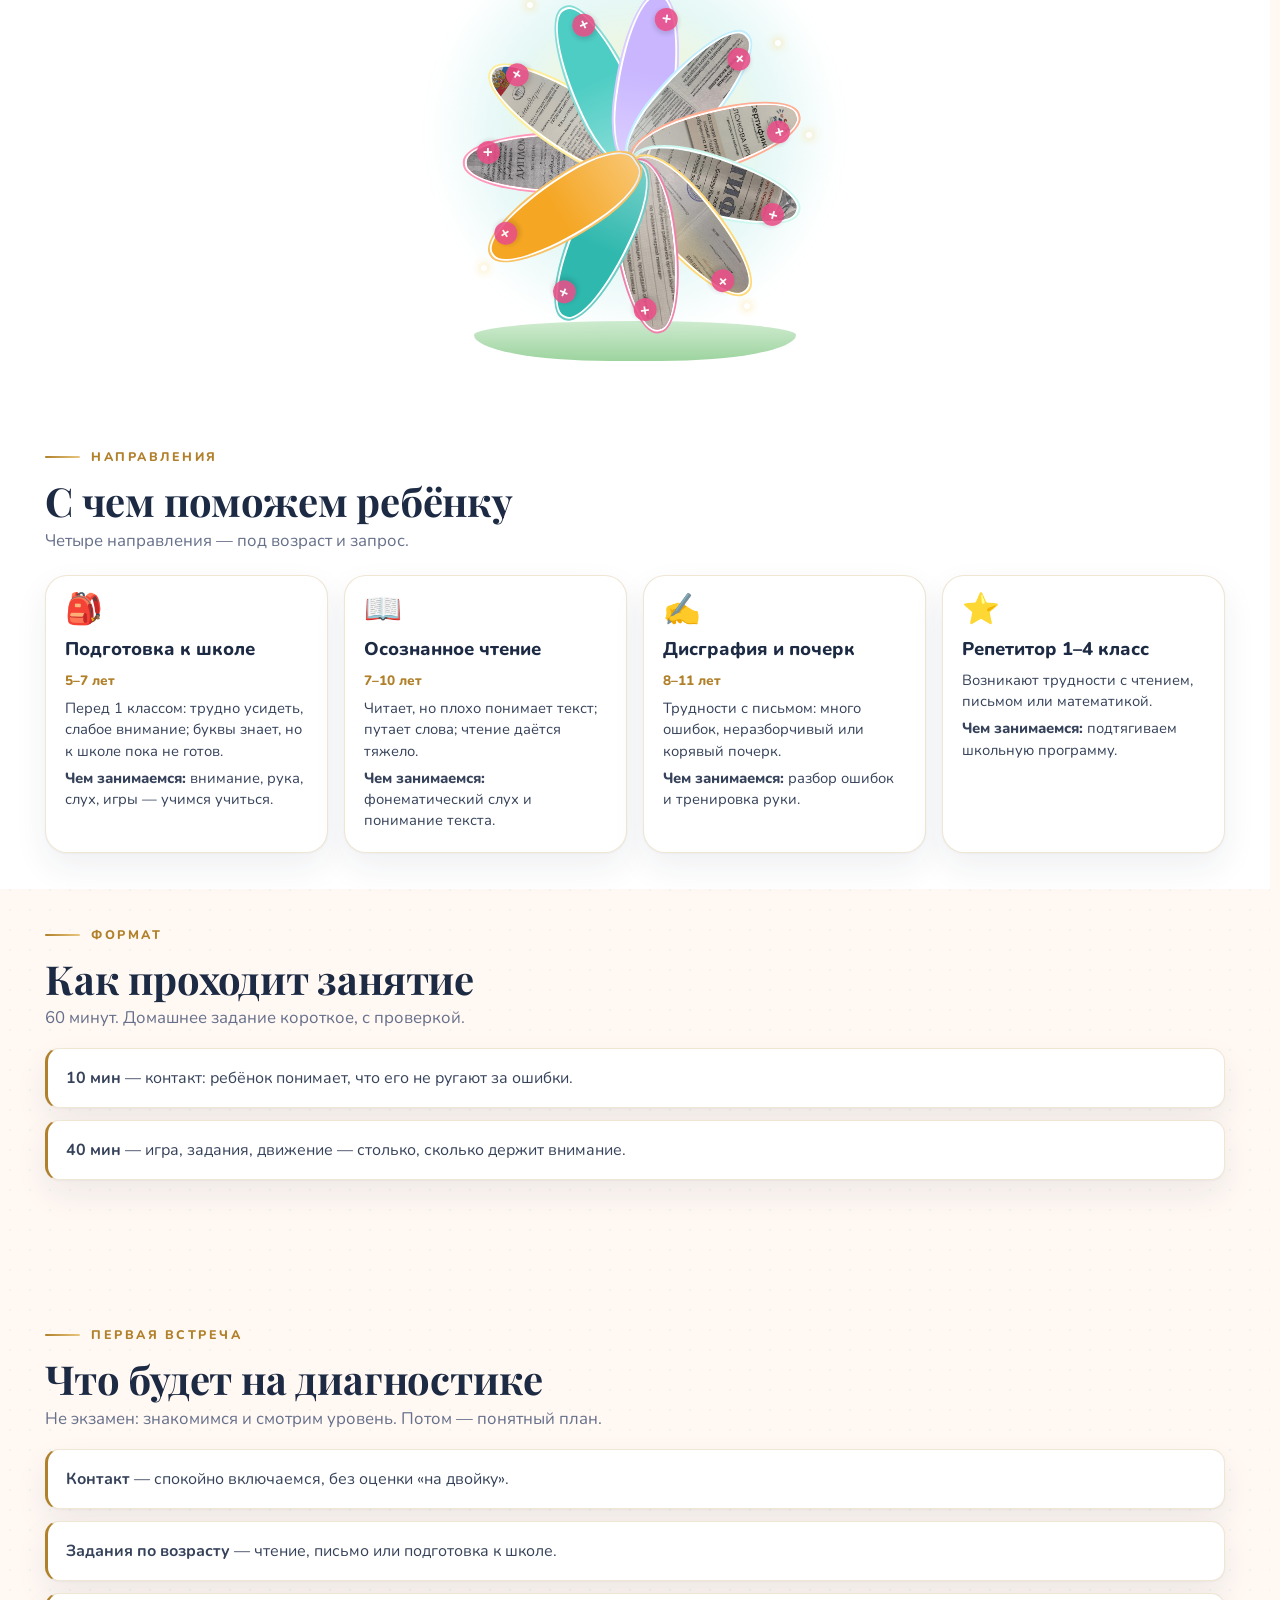
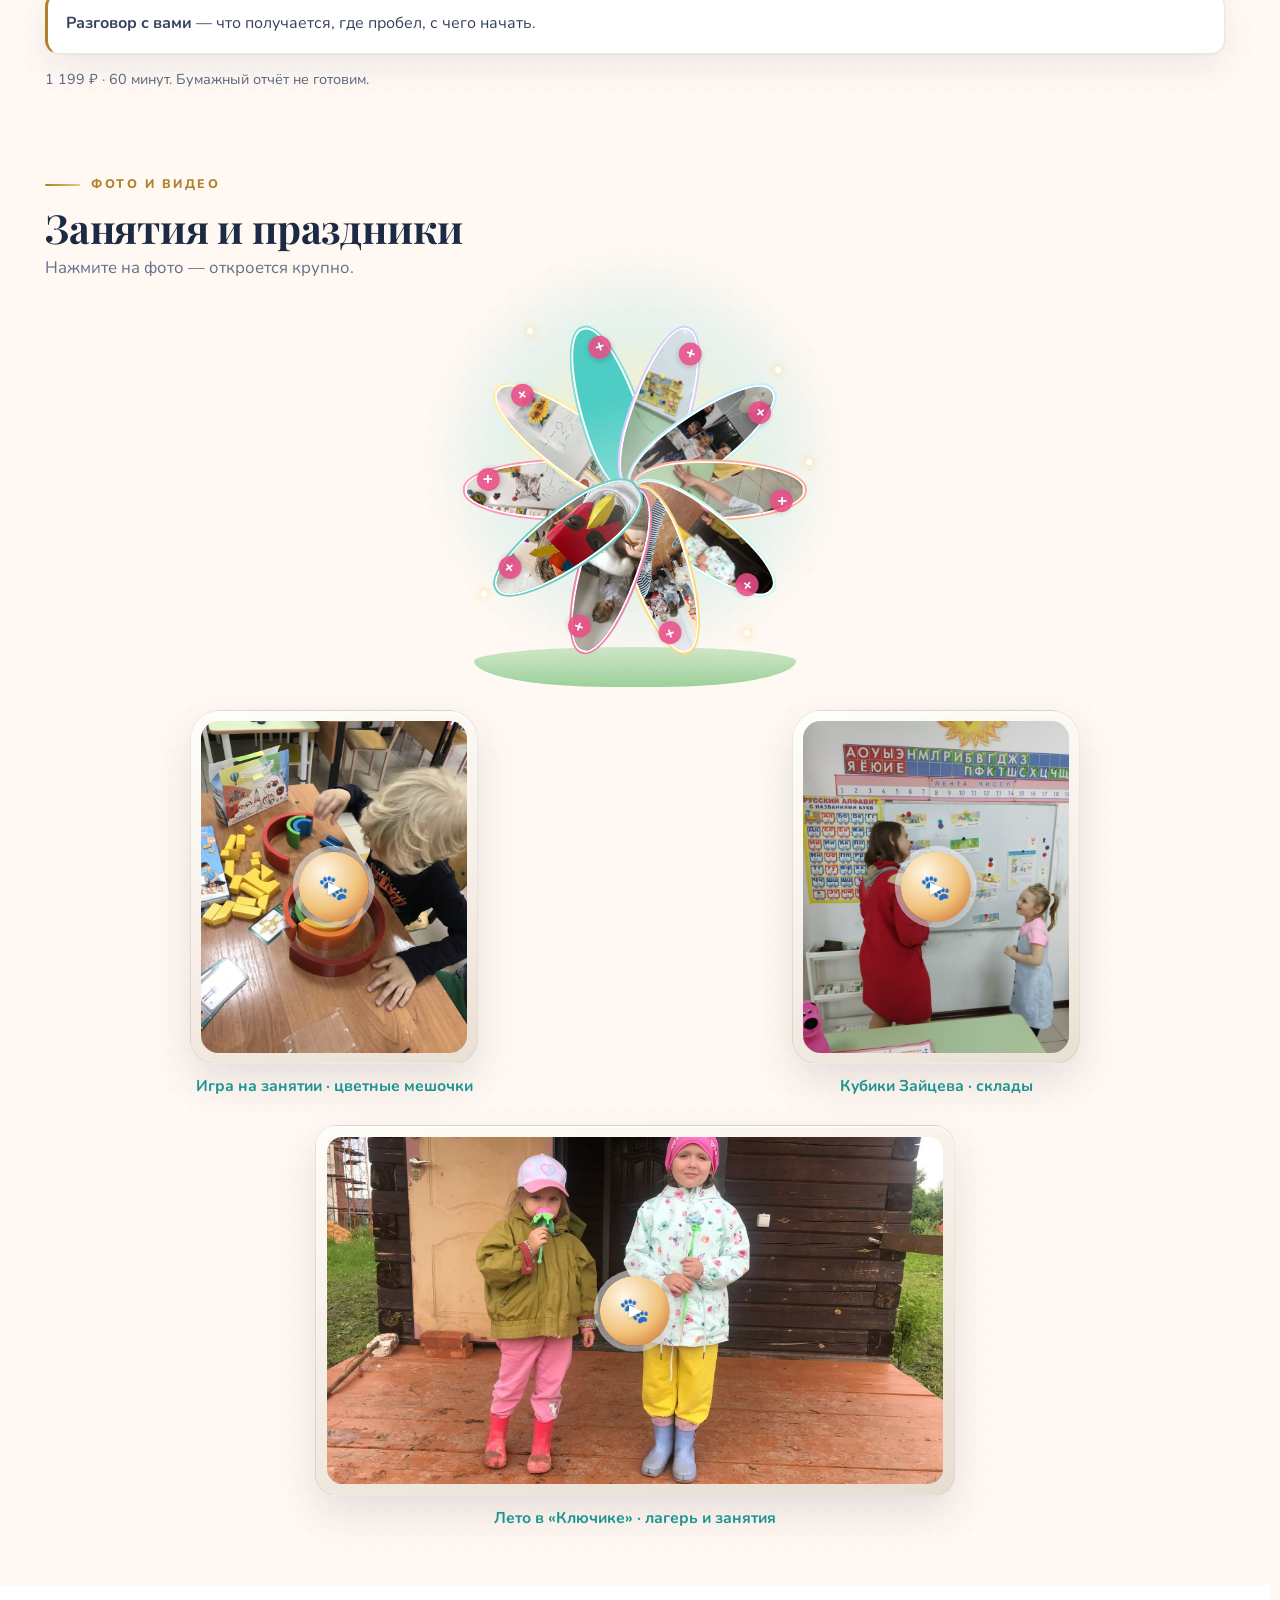
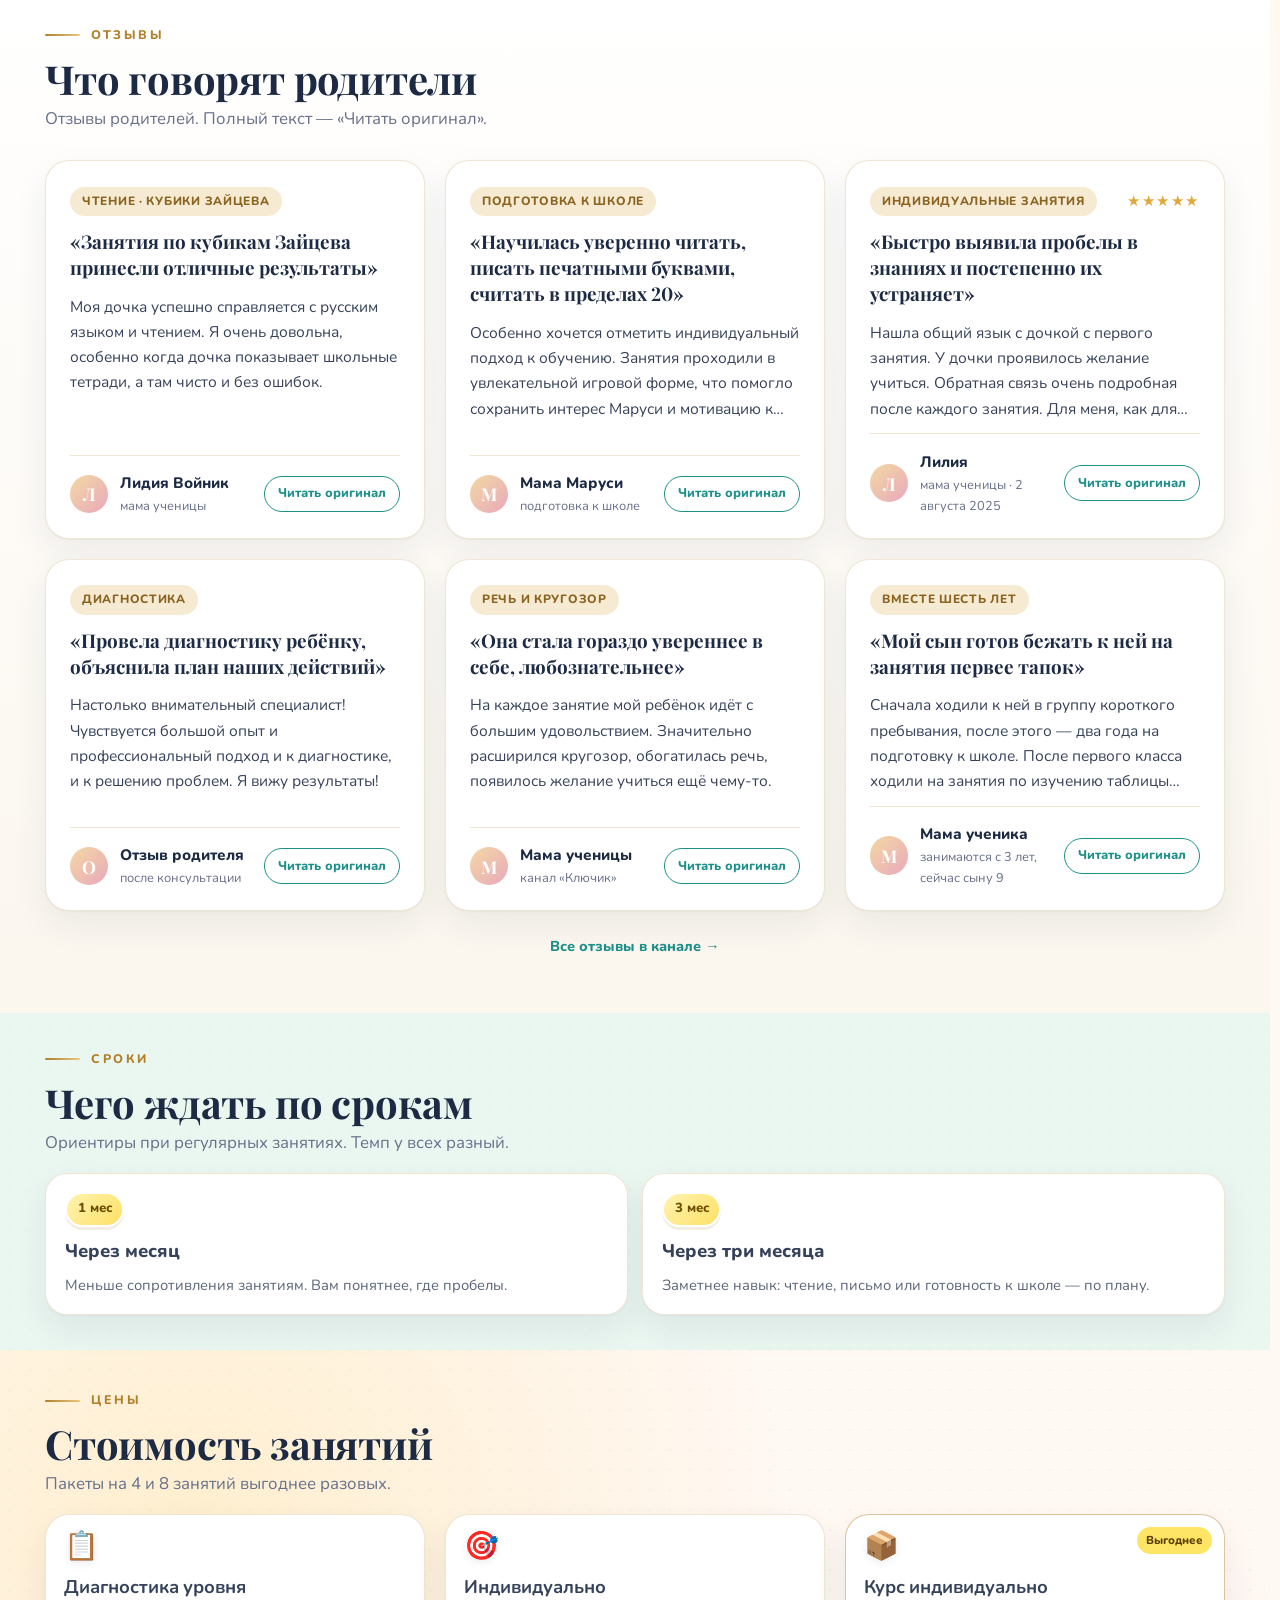
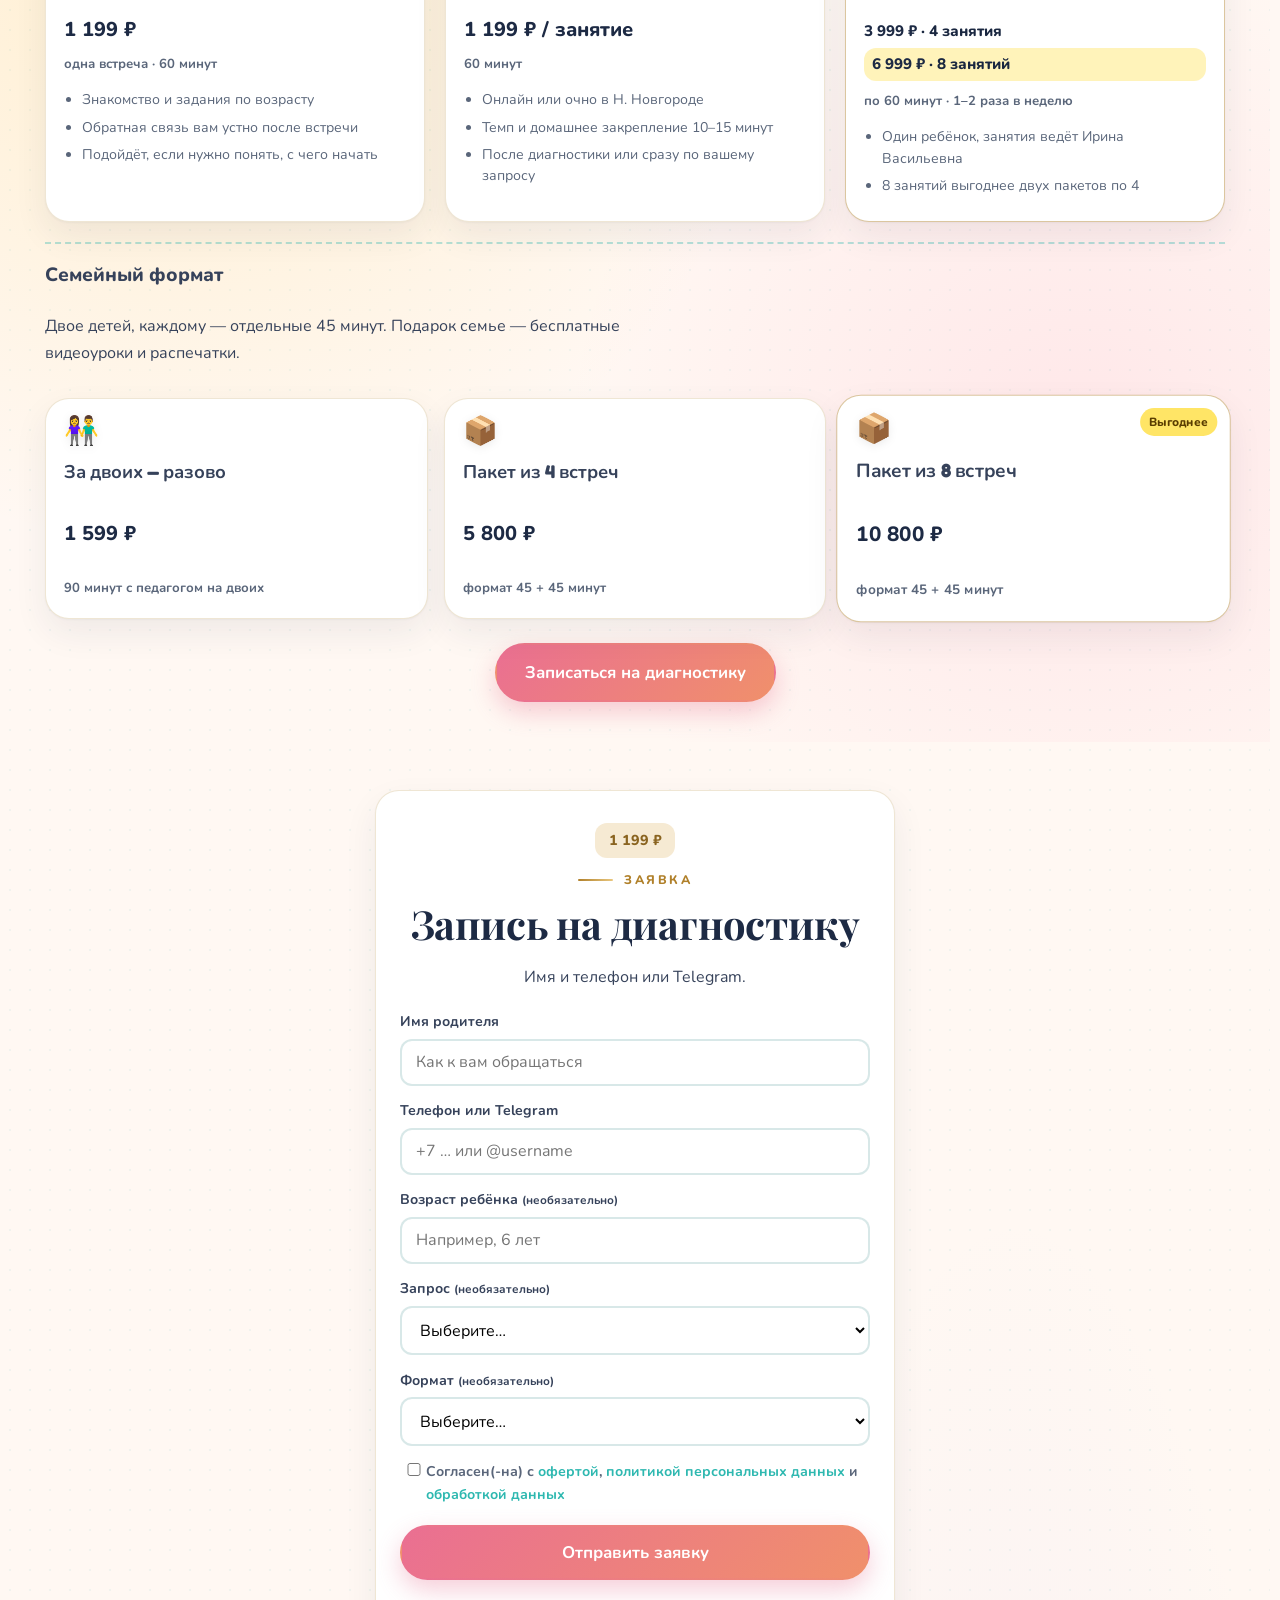
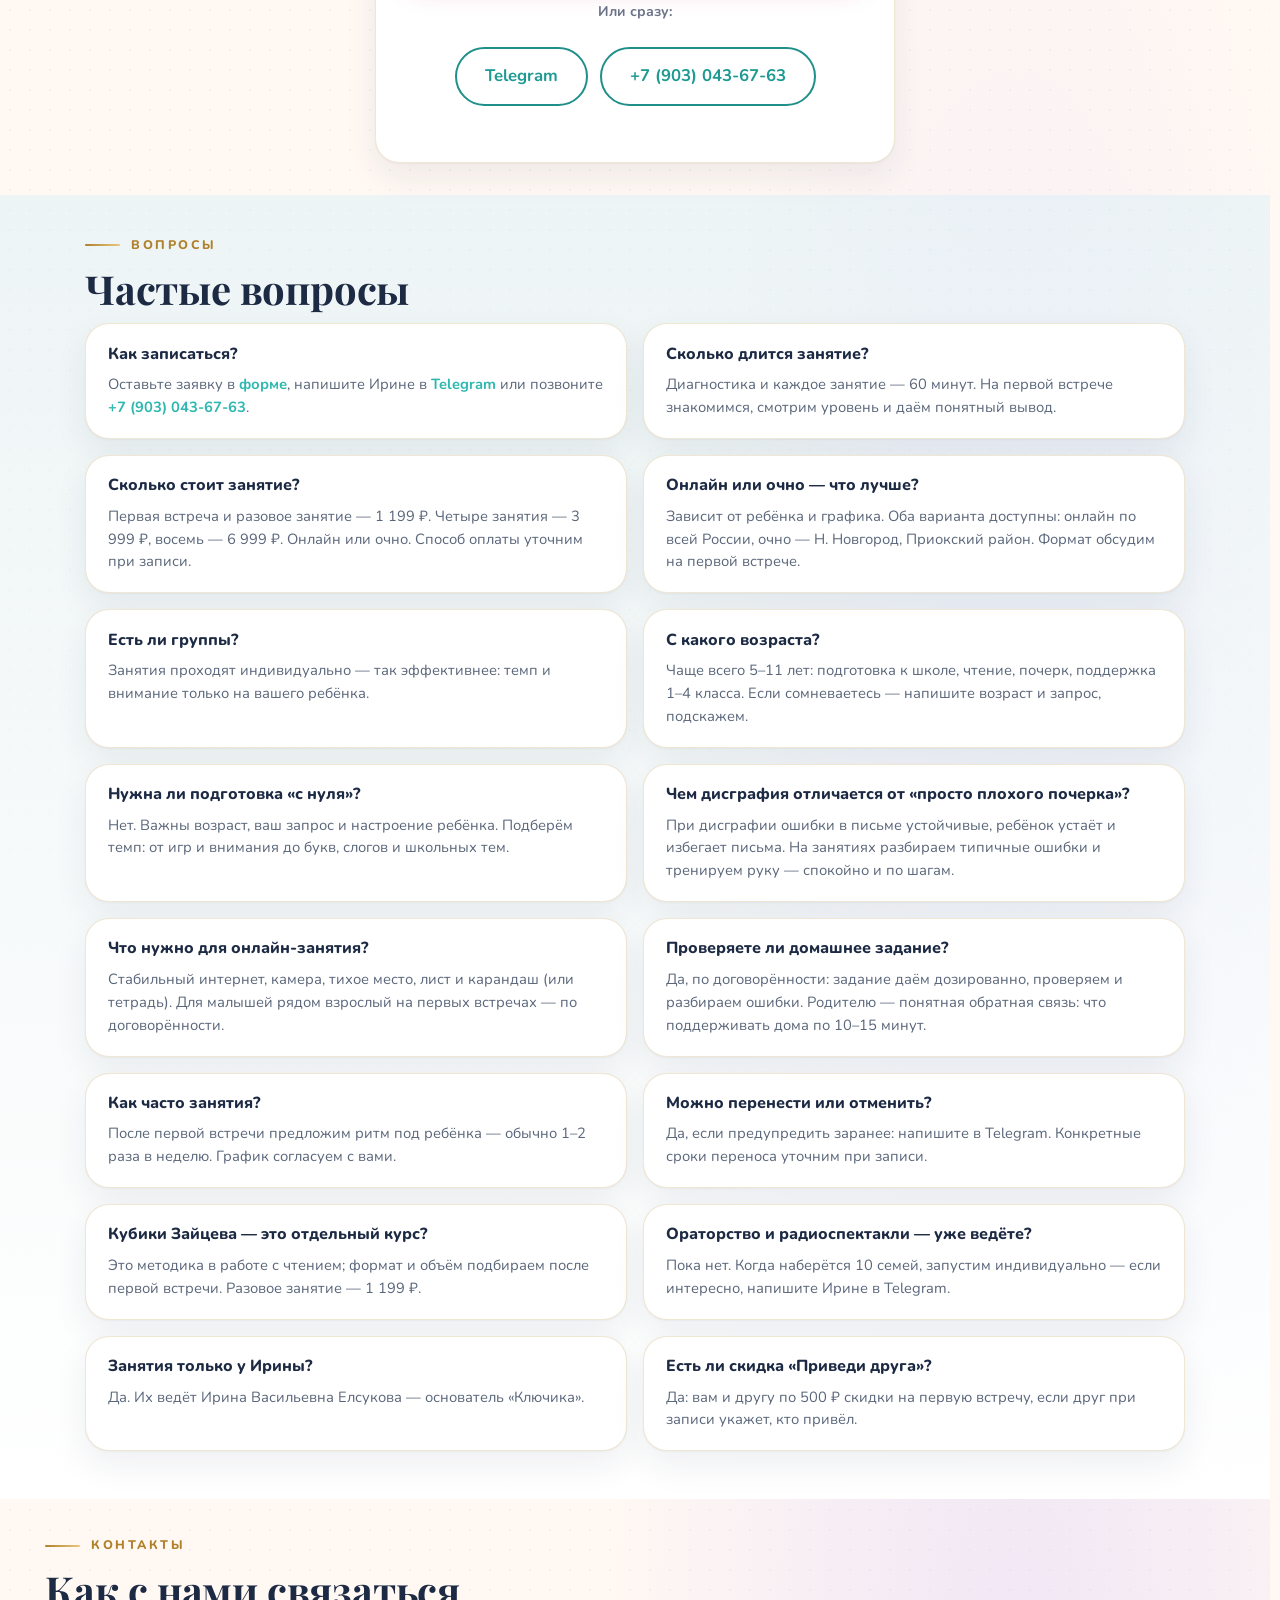
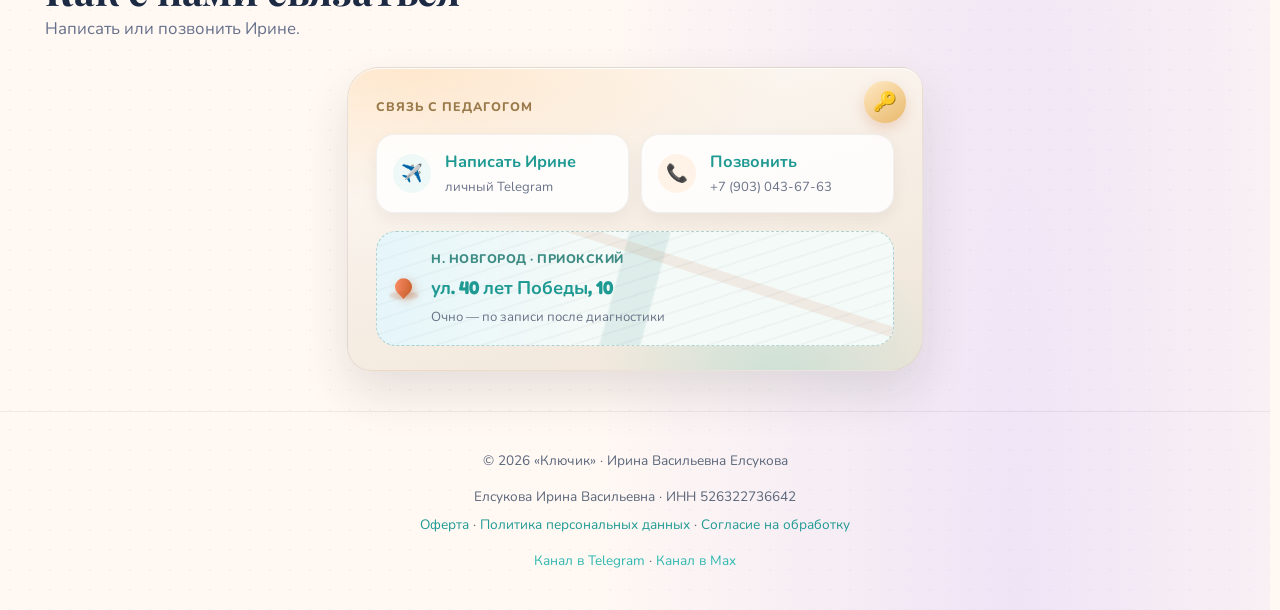
==== commit f602cf1e: "Klyuchik site" ====
--- a/index.html
+++ b/index.html
@@ -14,26 +14,31 @@
   <meta name="theme-color" content="#fff8f3" />
   <meta name="color-scheme" content="light" />
   <meta name="format-detection" content="telephone=no" />
-  <meta name="description" content="Ключик — онлайн-школа Ирины Елсуковой. Подготовка к школе, чтение, дисграфия, 1–4 класс. Занятие 1 199 ₽. Нижний Новгород и онлайн." />
+  <meta name="description" content="Ключик — школа Ирины Елсуковой. Подготовка к школе, чтение, почерк. Занятия и диагностика — 60 минут. 1 199 ₽, курс 4 — 3 999 ₽, 8 — 6 999 ₽. Онлайн и Н. Новгород." />
   <meta name="keywords" content="подготовка к школе Нижний Новгород, репетитор 1 класс, дисграфия онлайн, чтение для детей, Ключик, Елсукова" />
   <meta property="og:type" content="website" />
   <meta property="og:locale" content="ru_RU" />
-  <meta property="og:title" content="Ключик — онлайн-школа Ирины Елсуковой" />
-  <meta property="og:description" content="Подготовка к школе, чтение, дисграфия. Любое занятие — 1 199 ₽. Онлайн и очно в Н. Новгороде." />
- <meta property="og:image" content="assets/photos/irina-portrait-orange.jpg" />
+  <meta property="og:title" content="Подготовка к школе, чтение и почерк — школа «Ключик»" />
+  <meta property="og:description" content="Подготовка к школе, чтение, почерк. Занятия и диагностика — 60 минут. 1 199 ₽, курс 4 — 3 999 ₽, 8 — 6 999 ₽. Онлайн и очно в Н. Новгороде." />
+  <meta property="og:url" content="https://klyuchik-school.ru/" />
+  <meta property="og:image" content="https://klyuchik-school.ru/assets/photos/irina-portrait-orange.jpg" />
   <meta name="twitter:card" content="summary_large_image" />
-  <title>Ключик — онлайн-школа Ирины Елсуковой</title>
+  <link rel="canonical" href="https://klyuchik-school.ru/" />
+  <title>Подготовка к школе, чтение и почерк — «Ключик», Н. Новгород</title>
   <link rel="icon" href="assets/brand/favicon-64.png" type="image/png" />
   <link rel="apple-touch-icon" href="assets/brand/apple-touch-icon.png" />
-  <link rel="preconnect" href="https://fonts.googleapis.com" />
-  <link rel="preconnect" href="https://fonts.gstatic.com" crossorigin />
-  <link href="https://fonts.googleapis.com/css2?family=Fredoka:wght@500;600;700&family=Nunito:wght@400;600;700;800&display=swap" rel="stylesheet" />
-  <link rel="stylesheet" href="styles.css" />
+  <link rel="dns-prefetch" href="https://fonts.googleapis.com" />
+  <link rel="dns-prefetch" href="https://fonts.gstatic.com" />
+  <!-- Шрифты неблокирующие: страница открывается сразу, даже если Google Fonts режут -->
+  <link rel="preload" as="style" href="https://fonts.googleapis.com/css2?family=Fredoka:wght@500;600;700&family=Playfair+Display:wght@600;700&family=Nunito:wght@400;600;700;800&display=swap" />
+  <link rel="stylesheet" href="https://fonts.googleapis.com/css2?family=Fredoka:wght@500;600;700&family=Playfair+Display:wght@600;700&family=Nunito:wght@400;600;700;800&display=swap" media="print" onload="this.media='all'" />
+  <noscript><link rel="stylesheet" href="https://fonts.googleapis.com/css2?family=Fredoka:wght@500;600;700&family=Playfair+Display:wght@600;700&family=Nunito:wght@400;600;700;800&display=swap" /></noscript>
+  <link rel="stylesheet" href="styles.css?v=site-20261116d" />
   <script type="application/ld+json" id="schema-local-business">
-  {"@context":"https://schema.org","@type":"EducationalOrganization","name":"Ключик — онлайн-школа Ирины Елсуковой","description":"Подготовка к школе, чтение, дисграфия. Онлайн и очно в Нижнем Новгороде.","areaServed":"Нижний Новгород","url":"https://elsukovdenis075-sys.github.io/klyuchik-school/"}
+  {"@context":"https://schema.org","@type":"EducationalOrganization","name":"Ключик — онлайн-школа Ирины Елсуковой","description":"Подготовка к школе, чтение, почерк. Диагностика и занятия — 60 минут. 1 199 ₽, курс 4 — 3 999 ₽, 8 — 6 999 ₽. Онлайн и очно в Нижнем Новгороде.","areaServed":"Нижний Новгород","url":"https://klyuchik-school.ru/"}
  </script>
 </head>
-<body class="theme-kids">
+<body class="theme-kids layout-main">
   <div class="sky-deco" aria-hidden="true">
     <span class="cloud cloud--1"></span>
     <span class="cloud cloud--2"></span>
@@ -45,8 +50,12 @@
 
   <header class="header">
     <div class="wrap header__inner">
-      <a class="logo logo--brand" href="#" aria-label="Ключик — онлайн-школа">
-        <img class="logo__img" src="assets/brand/logo-klyuchik-premium.png" width="160" height="160" alt="Ключик — онлайн-школа" />
+      <a class="logo logo--brand logo--lockup" href="#" aria-label="Ключик — онлайн-школа">
+        <img class="logo__emblem" src="assets/brand/logo-emblem.png" width="221" height="240" alt="" />
+        <span class="logo__words">
+          <span class="logo__name">Ключик</span>
+          <span class="logo__sub">онлайн-школа</span>
+        </span>
       </a>
       <button type="button" class="nav-toggle" id="nav-toggle" aria-expanded="false" aria-controls="site-nav">
         <span class="nav-toggle__bar"></span>
@@ -55,162 +64,78 @@
         <span class="visually-hidden">Меню</span>
      </button>
       <nav class="nav" id="site-nav" aria-label="Разделы">
-        <a href="#school">О школе</a>
-        <a href="#photos">Фото</a>
-        <a href="#docs">Дипломы</a>
+        <button type="button" class="nav-close" id="nav-close" aria-label="Закрыть меню">✕</button>
+        <a href="#for-parents">Знакомо?</a>
+        <a href="#teacher">Педагог</a>
         <a href="#directions">Направления</a>
-        <a href="#pricing">Тарифы</a>
-        <a href="#team">Педагог</a>
-        <a href="#faq">Вопросы</a>
-        <span class="nav__social" aria-label="Соцсети">
-          <a class="nav__social-link" id="nav-telegram" href="https://t.me/klushikkk" target="_blank" rel="noopener">Telegram</a>
-          <a class="nav__social-link" id="nav-max" href="#" target="_blank" rel="noopener" hidden>Max</a>
-        </span>
-        <a class="nav__cta" href="#signup">Диагностика</a>
+        <a href="#reviews">Отзывы</a>
+        <a href="#pricing">Цены</a>
+        <a href="#signup">Запись</a>
+        <a href="#contacts">Контакты</a>
       </nav>
     </div>
-    <div class="nav-backdrop" id="nav-backdrop" hidden></div>
   </header>
+  <div class="nav-backdrop" id="nav-backdrop" hidden></div>
 
   <main id="main">
-<section class="hero">
+    <section class="hero" id="hero">
       <div class="wrap hero__grid">
         <div class="hero__text">
           <div class="hero__badges" hidden></div>
-         <p class="eyebrow" id="hero-eyebrow">Онлайн-школа «Ключик»</p>
-          <h1 id="hero-title">Найдём ключик к сердцу и уму Вашего ребёнка</h1>
-          <p class="hero__promise" id="hero-lead">
-            Ирина Васильевна Елсукова сама ведёт занятия: подготовка к школе, чтение, почерк, 1–4 класс — в игре, с обратной связью родителям.
-          </p>
-          <div class="hero__stats" id="hero-trust-stats" aria-label="Коротко о школе"></div>
+          <p class="eyebrow" id="hero-eyebrow">Онлайн по России · очно в Нижнем Новгороде</p>
+          <p class="hero__brand-line" aria-hidden="true">Школа «Ключик»</p>
+          <h1 id="hero-title">Подготовка к школе, чтение и почерк · 5–11 лет</h1>
+          <p class="hero__usp" id="hero-usp">Занятия ведёт основатель — Ирина Елсукова</p>
+          <p class="hero__tagline visually-hidden" id="hero-tagline" hidden>Подберём подход к вашему ребёнку</p>
+          <p class="hero__offer" id="hero-offer">Диагностика · 60 минут · <span class="price-lock">1&nbsp;199&nbsp;₽</span></p>
+
           <div class="hero__actions">
-            <a class="btn btn--primary btn--shine" id="btn-hero-signup" href="#signup">Запись на диагностику — 1 199 ₽</a>
-            <a class="btn btn--ghost" href="#pricing">Смотреть тарифы</a>
-          </div>
-          <p class="hero__socials" aria-label="Наши каналы">
-            Каналы:
+            <a class="btn btn--primary btn--shine btn--hero-main" id="btn-hero-signup" href="#signup">Записаться на диагностику</a>
+            <a class="btn btn--ghost" id="btn-hero-irina" href="https://t.me/irina_elsukova_0" target="_blank" rel="noopener">Написать Ирине</a>
+          </div>
+          <p class="hero__socials hero__socials--channel visually-hidden" aria-hidden="true" hidden>
             <a id="btn-telegram" href="https://t.me/klushikkk" target="_blank" rel="noopener">Telegram</a>
-            <span id="hero-max-sep" aria-hidden="true" hidden>·</span>
             <a id="btn-max" href="#" target="_blank" rel="noopener" hidden>Max</a>
           </p>
-          <p class="hero__micro">Сначала диагностика — потом индивидуально. Любое занятие — 1 199 ₽.</p>
           <p class="hero__city" id="hero-city" hidden></p>
         </div>
         <div class="hero__media">
-          <div class="hero__frame">
+          <div class="hero__frame" id="hero-frame">
+            <img id="hero-photo" src="assets/photos/lesson-whiteboard.jpg" alt="Ирина Васильевна Елсукова на занятии" width="768" height="1024" decoding="async" onerror="this.onerror=null;this.src='assets/placeholder.svg';" />
             <video
               id="hero-video"
               class="hero__video"
               controls
               playsinline
-              muted
-              loop
-              preload="metadata"
-              poster="assets/photos/irina-portrait-orange.jpg"
+              preload="none"
+              poster="assets/photos/lesson-whiteboard.jpg"
               hidden
             ></video>
-            <img id="hero-photo" src="assets/photos/irina-portrait-orange.jpg" alt="Ирина Васильевна Елсукова" width="480" height="640" decoding="async" onerror="this.onerror=null;this.src='assets/placeholder.svg';" />
-            <span class="hero__sticker hero__sticker--wiggle">Основатель «Ключика»</span>
-          </div>
-          <p class="hero__video-hint">Нажмите ▶ на видео — можно включить звук и громкость</p>
-        </div>
-      </div>
-    </section>
-
-<section class="about about--spokes about--early" id="school">
-     <div class="wrap">
-        <div class="about__spoke-head">
-          <h2 class="title-fun about__page-title">🔑 О школе</h2>
-          <div class="about__spoke-hub reveal-on-scroll">
-            <span class="about__spoke-hub-icon" aria-hidden="true">🔑</span>
-            <p class="about__spoke-hub-label">Ключик</p>
-          </div>
-        </div>
-        <div class="about__spoke-arrows" aria-hidden="true">
-          <div class="about__spoke-arrow"><span>↓</span></div>
-         <div class="about__spoke-arrow"><span>↓</span></div>
-          <div class="about__spoke-arrow"><span>↓</span></div>
-        </div>
-        <div class="about__mosaic about__mosaic--three">
-          <div class="about__tile about__tile--intro reveal-on-scroll">
-            <h3 class="about__tile-heading">Онлайн-школа «Ключик»</h3>
-            <p id="about-text">
-              <strong>Ключик</strong> — онлайн-школа <strong>Ирины Васильевны Елсуковой</strong>.
-              Подготовка к школе, чтение, почерк, 1–4 класс — в игре и с уважением к темпу ребёнка.
-            </p>
-           <p class="about__intro-extra">
-              В канале — отзывы родителей и полезные материалы по занятиям.
-            </p>
-            <a class="btn btn--ghost" id="btn-channel" href="https://t.me/klushikkk" target="_blank" rel="noopener">Полезные посты в канале</a>
-          </div>
-
-          <div class="about__tile about__quals reveal-on-scroll">
-            <h3 class="about__quals-title">Квалификация и опыт</h3>
-            <ul class="quals-list" id="teacher-quals">
-              <li>Выпускница НГПУ · педагог дополнительного образования</li>
-             <li>Многолетний стаж: вожатая, учитель, организатор детских коллективов, репетитор в школе</li>
-              <li>Направления — подготовка к школе, чтение, дисграфия, поддержка 1–4 класса</li>
-              <li>Методики — Зайцев, Пятибратова, Булах</li>
-              <li>Нейропедагогика, кинезиомячи, встречи с психологом в прямом эфире</li>
-            </ul>
-          </div>
-
-          <div class="about__tile about__format reveal-on-scroll">
-            <h3 class="about__format-title">Как устроены занятия</h3>
-            <ul class="format-chips">
-             <li>Группы до 6 детей</li>
-              <li>Или индивидуально</li>
-              <li>Онлайн по России</li>
-              <li>Очно · Приокский район</li>
-            </ul>
-            <p class="about__principle">
-              <strong>Главное:</strong> сначала понять и поддержать ребёнка — потом учить. Без крика, слёз и зубрёжки «для галочки».
-            </p>
-          </div>
-        </div>
-      </div>
-   </section>
-
-
-    <section class="proof-daisies" id="photos">
-      <div class="wrap">
-        <h2 class="title-fun">📷 Фото и документы</h2>
-        <p class="section-lead section-lead--tight">Живые занятия слева — дипломы и сертификаты справа. Нажмите лепесток.</p>
-        <div class="proof-daisies__grid">
-          <div class="proof-daisies__col">
-            <h3 class="proof-daisies__heading">Фото с занятий</h3>
-            <p class="gallery-hero__hint proof-daisies__hint">
-              <strong class="gallery-hero__hint-strong">Нажмите на лепесток</strong>
-              <span class="gallery-hero__hint-sub"> — фото на весь экран</span>
-            </p>
-            <div class="daisy-gallery" id="photo-gallery" aria-label="Галерея-ромашка"></div>
-            <div class="photo-thumbs" id="photo-thumbs" hidden aria-hidden="true"></div>
-          </div>
-          <div class="proof-daisies__col" id="docs">
-            <h3 class="proof-daisies__heading">Дипломы и сертификаты</h3>
-            <p class="gallery-hero__hint proof-daisies__hint">
-              <strong class="gallery-hero__hint-strong">Нажмите на лепесток</strong>
-              <span class="gallery-hero__hint-sub"> — полный скан документа</span>
-            </p>
-            <div class="daisy-gallery daisy-gallery--docs" id="credentials-grid" aria-label="Дипломы и сертификаты"></div>
-          </div>
-        </div>
-      </div>
-    </section>
-
-<section class="pain pain--scene" id="for-parents">
+            <button type="button" class="media-play" id="hero-play" aria-label="Смотреть видео">
+              <span class="media-play__paw" aria-hidden="true">🐾</span>
+              <span class="media-play__tri" aria-hidden="true">▶</span>
+            </button>
+          </div>
+          <p class="hero__sticker hero__sticker--below">Основатель «Ключика»</p>
+          <p class="hero__video-hint" id="hero-video-hint">Нажмите лапку — откроется видео</p>
+        </div>
+      </div>
+    </section>
+
+    <section class="pain pain--scene" id="for-parents">
       <div class="wrap pain__wrap">
-        <h2 class="title-fun">💬 Знакомо?</h2>
-        <p class="section-lead pain__lead">Так пишут родители в канале «Ключик». Помогаем без крика и давления.</p>
+        <p class="section-eyebrow">Знакомо?</p>
+        <h2 class="title-fun">С чем к нам приходят</h2>
+        <p class="section-lead pain__lead">Работаем спокойно, без давления.</p>
         <div class="pain__mosaic">
           <article class="bubble-card pain-card pain-card--1 reveal-on-scroll">
             <span class="bubble-card__icon" aria-hidden="true">😰</span>
             <h3>Боится школы</h3>
-            <p>Страшится 1 класса, тревожится перед школой и новыми заданиями.</p>
+            <p>Тревожится перед 1 классом и новыми заданиями.</p>
           </article>
          <article class="bubble-card pain-card pain-card--2 reveal-on-scroll">
             <span class="bubble-card__icon" aria-hidden="true">😢</span>
-            <h3>Домашка тяжело</h3>
+            <h3>Домашка даётся тяжело</h3>
             <p>Чтение или письмо каждый вечер заканчиваются спором.</p>
           </article>
           <div class="pain__hub reveal-on-scroll">
@@ -225,152 +150,220 @@
           <article class="bubble-card pain-card pain-card--4 reveal-on-scroll">
             <span class="bubble-card__icon" aria-hidden="true">🌟</span>
             <h3>Умный, но быстро устаёт</h3>
-            <p>Соображает живо, а почерк ещё нужно поставить.</p>
-          </article>
-        </div>
-       <p class="pain__cta">
-          <a class="btn btn--primary" href="#signup">Запись на диагностику</a>
+            <p>Соображает быстро, но за столом устаёт и отвлекается.</p>
+          </article>
+        </div>
+      </div>
+    </section>
+
+    <section class="about about--spokes about--early" id="school">
+      <div class="wrap">
+        <p class="section-eyebrow">О школе</p>
+        <h2 class="title-fun">Учим в игре и в темпе ребёнка</h2>
+        <div class="about__mosaic about__mosaic--three">
+          <div class="about__tile about__tile--intro">
+            <h3 class="about__tile-heading">С чем помогаем</h3>
+            <p>Подготовка к школе, чтение, почерк, поддержка 1–4 класса.</p>
+          </div>
+          <div class="about__tile about__format">
+            <h3 class="about__format-title">Формат</h3>
+            <div class="format-flow">
+              <p class="format-flow__main">Один педагог — один ребёнок</p>
+              <span class="format-flow__arrow" aria-hidden="true">↓</span>
+              <p class="format-flow__split">очно · Приокский район, Н.&nbsp;Новгород</p>
+            </div>
+          </div>
+          <div class="about__tile about__quals">
+            <h3 class="about__quals-title">Подход</h3>
+            <p class="about__principle">Сначала понять ребёнка — потом учить.</p>
+          </div>
+        </div>
+      </div>
+    </section>
+
+    <section class="teacher-block" id="teacher">
+      <div class="wrap">
+        <p class="section-eyebrow">О педагоге</p>
+        <h2 class="title-fun">Ирина Васильевна Елсукова</h2>
+        <div class="teacher-block__grid">
+          <figure class="teacher-block__photo">
+            <img src="assets/photos/irina-portrait-orange.jpg" alt="Ирина Васильевна Елсукова" width="768" height="1024" loading="lazy" decoding="async" onerror="this.onerror=null;this.src='assets/placeholder.svg';" />
+            <figcaption class="teacher-block__badge">Все занятия ведёт сама</figcaption>
+          </figure>
+          <div class="teacher-block__text">
+            <h3 class="teacher-block__h">Кто она</h3>
+            <ul class="who-scheme" aria-label="Кто она">
+              <li><span class="who-scheme__icon" aria-hidden="true">🎓</span><strong>Учитель русского языка и литературы</strong><span>диплом НГПУ</span></li>
+              <li><span class="who-scheme__icon" aria-hidden="true">🧩</span><strong>Педагог доп. образования</strong><span>многолетний стаж с детьми</span></li>
+              <li><span class="who-scheme__icon" aria-hidden="true">🧒</span><strong>Дети 5–11 лет</strong><span>подготовка, чтение, почерк, 1–4 класс</span></li>
+            </ul>
+            <p class="teacher-block__cred-line">Благодарности Правительства НО и Минобраза · кубики Зайцева, нейропедагогика, кинезиомячи. <a href="#docs">Все документы ↓</a></p>
+          </div>
+        </div>
+
+        <h3 class="teacher-block__sub">Как работает</h3>
+        <ol class="teacher-principles">
+          <li><strong>Игра вместо зубрёжки</strong></li>
+          <li><strong>Память и моторика вместе с чтением</strong></li>
+          <li><strong>Обратная связь после каждого занятия</strong></li>
+        </ol>
+
+        <blockquote class="teacher-quote">
+          <p>«Не просто передаёт знания детям, но и сама постоянно учится».</p>
+          <footer>Мама ученика</footer>
+        </blockquote>
+
+        <h3 class="teacher-block__sub" id="methods">Методики в работе</h3>
+        <div class="methods__grid methods__grid--compact">
+          <article class="method-card">
+            <h4>Кубики Зайцева</h4>
+            <p>Чтение по складам, не по буквам.</p>
+          </article>
+          <article class="method-card">
+            <h4>Пятибратова и Булах</h4>
+            <p>Игра, слух, понимание вместо заучивания.</p>
+          </article>
+          <article class="method-card">
+            <h4>Нейропедагогика</h4>
+            <p>Темп и внимание ребёнка; мячи и мешочки.</p>
+          </article>
+        </div>
+
+        <h3 class="teacher-block__sub" id="docs">Дипломы и сертификаты</h3>
+        <p class="section-lead section-lead--tight">Нажмите на лепесток — документ откроется крупно.</p>
+        <div class="proof-daisies proof-daisies--inline"><div class="daisy-gallery daisy-gallery--docs" id="credentials-grid" aria-label="Дипломы и сертификаты"></div></div>
+      </div>
+    </section>
+
+    <section class="programs programs--path programs--top" id="directions">
+      <div class="wrap">
+        <p class="section-eyebrow">Направления</p>
+        <h2 class="title-fun">С чем поможем ребёнку</h2>
+        <p class="section-lead section-lead--tight">Четыре направления — под возраст и запрос.</p>
+        <div id="programs-grid"></div>
+     </div>
+    </section>
+
+    <section class="info-block" id="lesson">
+      <div class="wrap">
+        <p class="section-eyebrow">Формат</p>
+        <h2 class="title-fun">Как проходит занятие</h2>
+        <p class="section-lead section-lead--tight">60 минут. Домашнее задание короткое, с проверкой.</p>
+        <ol class="lesson-flow">
+          <li class="reveal-on-scroll"><strong>10 мин</strong> — контакт: ребёнок понимает, что его не ругают за ошибки.</li>
+          <li class="reveal-on-scroll"><strong>40 мин</strong> — игра, задания, движение — столько, сколько держит внимание.</li>
+          <li class="reveal-on-scroll"><strong>10 мин</strong> — вам: что получилось и что закрепить дома.</li>
+        </ol>
+      </div>
+    </section>
+
+    <section class="info-block info-block--diag" id="diagnostic">
+      <div class="wrap">
+        <p class="section-eyebrow">Первая встреча</p>
+        <h2 class="title-fun">Что будет на диагностике</h2>
+        <p class="section-lead section-lead--tight">Не экзамен: знакомимся и смотрим уровень. Потом — понятный план.</p>
+        <ol class="lesson-flow lesson-flow--diag">
+          <li><strong>Контакт</strong> — спокойно включаемся, без оценки «на двойку».</li>
+          <li><strong>Задания по возрасту</strong> — чтение, письмо или подготовка к школе.</li>
+          <li><strong>Разговор с вами</strong> — что получается, где пробел, с чего начать.</li>
+        </ol>
+        <p class="reviews__hint"><span class="price-lock">1&nbsp;199&nbsp;₽</span> · 60 минут. Бумажный отчёт не готовим.</p>
+      </div>
+    </section>
+
+    <section class="proof-daisies" id="photos">
+      <div class="wrap">
+        <p class="section-eyebrow">Фото и видео</p>
+        <h2 class="title-fun">Занятия и праздники</h2>
+        <p class="section-lead section-lead--tight">Нажмите на фото — откроется крупно.</p>
+        <div class="daisy-gallery" id="photo-gallery" aria-label="Фото с занятий"></div>
+        <div class="photo-thumbs" id="photo-thumbs" hidden aria-hidden="true"></div>
+        <div class="video-block__grid" id="video-host"></div>
+      </div>
+    </section>
+
+    <section class="reviews reviews--wall" id="reviews">
+      <div class="wrap">
+        <p class="section-eyebrow">Отзывы</p>
+        <h2 class="title-fun">Что говорят родители</h2>
+        <p class="section-lead section-lead--tight" id="reviews-intro">Отзывы родителей. Полный текст — «Читать оригинал».</p>
+        <div class="reviews-showcase" id="reviews-showcase"></div>
+        <p class="reviews__hint reviews__footer">
+          <a href="https://t.me/klushikkk" id="reviews-channel-link" class="reviews__channel" target="_blank" rel="noopener">Все отзывы в канале →</a>
         </p>
       </div>
     </section>
 
-<section class="info-block" id="fit">
-      <div class="wrap">
-        <h2 class="title-fun">✅ Кому подойдём — и кому нет</h2>
-        <div class="fit-grid">
-          <article class="fit-card fit-card--yes reveal-on-scroll">
-            <h3>Подойдём, если</h3>
-            <ul>
-              <li>Ребёнку 5–11 лет, запрос: к школе, чтение, почерк, 1–4 класс</li>
-              <li>Нужен живой педагог, а не видеокурс «сам с собой»</li>
-              <li>Готовы к коротким домашним закреплениям 10–15 минут</li>
-            </ul>
-          </article>
-          <article class="fit-card fit-card--no reveal-on-scroll">
-            <h3>Пока не подойдём, если</h3>
-            <ul>
-              <li>Нужен узкий логопед/дефектолог по тяжёлой клинической картине — направим к специалисту</li>
-              <li>Ожидаете «выучит всё за одну неделю без участия семьи»</li>
-              <li>Нужна подготовка к ЕГЭ/ОГЭ или занятия для подростков 14+</li>
-            </ul>
-          </article>
-        </div>
-      </div>
-    </section>
-
-<section class="info-block" id="lesson">
-      <div class="wrap">
-        <h2 class="title-fun">⏱ Как проходит занятие</h2>
-        <p class="section-lead section-lead--tight">Обычно 40–50 минут. С обратной связью Вам после занятия.</p>
-        <ol class="lesson-flow">
-          <li class="reveal-on-scroll"><strong>5 мин</strong> — контакт и настрой: ребёнок включается без страха.</li>
-          <li class="reveal-on-scroll"><strong>25–30 мин</strong> — основная работа по запросу: игра, задания, движение.</li>
-          <li class="reveal-on-scroll"><strong>5–10 мин</strong> — Вам коротко: что получилось, что дома на 10–15 минут.</li>
-        </ol>
-      </div>
-    </section>
-
-<section class="info-block info-block--mint" id="results">
-      <div class="wrap">
-        <h2 class="title-fun">📈 Чего ждать по срокам</h2>
-        <p class="section-lead section-lead--tight">Темп у всех разный. Ориентиры при регулярных занятиях.</p>
+    <section class="info-block info-block--mint" id="results">
+      <div class="wrap">
+        <p class="section-eyebrow">Сроки</p>
+        <h2 class="title-fun">Чего ждать по срокам</h2>
+        <p class="section-lead section-lead--tight">Ориентиры при регулярных занятиях. Темп у всех разный.</p>
         <div class="results-grid">
           <article class="result-card reveal-on-scroll">
-            <span class="result-card__sticker" aria-hidden="true">🗓️ 1 мес</span>
+            <span class="result-card__sticker" aria-hidden="true">1 мес</span>
             <h3>Через месяц</h3>
-            <p>Ребёнок привыкает к формату, меньше сопротивления «сидеть за заданием». Вам понятнее, где пробелы и что уже хорошо.</p>
+            <p>Меньше сопротивления занятиям. Вам понятнее, где пробелы.</p>
           </article>
           <article class="result-card reveal-on-scroll">
-            <span class="result-card__sticker" aria-hidden="true">⏳ 3 мес</span>
-            <h3>Через 3 месяца</h3>
-            <p>Заметнее навык: чтение, письмо или готовность к школе — по плану с диагностики.</p>
-          </article>
-        </div>
-      </div>
-    </section>
-
-<section class="programs programs--path" id="directions">
-      <div class="wrap">
-        <h2 class="title-fun">📚 Направления</h2>
-        <p class="section-lead section-lead--tight">Выберите запрос — на диагностике подскажем формат. Оратор пока на интересе: 10 семей — запустим.</p>
-        <div id="programs-grid"></div>
-     </div>
-    </section>
-
-<section class="pricing pricing--tickets" id="pricing">
-      <div class="wrap">
-        <h2 class="title-fun">💳 Тарифы</h2>
+            <span class="result-card__sticker" aria-hidden="true">3 мес</span>
+            <h3>Через три месяца</h3>
+            <p>Заметнее навык: чтение, письмо или готовность к школе — по плану.</p>
+          </article>
+        </div>
+      </div>
+    </section>
+
+    <section class="pricing pricing--tickets" id="pricing">
+      <div class="wrap">
+        <p class="section-eyebrow">Цены</p>
+        <h2 class="title-fun">Стоимость занятий</h2>
+        <p class="section-lead section-lead--tight" id="pricing-lead">Пакеты на 4 и 8 занятий выгоднее разовых.</p>
         <p class="promo-banner" id="promo-banner" hidden></p>
         <div class="pricing__grid" id="pricing-grid"></div>
+        <div class="pricing__family-host" id="pricing-family"></div>
         <div class="pricing__cta">
-          <a class="btn btn--primary btn--shine btn--lg" id="btn-pricing-signup" href="#signup">Запись на диагностику</a>
+          <a class="btn btn--primary btn--shine btn--lg" id="btn-pricing-signup" data-keep-label="1" href="#signup">Записаться на диагностику</a>
           <p class="reviews__hint" id="pricing-note" hidden></p>
         </div>
       </div>
     </section>
 
-<section class="trial-steps trial-steps--journey" id="trial-steps">
-      <div class="wrap">
-        <h2 class="title-fun">📝 Как записаться</h2>
-        <p class="section-lead section-lead--tight">Четыре шага — коротко и по делу.</p>
-       <ol class="steps steps--staircase steps--simple">
-          <li class="step step--stair reveal-on-scroll">
-            <span class="step__num">1</span>
-            <h3>Заявка</h3>
-            <p>Форма ниже, Telegram или звонок — как удобнее.</p>
-          </li>
-          <li class="step step--stair reveal-on-scroll">
-            <span class="step__num">2</span>
-            <h3>Короткий созвон</h3>
-            <p>Уточним возраст и запрос.</p>
-         </li>
-          <li class="step step--stair reveal-on-scroll">
-            <span class="step__num">3</span>
-            <h3>Диагностика</h3>
-            <p>Смотрим уровень — понятный вывод родителю.</p>
-          </li>
-          <li class="step step--stair reveal-on-scroll">
-            <span class="step__num">4</span>
-            <h3>План</h3>
-            <p>Рекомендации и расписание — если формат Вам подошёл.</p>
-         </li>
-        </ol>
-      </div>
-    </section>
-
-<section class="signup" id="signup">
+    <section class="signup" id="signup">
       <div class="wrap signup__grid">
         <div class="signup__box signup__box--offer">
-          <span class="signup__badge" id="signup-badge">🔑 Диагностика</span>
-          <h2 class="title-fun">🔑 Запись на диагностику</h2>
-          <p id="signup-lead">Оставьте заявку — свяжемся в ближайшее время. Или напишите / позвоните.</p>
+          <span class="signup__badge" id="signup-badge"><span class="price-lock">1&nbsp;199&nbsp;₽</span></span>
+          <p class="section-eyebrow section-eyebrow--center">Заявка</p>
+          <h2 class="title-fun">Запись на диагностику</h2>
+          <p id="signup-lead">Имя и телефон или Telegram.</p>
           <form class="signup-form" id="signup-form" novalidate>
             <label>
               <span>Имя родителя</span>
-              <input type="text" name="parent" required autocomplete="name" placeholder="Как к Вам обращаться" />
+              <input type="text" name="parent" required autocomplete="name" placeholder="Как к вам обращаться" />
             </label>
             <label>
               <span>Телефон или Telegram</span>
               <input type="text" name="contact" required autocomplete="tel" placeholder="+7 … или @username" />
             </label>
             <label>
-              <span>Возраст ребёнка</span>
-              <input type="text" name="age" required placeholder="Например, 6 лет" />
+              <span>Возраст ребёнка <small>(необязательно)</small></span>
+              <input type="text" name="age" placeholder="Например, 6 лет" />
             </label>
             <label>
-              <span>Диагностика по направлению</span>
-              <select name="topic" required>
+              <span>Запрос <small>(необязательно)</small></span>
+              <select name="topic">
                 <option value="">Выберите…</option>
                 <option>Подготовка к школе</option>
                 <option>Чтение</option>
-                <option>Дисграфия / почерк</option>
+                <option>Почерк</option>
+                <option>Дисграфия</option>
                 <option>Репетитор 1–4 класс</option>
-                <option>Пока не определились</option>
+                <option>Другое</option>
               </select>
             </label>
             <label>
-              <span>Формат</span>
-              <select name="format" required>
+              <span>Формат <small>(необязательно)</small></span>
+              <select name="format">
                 <option value="">Выберите…</option>
                 <option>Онлайн</option>
                 <option>Очно (Н. Новгород)</option>
@@ -379,238 +372,74 @@
             </label>
             <label class="signup-consent">
               <input type="checkbox" name="consent" required />
-              <span>Согласен(на) с <a href="oferta.html" target="_blank" rel="noopener">офертой</a>, <a href="privacy.html" target="_blank" rel="noopener">политикой ПДн</a> и <a href="consent.html" target="_blank" rel="noopener">обработкой данных</a></span>
+              <span>Согласен(-на) с <a href="oferta.html" target="_blank" rel="noopener">офертой</a>, <a href="privacy.html" target="_blank" rel="noopener">политикой персональных данных</a> и <a href="consent.html" target="_blank" rel="noopener">обработкой данных</a></span>
             </label>
             <button type="submit" class="btn btn--primary btn--lg" id="signup-submit-btn">Отправить заявку</button>
             <p class="signup-form__success" id="signup-success" hidden role="status">
-              Спасибо! Заявка принята — свяжемся с вами в ближайшее время.
+              Заявка отправлена. Ирина свяжется с вами.
             </p>
             <p class="signup-form__note" id="form-note" hidden></p>
           </form>
           <iframe name="google-form-target" id="google-form-target" class="visually-hidden" title="Отправка заявки"></iframe>
+          <p class="signup__or">Или сразу:</p>
           <div class="signup__actions">
-            <a class="btn btn--ghost btn--lg" id="btn-google-form" href="#" target="_blank" rel="noopener noreferrer" hidden>Открыть форму</a>
-            <a class="btn btn--ghost btn--lg" id="btn-contact" href="https://t.me/irina_elsukova_0" target="_blank" rel="noopener">Написать в Telegram</a>
-            <a class="btn btn--ghost btn--lg" id="btn-phone" href="tel:+79030436763">Позвонить</a>
-          </div>
-          <p class="signup__phone" id="signup-phone"></p>
-        </div>
-      </div>
-    </section>
-
-<section class="reviews reviews--wall" id="reviews">
-      <div class="wrap">
-        <h2 class="title-fun">⭐ Отзывы</h2>
-        <p class="section-lead section-lead--tight" id="reviews-intro">Коротко о результате — и слова родителей.</p>
-        <div class="reviews-showcase" id="reviews-showcase"></div>
-        <p class="reviews__hint reviews__footer">
-          <a href="https://t.me/klushikkk" id="reviews-channel-link" target="_blank" rel="noopener">Все отзывы в канале →</a>
-        </p>
-      </div>
-    </section>
-
-<section class="video-block video-block--featured" id="video">
-      <div class="wrap">
-        <h2 class="title-fun">🌴 Лето в «Ключике»</h2>
-        <p class="section-lead section-lead--tight">Лагерь и занятия — как это выглядит вживую.</p>
-        <div class="video-block__grid video-block__grid--single" id="video-host"></div>
-      </div>
-    </section>
-
-<section class="team" id="team">
-      <div class="wrap">
-        <h2 class="title-fun">👤 Педагог</h2>
-        <p class="section-lead section-lead--tight">Занятия ведёт Ирина Васильевна Елсукова.</p>
-        <div class="team__grid" id="team-grid"></div>
-      </div>
-    </section>
-
-<section class="methods methods--page" id="methods">
-      <div class="wrap">
-        <h2 class="title-fun">📋 Методики</h2>
-        <p class="section-lead section-lead--tight">Что используем на занятиях и зачем.</p>
-        <div class="methods__grid">
-          <article class="method-card">
-            <h4>Кубики Зайцева</h4>
-            <p>Чтение через склады: сразу кубиками-слогами, не по буквам. Ребёнок собирает слова и слышит ритм речи. Занятие в игре, результат — уверенное чтение.</p>
-          </article>
-          <article class="method-card">
-            <h4>Методика Пятибратовой</h4>
-            <p>Для малышей 2–7 лет: речь, слух и интерес к книге через игру и движение. Подходит, когда ребёнок ещё не готов к прописям, но уже тянется к словам и звукам.</p>
-          </article>
-          <article class="method-card">
-            <h4>Подход Булах</h4>
-            <p>Учим так, чтобы ребёнок понимал, а не только повторял. На занятии — внимание и мышление. Цель: материал остаётся, а не «выучил и забыл».</p>
-          </article>
-          <article class="method-card">
-            <h4>Нейропедагогика</h4>
-            <p>Подбираем задания под внимание, память и темп ребёнка. Помогает, когда он соображает живо, но быстро устаёт, отвлекается или плохо удерживает инструкцию.</p>
-          </article>
-          <article class="method-card">
-            <h4>Кинезиомячи</h4>
-            <p>Мячи и мешочки для координации и связи «рука — голова». Через движение проще собрать внимание перед буквами и письмом. Часть занятия — не только за столом.</p>
-          </article>
-        </div>
-      </div>
-    </section>
-
-<section class="faq" id="faq">
+            <a class="btn btn--ghost btn--lg" id="btn-contact" href="https://t.me/irina_elsukova_0" target="_blank" rel="noopener">Telegram</a>
+            <a class="btn btn--ghost btn--lg" id="btn-phone" href="tel:+79030436763">+7 (903) 043-67-63</a>
+          </div>
+          <p class="signup__phone" id="signup-phone" hidden></p>
+        </div>
+      </div>
+    </section>
+
+    <section class="faq" id="faq">
       <div class="wrap faq__wrap">
-        <h2 class="title-fun">❓ Вопросы</h2>
+        <p class="section-eyebrow">Вопросы</p>
+        <h2 class="title-fun">Частые вопросы</h2>
         <div class="faq__list" id="faq-list"></div>
       </div>
     </section>
 
-<section class="howto-schemes" id="howto">
-      <div class="wrap">
-        <div class="howto-schemes__grid">
-          <article class="scheme-card scheme-card--sun scheme-card--sun-lg reveal-on-scroll" id="tech">
-            <h3 class="scheme-card__title">Что нужно для онлайн</h3>
-            <div class="sun-scheme sun-scheme--rays" aria-label="Что нужно для онлайн-занятий">
-              <div class="sun-scheme__ray sun-scheme__ray--n">
-                <span class="sun-scheme__ray-icon" aria-hidden="true">💻</span>
-                <strong>Техника</strong>
-                <span>ПК, ноутбук или планшет</span>
-              </div>
-              <div class="sun-scheme__ray sun-scheme__ray--e">
-                <span class="sun-scheme__ray-icon" aria-hidden="true">📶</span>
-                <strong>Интернет</strong>
-                <span>Стабильный Wi‑Fi</span>
-              </div>
-              <div class="sun-scheme__core">
-                <span class="sun-scheme__core-icon" aria-hidden="true">☀️</span>
-                <span class="sun-scheme__core-text">Онлайн</span>
-              </div>
-              <div class="sun-scheme__ray sun-scheme__ray--w">
-                <span class="sun-scheme__ray-icon" aria-hidden="true">🏠</span>
-                <strong>Место</strong>
-                <span>Тихо, 40–50 минут</span>
-              </div>
-              <div class="sun-scheme__ray sun-scheme__ray--s">
-                <span class="sun-scheme__ray-icon" aria-hidden="true">🔗</span>
-                <strong>Ссылка</strong>
-                <span>Zoom перед занятием</span>
-              </div>
+    <section class="info-block info-block--contacts" id="contacts">
+      <div class="wrap">
+        <p class="section-eyebrow">Контакты</p>
+        <h2 class="title-fun">Как с нами связаться</h2>
+        <p class="section-lead section-lead--tight">Написать или позвонить Ирине.</p>
+
+        <div class="contact-cartouche" aria-label="Контакты школы Ключик">
+          <div class="contact-cartouche__glow" aria-hidden="true"></div>
+          <div class="contact-cartouche__keyhole" aria-hidden="true">
+            <span class="contact-cartouche__key">🔑</span>
+          </div>
+          <p class="contact-cartouche__eyebrow">Связь с педагогом</p>
+          <div class="contact-cartouche__actions">
+            <a class="contact-pill contact-pill--tg" href="https://t.me/irina_elsukova_0" id="contacts-irina" target="_blank" rel="noopener">
+              <span class="contact-pill__ico" aria-hidden="true">✈️</span>
+              <span class="contact-pill__txt">
+                <strong>Написать Ирине</strong>
+                <small>личный Telegram</small>
+              </span>
+            </a>
+            <a class="contact-pill contact-pill--phone" href="tel:+79030436763" id="contacts-phone">
+              <span class="contact-pill__ico" aria-hidden="true">📞</span>
+              <span class="contact-pill__txt">
+                <strong>Позвонить</strong>
+                <small>+7 (903) 043-67-63</small>
+              </span>
+            </a>
+          </div>
+          <div class="contact-map" id="contacts-place">
+            <div class="contact-map__pin" aria-hidden="true">
+              <span class="contact-map__dot"></span>
+              <span class="contact-map__pulse"></span>
             </div>
-          </article>
-
-          <article class="scheme-card scheme-card--home scheme-card--compact reveal-on-scroll" id="parent-home">
-            <h3 class="scheme-card__title">Между занятиями</h3>
-            <p class="scheme-card__lead">Закрепление после урока · 10–15 мин</p>
-            <ol class="home-scheme__steps home-scheme__steps--flat" aria-label="Три шага дома">
-              <li class="home-scheme__step">
-                <span class="home-scheme__num" aria-hidden="true">1</span>
-                <strong>Повторить игру</strong>
-                <span>То упражнение, что дали после урока</span>
-              </li>
-              <li class="home-scheme__step">
-                <span class="home-scheme__num" aria-hidden="true">2</span>
-                <strong>Коротко и спокойно</strong>
-                <span>Достаточно 10–15 минут</span>
-              </li>
-              <li class="home-scheme__step">
-                <span class="home-scheme__num" aria-hidden="true">3</span>
-                <strong>Написать педагогу</strong>
-                <span>Если нужна подсказка — ответим и подстроим темп</span>
-              </li>
-            </ol>
-          </article>
-        </div>
-      </div>
-    </section>
-
-<section class="info-block info-block--sun" id="place">
-      <div class="wrap">
-        <h2 class="title-fun">📍 Адрес очных занятий</h2>
-        <p class="section-lead section-lead--tight" id="place-address">
-          ул. 40 лет Победы, д. 10 · Приокский район
-        </p>
-        <p>
-          <a class="btn btn--ghost" id="btn-maps" href="https://yandex.ru/maps/?text=%D0%9D%D0%B8%D0%B6%D0%BD%D0%B8%D0%B9%20%D0%9D%D0%BE%D0%B2%D0%B3%D0%BE%D1%80%D0%BE%D0%B4%2C%20%D1%83%D0%BB.%2040%20%D0%BB%D0%B5%D1%82%20%D0%9F%D0%BE%D0%B1%D0%B5%D0%B4%D1%8B%2C%2010" target="_blank" rel="noopener">Открыть на карте</a>
-        </p>
-      </div>
-    </section>
-
-<section class="info-block" id="referral">
-      <div class="wrap">
-        <h2 class="title-fun">🤝 Приведите друга</h2>
-        <p class="section-lead section-lead--tight" id="referral-text">Вам и другу — скидка на диагностику.</p>
-        <p class="section-lead section-lead--tight referral__how">
-          Как фиксируем: друг при записи пишет «меня привёл(а) …» (Ваше имя или Telegram). Скидку начисляем после первой оплаты друга.
-        </p>
-        <p class="referral__actions">
-          <a class="btn btn--primary" id="btn-referral-tg" href="https://t.me/klushikkk" target="_blank" rel="noopener">Поделиться каналом</a>
-          <button type="button" class="btn btn--ghost" id="btn-referral-copy">Скопировать ссылку на сайт</button>
-        </p>
-        <p class="reviews__hint" id="referral-copied" hidden>Ссылка скопирована</p>
-      </div>
-    </section>
-
-<section class="info-block info-block--mint" id="magnet">
-      <div class="wrap magnet__wrap">
-        <h2 class="title-fun">📄 Бесплатный чек-лист</h2>
-        <p class="section-lead section-lead--tight">«Готов ли ребёнок к 1 классу» — 1 страница: на что смотреть дома до диагностики. Заявка приходит в Telegram Ирины.</p>
-        <form class="magnet-form" id="magnet-form">
-          <label>
-            <span>Имя</span>
-            <input type="text" name="parent" required autocomplete="name" placeholder="Как к Вам обращаться" />
-          </label>
-          <label>
-            <span>Телефон или Telegram</span>
-            <input type="text" name="contact" required autocomplete="tel" placeholder="+7 … или @username" />
-          </label>
-          <label class="signup-consent">
-            <input type="checkbox" name="consent" required />
-            <span>Согласен(на) с <a href="privacy.html" target="_blank" rel="noopener">политикой ПДн</a> и <a href="consent.html" target="_blank" rel="noopener">обработкой данных</a></span>
-          </label>
-          <button type="submit" class="btn btn--primary">Получить чек-лист</button>
-          <p class="signup-form__success" id="magnet-success" hidden>Спасибо! Напишем в Telegram и пришлём чек-лист.</p>
-        </form>
-      </div>
-    </section>
-
-<section class="launch" id="launch">
-      <div class="wrap launch__box">
-        <p class="promo-chip" id="promo-chip" hidden>Скидка октября</p>
-        <h2 class="title-fun" id="launch-title">🎒 Подготовка к школе · 5–7 лет</h2>
-        <ul class="launch__meta" id="launch-meta"></ul>
-        <p class="launch__urgency" id="launch-urgency">Мест в группе немного — лучше занять место до старта.</p>
-        <a class="btn btn--primary btn--shine" id="btn-launch" href="#signup">Запись на диагностику</a>
-      </div>
-    </section>
-
-<section class="info-block" id="feedback">
-      <div class="wrap">
-        <h2 class="title-fun">💚 Помогите нам стать лучше</h2>
-        <p class="section-lead section-lead--tight">Оцените «Ключик» от 0 до 10 — и по желанию напишите, что улучшить.</p>
-        <form class="nps-form" id="nps-form">
-          <p class="nps-form__q">Порекомендуете нас другу?</p>
-          <div class="nps-form__scores" role="group" aria-label="Оценка от 0 до 10">
-            <button type="button" class="nps-score" data-score="0">0</button>
-            <button type="button" class="nps-score" data-score="1">1</button>
-            <button type="button" class="nps-score" data-score="2">2</button>
-            <button type="button" class="nps-score" data-score="3">3</button>
-            <button type="button" class="nps-score" data-score="4">4</button>
-            <button type="button" class="nps-score" data-score="5">5</button>
-            <button type="button" class="nps-score" data-score="6">6</button>
-            <button type="button" class="nps-score" data-score="7">7</button>
-            <button type="button" class="nps-score" data-score="8">8</button>
-            <button type="button" class="nps-score" data-score="9">9</button>
-            <button type="button" class="nps-score" data-score="10">10</button>
-          </div>
-          <p class="nps-form__scale" aria-hidden="true"><span>0 — нет</span><span>10 — да, обязательно</span></p>
-          <input type="hidden" name="score" id="nps-score-input" value="" />
-          <label>
-            <span>Что улучшить? (необязательно)</span>
-            <textarea name="comment" rows="3" placeholder="Что понравилось / чего не хватило"></textarea>
-          </label>
-          <label>
-            <span>Telegram или телефон (необязательно)</span>
-            <input type="text" name="contact" autocomplete="tel" placeholder="@username или +7…" />
-          </label>
-          <button type="submit" class="btn btn--primary" id="nps-submit" disabled>Отправить отзыв</button>
-          <p class="signup-form__success" id="nps-success" hidden>Спасибо — это помогает школе стать лучше.</p>
-        </form>
+            <div class="contact-map__roads" aria-hidden="true"></div>
+            <div class="contact-map__copy">
+              <p class="contact-map__city">Н. Новгород · Приокский</p>
+              <p class="contact-map__addr">ул. 40 лет Победы, 10</p>
+              <p class="contact-map__hint">Очно — по записи после диагностики</p>
+            </div>
+          </div>
+        </div>
       </div>
     </section>
   </main>
@@ -627,30 +456,29 @@
     </div>
   </div>
 
-  <aside class="sticky-cta" id="sticky-cta" aria-label="Быстрая запись">
-    <a class="sticky-cta__mini" id="sticky-tg" href="https://t.me/irina_elsukova_0" target="_blank" rel="noopener" aria-label="Telegram">TG</a>
+  <aside class="sticky-cta sticky-cta--hidden layout-main-hidden" id="sticky-cta" aria-label="Быстрая запись" hidden>
+    <a class="sticky-cta__mini" id="sticky-tg" href="https://t.me/irina_elsukova_0" target="_blank" rel="noopener" aria-label="Написать Ирине в Telegram">Ирина</a>
     <a class="btn btn--primary btn--sm sticky-cta__btn" id="sticky-signup" href="#signup">Диагностика</a>
   </aside>
 
   <footer class="footer">
     <div class="wrap">
-      <p>© <span id="year"></span> Ключик · <span id="footer-name">Ирина Васильевна Елсукова</span></p>
+      <p>© <span id="year"></span> «Ключик» · <span id="footer-name">Ирина Васильевна Елсукова</span></p>
       <p class="footer__legal" id="footer-legal" hidden></p>
       <p class="footer__links">
         <a href="oferta.html">Оферта</a>
-        · <a href="privacy.html">Политика ПДн</a>
+        · <a href="privacy.html">Политика персональных данных</a>
         · <a href="consent.html">Согласие на обработку</a>
       </p>
       <p class="footer__socials">
-        <a id="footer-channel" href="https://t.me/klushikkk">Telegram</a>
+        <a id="footer-channel" href="https://t.me/klushikkk" target="_blank" rel="noopener">Канал в Telegram</a>
         <span id="footer-max-sep" aria-hidden="true" hidden>·</span>
-        <a id="footer-max" href="#" target="_blank" rel="noopener" hidden>Max</a>
-        <span aria-hidden="true">·</span>
-        <a id="footer-site" href="#">Сайт</a>
+        <a id="footer-max" href="https://max.ru/channel_klyuchik_nn" target="_blank" rel="noopener" hidden>Канал в Max</a>
+        <a id="footer-site" href="#" hidden>Сайт</a>
       </p>
     </div>
   </footer>
 
-  <script src="site.js"></script>
+  <script src="site.js?v=site-20261118-perf" defer></script>
 </body>
-</html>+</html>
--- a/styles.css
+++ b/styles.css
@@ -20,8 +20,9 @@
   --radius-bubble: 26px;
   --shadow: 0 12px 0 rgba(26, 39, 64, 0.06), 0 10px 36px rgba(36, 50, 71, 0.1);
   --shadow-soft: 0 8px 28px rgba(46, 184, 176, 0.12);
-  --font: "Nunito", system-ui, sans-serif;
-  --font-display: "Fredoka", "Nunito", system-ui, sans-serif;
+  /* Системный запас: сайт читается, даже если Google Fonts недоступны (РФ/VPN/офлайн) */
+  --font: "Nunito", -apple-system, BlinkMacSystemFont, "Segoe UI", Roboto, "Helvetica Neue", Arial, sans-serif;
+  --font-display: "Fredoka", "Nunito", -apple-system, BlinkMacSystemFont, "Segoe UI", Roboto, Arial, sans-serif;
   --header-h: 4.75rem;
 }
 
@@ -41,7 +42,12 @@
   overscroll-behavior-x: none;
   max-width: 100%;
   color-scheme: light;
-  scrollbar-gutter: stable;
+}
+
+@media (min-width: 900px) {
+  html {
+    scrollbar-gutter: stable;
+  }
 }
 
 body {
@@ -281,8 +287,8 @@
 .logo__img {
   display: block;
   width: auto;
-  height: 3.4rem;
-  max-width: min(11rem, 42vw);
+  height: 6.6rem;
+  max-width: min(19rem, 72vw);
   object-fit: contain;
 }
 
@@ -350,6 +356,10 @@
   display: none !important;
 }
 
+.nav-close {
+  display: none;
+}
+
 .nav-backdrop {
   display: none;
 }
@@ -382,6 +392,39 @@
 @media (max-width: 860px) {
   .hero__grid {
     grid-template-columns: 1fr;
+  }
+
+  .hero__media {
+    order: -1;
+  }
+
+  .hero__frame {
+    max-height: min(48vh, 420px);
+  }
+
+  .hero__frame img,
+  .hero__frame video {
+    max-height: min(48vh, 420px);
+    width: 100%;
+    object-fit: cover;
+  }
+
+  .nav-close {
+    display: flex;
+    align-items: center;
+    justify-content: center;
+    align-self: flex-end;
+    margin: -0.25rem 0 0.5rem;
+    width: 44px;
+    height: 44px;
+    border: none;
+    border-radius: 12px;
+    background: rgba(46, 184, 176, 0.12);
+    color: var(--ink);
+    font-size: 1.25rem;
+    font-weight: 700;
+    cursor: pointer;
+    touch-action: manipulation;
   }
 
   .nav-toggle {
@@ -405,7 +448,7 @@
     height: 100vh;
     height: 100dvh;
     height: var(--app-vh, 100dvh);
-    width: min(300px, 86vw);
+    width: min(260px, 72vw);
     flex-direction: column;
     align-items: stretch;
     gap: 0;
@@ -452,7 +495,6 @@
 
   body.nav-open {
     overflow: hidden;
-    touch-action: none;
   }
 
   body.nav-open .nav {
@@ -483,9 +525,26 @@
 }
 
 h1 {
-  font-size: clamp(1.85rem, 4vw, 2.65rem);
-  line-height: 1.15;
-  margin: 0 0 1rem;
+  font-size: clamp(2.05rem, 4.6vw, 2.95rem);
+  line-height: 1.12;
+  margin: 0 0 0.55rem;
+}
+
+.hero__usp {
+  margin: 0 0 0.55rem;
+  font-family: var(--font-display);
+  font-size: clamp(1.05rem, 2.4vw, 1.35rem);
+  font-weight: 700;
+  line-height: 1.3;
+  color: var(--ink, #1e2832);
+}
+
+.hero__tagline {
+  margin: 0 0 0.85rem;
+  font-size: 0.95rem;
+  font-weight: 600;
+  line-height: 1.35;
+  color: var(--muted);
 }
 
 h2 {
@@ -604,6 +663,7 @@
   border-radius: var(--radius);
   display: block;
   object-fit: cover;
+  object-position: center top;
   border: 4px solid #fff;
   background: var(--key-light);
 }
@@ -621,6 +681,15 @@
   border: 3px solid var(--sun);
   box-shadow: 0 4px 12px rgba(0, 0, 0, 0.1);
   transform: rotate(4deg);
+}
+
+/* Под кадром — не перекрывает ▶ / громкость Safari и Chrome */
+.hero__sticker--below {
+  position: static;
+  display: inline-block;
+  margin: 0.55rem 0 0;
+  transform: none;
+  max-width: 100%;
 }
 
 .pain {
@@ -1242,8 +1311,9 @@
 }
 
 .daisy-petal {
-  --petal-w: clamp(3.6rem, 12vw, 5.25rem);
+  --petal-w: clamp(2.75rem, 12vw, 5.25rem);
   --petal-h: clamp(9rem, 38vw, 12.5rem);
+  min-width: 44px;
   position: absolute;
   left: 50%;
   top: 50%;
@@ -1479,6 +1549,10 @@
   margin-top: 0.75rem;
 }
 
+.daisy-lightbox__tg[hidden] {
+  display: none !important;
+}
+
 @media (prefers-reduced-motion: reduce) {
   .daisy-petal {
     transition: none;
@@ -1765,8 +1839,10 @@
 .video-block__grid {
   display: grid;
   grid-template-columns: repeat(auto-fit, minmax(280px, 1fr));
-  gap: 1.25rem;
+  gap: 1.5rem 1.75rem;
   margin-bottom: 1rem;
+  align-items: end;
+  justify-items: center;
 }
 
 .video-block__grid--single {
@@ -1776,30 +1852,108 @@
   margin-right: auto;
 }
 
+/* Мягкие «формочки», не квадратные карточки */
+.video-stage {
+  width: 100%;
+  max-width: 22rem;
+  display: flex;
+  flex-direction: column;
+  align-items: center;
+  gap: 0.75rem;
+}
+
+.video-stage--cinema {
+  max-width: min(40rem, 100%);
+  grid-column: 1 / -1;
+}
+
+.video-stage__frame {
+  position: relative;
+  width: 100%;
+  background: linear-gradient(165deg, #fffdf9 0%, #f3ebe2 55%, #e8ddd2 100%);
+  border: 1px solid rgba(45, 42, 38, 0.08);
+  box-shadow:
+    0 18px 40px rgba(45, 42, 38, 0.12),
+    0 2px 0 rgba(255, 255, 255, 0.7) inset;
+  overflow: hidden;
+}
+
+.video-stage--phone .video-stage__frame {
+  width: min(100%, 17.5rem);
+  border-radius: 1.65rem;
+  padding: 0.55rem 0.55rem 0.7rem;
+}
+
+.video-stage--phone .video-stage__frame::before {
+  content: "";
+  display: block;
+  width: 28%;
+  height: 0.28rem;
+  margin: 0.15rem auto 0.55rem;
+  border-radius: 999px;
+  background: rgba(45, 42, 38, 0.18);
+}
+
+.video-stage--cinema .video-stage__frame {
+  border-radius: 1.35rem;
+  padding: 0.7rem;
+}
+
+.video-stage__frame video {
+  display: block;
+  width: 100%;
+  background: #1a1a1a;
+  border-radius: 0.95rem;
+  object-fit: contain;
+}
+
+.video-stage--phone .video-stage__frame video {
+  aspect-ratio: 9 / 16;
+  max-height: min(62vh, 560px);
+}
+
+.video-stage--cinema .video-stage__frame video {
+  aspect-ratio: 16 / 9;
+  max-height: min(56vh, 420px);
+}
+
+.video-stage__title {
+  margin: 0;
+  font-weight: 700;
+  font-size: 0.98rem;
+  line-height: 1.35;
+  color: var(--key-dark, #1d2a44);
+  text-align: center;
+  max-width: 18rem;
+}
+
+.video-stage--cinema .video-stage__title {
+  max-width: 36rem;
+}
+
+/* старые классы — на случай кэша / старых сниппетов */
 .video-card {
-  background: var(--surface);
-  border-radius: var(--radius);
-  padding: 0.75rem;
-  box-shadow: var(--shadow);
-  border: 2px solid rgba(255, 229, 102, 0.4);
-}
-
-.video-card--featured {
-  padding: 1rem;
-  border-color: rgba(78, 205, 196, 0.45);
+  background: transparent;
+  border: none;
+  box-shadow: none;
+  padding: 0;
 }
 
 .video-card video {
   width: 100%;
-  border-radius: 12px;
+  border-radius: 0.95rem;
   display: block;
-  background: #000;
+  background: #1a1a1a;
   aspect-ratio: 16 / 9;
   object-fit: contain;
 }
 
-.video-card--featured video {
-  min-height: min(52vw, 28rem);
+.video-card--portrait video {
+  aspect-ratio: 9 / 16;
+  max-height: min(62vh, 560px);
+  width: auto;
+  max-width: 100%;
+  margin: 0 auto;
 }
 
 .video-card figcaption {
@@ -1971,16 +2125,7 @@
 }
 
 .price-card--accent::before {
-  content: "Старт здесь";
-  display: block;
-  font-size: 0.75rem;
-  font-weight: 800;
-  color: #fff;
-  background: var(--accent);
-  width: fit-content;
-  padding: 0.2rem 0.55rem;
-  border-radius: 8px;
-  margin-bottom: 0.5rem;
+  display: none;
 }
 
 .pricing__cta {
@@ -2231,6 +2376,35 @@
   background: #fff;
   border: 2px solid var(--mint);
   color: #2a5c55;
+}
+
+.format-flow {
+  display: flex;
+  flex-direction: column;
+  align-items: flex-start;
+  gap: 0.25rem;
+  margin: 0 0 0.85rem;
+}
+
+.format-flow__main,
+.format-flow__split {
+  margin: 0;
+  font-size: 0.92rem;
+  font-weight: 800;
+  line-height: 1.35;
+  color: #2a5c55;
+}
+
+.format-flow__arrow {
+  display: block;
+  font-size: 1.15rem;
+  line-height: 1;
+  color: var(--accent);
+}
+
+.format-flow__or {
+  font-weight: 700;
+  color: var(--muted);
 }
 
 .about__principle {
@@ -3231,6 +3405,11 @@
     font-size: 1.4rem;
   }
 
+  .logo__img {
+    height: 5.6rem;
+    max-width: min(16.5rem, 74vw);
+  }
+
   .logo__key {
     width: 2.65rem;
     height: 2.65rem;
@@ -3436,6 +3615,49 @@
 .price-card--ind {
   border-color: rgba(201, 182, 255, 0.55);
   background: linear-gradient(180deg, #f8f4ff, #fff);
+}
+
+.price-card--course {
+  border-color: rgba(255, 201, 60, 0.55);
+  background: linear-gradient(180deg, #fff8e8, #fff);
+}
+
+.price-card__unit {
+  margin: 0.15rem 0 0;
+  font-size: 0.82rem;
+  font-weight: 700;
+  color: var(--muted);
+}
+
+.price-card__packs {
+  display: flex;
+  flex-direction: column;
+  gap: 0.35rem;
+  margin: 0.35rem 0 0.15rem;
+}
+
+.price-card__pack {
+  font-size: 0.95rem;
+  font-weight: 800;
+  color: var(--ink, #1e2832);
+}
+
+.price-card__pack .price-card__sum {
+  font-size: 1.35rem;
+}
+
+.price-card__pack small {
+  display: block;
+  font-size: 0.78rem;
+  font-weight: 700;
+  color: var(--muted);
+}
+
+.price-card__pack--best {
+  padding: 0.35rem 0.5rem;
+  margin: 0 -0.5rem;
+  border-radius: 12px;
+  background: rgba(255, 229, 102, 0.45);
 }
 
 .price-card__sub {
@@ -4712,7 +4934,7 @@
 
 @media (min-width: 480px) {
   .hero__stats {
-    grid-template-columns: repeat(4, 1fr);
+    grid-template-columns: repeat(3, 1fr);
   }
 }
 
@@ -4793,8 +5015,16 @@
 }
 
 .hero__frame .hero__sticker {
-  z-index: 6;
+  z-index: 3;
   pointer-events: none;
+}
+
+.hero__media {
+  text-align: center;
+}
+
+.hero__media .hero__sticker--below {
+  z-index: 1;
 }
 
 /* Сравнение с «большими школами» */
@@ -5331,6 +5561,16 @@
 }
 
 /* ——— Мобильная воронка: короче листать, десктоп без потерь ——— */
+@media (max-width: 860px) {
+  .reveal-on-scroll,
+  .reveal-on-scroll.is-visible {
+    opacity: 1;
+    transform: none;
+    transition: none;
+    will-change: auto;
+  }
+}
+
 @media (max-width: 767px) {
   .section--desktop-only,
   .scroll-key,
@@ -5400,7 +5640,7 @@
     margin-inline: auto;
   }
 
-  .hero__sticker {
+  .hero__sticker:not(.hero__sticker--below) {
     display: none;
   }
 
@@ -5477,8 +5717,9 @@
   }
 
   .daisy-petal {
-    --petal-w: clamp(3rem, 11vw, 4.25rem);
+    --petal-w: clamp(2.85rem, 12vw, 4.5rem);
     --petal-h: clamp(7.5rem, 32vw, 10rem);
+    min-width: 44px;
   }
 
   .hero__voice-btn--desktop {
@@ -5671,6 +5912,225 @@
   background: rgba(46, 184, 176, 0.75);
 }
 
+/* ——— Подготовка к Яндекс.Директу ——— */
+.layout-main .hero__offer {
+  margin: 0.5rem 0 1rem;
+  font-weight: 800;
+  font-size: clamp(1rem, 2.8vw, 1.15rem);
+  color: var(--key-dark);
+  background: linear-gradient(90deg, rgba(255, 229, 102, 0.45), rgba(46, 184, 176, 0.2));
+  padding: 0.65rem 0.9rem;
+  border-radius: 14px;
+  border: 2px solid rgba(184, 146, 42, 0.25);
+}
+
+.layout-main .btn--hero-main {
+  min-height: 3.1rem;
+  font-size: 1.05rem;
+  box-shadow: 0 6px 0 rgba(184, 146, 42, 0.35);
+}
+
+.layout-main .nav__cta {
+  font-weight: 800;
+}
+
+.layout-main .pricing__family-block {
+  grid-column: 1 / -1;
+  margin-top: 1.25rem;
+  padding-top: 1rem;
+  border-top: 2px dashed rgba(46, 184, 176, 0.35);
+}
+
+.layout-main .pricing__family-title {
+  margin: 0 0 0.35rem;
+  text-align: center;
+  font-size: 1.2rem;
+}
+
+.layout-main .pricing__family-lead {
+  text-align: center;
+  margin: 0 0 1rem;
+  max-width: 36rem;
+  margin-left: auto;
+  margin-right: auto;
+}
+
+.layout-main .pricing__family-block {
+  display: grid;
+  gap: 1rem;
+  grid-template-columns: 1fr;
+}
+
+@media (min-width: 720px) {
+  .layout-main .pricing__family-block {
+    grid-template-columns: repeat(3, 1fr);
+  }
+
+  .layout-main .pricing__family-title,
+  .layout-main .pricing__family-lead {
+    grid-column: 1 / -1;
+  }
+}
+
+.layout-main .price-card__gift {
+  margin: 0.5rem 0 0;
+  font-weight: 700;
+  font-size: 0.88rem;
+  color: var(--key-dark);
+}
+
+.funnel-more-block {
+  margin: 2rem 1rem 3rem;
+  max-width: min(100%, 48rem);
+  margin-left: auto;
+  margin-right: auto;
+  padding: 0.75rem 1rem;
+  border: 2px solid rgba(255, 107, 157, 0.2);
+  border-radius: 18px;
+  background: #fff;
+}
+
+.funnel-more-block summary {
+  cursor: pointer;
+  font-weight: 800;
+  color: var(--key-dark);
+  list-style: none;
+}
+
+.funnel-more-block summary::-webkit-details-marker {
+  display: none;
+}
+
+.funnel-more-block[open] summary {
+  margin-bottom: 1rem;
+}
+
+.contacts-list {
+  list-style: none;
+  padding: 0;
+  margin: 1rem 0;
+  display: flex;
+  flex-direction: column;
+  gap: 0.5rem;
+  font-weight: 700;
+}
+
+.contacts-list a {
+  color: var(--key-dark);
+}
+
+.info-block--contacts {
+  padding-bottom: 2.5rem;
+}
+
+.price-lock {
+  white-space: nowrap;
+}
+
+.price-card__cta {
+  margin-top: 0.65rem;
+  align-self: stretch;
+  text-align: center;
+  width: 100%;
+}
+
+.layout-main .sticky-cta,
+.layout-main-hidden {
+  display: none !important;
+}
+
+.pricing__family-host {
+  margin-top: 1.25rem;
+}
+
+.pricing__family-host .pricing__family-block {
+  display: grid;
+  gap: 1rem;
+  grid-template-columns: 1fr;
+}
+
+@media (min-width: 720px) {
+  .pricing__family-host .pricing__family-block {
+    grid-template-columns: repeat(3, 1fr);
+    align-items: start;
+  }
+
+  .pricing__family-host .pricing__family-title,
+  .pricing__family-host .pricing__family-lead {
+    grid-column: 1 / -1;
+  }
+}
+
+.layout-main .price-card__packs--inline {
+  gap: 0.25rem;
+  margin: 0.35rem 0 0.15rem;
+}
+
+.layout-main .price-card__pack--best {
+  margin: 0;
+  padding: 0.25rem 0.5rem;
+}
+
+.layout-main .pricing__grid--rich {
+  align-items: start;
+}
+
+.layout-main .price-card {
+  padding: 1.1rem 1.15rem 1.15rem;
+  gap: 0.35rem;
+}
+
+.layout-main .price-card__features--tight {
+  margin-top: 0.5rem;
+  flex-grow: 0;
+}
+
+.layout-main .price-card__who {
+  display: none;
+}
+
+.layout-main #signup {
+  padding-bottom: calc(2rem + env(safe-area-inset-bottom, 0px));
+  scroll-margin-bottom: 5.5rem;
+}
+
+.layout-main .signup-form__note {
+  margin: 0.75rem 0 0;
+  font-size: 0.82rem;
+  line-height: 1.45;
+  color: var(--muted);
+}
+
+.layout-main .signup-form__note a {
+  font-weight: 800;
+  color: var(--key-dark);
+}
+
+.layout-main .channel-links a {
+  font-weight: 800;
+}
+
+body.layout-main {
+  overflow-x: hidden;
+}
+
+@media (max-width: 899px) {
+  body.layout-main {
+    padding-bottom: calc(1.25rem + env(safe-area-inset-bottom, 0px));
+  }
+
+  .layout-main #signup {
+    padding-bottom: calc(1.5rem + env(safe-area-inset-bottom, 0px));
+  }
+}
+
+@media (max-width: 389px) {
+  .layout-main .nav__cta {
+    font-size: 0.82rem;
+    padding-inline: 0.65rem;
+  }
+}
+
 @media (prefers-reduced-motion: reduce) {
   html {
     scroll-behavior: auto;
@@ -5691,3 +6151,1035 @@
     transition: none !important;
   }
 }
+
+/* ——— 2026-11-10: структура «нормального сайта» ——— */
+/* Удалённые блоки (как записаться, что нужно для онлайна, раскрывашка «Дополнительно») больше не выводятся */
+.funnel-more-block { display: none !important; }
+
+/* Навигация: только разделы, без кнопки записи */
+@media (min-width: 900px) {
+  .nav { gap: 0.15rem 1.1rem; }
+  .nav a { font-weight: 700; }
+}
+
+/* Первый экран: три плашки в один ряд и на телефоне */
+.hero__stats { grid-template-columns: repeat(3, minmax(0, 1fr)); }
+@media (max-width: 479px) {
+  .hero-stat { padding: 0.4rem 0.2rem; }
+  .hero-stat__value { font-size: 0.92rem; }
+}
+
+/* Направления — компактная сетка карточек сверху страницы */
+.programs--top { padding: 2.75rem 0 2.25rem; background: #fff; }
+.programs--top .title-fun { margin-top: 0; }
+.directions-grid {
+  display: grid;
+  gap: 1rem;
+  grid-template-columns: 1fr;
+  margin-top: 1.25rem;
+}
+@media (min-width: 640px) { .directions-grid { grid-template-columns: repeat(2, minmax(0, 1fr)); } }
+@media (min-width: 1100px) { .directions-grid { grid-template-columns: repeat(4, minmax(0, 1fr)); } }
+.dir-card {
+  display: flex;
+  flex-direction: column;
+  gap: 0.35rem;
+  margin: 0;
+  padding: 1.15rem 1.2rem 1.25rem;
+  background: #fff;
+  border: 2px solid var(--mint, #b8f5e8);
+  border-radius: 20px;
+  box-shadow: 0 4px 0 rgba(78, 205, 196, 0.15);
+}
+.dir-card__icon { font-size: 1.9rem; line-height: 1; }
+.dir-card__title {
+  margin: 0.25rem 0 0;
+  font-family: var(--font-display);
+  font-size: 1.15rem;
+  color: var(--key-dark);
+}
+.dir-card__age { margin: 0; font-weight: 800; font-size: 0.85rem; color: var(--accent-dark); }
+.dir-card__when, .dir-card__do { margin: 0; font-size: 0.92rem; line-height: 1.45; }
+.dir-card__do span { font-weight: 800; }
+.directions__more { margin: 1rem 0 0; font-weight: 800; }
+.directions__more a { color: var(--key-dark); }
+
+/* О школе: на широком экране на всю ширину контейнера, без пустой колонки */
+@media (min-width: 900px) {
+  .about__mosaic--three { max-width: none; }
+}
+.about__format .about__principle { margin-top: 1rem; }
+
+/* Методики и фото — видимые блоки */
+.methods--page, .proof-daisies { display: block !important; }
+
+/* Тарифы: ровные карточки одной высоты */
+.layout-main .pricing__grid--rich,
+.pricing__family-host .pricing__family-block { align-items: stretch; }
+.pricing__family-title, .pricing__family-lead { text-align: left !important; margin-left: 0 !important; }
+.pricing__cta { text-align: center; margin-top: 1.5rem; }
+
+/* Методики: 3 + 2 по центру, без пустой ячейки */
+@media (min-width: 640px) {
+  .methods__grid { display: flex !important; flex-wrap: wrap; justify-content: center; gap: 1rem; }
+  .methods__grid .method-card { flex: 0 1 calc(50% - 0.5rem); margin: 0; }
+}
+@media (min-width: 1000px) {
+  .methods__grid .method-card { flex-basis: calc(33.333% - 0.7rem); }
+}
+
+/* Отзывы: декоративное свечение карточек вылезало за блок полосами */
+.review-tile__glow { display: none !important; }
+.reviews--wall { overflow: hidden; }
+
+/* ——— О школе / О педагоге / Фото и видео (2026-11-10) ——— */
+#school .title-fun, #school .section-lead { text-align: left; }
+#school .about__tile p { margin: 0; }
+.teacher-block { padding: 3rem 0; }
+.teacher-block__grid {
+  display: grid;
+  gap: 1.25rem;
+  grid-template-columns: 1fr;
+  align-items: center;
+  margin-top: 1rem;
+}
+@media (min-width: 768px) {
+  .teacher-block__grid { grid-template-columns: minmax(0, 5fr) minmax(0, 6fr); gap: 2rem; }
+}
+.teacher-block__photo { margin: 0; }
+.teacher-block__photo img {
+  display: block;
+  width: 100%;
+  height: auto;
+  border-radius: 22px;
+  border: 4px solid #fff;
+  box-shadow: var(--shadow-soft, 0 8px 24px rgba(0,0,0,0.08));
+}
+.teacher-block__name { margin: 0; font-family: var(--font-display); font-size: 1.45rem; color: var(--key-dark); }
+.teacher-block__role { margin: 0.25rem 0 0.9rem; font-weight: 800; color: var(--accent-dark); }
+.teacher-block__sub {
+  margin: 2.25rem 0 0.75rem;
+  font-family: var(--font-display);
+  font-size: 1.3rem;
+  scroll-margin-top: calc(var(--header-h, 76px) + 12px);
+}
+.teacher-block .daisy-gallery--docs { margin: 0.5rem auto 0; }
+.diag__cta { margin: 1.25rem 0 0; text-align: center; }
+#photos .daisy-gallery { margin-left: auto; margin-right: auto; }
+#photos .video-block__grid {
+  margin-top: 1.75rem;
+  grid-template-columns: repeat(2, minmax(0, 1fr));
+  gap: 1.75rem 1.5rem;
+  align-items: end;
+}
+#photos .video-block__grid:empty { display: none; }
+@media (max-width: 720px) {
+  #photos .video-block__grid {
+    grid-template-columns: 1fr;
+  }
+  .video-stage--phone .video-stage__frame {
+    width: min(100%, 16rem);
+  }
+}
+@media (max-width: 479px) {
+  .video-stage--phone .video-stage__frame video {
+    max-height: min(58vh, 480px);
+  }
+}
+.proof-daisies--inline { padding: 0; display: flex !important; justify-content: center; background: none; }
+.proof-daisies--inline .daisy-gallery--docs { margin: 0 auto; }
+.faq .faq__wrap { width: min(1100px, 92vw); max-width: none; padding-inline: 0; }
+.teacher-block__cta { text-align: center; margin: 1.75rem 0 0; }
+.hero__video-hint[hidden] { display: none !important; }
+/* Декоративная звезда наезжала на надпись над заголовком */
+.star--2 { left: 2%; }
+@media (max-width: 899px) { .sky-deco .star { display: none; } }
+
+/* ═══════════ v3 · 2026-11-10c · «дорогой детский» стиль ═══════════ */
+:root {
+  --v3-ink: #1d2a44;
+  --v3-text: #36425a;
+  --v3-muted: #66708a;
+  --v3-gold: #b0802a;
+  --v3-gold-soft: #f6ead3;
+  --v3-cream: #fbf6ee;
+  --v3-line: rgba(176, 128, 42, 0.2);
+  --v3-rose: #e2668a;
+  --v3-teal: #1f8f89;
+  --v3-serif: "Playfair Display", Georgia, "Times New Roman", serif;
+  --v3-card-shadow: 0 1px 2px rgba(29, 42, 68, 0.04), 0 14px 34px rgba(29, 42, 68, 0.07);
+}
+body.theme-kids { color: var(--v3-text); }
+.sky-deco { display: none !important; }
+
+/* Шапка и логотип */
+.header {
+  background: rgba(255, 252, 247, 0.94);
+  border-bottom: 1px solid var(--v3-line);
+  box-shadow: 0 6px 24px rgba(29, 42, 68, 0.05);
+}
+.header__inner { padding: 0.6rem 0; min-height: 4.4rem; }
+.logo--lockup {
+  display: inline-flex;
+  align-items: center;
+  gap: 0.7rem;
+  text-decoration: none !important;
+  color: var(--v3-ink);
+}
+.logo--lockup .logo__emblem {
+  display: block;
+  width: auto;
+  height: 3.6rem;
+  filter: drop-shadow(0 3px 6px rgba(176, 128, 42, 0.25));
+}
+.logo__words { display: flex; flex-direction: column; line-height: 1; }
+.theme-kids .logo__name {
+  font-family: var(--v3-serif);
+  font-weight: 700;
+  font-size: 1.9rem;
+  letter-spacing: 0.01em;
+  color: var(--v3-ink);
+}
+.logo__sub {
+  margin-top: 0.3rem;
+  font-family: var(--font);
+  font-size: 0.68rem;
+  font-weight: 800;
+  letter-spacing: 0.24em;
+  text-transform: uppercase;
+  color: var(--v3-gold);
+}
+@media (min-width: 900px) {
+  .nav { gap: 0.2rem; }
+  .nav a {
+    padding: 0.5rem 0.8rem;
+    border-radius: 999px;
+    font-size: 0.92rem;
+    font-weight: 700;
+    color: var(--v3-ink);
+    transition: background 0.2s, color 0.2s;
+  }
+  .nav a:hover { background: var(--v3-gold-soft); color: var(--v3-gold); text-decoration: none; }
+}
+@media (max-width: 899px) {
+  .logo--lockup .logo__emblem { height: 2.9rem; }
+  .theme-kids .logo__name { font-size: 1.55rem; }
+  .logo__sub { font-size: 0.6rem; letter-spacing: 0.2em; }
+  .nav a { color: var(--v3-ink); font-weight: 700; }
+}
+
+/* Заголовки секций */
+.section-eyebrow {
+  display: flex;
+  align-items: center;
+  gap: 0.7rem;
+  margin: 0 0 0.6rem;
+  font-family: var(--font);
+  font-size: 0.78rem;
+  font-weight: 800;
+  letter-spacing: 0.2em;
+  text-transform: uppercase;
+  color: var(--v3-gold);
+}
+.section-eyebrow::before {
+  content: "";
+  width: 2.2rem;
+  height: 2px;
+  border-radius: 2px;
+  background: linear-gradient(90deg, var(--v3-gold), #e9c77f);
+}
+.section-eyebrow--center { justify-content: center; }
+.theme-kids .title-fun,
+.theme-kids h1 {
+  font-family: var(--v3-serif);
+  font-weight: 700;
+  letter-spacing: -0.005em;
+  color: var(--v3-ink);
+}
+.theme-kids .title-fun {
+  margin: 0 0 0.7rem;
+  font-size: clamp(1.75rem, 3.4vw, 2.5rem);
+  line-height: 1.18;
+  text-align: left;
+}
+.signup .title-fun { text-align: center; }
+.theme-kids h3, .theme-kids h4 { font-family: var(--font); font-weight: 800; letter-spacing: 0; }
+.section-lead { color: var(--v3-muted); font-size: 1.05rem; line-height: 1.6; max-width: 46rem; }
+main > section { padding-top: 4.25rem; padding-bottom: 4.25rem; }
+main > section.hero { padding-top: 0; padding-bottom: 0; }
+@media (max-width: 767px) {
+  main > section { padding-top: 3rem; padding-bottom: 3rem; }
+  .section-lead { font-size: 1rem; }
+}
+.faq .section-eyebrow, .faq .title-fun { text-align: left; }
+
+/* Первый экран */
+.hero__sticker {
+  background: #fff;
+  color: var(--v3-ink);
+  border: 1px solid var(--v3-line);
+  font-weight: 800;
+  box-shadow: var(--v3-card-shadow);
+}
+.hero .eyebrow { color: var(--v3-gold); letter-spacing: 0.18em; font-weight: 800; }
+.btn--primary {
+  background: linear-gradient(135deg, #ea6f92, #f0906b);
+  box-shadow: 0 10px 24px rgba(226, 102, 138, 0.32);
+}
+.btn--shine { animation: none; }
+.btn--ghost { border-color: var(--v3-teal); color: var(--v3-teal); background: #fff; }
+
+/* Карточки — единый премиальный вид */
+.about__tile, .dir-card, .method-card, .pricing__card, .bubble-card, .result-card, .faq__item {
+  border: 1px solid var(--v3-line) !important;
+  box-shadow: var(--v3-card-shadow) !important;
+}
+.about__tile, .dir-card, .method-card, .result-card { border-radius: 22px !important; background: #fff; }
+.dir-card__title { font-family: var(--font); font-weight: 800; color: var(--v3-ink); }
+.dir-card__age { color: var(--v3-gold); }
+
+/* ——— О педагоге ——— */
+.teacher-block { background: linear-gradient(180deg, var(--v3-cream), #fff 70%); }
+.teacher-block__lead { margin-bottom: 1.75rem; }
+.teacher-block__grid { align-items: start; gap: 2.5rem; margin-top: 0; }
+@media (min-width: 900px) {
+  .teacher-block__grid { grid-template-columns: minmax(0, 1fr) minmax(0, 1.05fr); }
+}
+.teacher-block__photo { position: relative; }
+.teacher-block__photo img {
+  border: 0;
+  border-radius: 26px;
+  box-shadow: 0 24px 50px rgba(29, 42, 68, 0.16);
+  aspect-ratio: 3 / 4;
+  object-fit: cover;
+  object-position: center 18%;
+}
+.teacher-block__badge {
+  position: absolute;
+  left: 1rem;
+  bottom: 1rem;
+  max-width: calc(100% - 2rem);
+  padding: 0.5rem 0.95rem;
+  border-radius: 999px;
+  background: rgba(255, 255, 255, 0.95);
+  color: var(--v3-ink);
+  font-weight: 800;
+  font-size: 0.85rem;
+  box-shadow: 0 6px 18px rgba(29, 42, 68, 0.15);
+}
+.teacher-block__h {
+  margin: 0 0 0.75rem;
+  font-size: 0.8rem !important;
+  letter-spacing: 0.18em;
+  text-transform: uppercase;
+  color: var(--v3-gold);
+}
+.teacher-block__intro { margin: 0 0 0.9rem; font-size: 1.06rem; line-height: 1.7; color: var(--v3-text); }
+.teacher-facts {
+  list-style: none;
+  margin: 1.5rem 0 0;
+  padding: 0;
+  display: grid;
+  grid-template-columns: repeat(2, minmax(0, 1fr));
+  gap: 0.75rem;
+}
+.teacher-facts li {
+  display: flex;
+  flex-direction: column;
+  gap: 0.3rem;
+  padding: 1rem 1.1rem;
+  background: #fff;
+  border: 1px solid var(--v3-line);
+  border-radius: 18px;
+  box-shadow: var(--v3-card-shadow);
+}
+.teacher-facts strong {
+  font-family: var(--v3-serif);
+  font-size: 1.7rem;
+  line-height: 1;
+  color: var(--v3-gold);
+}
+.teacher-facts span { font-size: 0.88rem; line-height: 1.4; font-weight: 700; color: var(--v3-text); }
+.teacher-cols {
+  display: grid;
+  gap: 1.25rem;
+  margin-top: 2.5rem;
+}
+@media (min-width: 900px) { .teacher-cols { grid-template-columns: 1.15fr 1fr; } }
+.teacher-panel {
+  padding: 1.6rem 1.7rem;
+  background: #fff;
+  border: 1px solid var(--v3-line);
+  border-radius: 24px;
+  box-shadow: var(--v3-card-shadow);
+}
+.teacher-list { list-style: none; margin: 0; padding: 0; display: grid; gap: 0.85rem; }
+.teacher-list li {
+  position: relative;
+  padding-left: 1.35rem;
+  line-height: 1.6;
+  font-size: 0.98rem;
+}
+.teacher-list li::before {
+  content: "";
+  position: absolute;
+  left: 0;
+  top: 0.6em;
+  width: 0.5rem;
+  height: 0.5rem;
+  border-radius: 50%;
+  background: var(--v3-gold);
+}
+.teacher-list b { color: var(--v3-ink); }
+.teacher-list--years li { padding-left: 0; display: grid; grid-template-columns: 3.4rem 1fr; gap: 0.6rem; }
+.teacher-list--years li::before { display: none; }
+.teacher-list--years b {
+  font-family: var(--v3-serif);
+  color: var(--v3-gold);
+  font-size: 1.05rem;
+}
+.teacher-block__sub {
+  margin: 3rem 0 1rem;
+  font-family: var(--v3-serif) !important;
+  font-weight: 700 !important;
+  font-size: clamp(1.35rem, 2.4vw, 1.7rem) !important;
+  color: var(--v3-ink);
+}
+.teacher-principles {
+  list-style: none;
+  counter-reset: pr;
+  margin: 0;
+  padding: 0;
+  display: grid;
+  gap: 1rem;
+  grid-template-columns: 1fr;
+}
+@media (min-width: 640px) { .teacher-principles { grid-template-columns: repeat(2, minmax(0, 1fr)); } }
+@media (min-width: 1000px) { .teacher-principles { grid-template-columns: repeat(4, minmax(0, 1fr)); } }
+.teacher-principles li {
+  counter-increment: pr;
+  display: flex;
+  flex-direction: column;
+  gap: 0.45rem;
+  padding: 1.35rem 1.3rem;
+  background: #fff;
+  border: 1px solid var(--v3-line);
+  border-radius: 22px;
+  box-shadow: var(--v3-card-shadow);
+}
+.teacher-principles li::before {
+  content: counter(pr);
+  display: grid;
+  place-items: center;
+  width: 2.2rem;
+  height: 2.2rem;
+  border-radius: 50%;
+  background: var(--v3-gold-soft);
+  color: var(--v3-gold);
+  font-family: var(--v3-serif);
+  font-weight: 700;
+}
+.teacher-principles strong { color: var(--v3-ink); font-size: 1.02rem; }
+.teacher-principles span { font-size: 0.94rem; line-height: 1.55; }
+.teacher-quote {
+  position: relative;
+  margin: 2.5rem 0 0;
+  padding: 2rem 2rem 1.6rem 4.3rem;
+  background: var(--v3-ink);
+  color: #f4efe6;
+  border-radius: 26px;
+}
+.teacher-quote::before {
+  content: "“";
+  position: absolute;
+  left: 1.3rem;
+  top: 0.6rem;
+  font-family: var(--v3-serif);
+  font-size: 4.5rem;
+  line-height: 1;
+  color: #e3b96a;
+}
+.teacher-quote p { margin: 0; font-family: var(--v3-serif); font-size: clamp(1.1rem, 2vw, 1.35rem); line-height: 1.5; }
+.teacher-quote footer { margin-top: 0.9rem; font-size: 0.88rem; font-weight: 700; color: #e3b96a; }
+@media (max-width: 599px) {
+  .teacher-quote { padding: 3.4rem 1.3rem 1.3rem; }
+  .teacher-quote::before { top: 0.4rem; left: 1.1rem; }
+  .teacher-panel { padding: 1.3rem 1.2rem; }
+  .teacher-facts strong { font-size: 1.45rem; }
+  .teacher-facts li { padding: 0.85rem 0.85rem; }
+}
+.method-card { position: relative; padding: 1.4rem 1.35rem !important; }
+.method-card__num {
+  display: block;
+  font-family: var(--v3-serif);
+  font-weight: 700;
+  font-size: 1.3rem;
+  color: var(--v3-gold);
+  margin-bottom: 0.35rem;
+}
+.method-card h4 { color: var(--v3-ink) !important; font-size: 1.08rem; margin: 0 0 0.45rem; }
+.method-card p { font-size: 0.95rem; line-height: 1.55; }
+.teacher-block__cta { margin-top: 2rem; }
+
+/* ——— Отзывы ——— */
+.reviews--wall { background: linear-gradient(180deg, #fff, var(--v3-cream)); }
+.reviews-showcase.reviews-grid {
+  display: grid !important;
+  grid-template-columns: 1fr;
+  gap: 1.25rem;
+  columns: auto !important;
+  margin-top: 1.75rem;
+}
+@media (min-width: 700px) { .reviews-showcase.reviews-grid { grid-template-columns: repeat(2, minmax(0, 1fr)); } }
+@media (min-width: 1040px) { .reviews-showcase.reviews-grid { grid-template-columns: repeat(3, minmax(0, 1fr)); } }
+.rv-card {
+  display: flex;
+  flex-direction: column;
+  gap: 0.8rem;
+  margin: 0;
+  padding: 1.6rem 1.5rem 1.3rem;
+  background: #fff;
+  border: 1px solid var(--v3-line);
+  border-radius: 24px;
+  box-shadow: var(--v3-card-shadow);
+  min-width: 0;
+}
+.rv-card__top { display: flex; justify-content: space-between; align-items: center; gap: 0.5rem; flex-wrap: wrap; }
+.rv-card__topic {
+  padding: 0.3rem 0.75rem;
+  border-radius: 999px;
+  background: var(--v3-gold-soft);
+  color: #8a6420;
+  font-size: 0.75rem;
+  font-weight: 800;
+  letter-spacing: 0.06em;
+  text-transform: uppercase;
+}
+.rv-card__stars { color: #e0a93b; letter-spacing: 0.1em; font-size: 0.95rem; }
+.rv-card__lead {
+  margin: 0;
+  font-family: var(--v3-serif);
+  font-weight: 700;
+  font-size: 1.18rem;
+  line-height: 1.38;
+  color: var(--v3-ink);
+}
+.rv-card__quote {
+  margin: 0;
+  padding: 0;
+  border: 0;
+  font-size: 0.97rem;
+  line-height: 1.62;
+  color: var(--v3-text);
+  flex: 1;
+}
+.rv-card__foot {
+  display: flex;
+  align-items: center;
+  gap: 0.7rem;
+  padding-top: 0.95rem;
+  border-top: 1px solid var(--v3-line);
+}
+.rv-card__avatar {
+  flex: 0 0 2.4rem;
+  height: 2.4rem;
+  border-radius: 50%;
+  display: grid;
+  place-items: center;
+  background: linear-gradient(135deg, #f3d9a4, #e9a8bb);
+  color: #fff;
+  font-family: var(--v3-serif);
+  font-weight: 700;
+  font-size: 1.1rem;
+}
+.rv-card__who { display: flex; flex-direction: column; min-width: 0; flex: 1; }
+.rv-card__author { font-weight: 800; color: var(--v3-ink); font-size: 0.95rem; }
+.rv-card__meta { font-size: 0.8rem; color: var(--v3-muted); }
+.rv-card__open {
+  flex: 0 0 auto;
+  border: 1px solid var(--v3-teal);
+  background: #fff;
+  color: var(--v3-teal);
+  border-radius: 999px;
+  padding: 0.45rem 0.8rem;
+  font: 800 0.8rem/1 var(--font);
+  cursor: pointer;
+  min-height: 2.25rem;
+}
+.rv-card__open:hover { background: var(--v3-teal); color: #fff; }
+.reviews__more { display: none; text-align: center; margin: 1.25rem 0 0; }
+.reviews__more-btn {
+  border: 1px solid var(--v3-line);
+  background: #fff;
+  color: var(--v3-ink);
+  border-radius: 999px;
+  padding: 0.75rem 1.4rem;
+  font: 800 0.95rem/1 var(--font);
+  cursor: pointer;
+  box-shadow: var(--v3-card-shadow);
+}
+@media (max-width: 699px) {
+  .reviews-grid:not(.reviews-grid--all) .rv-card--extra { display: none; }
+  .reviews__more { display: block; }
+  .rv-card { padding: 1.3rem 1.2rem 1.1rem; }
+}
+.reviews__footer { text-align: center; margin-top: 1.5rem; }
+.reviews__channel { font-weight: 800; color: var(--v3-teal); }
+
+/* Лайтбокс для длинных скриншотов отзывов */
+.daisy-lightbox--tall .daisy-lightbox__panel { width: min(96vw, 560px); }
+.daisy-lightbox--tall .daisy-lightbox__figure img { max-height: none; height: auto; }
+.daisy-lightbox__figure img { max-height: min(72vh, 620px); }
+.theme-kids .title-fun, .theme-kids h1, .rv-card__lead, .teacher-facts strong, .teacher-list--years b, .teacher-quote p, .method-card__num { font-variant-numeric: lining-nums; }
+.reviews-showcase.reviews-grid { align-items: stretch !important; }
+.reviews--wall::before, .reviews--wall::after { display: none !important; content: none !important; }
+@media (max-width: 639px) {
+  .teacher-principles li { display: grid; grid-template-columns: 2.2rem 1fr; column-gap: 0.85rem; row-gap: 0.2rem; padding: 1.1rem 1.1rem; }
+  .teacher-principles li::before { grid-row: span 2; }
+  .methods__grid { gap: 0.85rem !important; }
+}
+/* v3: единый вид остальных карточек */
+.price-card, .price-card--ticket, .faq-card, .video-card, .lesson-flow li, .signup__box {
+  border: 1px solid var(--v3-line) !important;
+  border-style: solid !important;
+  box-shadow: var(--v3-card-shadow) !important;
+  background-image: none !important;
+  background-color: #fff !important;
+}
+.price-card, .faq-card, .video-card, .signup__box { border-radius: 24px !important; }
+.price-card::before, .price-card::after, .signup__box::before, .signup__box::after { display: none !important; }
+.price-card--accent { border-color: rgba(176, 128, 42, 0.45) !important; }
+.lesson-flow li { border-left: 3px solid var(--v3-gold) !important; }
+.faq-card__q { color: var(--v3-ink) !important; }
+.price-card__sum, .price-card .price-lock { color: var(--v3-ink); }
+.signup__badge { background: var(--v3-gold-soft) !important; color: #8a6420 !important; }
+.hero__usp { font-family: var(--font) !important; font-weight: 700; color: var(--v3-text); }
+.hero__offer {
+  background: #fff !important;
+  border: 1px solid var(--v3-line) !important;
+  color: var(--v3-ink) !important;
+  box-shadow: var(--v3-card-shadow);
+}
+.hero__offer .price-lock { color: var(--v3-gold); }
+.pain-card h3, .bubble-card h3 { color: var(--v3-ink) !important; }
+.about__tile h3 { color: var(--v3-ink) !important; }
+@media (min-width: 900px) {
+  .logo--lockup .logo__emblem { height: 4rem; }
+  .theme-kids .logo__name { font-size: 2.1rem; }
+}
+/* v4 · схема «Кто она», компактный текст */
+.teacher-block__grid { align-items: center; }
+.who-scheme { list-style: none; margin: 0; padding: 0; display: grid; gap: 0.75rem; grid-template-columns: repeat(2, minmax(0, 1fr)); }
+.who-scheme li {
+  position: relative;
+  display: flex; flex-direction: column; gap: 0.3rem;
+  padding: 1.05rem 1.1rem;
+  background: #fff; border: 1px solid var(--v3-line); border-radius: 20px;
+  box-shadow: var(--v3-card-shadow);
+}
+.who-scheme__icon {
+  display: grid; place-items: center;
+  width: 2.5rem; height: 2.5rem; border-radius: 50%;
+  background: var(--v3-gold-soft); font-size: 1.25rem; margin-bottom: 0.2rem;
+}
+.who-scheme strong { color: var(--v3-ink); font-size: 1.02rem; line-height: 1.3; }
+.who-scheme li > span:not(.who-scheme__icon) { font-size: 0.86rem; line-height: 1.4; color: var(--v3-muted); }
+@media (min-width: 900px) {
+  .who-scheme li:nth-child(odd)::after {
+    content: "+"; position: absolute; right: -0.68rem; top: 50%; transform: translateY(-50%);
+    width: 1.3rem; height: 1.3rem; border-radius: 50%; display: grid; place-items: center;
+    background: var(--v3-gold); color: #fff; font-weight: 800; font-size: 0.9rem; line-height: 1; z-index: 1;
+  }
+}
+@media (max-width: 420px) {
+  .who-scheme { grid-template-columns: 1fr; }
+  .who-scheme li { display: grid; grid-template-columns: 2.5rem 1fr; column-gap: 0.8rem; align-items: center; }
+  .who-scheme__icon { grid-row: span 2; margin: 0; }
+}
+.teacher-cols { margin-top: 2rem; }
+.teacher-list--years li { line-height: 1.45; }
+.teacher-principles li { flex-direction: row; align-items: center; gap: 0.8rem; padding: 1rem 1.1rem; }
+.teacher-principles li::before { flex: 0 0 2.2rem; }
+@media (max-width: 639px) { .teacher-principles li { display: flex; padding: 0.9rem 1rem; } .teacher-principles li::before { grid-row: auto; } }
+.method-card p { margin: 0; }
+.rv-card__quote { display: -webkit-box; -webkit-line-clamp: 4; -webkit-box-orient: vertical; overflow: hidden; flex: 0 0 auto; }
+.rv-card__foot { margin-top: auto; }
+
+/* ─── 2026-11-16 · воронка + видео-формочки ─── */
+.hero__brand-line {
+  margin: 0 0 0.35rem;
+  font-family: var(--font-display, "Playfair Display", Georgia, serif);
+  font-size: clamp(1.35rem, 3.2vw, 1.85rem);
+  font-weight: 700;
+  color: var(--key-dark, #1d2a44);
+  letter-spacing: 0.01em;
+}
+
+.teacher-block__cred-line {
+  margin: 1rem 0 0;
+  font-size: 0.92rem;
+  line-height: 1.45;
+  color: var(--v3-muted, #66708a);
+}
+
+.teacher-block__cred-line a {
+  color: var(--accent-dark, #c45c26);
+  font-weight: 700;
+  text-decoration: none;
+  border-bottom: 1px solid rgba(196, 92, 38, 0.35);
+}
+
+.methods__grid--compact {
+  grid-template-columns: repeat(auto-fit, minmax(180px, 1fr));
+  gap: 0.85rem;
+}
+
+.methods__grid--compact .method-card {
+  padding: 1rem 1.1rem;
+}
+
+.methods__grid--compact .method-card h4 {
+  margin: 0 0 0.35rem;
+  font-size: 1.05rem;
+}
+
+.methods__grid--compact .method-card p {
+  margin: 0;
+  font-size: 0.9rem;
+  line-height: 1.4;
+}
+
+.methods__grid--compact .method-card__num {
+  display: none;
+}
+
+/* ─── 2026-11-16b · play-заставки + картуш контактов ─── */
+.media-play {
+  position: absolute;
+  left: 50%;
+  top: 50%;
+  transform: translate(-50%, -50%);
+  z-index: 6;
+  width: 4.4rem;
+  height: 4.4rem;
+  border: 0;
+  border-radius: 50%;
+  cursor: pointer;
+  display: grid;
+  place-items: center;
+  background: radial-gradient(circle at 35% 30%, #fff7e8, #f0c27a 55%, #c45c26);
+  box-shadow:
+    0 10px 28px rgba(45, 42, 38, 0.28),
+    0 0 0 6px rgba(255, 255, 255, 0.55);
+  transition: transform 0.18s ease, box-shadow 0.18s ease;
+}
+
+.media-play:hover,
+.media-play:focus-visible {
+  transform: translate(-50%, -50%) scale(1.06);
+  box-shadow:
+    0 14px 32px rgba(45, 42, 38, 0.32),
+    0 0 0 7px rgba(255, 255, 255, 0.7);
+  outline: none;
+}
+
+.media-play__paw {
+  position: absolute;
+  font-size: 1.55rem;
+  filter: drop-shadow(0 1px 0 rgba(255, 255, 255, 0.4));
+  opacity: 0.95;
+}
+
+.media-play__tri {
+  position: relative;
+  z-index: 1;
+  margin-left: 0.12rem;
+  color: #fff;
+  font-size: 1.05rem;
+  text-shadow: 0 1px 2px rgba(0, 0, 0, 0.25);
+}
+
+.hero__frame {
+  position: relative;
+}
+
+.hero__frame .media-play {
+  z-index: 7;
+}
+
+.hero__frame--playing .media-play {
+  display: none;
+}
+
+.hero__video[hidden] {
+  display: none !important;
+}
+
+.video-stage--soft {
+  max-width: 19rem;
+}
+
+.video-stage--soft .video-stage__frame {
+  width: min(100%, 18rem);
+  border-radius: 1.85rem 1.85rem 1.55rem 1.55rem;
+  padding: 0.65rem;
+  background: linear-gradient(160deg, #fffefb, #f6eee6 60%, #eadfd4);
+}
+
+.video-stage--soft .video-stage__frame::before {
+  display: none;
+}
+
+.video-stage__frame {
+  position: relative;
+}
+
+.video-stage__poster {
+  display: block;
+  width: 100%;
+  border-radius: 1.1rem;
+  object-fit: cover;
+  aspect-ratio: 4 / 5;
+  background: #ddd5cb;
+}
+
+.video-stage--cinema .video-stage__poster {
+  aspect-ratio: 16 / 9;
+  border-radius: 0.95rem;
+}
+
+.video-stage__frame video {
+  position: absolute;
+  inset: 0.65rem;
+  width: calc(100% - 1.3rem);
+  height: calc(100% - 1.3rem);
+  border-radius: 1.1rem;
+  object-fit: contain;
+  background: #111;
+}
+
+.video-stage--cinema .video-stage__frame video {
+  inset: 0.7rem;
+  width: calc(100% - 1.4rem);
+  height: calc(100% - 1.4rem);
+}
+
+.video-stage__frame video[hidden] {
+  display: none !important;
+}
+
+.video-stage--soft .video-stage__frame video,
+.video-stage--phone .video-stage__frame video {
+  aspect-ratio: auto;
+  max-height: none;
+}
+
+/* Контакты — картуш с ключом и мини-картой */
+.contact-cartouche {
+  position: relative;
+  max-width: 36rem;
+  margin: 1.5rem auto 0;
+  padding: 1.6rem 1.35rem 1.35rem;
+  border-radius: 2rem 1.35rem 2.1rem 1.5rem;
+  background:
+    radial-gradient(120% 80% at 10% 0%, rgba(255, 214, 170, 0.55), transparent 55%),
+    linear-gradient(165deg, #fffdf9 0%, #f7efe6 48%, #efe4d8 100%);
+  border: 1px solid rgba(45, 42, 38, 0.08);
+  box-shadow:
+    0 22px 48px rgba(45, 42, 38, 0.12),
+    inset 0 1px 0 rgba(255, 255, 255, 0.85);
+  overflow: hidden;
+}
+
+.contact-cartouche__glow {
+  position: absolute;
+  inset: auto -20% -40% 30%;
+  height: 70%;
+  background: radial-gradient(circle, rgba(78, 205, 196, 0.22), transparent 65%);
+  pointer-events: none;
+}
+
+.contact-cartouche__keyhole {
+  position: absolute;
+  top: 0.85rem;
+  right: 1rem;
+  width: 2.6rem;
+  height: 2.6rem;
+  border-radius: 50%;
+  display: grid;
+  place-items: center;
+  background: linear-gradient(145deg, #ffe9c4, #e8b86a);
+  box-shadow: 0 6px 14px rgba(196, 92, 38, 0.2);
+}
+
+.contact-cartouche__key {
+  font-size: 1.2rem;
+  line-height: 1;
+}
+
+.contact-cartouche__eyebrow {
+  margin: 0 0 1rem;
+  font-size: 0.78rem;
+  font-weight: 800;
+  letter-spacing: 0.08em;
+  text-transform: uppercase;
+  color: #9a7a4a;
+}
+
+.contact-cartouche__actions {
+  display: grid;
+  gap: 0.75rem;
+}
+
+.contact-pill {
+  display: flex;
+  align-items: center;
+  gap: 0.85rem;
+  padding: 0.85rem 1rem;
+  border-radius: 1.15rem;
+  text-decoration: none;
+  color: inherit;
+  background: rgba(255, 255, 255, 0.82);
+  border: 1px solid rgba(45, 42, 38, 0.06);
+  box-shadow: 0 6px 16px rgba(45, 42, 38, 0.06);
+  transition: transform 0.15s ease, box-shadow 0.15s ease;
+}
+
+.contact-pill:hover {
+  transform: translateY(-2px);
+  box-shadow: 0 10px 22px rgba(45, 42, 38, 0.1);
+}
+
+.contact-pill__ico {
+  flex: 0 0 auto;
+  width: 2.4rem;
+  height: 2.4rem;
+  display: grid;
+  place-items: center;
+  border-radius: 50%;
+  background: #eef9f7;
+  font-size: 1.1rem;
+}
+
+.contact-pill--phone .contact-pill__ico {
+  background: #fff3e8;
+}
+
+.contact-pill__txt {
+  display: flex;
+  flex-direction: column;
+  gap: 0.1rem;
+  min-width: 0;
+}
+
+.contact-pill__txt strong {
+  font-size: 1.02rem;
+  color: var(--key-dark, #1d2a44);
+}
+
+.contact-pill__txt small {
+  color: #6a7388;
+  font-size: 0.82rem;
+}
+
+.contact-map {
+  position: relative;
+  margin-top: 1.1rem;
+  padding: 1.05rem 1rem 1.05rem 3.4rem;
+  border-radius: 1.25rem;
+  background:
+    linear-gradient(90deg, rgba(184, 232, 255, 0.25), transparent 40%),
+    repeating-linear-gradient(
+      -18deg,
+      rgba(45, 42, 38, 0.03) 0 2px,
+      transparent 2px 14px
+    ),
+    #f4faf8;
+  border: 1px dashed rgba(61, 140, 132, 0.35);
+  overflow: hidden;
+}
+
+.contact-map__roads {
+  position: absolute;
+  inset: 0;
+  background:
+    linear-gradient(105deg, transparent 46%, rgba(61, 140, 132, 0.12) 46.5% 53.5%, transparent 54%),
+    linear-gradient(18deg, transparent 62%, rgba(196, 92, 38, 0.1) 62.5% 66%, transparent 66.5%);
+  pointer-events: none;
+}
+
+.contact-map__pin {
+  position: absolute;
+  left: 1rem;
+  top: 50%;
+  transform: translateY(-58%);
+  width: 1.35rem;
+  height: 1.35rem;
+}
+
+.contact-map__dot {
+  position: absolute;
+  inset: 0.15rem;
+  border-radius: 50% 50% 50% 0;
+  transform: rotate(-45deg);
+  background: linear-gradient(145deg, #ff8f6b, #c45c26);
+  box-shadow: 0 4px 10px rgba(196, 92, 38, 0.35);
+}
+
+.contact-map__pulse {
+  position: absolute;
+  left: 50%;
+  top: 70%;
+  width: 1.8rem;
+  height: 0.55rem;
+  transform: translate(-50%, 0);
+  border-radius: 50%;
+  background: rgba(196, 92, 38, 0.2);
+  filter: blur(1px);
+}
+
+.contact-map__copy {
+  position: relative;
+  z-index: 1;
+}
+
+.contact-map__city {
+  margin: 0;
+  font-size: 0.78rem;
+  font-weight: 800;
+  letter-spacing: 0.04em;
+  text-transform: uppercase;
+  color: #3d8c84;
+}
+
+.contact-map__addr {
+  margin: 0.2rem 0 0;
+  font-family: var(--font-display, Georgia, serif);
+  font-size: 1.15rem;
+  font-weight: 700;
+  color: var(--key-dark, #1d2a44);
+}
+
+.contact-map__hint {
+  margin: 0.25rem 0 0;
+  font-size: 0.82rem;
+  color: #6a7388;
+}
+
+.contact-cartouche__channels {
+  margin: 1rem 0 0;
+  text-align: center;
+  font-size: 0.9rem;
+}
+
+@media (min-width: 640px) {
+  .contact-cartouche {
+    padding: 1.85rem 1.75rem 1.5rem;
+  }
+  .contact-cartouche__actions {
+    grid-template-columns: 1fr 1fr;
+  }
+}
+
+.signup__or{margin:1rem 0 0.5rem;text-align:center;font-size:0.88rem;font-weight:700;color:#6a7388}
+.signup__phone[hidden],.signup-form__note[hidden]{display:none!important}
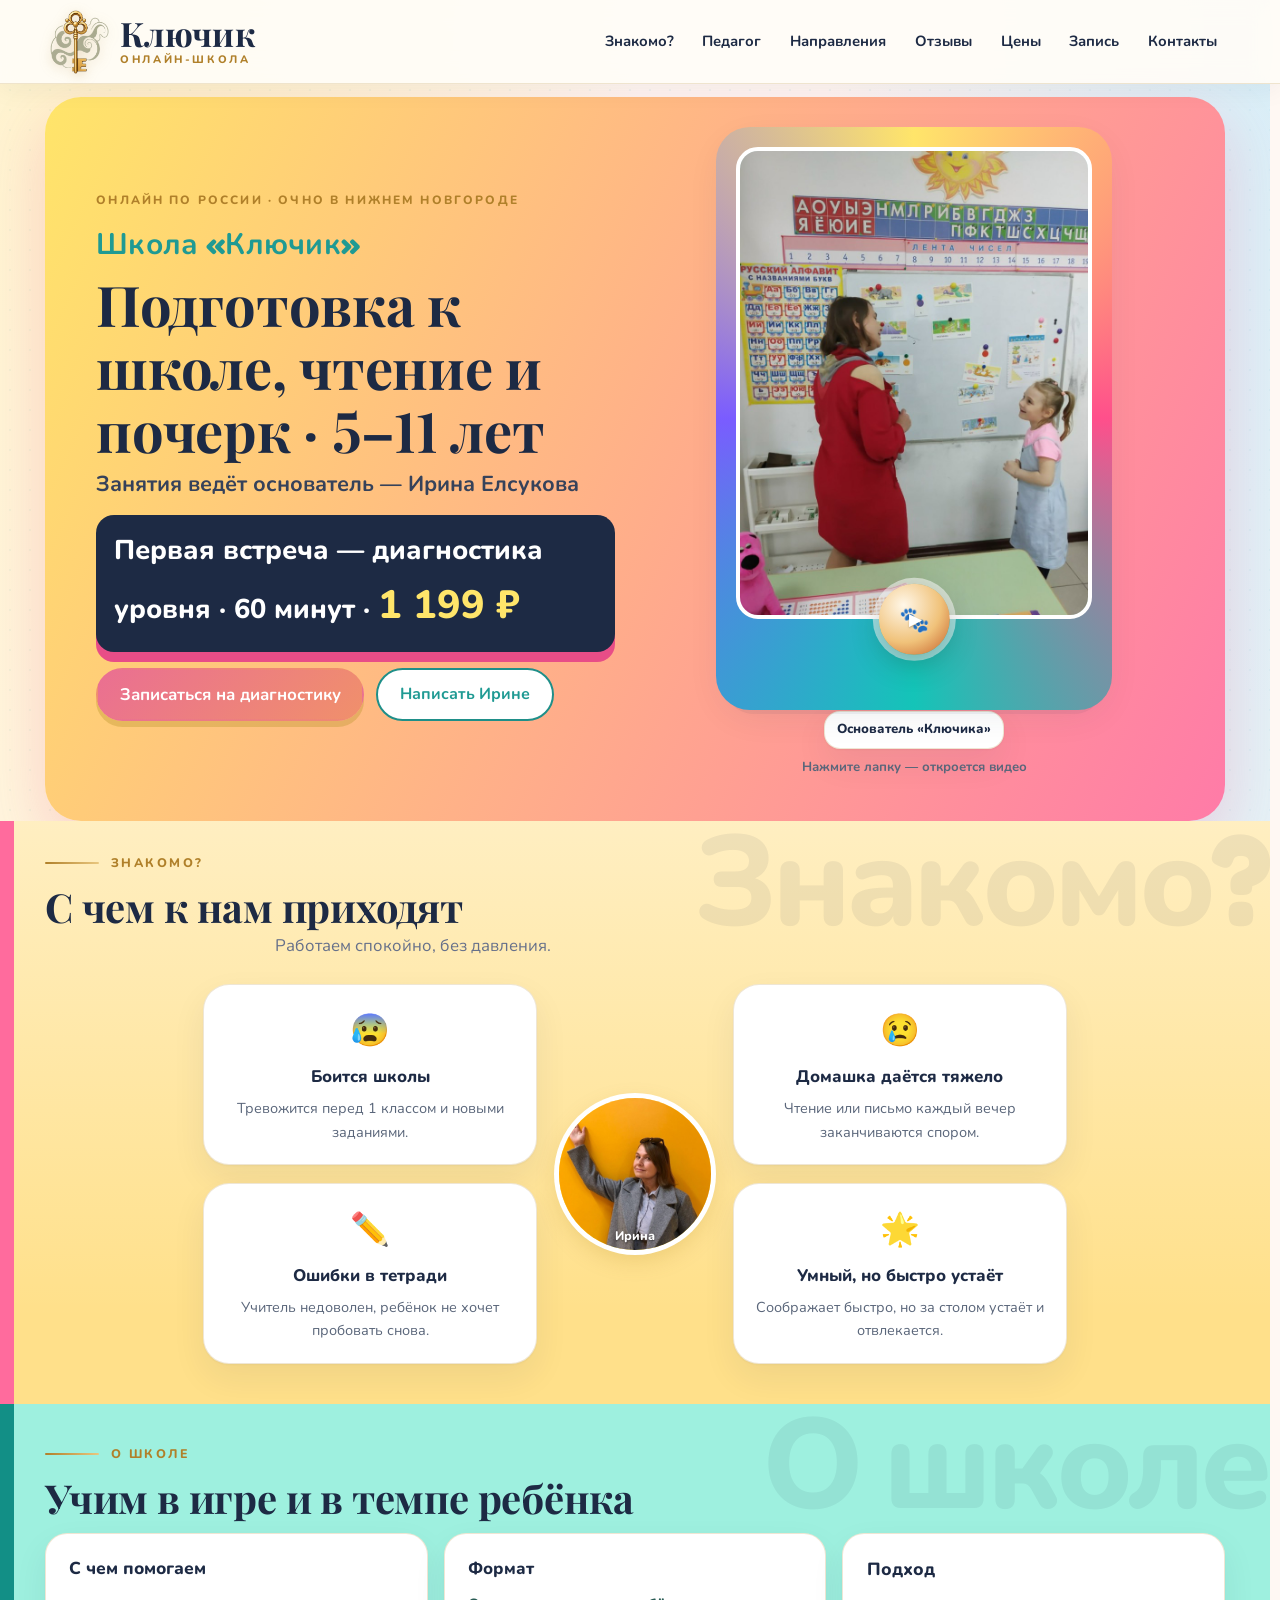
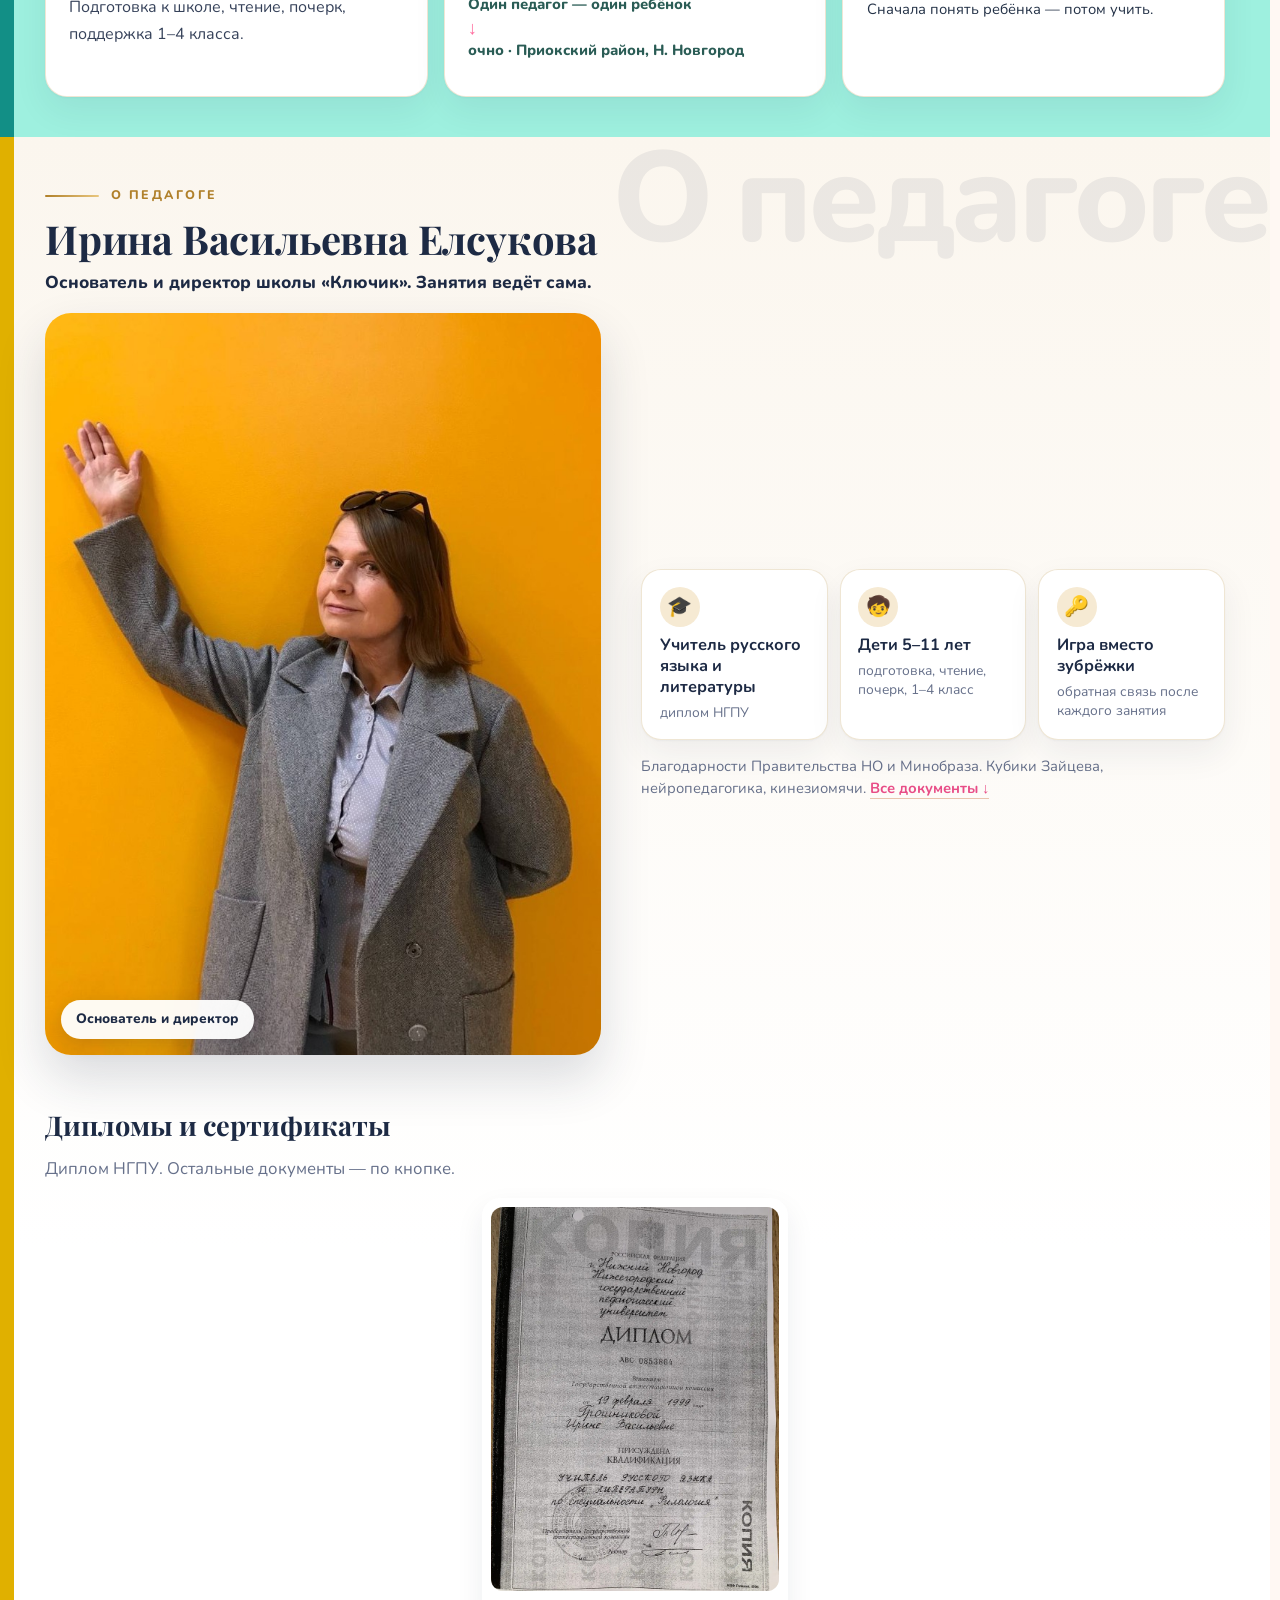
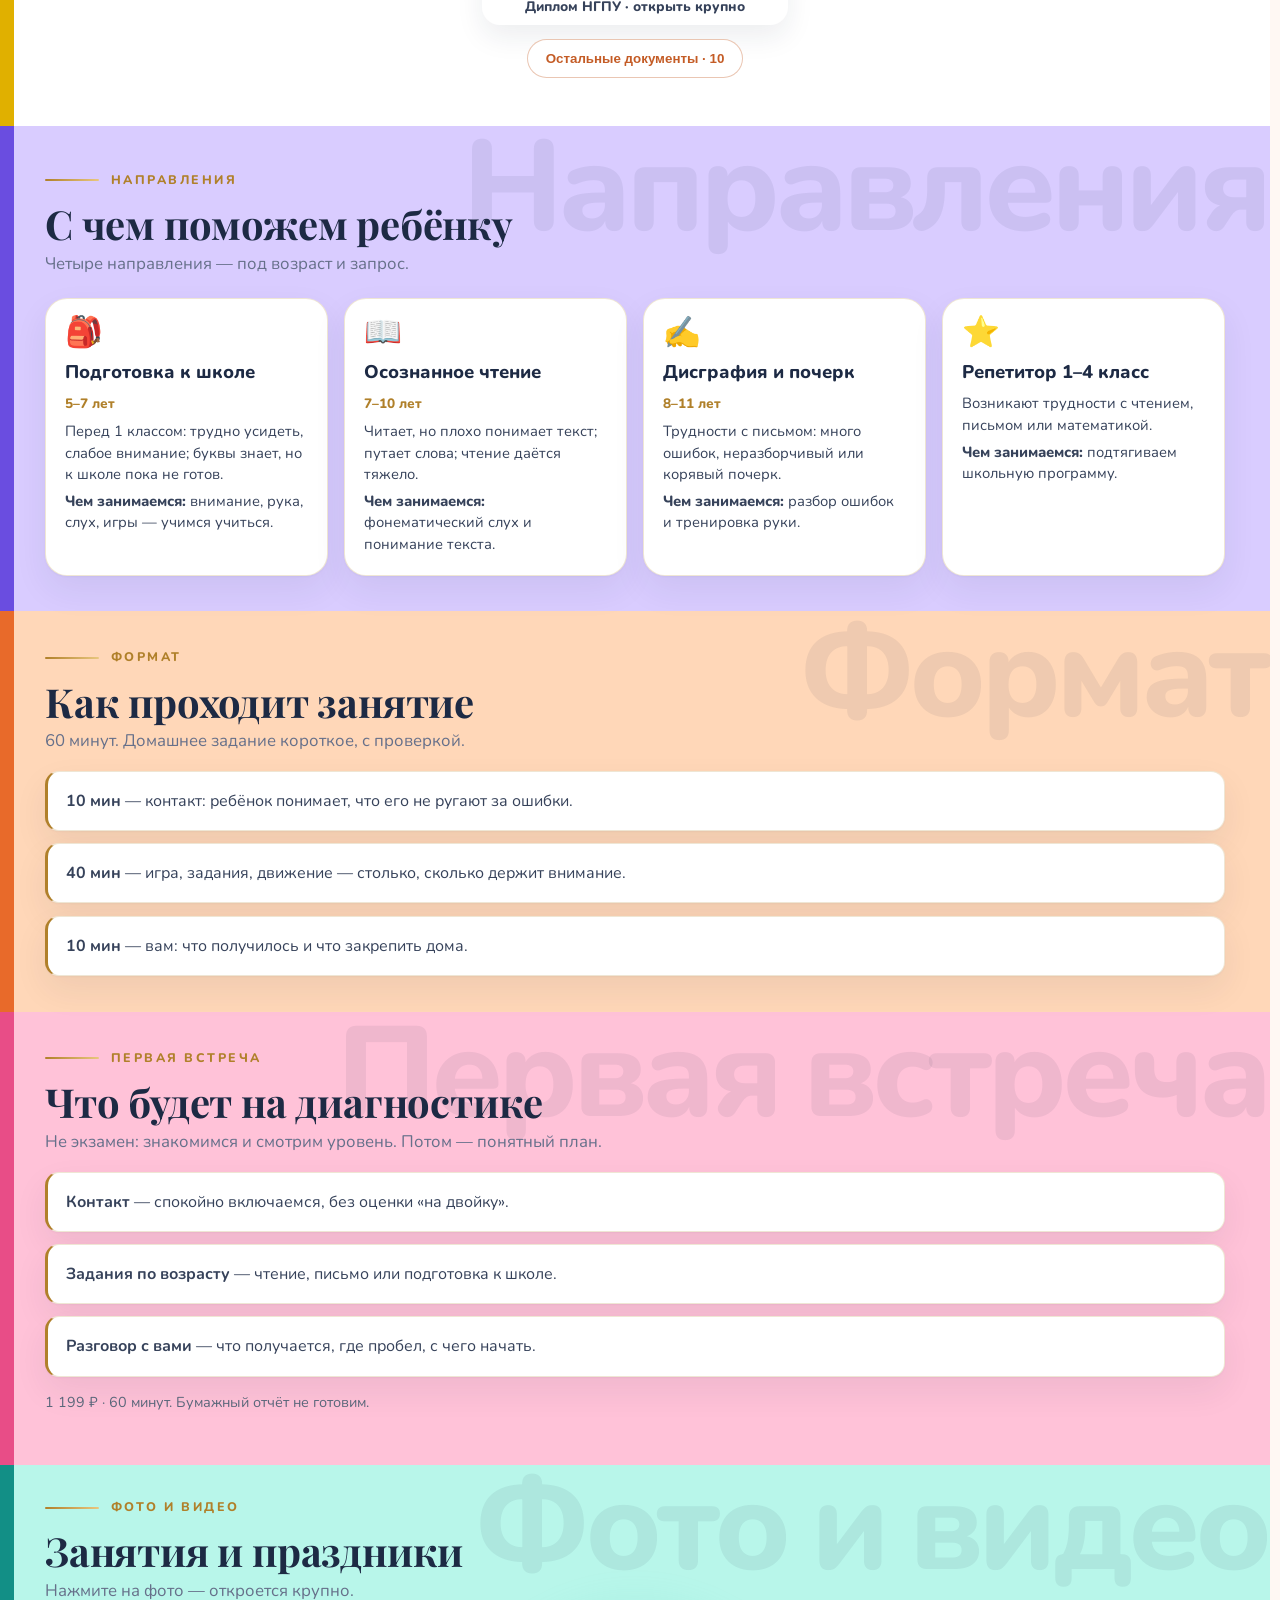
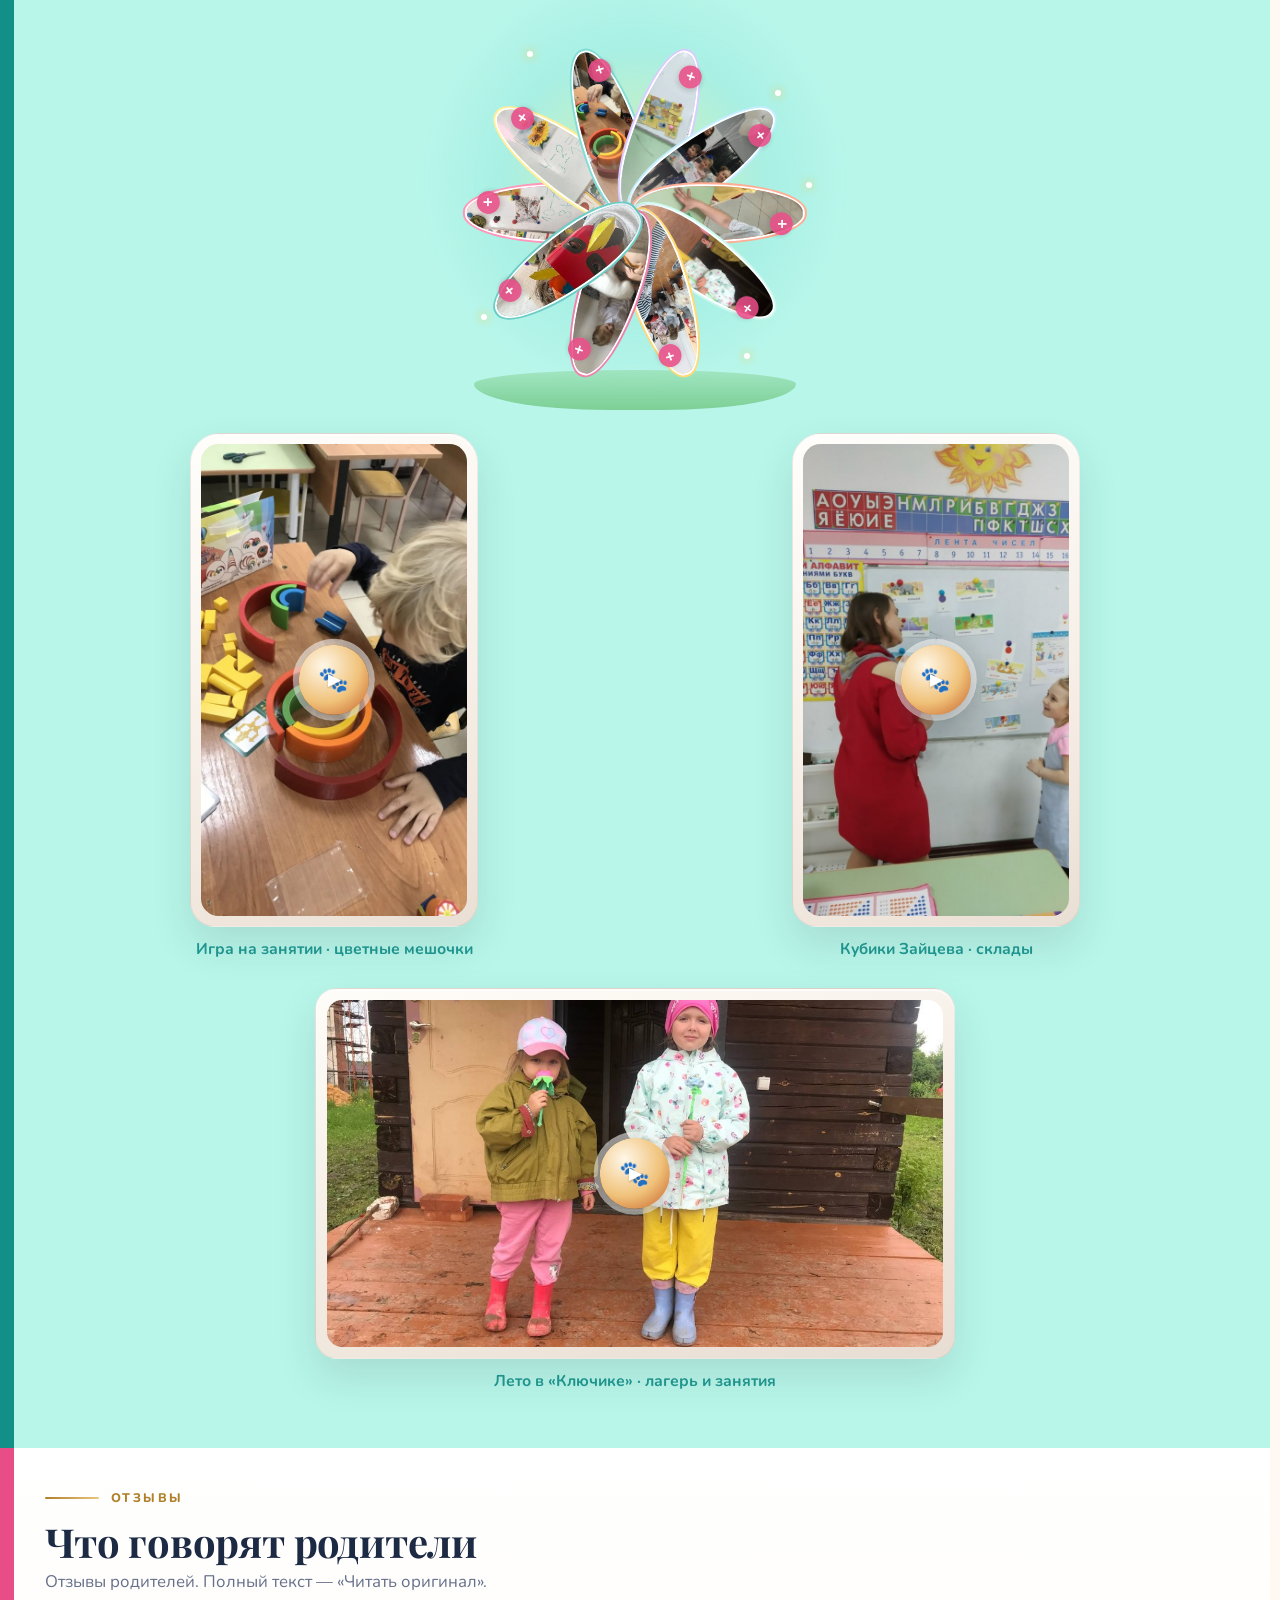
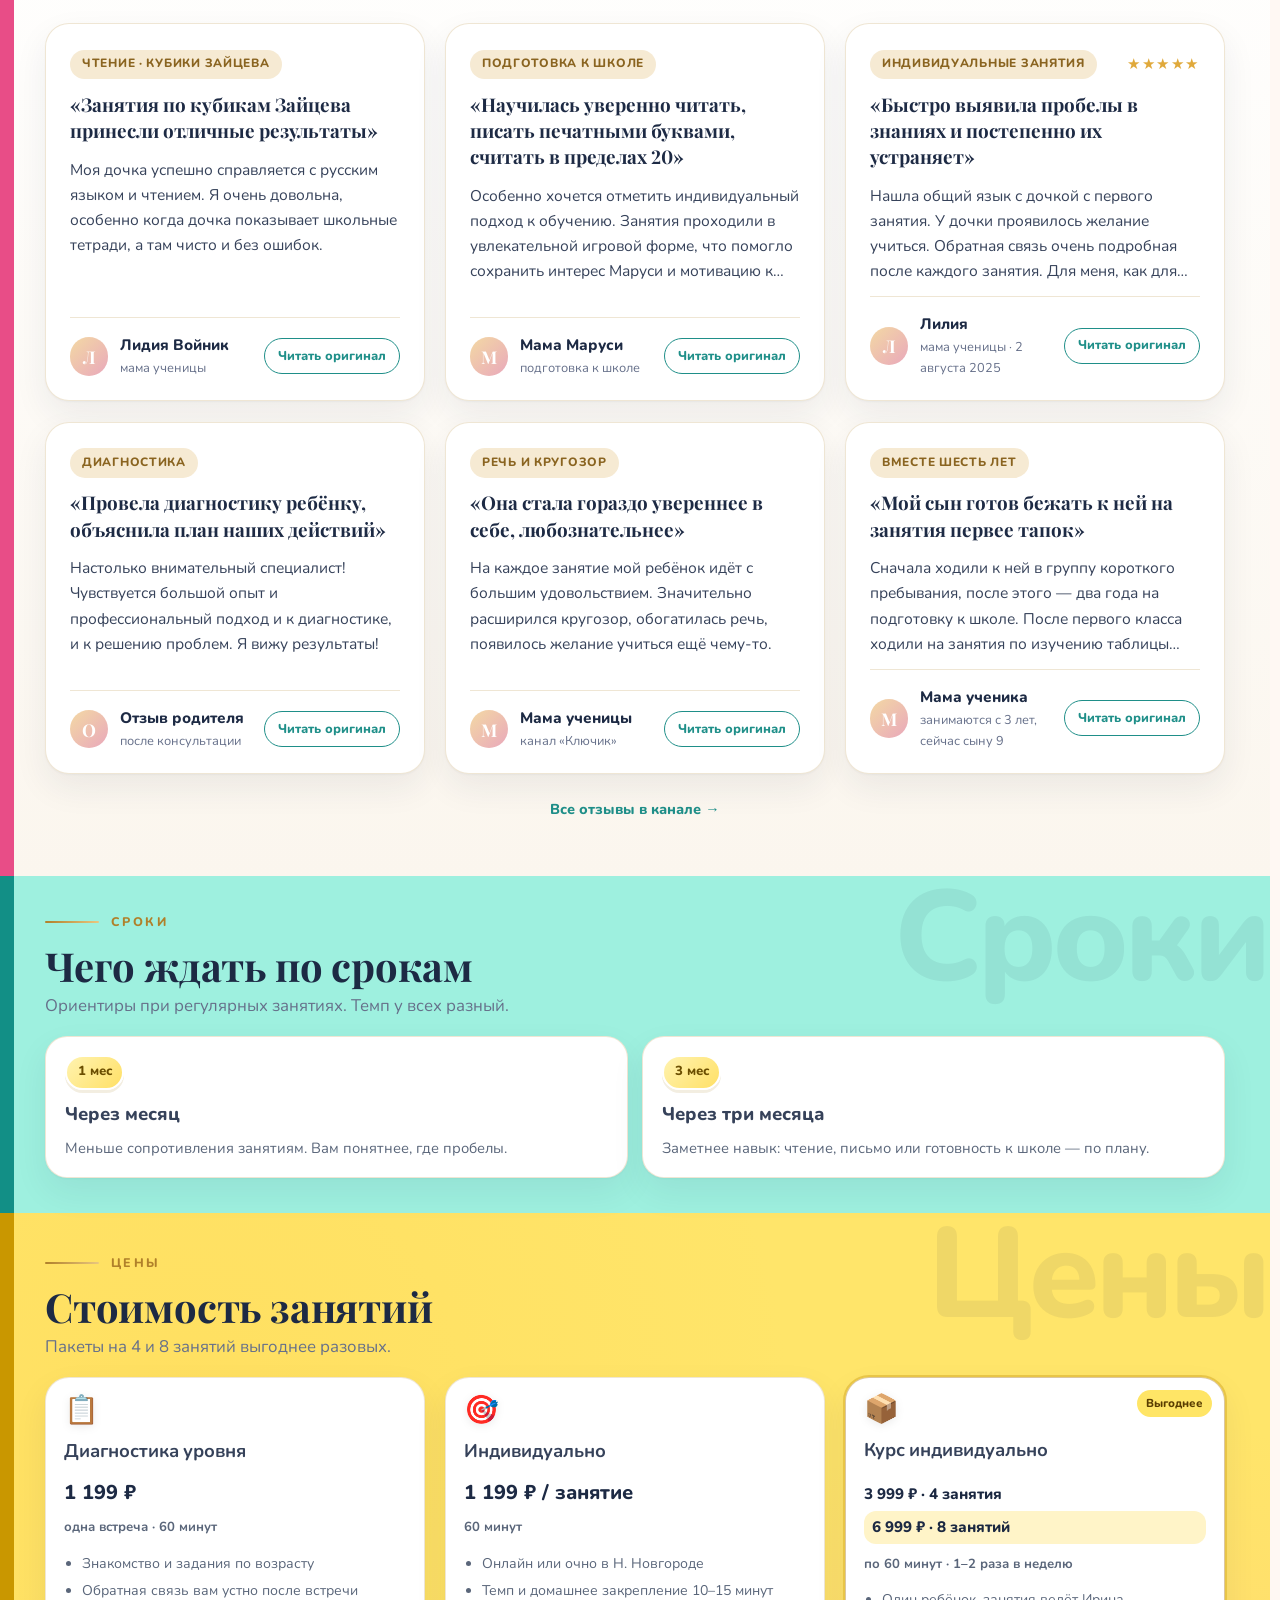
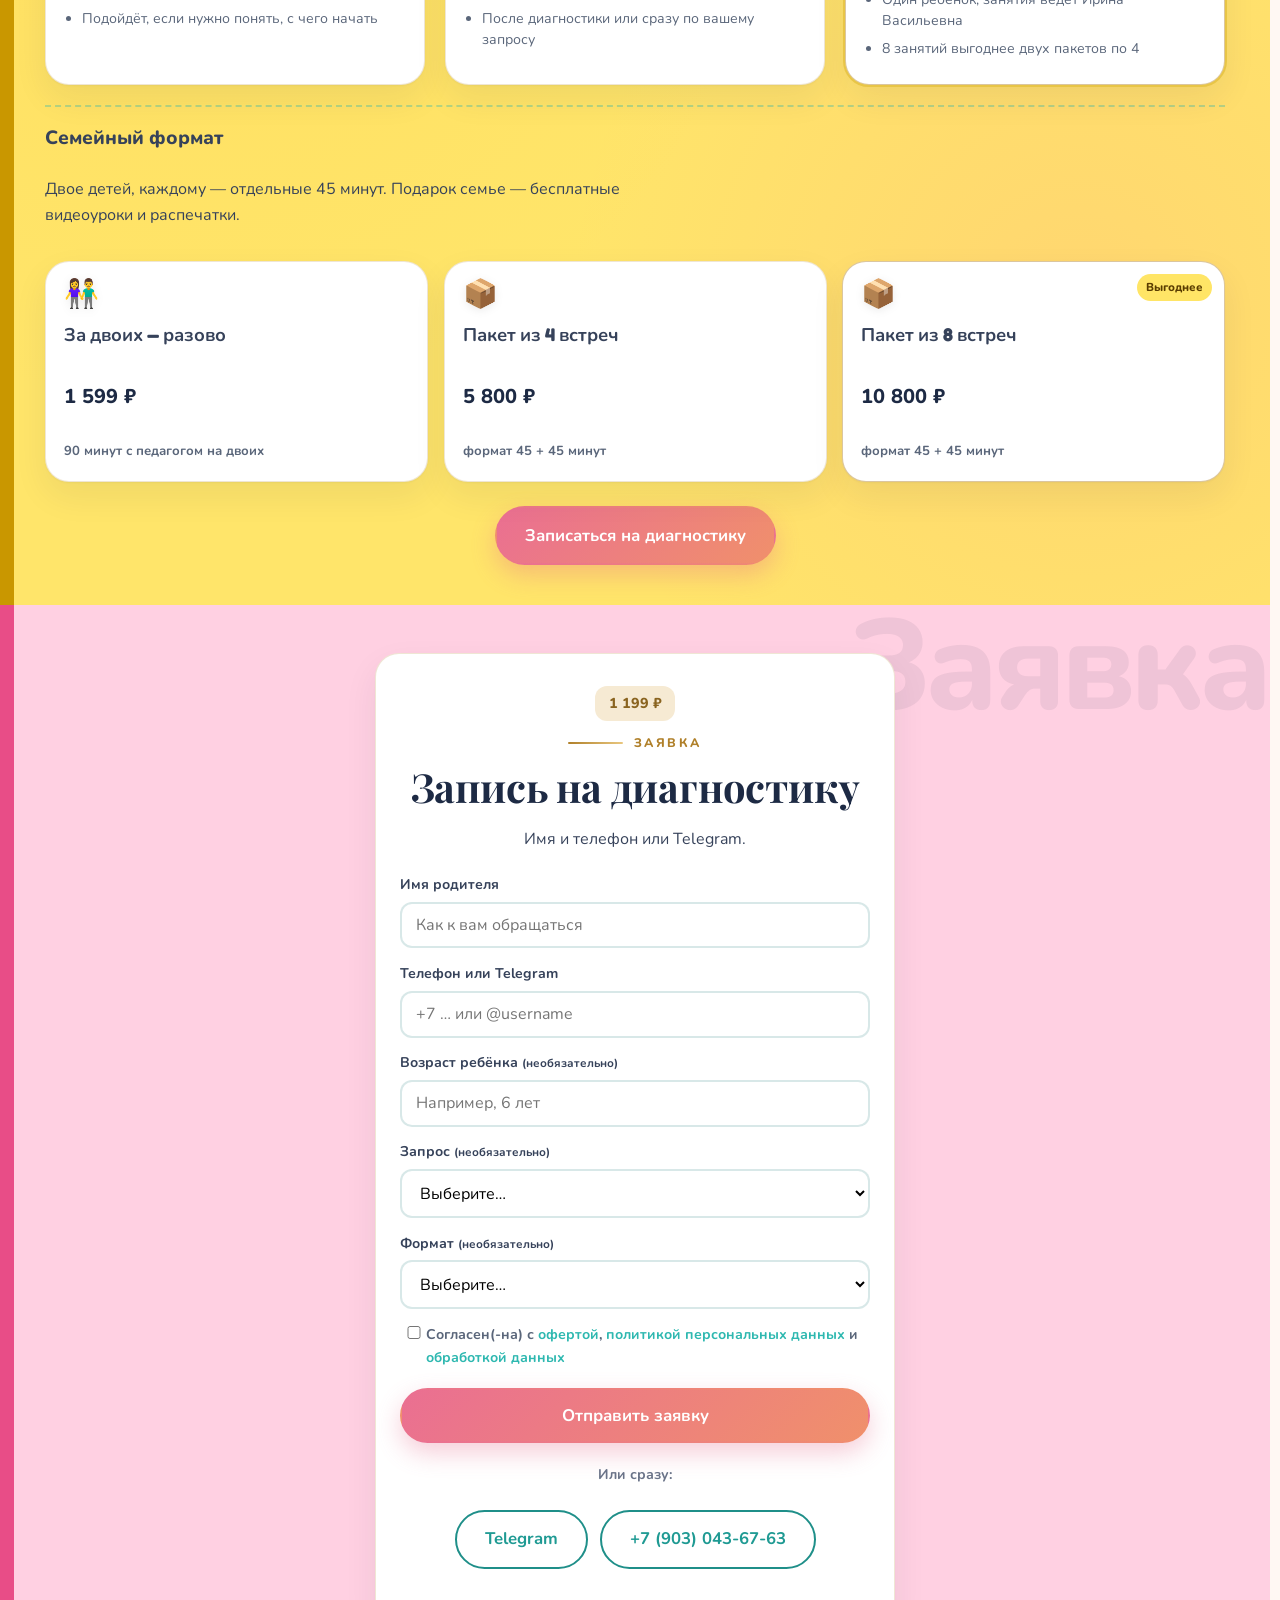
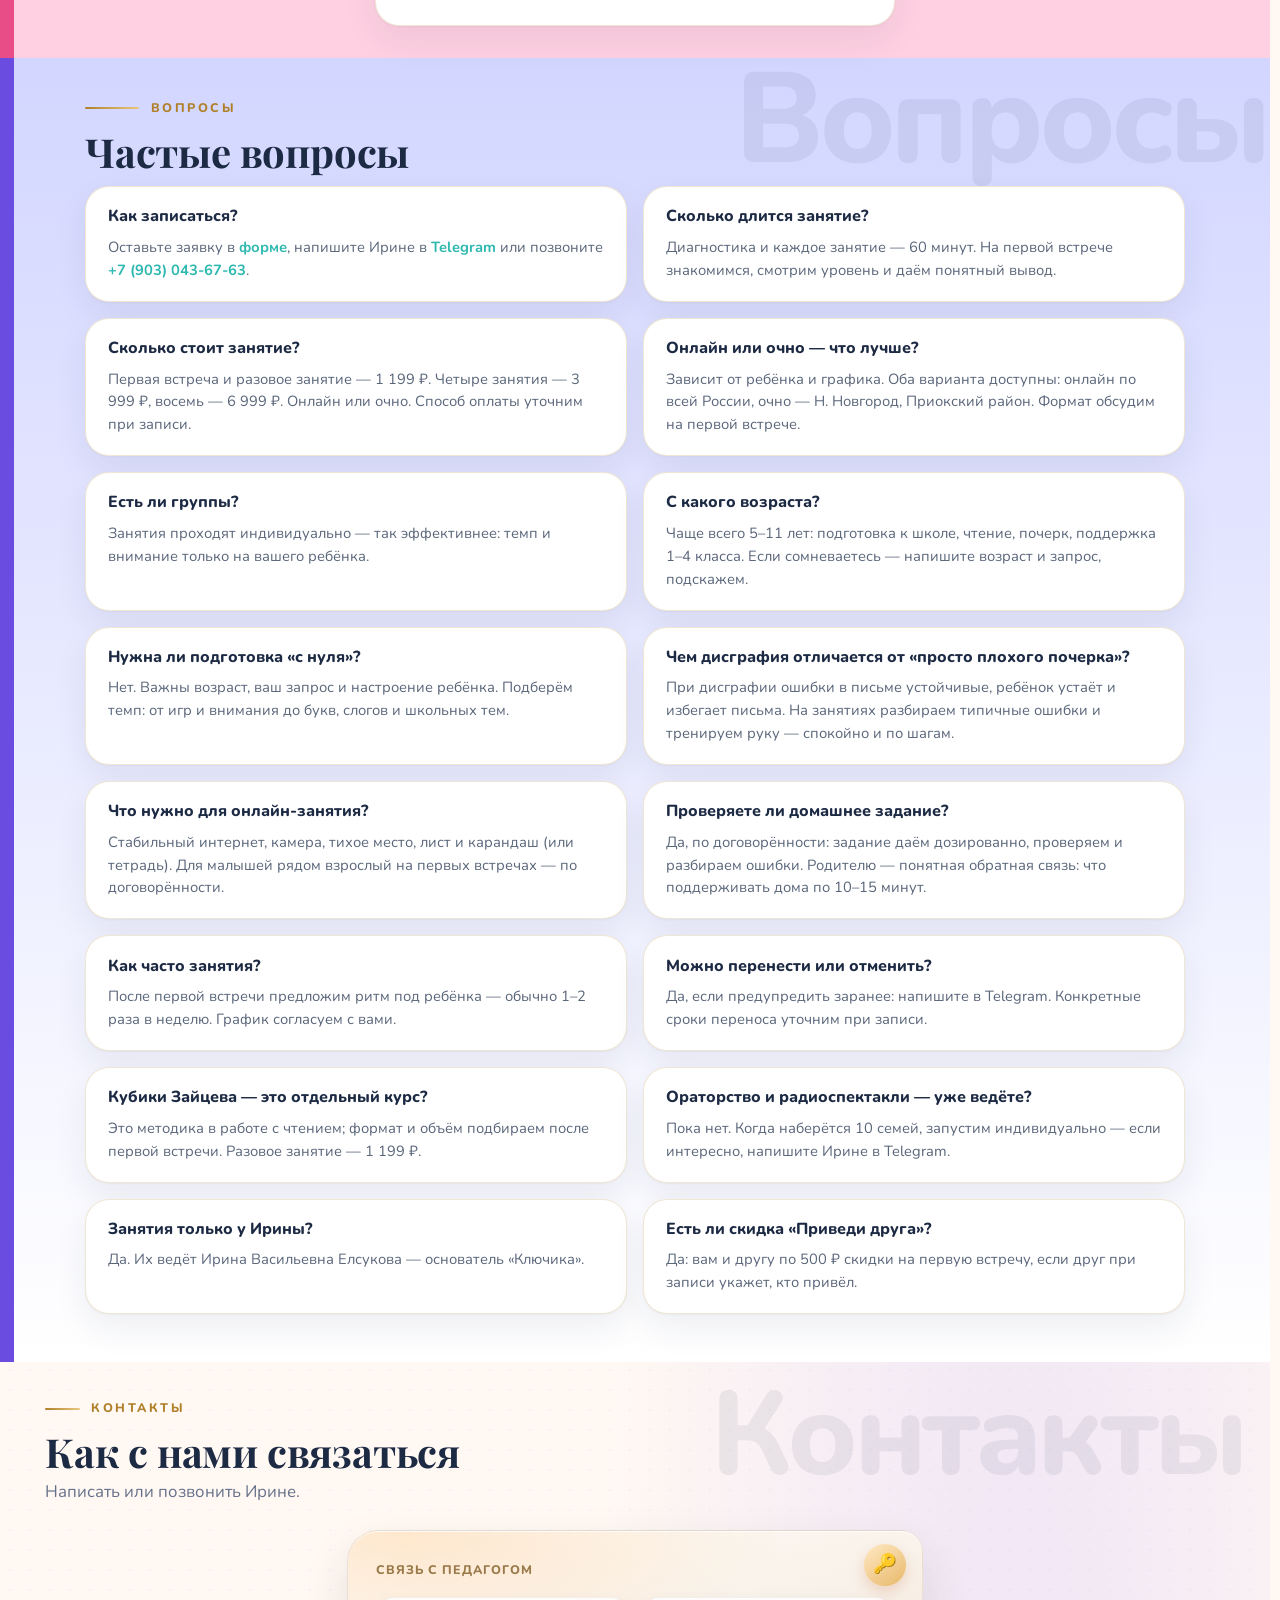
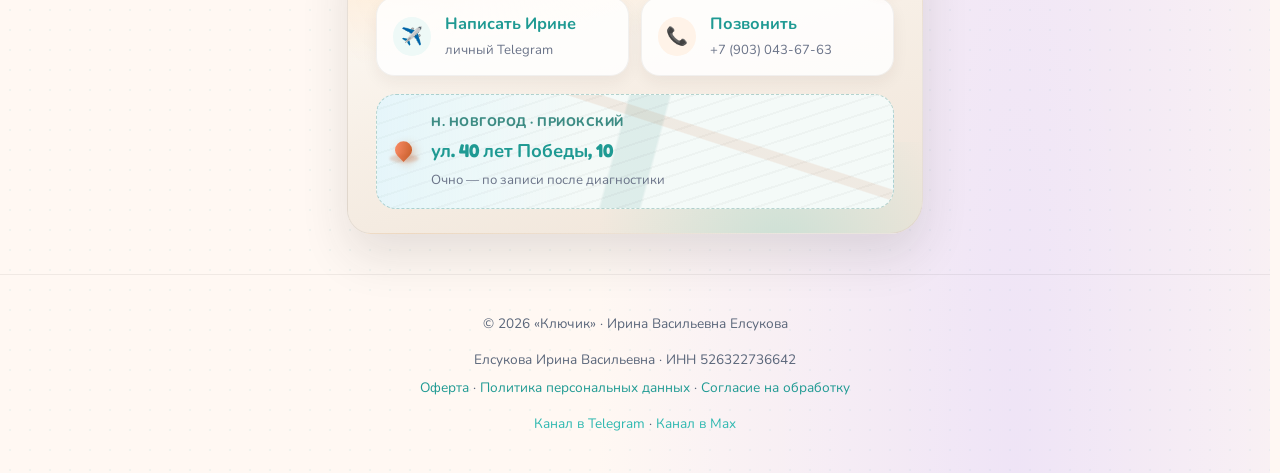
==== commit 2bc3f7cc: "Klyuchik site" ====
--- a/index.html
+++ b/index.html
@@ -33,12 +33,20 @@
   <link rel="preload" as="style" href="https://fonts.googleapis.com/css2?family=Fredoka:wght@500;600;700&family=Playfair+Display:wght@600;700&family=Nunito:wght@400;600;700;800&display=swap" />
   <link rel="stylesheet" href="https://fonts.googleapis.com/css2?family=Fredoka:wght@500;600;700&family=Playfair+Display:wght@600;700&family=Nunito:wght@400;600;700;800&display=swap" media="print" onload="this.media='all'" />
   <noscript><link rel="stylesheet" href="https://fonts.googleapis.com/css2?family=Fredoka:wght@500;600;700&family=Playfair+Display:wght@600;700&family=Nunito:wght@400;600;700;800&display=swap" /></noscript>
-  <link rel="stylesheet" href="styles.css?v=site-20261116d" />
+  <link rel="stylesheet" href="styles.css?v=site-20261123g" />
   <script type="application/ld+json" id="schema-local-business">
   {"@context":"https://schema.org","@type":"EducationalOrganization","name":"Ключик — онлайн-школа Ирины Елсуковой","description":"Подготовка к школе, чтение, почерк. Диагностика и занятия — 60 минут. 1 199 ₽, курс 4 — 3 999 ₽, 8 — 6 999 ₽. Онлайн и очно в Нижнем Новгороде.","areaServed":"Нижний Новгород","url":"https://klyuchik-school.ru/"}
  </script>
 </head>
 <body class="theme-kids layout-main">
+  <script>
+    (function () {
+      var reduce = window.matchMedia("(prefers-reduced-motion: reduce)").matches;
+      var deep = /[?&]to=/.test(location.search) || (location.hash && location.hash.length > 1);
+      if (!reduce && !deep) document.documentElement.classList.add("motion-ok");
+    })();
+  </script>
+  <div class="key-open" aria-hidden="true"><span class="key-open__glyph">🔑</span></div>
   <div class="sky-deco" aria-hidden="true">
     <span class="cloud cloud--1"></span>
     <span class="cloud cloud--2"></span>
@@ -74,7 +82,9 @@
         <a href="#contacts">Контакты</a>
       </nav>
     </div>
+    <div class="scroll-key" aria-hidden="true"><span class="scroll-key__bar"><span class="scroll-key__fill" id="scroll-key-fill"></span></span></div>
   </header>
+  <p class="chapter" id="chapter" hidden><span id="chapter-label"></span></p>
   <div class="nav-backdrop" id="nav-backdrop" hidden></div>
 
   <main id="main">
@@ -128,26 +138,26 @@
         <h2 class="title-fun">С чем к нам приходят</h2>
         <p class="section-lead pain__lead">Работаем спокойно, без давления.</p>
         <div class="pain__mosaic">
-          <article class="bubble-card pain-card pain-card--1 reveal-on-scroll">
+          <article class="bubble-card pain-card pain-card--1">
             <span class="bubble-card__icon" aria-hidden="true">😰</span>
             <h3>Боится школы</h3>
             <p>Тревожится перед 1 классом и новыми заданиями.</p>
           </article>
-         <article class="bubble-card pain-card pain-card--2 reveal-on-scroll">
+         <article class="bubble-card pain-card pain-card--2">
             <span class="bubble-card__icon" aria-hidden="true">😢</span>
             <h3>Домашка даётся тяжело</h3>
             <p>Чтение или письмо каждый вечер заканчиваются спором.</p>
           </article>
-          <div class="pain__hub reveal-on-scroll">
-            <span class="pain__hub-icon" aria-hidden="true">🔑</span>
-            <p class="pain__hub-sub">Вы не одни</p>
-          </div>
-          <article class="bubble-card pain-card pain-card--3 reveal-on-scroll">
+          <div class="pain__hub">
+            <img class="pain__hub-photo" src="assets/photos/irina-portrait-orange.jpg" alt="" width="160" height="160" decoding="async" />
+            <p class="pain__hub-sub">Ирина</p>
+          </div>
+          <article class="bubble-card pain-card pain-card--3">
            <span class="bubble-card__icon" aria-hidden="true">✏️</span>
             <h3>Ошибки в тетради</h3>
             <p>Учитель недоволен, ребёнок не хочет пробовать снова.</p>
           </article>
-          <article class="bubble-card pain-card pain-card--4 reveal-on-scroll">
+          <article class="bubble-card pain-card pain-card--4">
             <span class="bubble-card__icon" aria-hidden="true">🌟</span>
             <h3>Умный, но быстро устаёт</h3>
             <p>Соображает быстро, но за столом устаёт и отвлекается.</p>
@@ -185,52 +195,24 @@
       <div class="wrap">
         <p class="section-eyebrow">О педагоге</p>
         <h2 class="title-fun">Ирина Васильевна Елсукова</h2>
+        <p class="teacher-block__role">Основатель и директор школы «Ключик». Занятия ведёт сама.</p>
         <div class="teacher-block__grid">
           <figure class="teacher-block__photo">
-            <img src="assets/photos/irina-portrait-orange.jpg" alt="Ирина Васильевна Елсукова" width="768" height="1024" loading="lazy" decoding="async" onerror="this.onerror=null;this.src='assets/placeholder.svg';" />
-            <figcaption class="teacher-block__badge">Все занятия ведёт сама</figcaption>
+            <img src="assets/photos/irina-portrait-orange.jpg" alt="Ирина Васильевна Елсукова, основатель школы «Ключик»" width="768" height="1024" loading="lazy" decoding="async" onerror="this.onerror=null;this.src='assets/placeholder.svg';" />
+            <figcaption class="teacher-block__badge">Основатель и директор</figcaption>
           </figure>
           <div class="teacher-block__text">
-            <h3 class="teacher-block__h">Кто она</h3>
             <ul class="who-scheme" aria-label="Кто она">
               <li><span class="who-scheme__icon" aria-hidden="true">🎓</span><strong>Учитель русского языка и литературы</strong><span>диплом НГПУ</span></li>
-              <li><span class="who-scheme__icon" aria-hidden="true">🧩</span><strong>Педагог доп. образования</strong><span>многолетний стаж с детьми</span></li>
               <li><span class="who-scheme__icon" aria-hidden="true">🧒</span><strong>Дети 5–11 лет</strong><span>подготовка, чтение, почерк, 1–4 класс</span></li>
+              <li><span class="who-scheme__icon" aria-hidden="true">🔑</span><strong>Игра вместо зубрёжки</strong><span>обратная связь после каждого занятия</span></li>
             </ul>
-            <p class="teacher-block__cred-line">Благодарности Правительства НО и Минобраза · кубики Зайцева, нейропедагогика, кинезиомячи. <a href="#docs">Все документы ↓</a></p>
-          </div>
-        </div>
-
-        <h3 class="teacher-block__sub">Как работает</h3>
-        <ol class="teacher-principles">
-          <li><strong>Игра вместо зубрёжки</strong></li>
-          <li><strong>Память и моторика вместе с чтением</strong></li>
-          <li><strong>Обратная связь после каждого занятия</strong></li>
-        </ol>
-
-        <blockquote class="teacher-quote">
-          <p>«Не просто передаёт знания детям, но и сама постоянно учится».</p>
-          <footer>Мама ученика</footer>
-        </blockquote>
-
-        <h3 class="teacher-block__sub" id="methods">Методики в работе</h3>
-        <div class="methods__grid methods__grid--compact">
-          <article class="method-card">
-            <h4>Кубики Зайцева</h4>
-            <p>Чтение по складам, не по буквам.</p>
-          </article>
-          <article class="method-card">
-            <h4>Пятибратова и Булах</h4>
-            <p>Игра, слух, понимание вместо заучивания.</p>
-          </article>
-          <article class="method-card">
-            <h4>Нейропедагогика</h4>
-            <p>Темп и внимание ребёнка; мячи и мешочки.</p>
-          </article>
+            <p class="teacher-block__cred-line">Благодарности Правительства НО и Минобраза. Кубики Зайцева, нейропедагогика, кинезиомячи. <a href="#docs">Все документы ↓</a></p>
+          </div>
         </div>
 
         <h3 class="teacher-block__sub" id="docs">Дипломы и сертификаты</h3>
-        <p class="section-lead section-lead--tight">Нажмите на лепесток — документ откроется крупно.</p>
+        <p class="section-lead section-lead--tight">Диплом НГПУ. Остальные документы — по кнопке.</p>
         <div class="proof-daisies proof-daisies--inline"><div class="daisy-gallery daisy-gallery--docs" id="credentials-grid" aria-label="Дипломы и сертификаты"></div></div>
       </div>
     </section>
@@ -456,7 +438,7 @@
     </div>
   </div>
 
-  <aside class="sticky-cta sticky-cta--hidden layout-main-hidden" id="sticky-cta" aria-label="Быстрая запись" hidden>
+  <aside class="sticky-cta sticky-cta--hidden" id="sticky-cta" aria-label="Быстрая запись">
     <a class="sticky-cta__mini" id="sticky-tg" href="https://t.me/irina_elsukova_0" target="_blank" rel="noopener" aria-label="Написать Ирине в Telegram">Ирина</a>
     <a class="btn btn--primary btn--sm sticky-cta__btn" id="sticky-signup" href="#signup">Диагностика</a>
   </aside>
@@ -479,6 +461,6 @@
     </div>
   </footer>
 
-  <script src="site.js?v=site-20261118-perf" defer></script>
+  <script src="site.js?v=site-20261123g" defer></script>
 </body>
 </html>
--- a/styles.css
+++ b/styles.css
@@ -1902,9 +1902,9 @@
 .video-stage__frame video {
   display: block;
   width: 100%;
-  background: #1a1a1a;
+  background: transparent;
   border-radius: 0.95rem;
-  object-fit: contain;
+  object-fit: cover;
 }
 
 .video-stage--phone .video-stage__frame video {
@@ -1943,9 +1943,9 @@
   width: 100%;
   border-radius: 0.95rem;
   display: block;
-  background: #1a1a1a;
+  background: transparent;
   aspect-ratio: 16 / 9;
-  object-fit: contain;
+  object-fit: cover;
 }
 
 .video-card--portrait video {
@@ -4994,7 +4994,7 @@
   object-fit: cover;
   border-radius: inherit;
   z-index: 2;
-  background: #111;
+  background: transparent;
 }
 
 .hero__video[controls] {
@@ -5004,6 +5004,7 @@
 .hero__photo--under-video {
   position: relative;
   z-index: 1;
+  visibility: hidden;
 }
 
 .hero__video-hint {
@@ -6256,7 +6257,14 @@
   box-shadow: var(--shadow-soft, 0 8px 24px rgba(0,0,0,0.08));
 }
 .teacher-block__name { margin: 0; font-family: var(--font-display); font-size: 1.45rem; color: var(--key-dark); }
-.teacher-block__role { margin: 0.25rem 0 0.9rem; font-weight: 800; color: var(--accent-dark); }
+.teacher-block__role {
+  margin: -0.15rem 0 1.1rem;
+  max-width: 40rem;
+  font-size: 1.08rem;
+  font-weight: 800;
+  line-height: 1.4;
+  color: var(--v3-ink, #1d2a44);
+}
 .teacher-block__sub {
   margin: 2.25rem 0 0.75rem;
   font-family: var(--font-display);
@@ -6785,6 +6793,8 @@
 .who-scheme strong { color: var(--v3-ink); font-size: 1.02rem; line-height: 1.3; }
 .who-scheme li > span:not(.who-scheme__icon) { font-size: 0.86rem; line-height: 1.4; color: var(--v3-muted); }
 @media (min-width: 900px) {
+  #teacher .who-scheme { grid-template-columns: repeat(3, minmax(0, 1fr)); }
+  #teacher .who-scheme li::after { content: none; }
   .who-scheme li:nth-child(odd)::after {
     content: "+"; position: absolute; right: -0.68rem; top: 50%; transform: translateY(-50%);
     width: 1.3rem; height: 1.3rem; border-radius: 50%; display: grid; place-items: center;
@@ -6939,8 +6949,8 @@
   width: 100%;
   border-radius: 1.1rem;
   object-fit: cover;
-  aspect-ratio: 4 / 5;
-  background: #ddd5cb;
+  aspect-ratio: 9 / 16;
+  background: #f6eee6;
 }
 
 .video-stage--cinema .video-stage__poster {
@@ -6954,8 +6964,8 @@
   width: calc(100% - 1.3rem);
   height: calc(100% - 1.3rem);
   border-radius: 1.1rem;
-  object-fit: contain;
-  background: #111;
+  object-fit: cover;
+  background: transparent;
 }
 
 .video-stage--cinema .video-stage__frame video {
@@ -7183,3 +7193,406 @@
 
 .signup__or{margin:1rem 0 0.5rem;text-align:center;font-size:0.88rem;font-weight:700;color:#6a7388}
 .signup__phone[hidden],.signup-form__note[hidden]{display:none!important}
+
+/* 22.11 · открытие, сбор карточек, диплом, билет, кнопка записи */
+.key-open {
+  position: fixed;
+  inset: 0;
+  z-index: 80;
+  display: grid;
+  place-items: center;
+  pointer-events: none;
+  background: transparent;
+}
+.key-open__glyph {
+  font-size: 3.4rem;
+  line-height: 1;
+  animation: key-turn 0.85s cubic-bezier(0.2, 0.8, 0.2, 1) forwards;
+}
+@keyframes key-turn {
+  0% { transform: rotate(-40deg) scale(0.6); opacity: 0; }
+  35% { transform: rotate(12deg) scale(1.05); opacity: 1; }
+  100% { transform: rotate(0deg) scale(0.92); opacity: 0; }
+}
+@keyframes key-veil {
+  to { opacity: 0; visibility: hidden; }
+}
+
+.header .scroll-key {
+  position: absolute;
+  left: 0;
+  right: 0;
+  bottom: 0;
+  top: auto;
+  z-index: 6;
+  height: 6px;
+  margin: 0;
+  padding: 0;
+  display: block;
+  background: transparent;
+  border: 0;
+  box-shadow: none;
+}
+.header .scroll-key__bar {
+  height: 6px;
+  background: rgba(232, 197, 71, 0.35);
+  border-radius: 0;
+}
+.header .scroll-key__fill {
+  background: linear-gradient(90deg, #e8c547, #e84d87);
+}
+
+.header--scrolled .logo--lockup .logo__emblem {
+  height: 2.7rem;
+  transition: height 0.25s ease;
+}
+
+html.motion-ok #for-parents:not(.is-gathered) .pain-card,
+html.motion-ok #for-parents:not(.is-gathered) .pain__hub {
+  opacity: 1;
+}
+#for-parents.is-gathered .pain-card--1 { animation: gather-a 0.5s cubic-bezier(0.2, 0.8, 0.2, 1) both; }
+#for-parents.is-gathered .pain-card--2 { animation: gather-b 0.5s cubic-bezier(0.2, 0.8, 0.2, 1) 0.05s both; }
+#for-parents.is-gathered .pain-card--3 { animation: gather-c 0.5s cubic-bezier(0.2, 0.8, 0.2, 1) 0.1s both; }
+#for-parents.is-gathered .pain-card--4 { animation: gather-d 0.5s cubic-bezier(0.2, 0.8, 0.2, 1) 0.15s both; }
+#for-parents.is-gathered .pain__hub { animation: hub-pop 0.45s cubic-bezier(0.2, 0.8, 0.2, 1) 0.06s both; }
+@keyframes gather-a { from { transform: translate(-56px, -32px); } to { transform: none; } }
+@keyframes gather-b { from { transform: translate(56px, -32px); } to { transform: none; } }
+@keyframes gather-c { from { transform: translate(-56px, 32px); } to { transform: none; } }
+@keyframes gather-d { from { transform: translate(56px, 32px); } to { transform: none; } }
+@keyframes hub-pop { from { transform: scale(0.72); } to { transform: none; } }
+
+.pain__hub { position: relative; overflow: hidden; padding: 0; }
+.pain__hub-photo {
+  position: absolute;
+  inset: 0;
+  width: 100%;
+  height: 100%;
+  object-fit: cover;
+  object-position: center 18%;
+}
+.pain__hub-sub {
+  position: absolute;
+  left: 0;
+  right: 0;
+  bottom: 0.45rem;
+  z-index: 1;
+  margin: 0;
+  color: #fff;
+  text-shadow: 0 1px 2px rgba(0, 0, 0, 0.45);
+}
+
+.doc-shelf {
+  display: grid;
+  justify-items: center;
+  gap: 0.85rem;
+  width: min(40rem, 100%);
+  margin-inline: auto;
+}
+.doc-shelf__doc {
+  display: grid;
+  justify-items: center;
+  gap: 0.45rem;
+  width: 100%;
+  border: 0;
+  padding: 0.55rem;
+  border-radius: 18px;
+  background: #fff;
+  box-shadow: 0 12px 28px rgba(29, 42, 68, 0.08);
+  cursor: pointer;
+  color: inherit;
+  font: inherit;
+  text-decoration: none;
+}
+.doc-shelf__doc img {
+  display: block;
+  width: 100%;
+  height: 9.5rem;
+  object-fit: cover;
+  border-radius: 12px;
+  background: #f4efe8;
+}
+.doc-shelf__doc span {
+  font-size: 0.86rem;
+  font-weight: 800;
+  line-height: 1.3;
+}
+.doc-shelf__doc--lead { width: auto; }
+.doc-shelf__doc--lead img {
+  width: min(18rem, 78vw);
+  height: auto;
+  max-height: 24rem;
+  object-fit: contain;
+}
+.doc-shelf__rest {
+  display: grid;
+  grid-template-columns: repeat(auto-fill, minmax(9.5rem, 1fr));
+  gap: 0.7rem;
+  width: 100%;
+}
+.doc-shelf__rest[hidden] {
+  display: none !important;
+}
+.doc-shelf__more {
+  border: 1px solid rgba(196, 92, 38, 0.35);
+  background: #fff;
+  color: #c45c26;
+  font-weight: 800;
+  border-radius: 999px;
+  padding: 0.7rem 1.1rem;
+  cursor: pointer;
+}
+
+@media (min-width: 900px) {
+  .price-card--star {
+    transform: translateY(-8px);
+    outline: 2px solid #e8c547;
+    outline-offset: 0;
+    box-shadow: 0 18px 36px rgba(184, 146, 42, 0.16);
+  }
+}
+.price-card__pack--best {
+  background: #fff4c8;
+  border-radius: 12px;
+  padding: 0.35rem 0.55rem;
+}
+
+@media (max-width: 899px) {
+  .layout-main .sticky-cta {
+    display: flex !important;
+  }
+  .layout-main .sticky-cta.sticky-cta--hidden {
+    display: flex !important;
+  }
+  body.layout-main:has(.sticky-cta:not(.sticky-cta--hidden)) {
+    padding-bottom: 4.75rem;
+  }
+}
+
+body.hero--unlocked .hero__frame::after {
+  content: "";
+  position: absolute;
+  inset: -4px;
+  border-radius: inherit;
+  border: 2px solid #e8c547;
+  pointer-events: none;
+  animation: ring-turn 0.9s ease forwards;
+}
+@keyframes ring-turn {
+  from { opacity: 0; transform: rotate(-24deg) scale(0.94); }
+  35% { opacity: 1; }
+  to { opacity: 0; transform: rotate(10deg) scale(1.04); }
+}
+
+@media (prefers-reduced-motion: reduce) {
+  .key-open { display: none !important; }
+  html.motion-ok #for-parents:not(.is-gathered) .pain-card,
+  html.motion-ok #for-parents:not(.is-gathered) .pain__hub { opacity: 1; }
+  #for-parents.is-gathered .pain-card,
+  #for-parents.is-gathered .pain__hub,
+  body.hero--unlocked .hero__frame::after,
+  main > section.is-scene .bubble-card,
+  main > section.is-scene .dir-card,
+  main > section.is-scene .price-card,
+  main > section.is-scene .rv-card,
+  main > section.is-scene h2,
+  .hero__offer,
+  .price-card--star::after { animation: none; }
+}
+
+/* Разделы при прокрутке: свой цвет, заголовок и карточки въезжают */
+html.motion-ok .hero__offer {
+  display: inline-block;
+  animation: price-pop 0.85s cubic-bezier(0.2, 0.8, 0.2, 1) 0.15s both;
+}
+@keyframes price-pop {
+  0% { transform: scale(0.86); }
+  55% { transform: scale(1.08); }
+  100% { transform: scale(1); }
+}
+main > section {
+  transition: background-color 0.6s ease, box-shadow 0.6s ease;
+}
+main > section { position: relative; overflow-x: clip; }
+main > section[data-mark]::before {
+  content: attr(data-mark);
+  position: absolute;
+  right: 0.2rem;
+  top: 0.2rem;
+  z-index: 0;
+  font-family: var(--font-display, var(--font));
+  font-size: clamp(3.2rem, 12vw, 8rem);
+  font-weight: 800;
+  line-height: 0.85;
+  letter-spacing: -0.04em;
+  color: rgba(29, 42, 68, 0.07);
+  pointer-events: none;
+  transform: translateY(12px) scale(0.92);
+}
+html.motion-ok main > section.is-scene[data-mark]::before {
+  transform: none;
+  transition: transform 0.6s cubic-bezier(0.2, 0.8, 0.2, 1);
+}
+main > section > * { position: relative; z-index: 1; }
+#for-parents.is-scene { background-color: #ffe08a; box-shadow: inset 14px 0 0 #ff6b9d; }
+#school.is-scene { background-color: #9ef0df; box-shadow: inset 14px 0 0 #128f86; }
+#teacher.is-scene { background-color: #fff4c2; box-shadow: inset 14px 0 0 #e0b000; }
+#directions.is-scene { background-color: #d9ccff; box-shadow: inset 14px 0 0 #6a4de0; }
+#lesson.is-scene { background-color: #ffd7b8; box-shadow: inset 14px 0 0 #e86a2a; }
+#diagnostic.is-scene { background-color: #ffc2d8; box-shadow: inset 14px 0 0 #e84d87; }
+#photos.is-scene { background-color: #b8f6ea; box-shadow: inset 14px 0 0 #128f86; }
+#reviews.is-scene { background-color: #ffe0ec; box-shadow: inset 14px 0 0 #e84d87; }
+#results.is-scene { background-color: #9ef0df; box-shadow: inset 14px 0 0 #128f86; }
+#pricing.is-scene { background-color: #ffe56a; box-shadow: inset 14px 0 0 #c99700; }
+#signup.is-scene { background-color: #ffd0e2; box-shadow: inset 14px 0 0 #e84d87; }
+#faq.is-scene { background-color: #ddd2ff; box-shadow: inset 14px 0 0 #6a4de0; }
+#contacts.is-scene { background-color: #b8f6ea; box-shadow: inset 14px 0 0 #128f86; }
+.chapter {
+  position: fixed;
+  top: calc(var(--header-h, 76px) + 10px);
+  left: 50%;
+  z-index: 30;
+  transform: translateX(-50%);
+  margin: 0;
+  padding: 0.4rem 0.95rem;
+  border-radius: 999px;
+  border: 2px solid currentColor;
+  font-weight: 800;
+  font-size: 0.92rem;
+  letter-spacing: 0.04em;
+  box-shadow: 0 10px 28px rgba(29, 42, 68, 0.16);
+  pointer-events: none;
+  color: #1d2a44;
+  background: #fff;
+}
+.chapter[hidden] { display: none !important; }
+.chapter[data-tone="for-parents"] { background: #ffe08a; color: #9a2754; }
+.chapter[data-tone="school"] { background: #9ef0df; color: #0d6b64; }
+.chapter[data-tone="teacher"] { background: #fff4c2; color: #8a6a00; }
+.chapter[data-tone="directions"] { background: #d9ccff; color: #4a32b0; }
+.chapter[data-tone="lesson"] { background: #ffd7b8; color: #b84e12; }
+.chapter[data-tone="diagnostic"] { background: #ffc2d8; color: #b4235c; }
+.chapter[data-tone="photos"] { background: #b8f6ea; color: #0d6b64; }
+.chapter[data-tone="reviews"] { background: #ffe0ec; color: #b4235c; }
+.chapter[data-tone="results"] { background: #9ef0df; color: #0d6b64; }
+.chapter[data-tone="pricing"] { background: #ffe56a; color: #7a5b00; }
+.chapter[data-tone="signup"] { background: #ffd0e2; color: #b4235c; }
+.chapter[data-tone="faq"] { background: #ddd2ff; color: #4a32b0; }
+.chapter[data-tone="contacts"] { background: #b8f6ea; color: #0d6b64; }
+.chapter__label--pop { animation: chapter-pop 0.35s ease; }
+@keyframes chapter-pop {
+  from { transform: scale(0.82); }
+  to { transform: scale(1); }
+}
+html.motion-ok main > section.is-scene h2 {
+  animation: rise-title 0.55s cubic-bezier(0.2, 0.8, 0.2, 1) both;
+}
+@keyframes rise-title {
+  from { opacity: 0; transform: translateY(22px); }
+  to { opacity: 1; transform: none; }
+}
+html.motion-ok main > section.is-scene .section-eyebrow::before {
+  width: 3.4rem;
+  transition: width 0.45s ease;
+}
+html.motion-ok main > section.is-scene .bubble-card,
+html.motion-ok main > section.is-scene .dir-card,
+html.motion-ok main > section.is-scene .price-card:not(.price-card--star),
+html.motion-ok main > section.is-scene .rv-card {
+  animation: card-in 0.6s cubic-bezier(0.2, 0.8, 0.2, 1) both;
+}
+html.motion-ok #for-parents.is-scene .pain-card { animation: none; }
+@keyframes card-in {
+  from { opacity: 0; transform: translateY(64px) scale(0.94); }
+  to { opacity: 1; transform: none; }
+}
+html.motion-ok main > section.is-scene .bubble-card:nth-child(2),
+html.motion-ok main > section.is-scene .dir-card:nth-child(2),
+html.motion-ok main > section.is-scene .price-card:nth-child(2),
+html.motion-ok main > section.is-scene .rv-card:nth-child(2) { animation-delay: 0.08s; }
+html.motion-ok main > section.is-scene .bubble-card:nth-child(3),
+html.motion-ok main > section.is-scene .dir-card:nth-child(3),
+html.motion-ok main > section.is-scene .price-card:nth-child(3),
+html.motion-ok main > section.is-scene .rv-card:nth-child(3) { animation-delay: 0.16s; }
+html.motion-ok main > section.is-scene .price-card:nth-child(4),
+html.motion-ok main > section.is-scene .rv-card:nth-child(4) { animation-delay: 0.24s; }
+.price-card--star { position: relative; overflow: hidden; }
+.price-card--star::after {
+  content: "";
+  position: absolute;
+  inset: 0;
+  background: linear-gradient(110deg, transparent 35%, rgba(255, 255, 255, 0.75) 50%, transparent 65%);
+  transform: translateX(-120%);
+  pointer-events: none;
+}
+html.motion-ok #pricing.is-scene .price-card--star::after {
+  animation: ticket-shine 1.1s ease 0.4s 1 both;
+}
+@keyframes ticket-shine {
+  to { transform: translateX(120%); }
+}
+
+/* Первый экран: видно сразу, без прокрутки */
+.layout-main .hero {
+  position: relative;
+  margin: 0.75rem auto 0;
+  width: min(1180px, calc(100% - 1.2rem));
+  padding: 2.4rem 1.2rem 2.6rem !important;
+  border-radius: 36px;
+  background: linear-gradient(115deg, #ffe56a 0%, #ff7aa8 42%, #5fe0cf 78%, #ffe56a 100%);
+  background-size: 240% 240%;
+  animation: hero-wash 7s ease infinite;
+  box-shadow: 0 24px 60px rgba(232, 77, 135, 0.22);
+}
+@keyframes hero-wash {
+  0% { background-position: 0% 40%; }
+  50% { background-position: 100% 60%; }
+  100% { background-position: 0% 40%; }
+}
+.layout-main .hero h1 {
+  font-size: clamp(2.15rem, 4.6vw, 3.5rem) !important;
+  color: #1d2a44 !important;
+}
+.layout-main .hero__offer {
+  display: inline-block;
+  background: #1d2a44 !important;
+  color: #fff !important;
+  border: 0 !important;
+  font-size: clamp(1.25rem, 2.6vw, 1.7rem) !important;
+  padding: 0.85rem 1.15rem !important;
+  border-radius: 18px !important;
+  box-shadow: 0 10px 0 #e84d87 !important;
+}
+.layout-main .hero__offer .price-lock {
+  color: #ffe56a !important;
+  font-size: 1.45em;
+}
+.layout-main .hero__frame {
+  background: transparent !important;
+  padding: 12px !important;
+  border-radius: 30px;
+  transform: none;
+  animation: none;
+}
+.layout-main .hero__frame::before {
+  content: "";
+  position: absolute;
+  inset: -8px;
+  z-index: 0;
+  border-radius: 34px;
+  background: conic-gradient(#ffe56a, #ff4f8b, #14c4b8, #7a5cff, #ffe56a);
+  animation: spin-ring 5s linear infinite;
+}
+.layout-main .hero__frame img,
+.layout-main .hero__frame video,
+.layout-main .hero__frame .media-play {
+  position: relative;
+  z-index: 1;
+}
+@keyframes spin-ring {
+  to { transform: rotate(1turn); }
+}
+@media (prefers-reduced-motion: reduce) {
+  .layout-main .hero,
+  .layout-main .hero__frame::before { animation: none; }
+}
